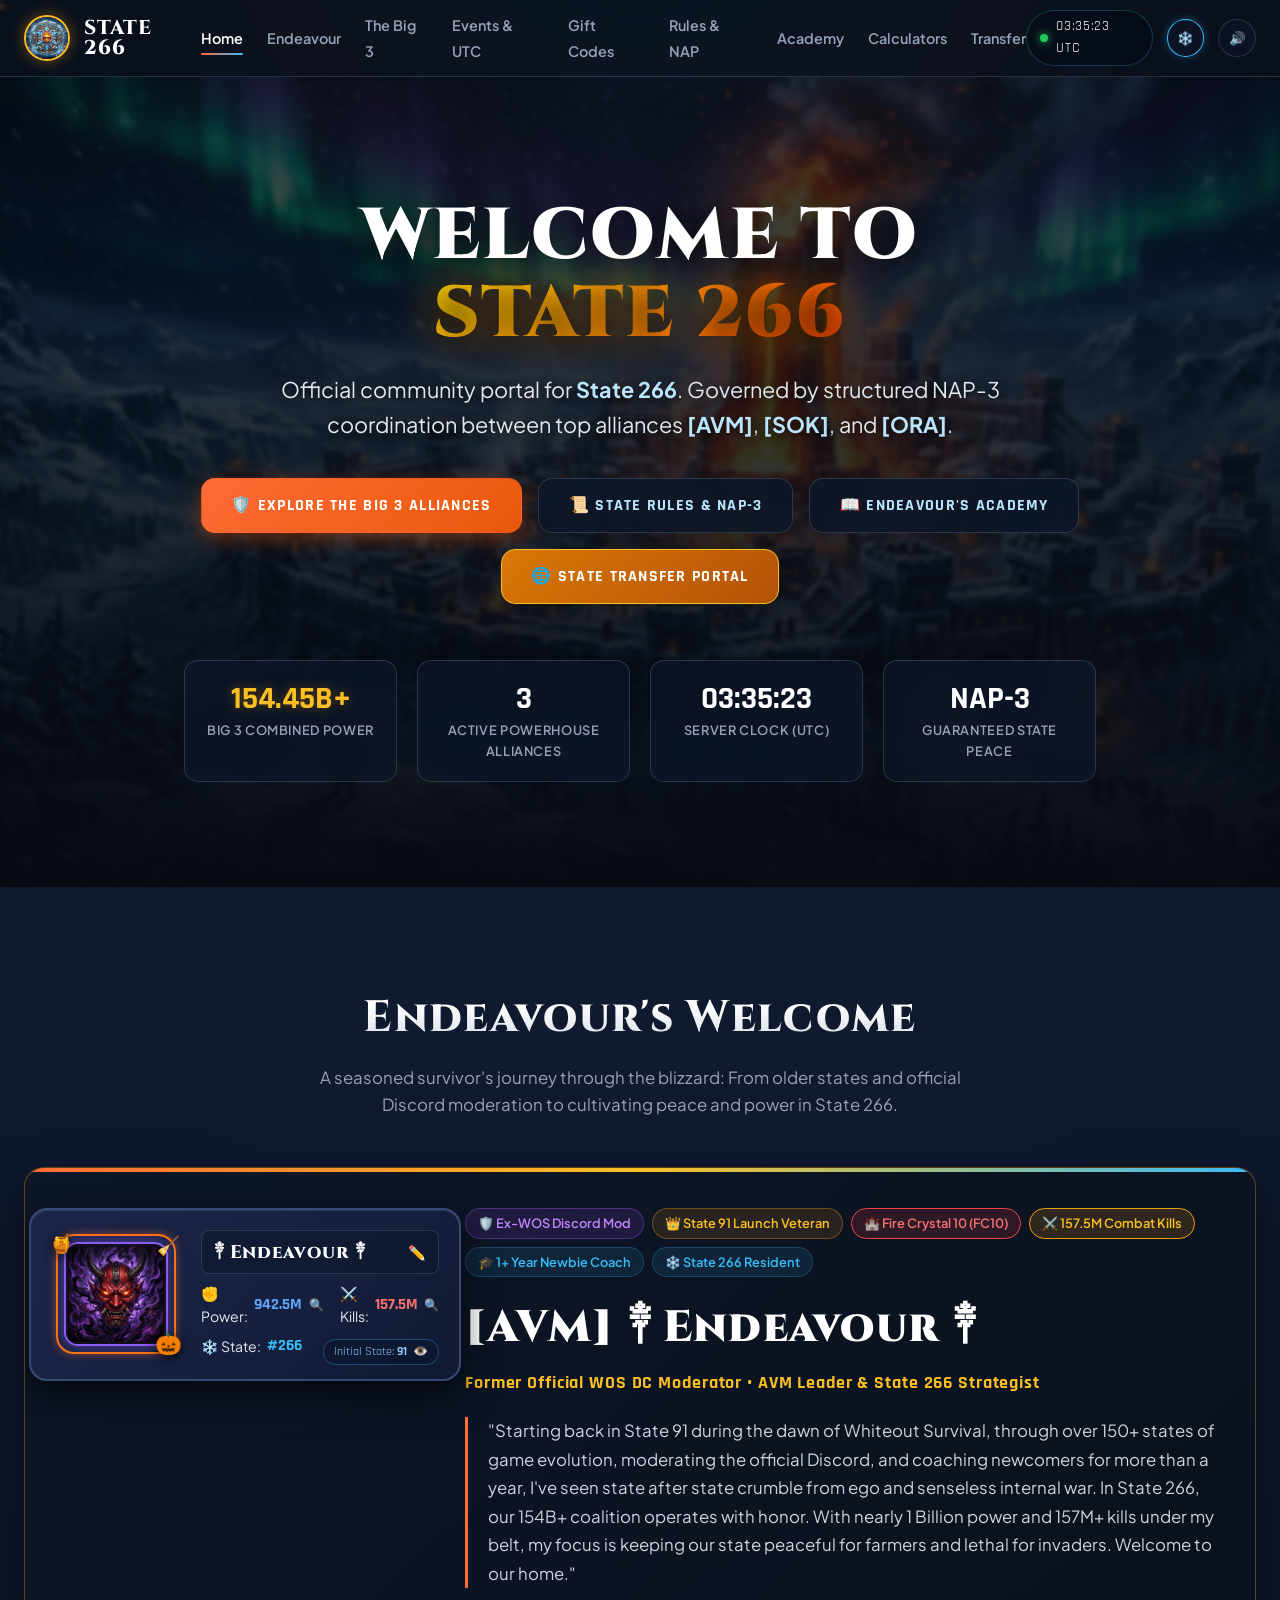
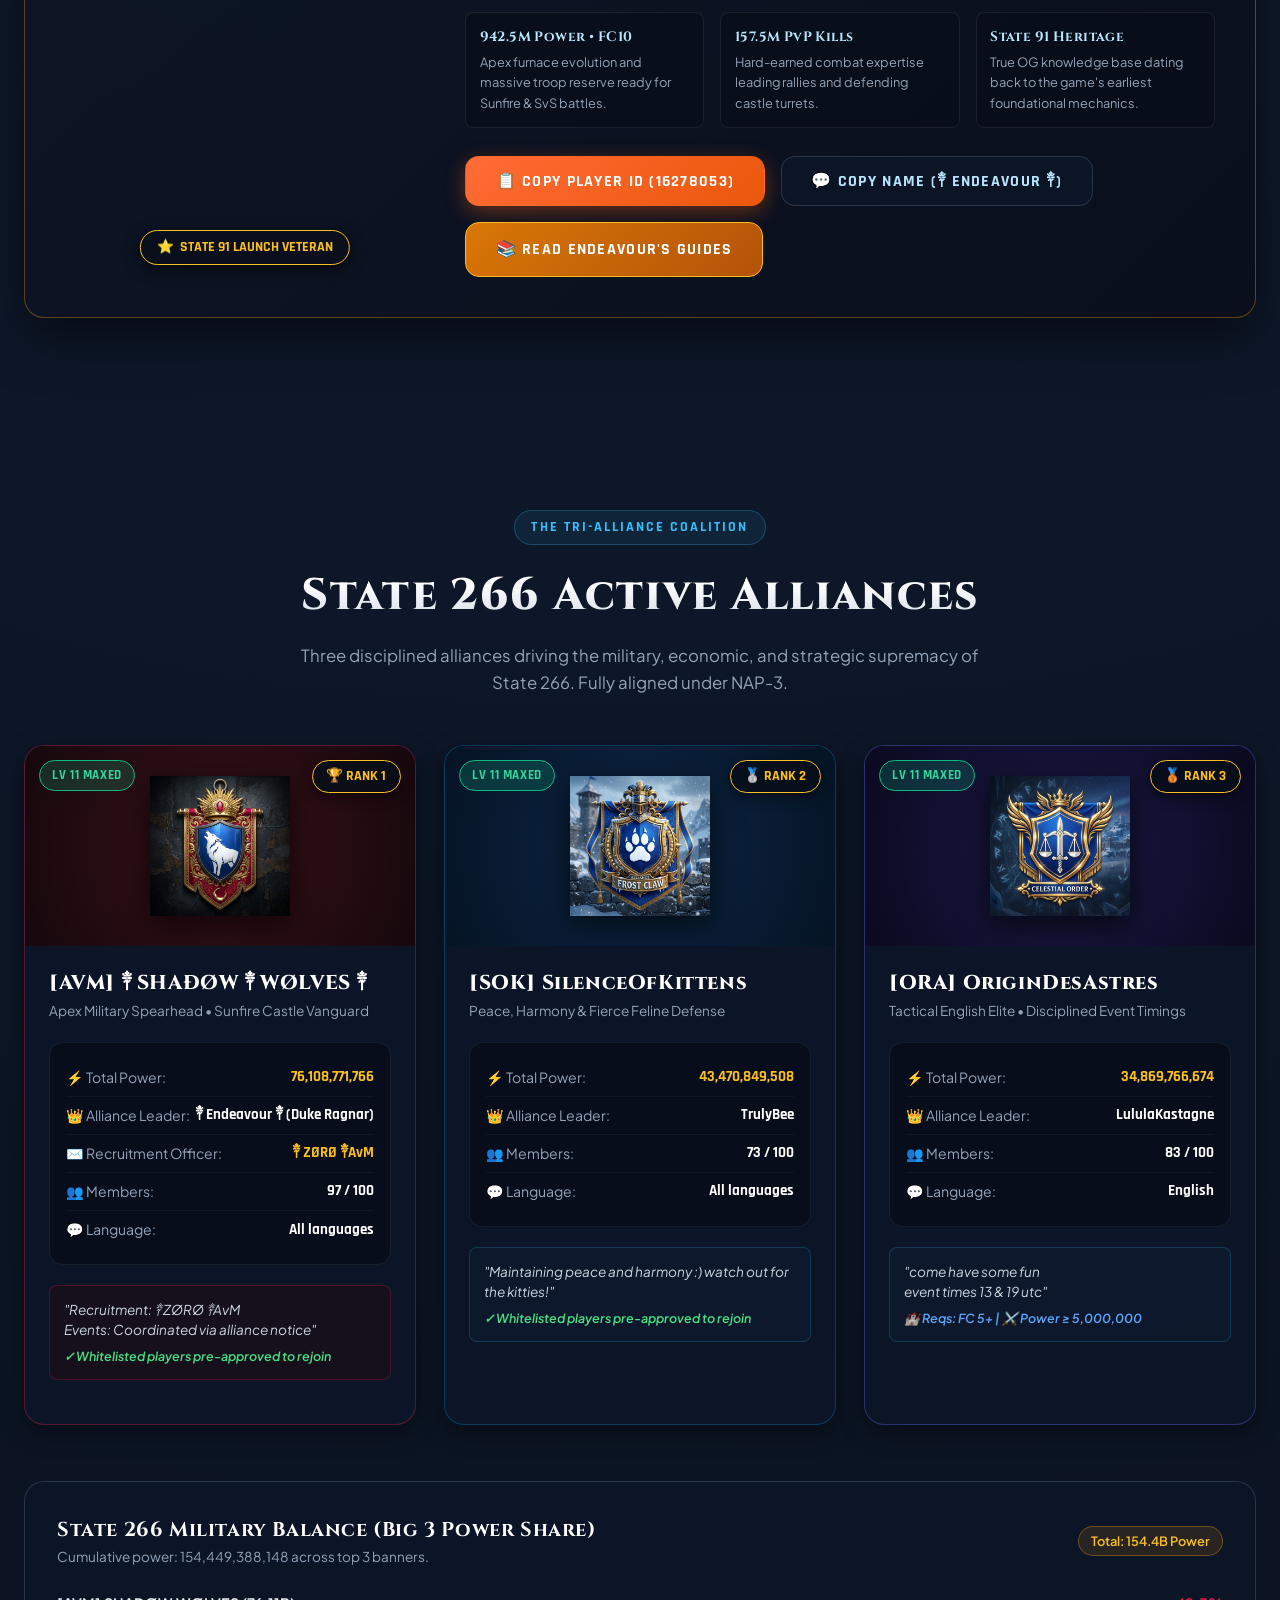
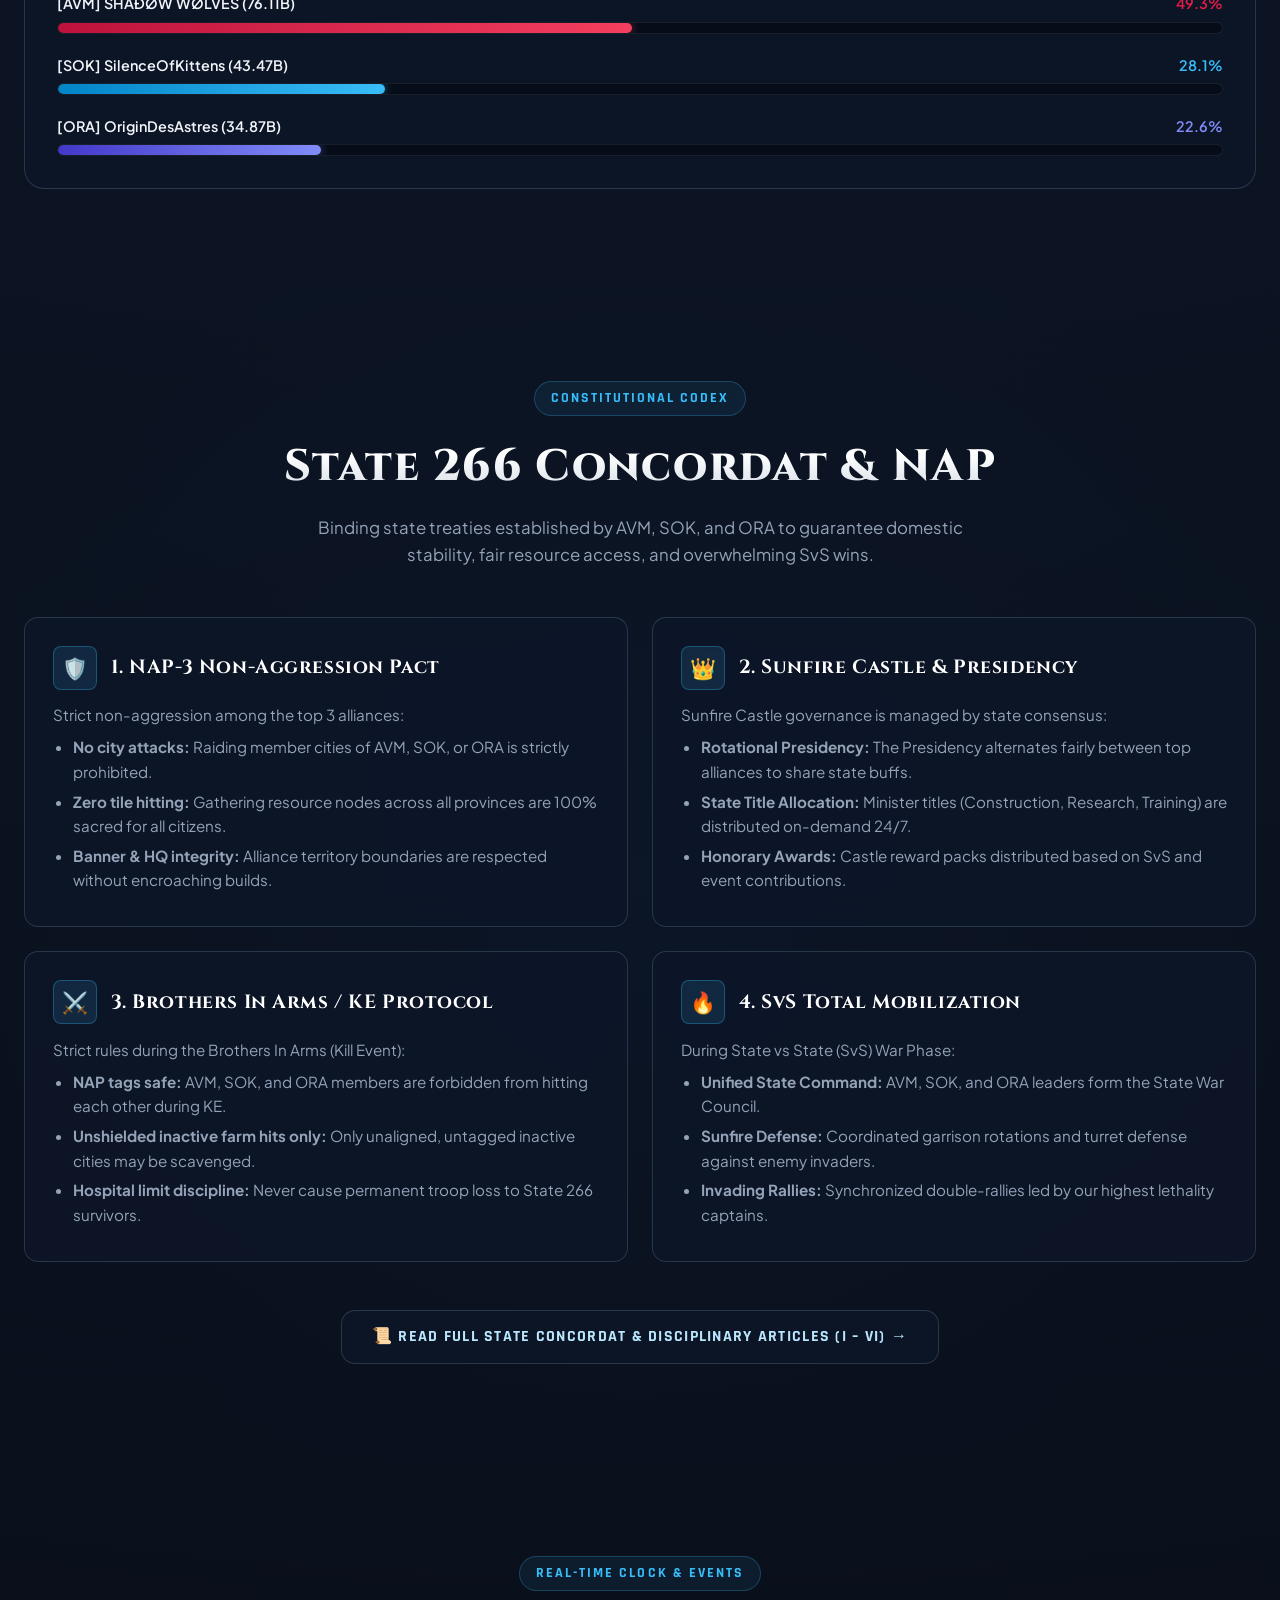
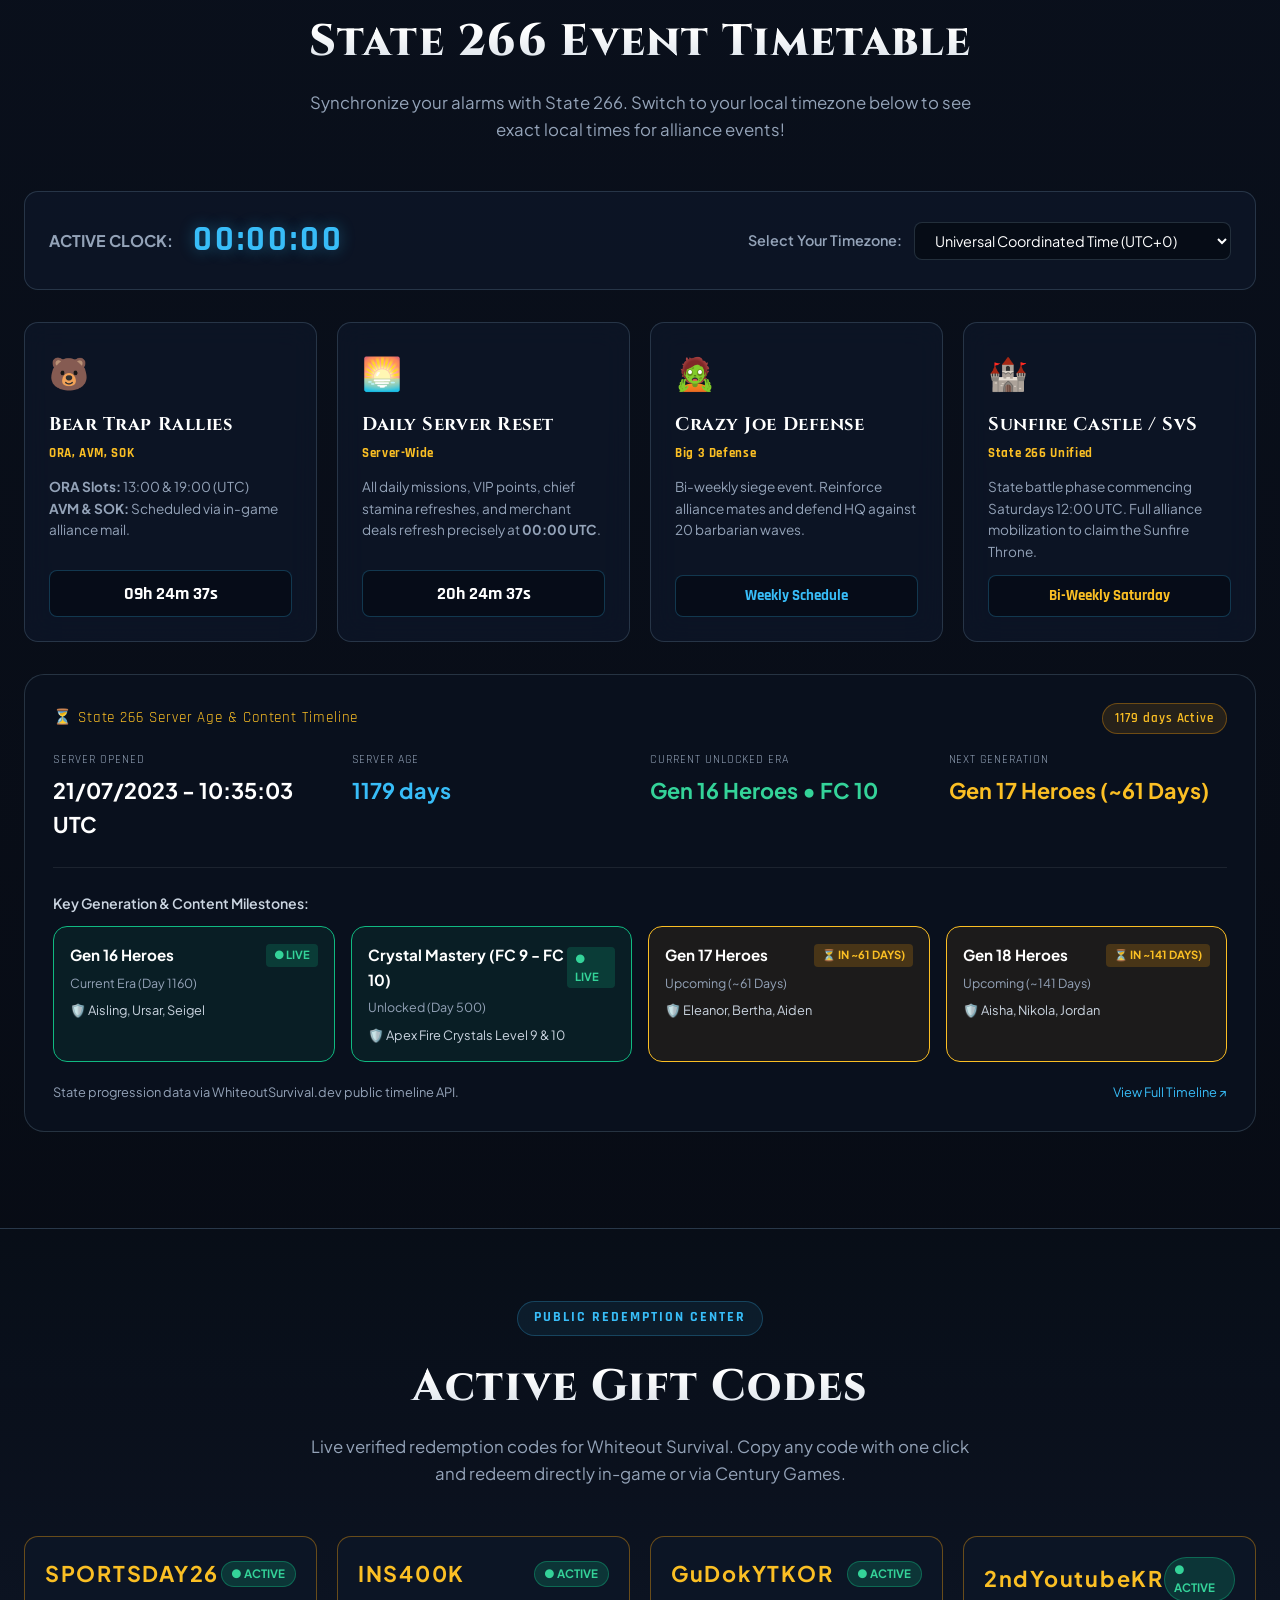
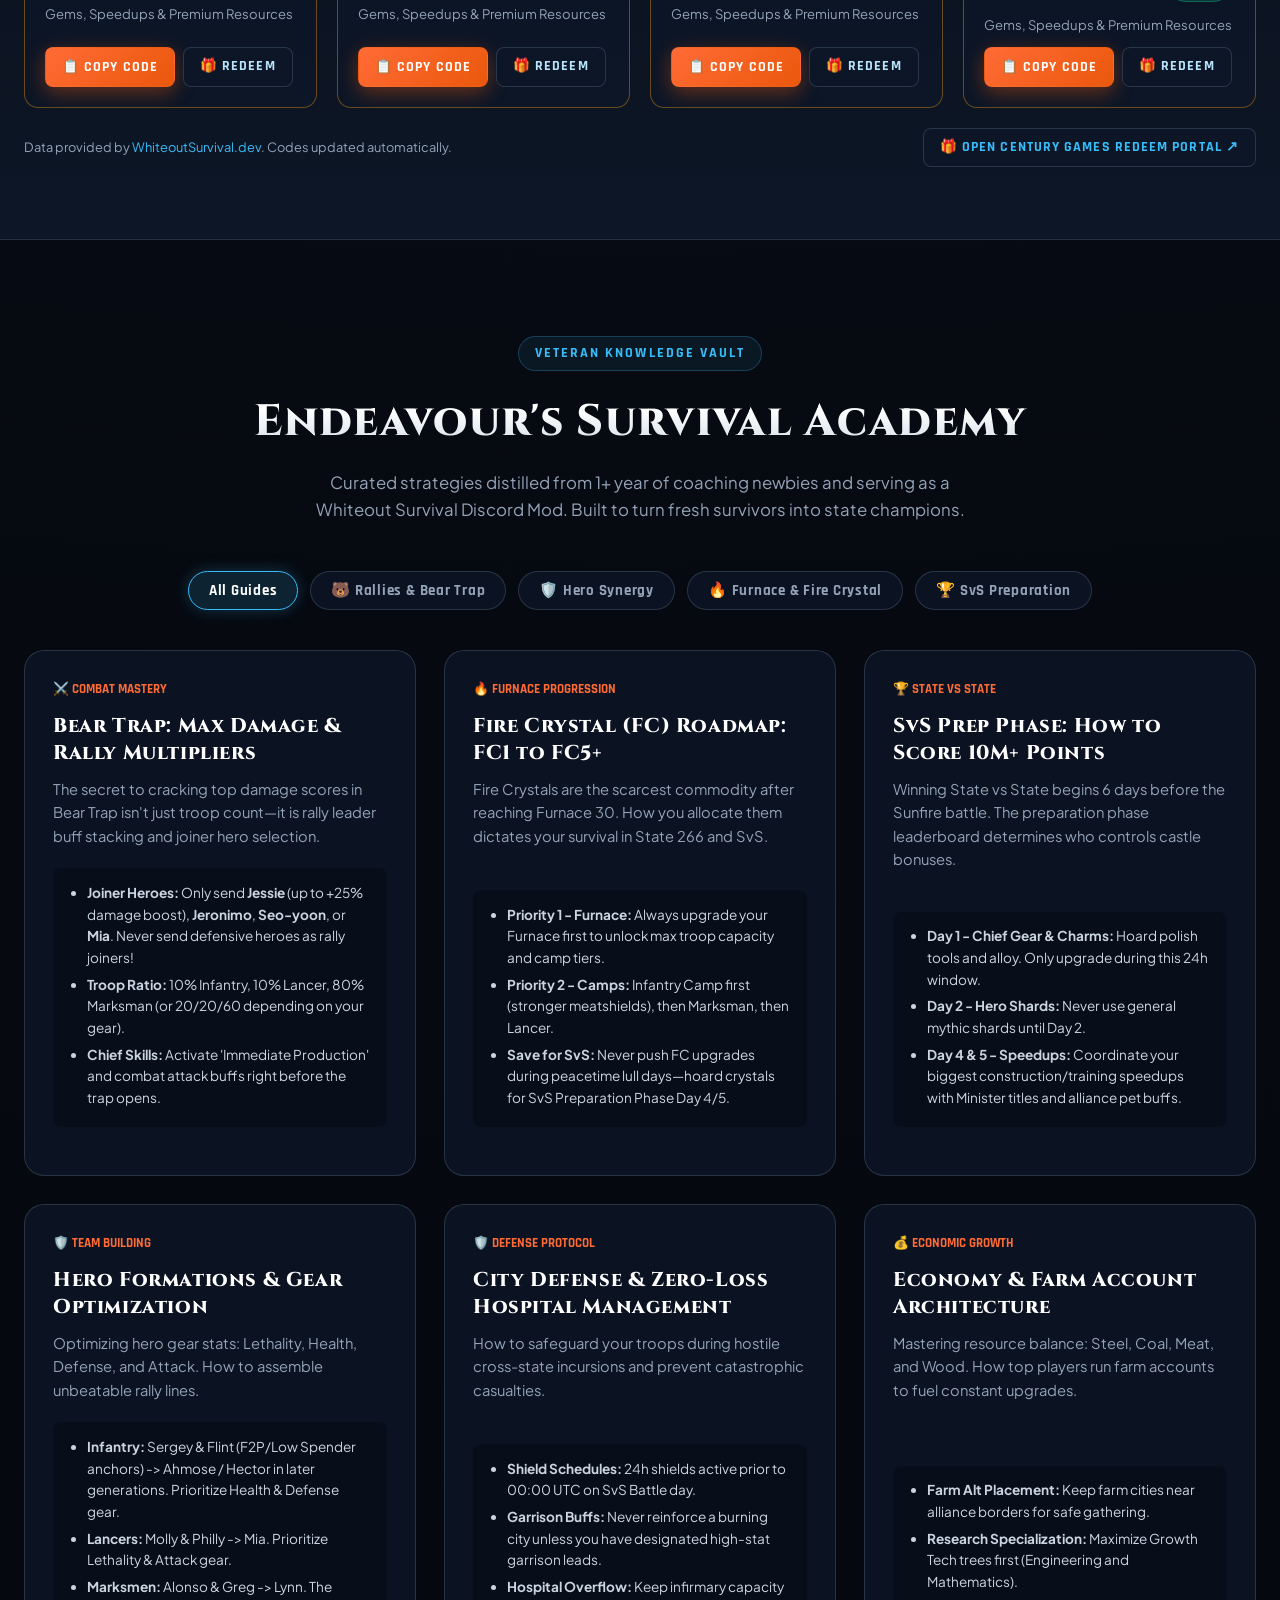
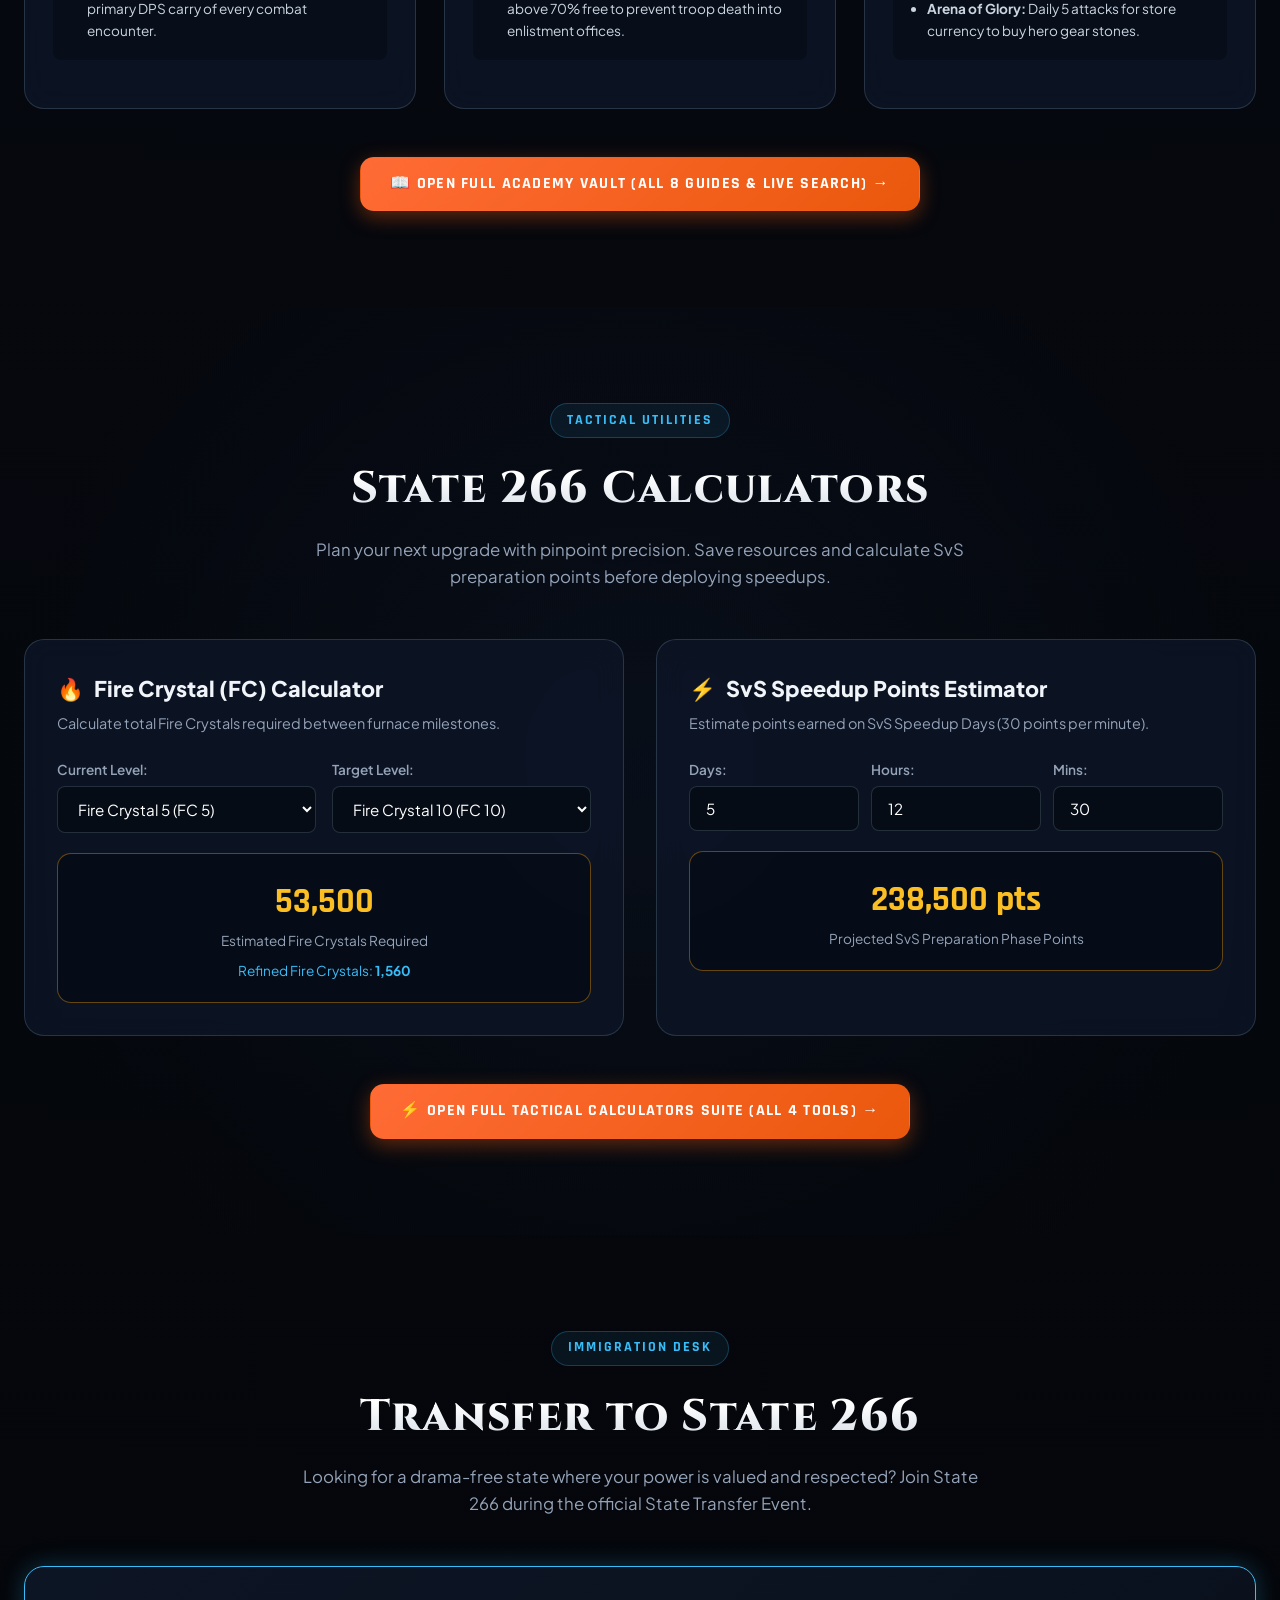
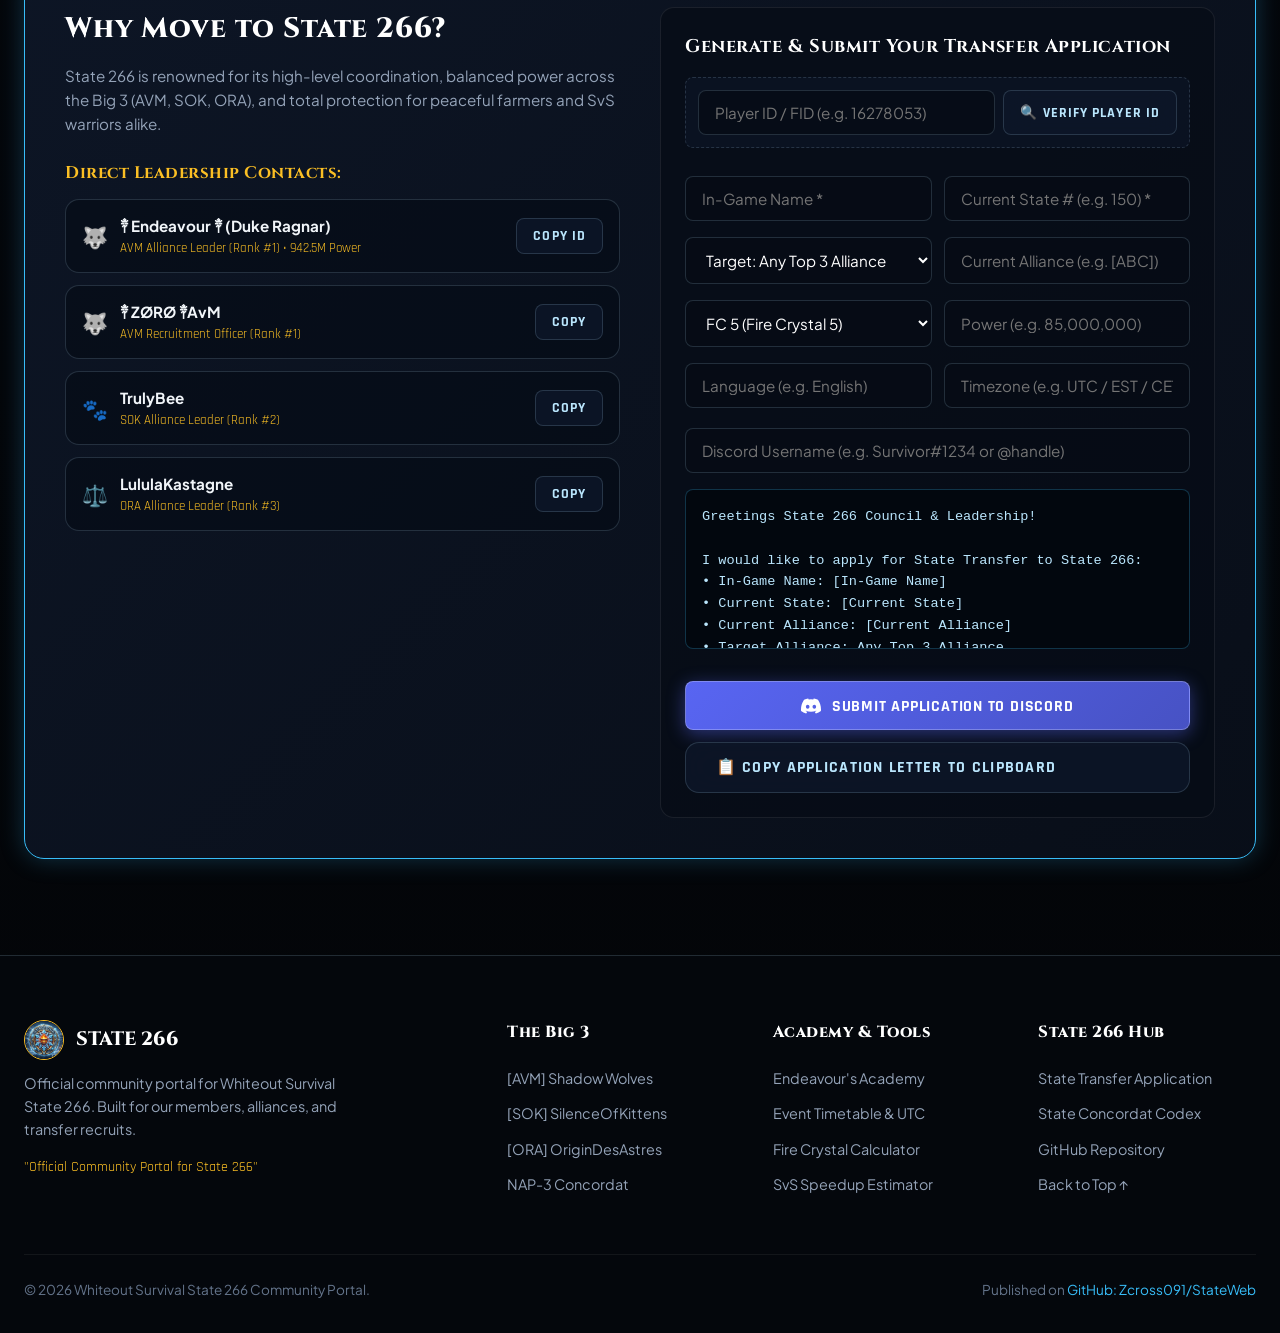
==== index.html @ a6c0ac6c "feat: establish Endeavour as AVM Alliance Leader (Duke Ragnar) across portal" ====
<!DOCTYPE html>
<html lang="en">
<head>
  <meta charset="UTF-8">
  <meta name="viewport" content="width=device-width, initial-scale=1.0">
  <title>Whiteout Survival | State 266 Official Portal</title>
  
  <!-- SEO & Social Meta Tags -->
  <meta name="description" content="Official community portal for Whiteout Survival State 266. Discover the Big 3 Alliances (AVM, SOK, ORA), NAP-3 state rules, live UTC event timetable, and state transfer applications.">
  <meta name="keywords" content="Whiteout Survival, State 266, AVM Shadow Wolves, SOK SilenceOfKittens, ORA OriginDesAstres, Sunfire Castle, Bear Trap, SvS Prep">
  <meta name="author" content="State 266 Council">
  <meta property="og:title" content="State 266 Official Portal | Whiteout Survival">
  <meta property="og:description" content="Official community portal for Whiteout Survival State 266. Alliances [AVM], [SOK], [ORA], NAP-3 rules, and transfer applications.">
  <meta property="og:image" content="assets/images/hero_state266.jpg">
  <meta property="og:type" content="website">

  <!-- Favicon -->
  <link rel="icon" type="image/jpeg" href="assets/images/state266_logo.jpg">

  <!-- Stylesheet -->
  <link rel="stylesheet" href="css/style.css">
</head>
<body>

  <!-- Fullscreen Particle Canvas (Snow & Furnace Embers) -->
  <canvas id="snow-canvas"></canvas>
  <div class="top-glow-arc"></div>

  <!-- NAVIGATION -->
  <header class="site-nav">
    <div class="container nav-container">
      <a href="#hero" class="brand-wrap" id="nav-brand">
        <img src="assets/images/state266_logo.jpg" alt="State 266 Crest" class="brand-logo" width="46" height="46">
        <div class="brand-text-block">
          <span class="brand-title">STATE 266</span>
        </div>
      </a>

      <nav>
        <ul class="nav-links" id="nav-links-menu">
          <li><a href="index.html" class="nav-link active">Home</a></li>
          <li><a href="#mentor" class="nav-link">Endeavour</a></li>
          <li><a href="#alliances" class="nav-link">The Big 3</a></li>
          <li><a href="#timetable" class="nav-link">Events & UTC</a></li>
          <li><a href="#gift-codes" class="nav-link">Gift Codes</a></li>
          <li><a href="rules.html" class="nav-link">Rules & NAP</a></li>
          <li><a href="academy.html" class="nav-link">Academy</a></li>
          <li><a href="calculators.html" class="nav-link">Calculators</a></li>
          <li><a href="transfer.html" class="nav-link">Transfer</a></li>
        </ul>
      </nav>

      <div class="nav-actions">
        <!-- Live UTC Clock -->
        <div class="utc-clock-badge" title="Live Whiteout Survival Server Time">
          <span class="utc-dot"></span>
          <span id="utc-clock-time">00:00:00 UTC</span>
        </div>

        <!-- Blizzard Weather FX Toggle -->
        <button class="btn-icon-control active" id="btn-toggle-snow" title="Toggle Snow Particles" aria-label="Toggle snow animation">
          ❄️
        </button>

        <!-- Ambient Glacial Audio Toggle -->
        <button class="btn-icon-control" id="btn-toggle-audio" title="Toggle Winter Ambience & Fire Crackle" aria-label="Toggle ambient soundscape">
          🔊
        </button>

        <!-- Mobile Menu Toggle -->
        <button class="mobile-menu-btn" id="mobile-menu-toggle" aria-label="Toggle mobile menu">
          <svg width="24" height="24" viewBox="0 0 24 24" fill="none" stroke="currentColor" stroke-width="2"><path d="M4 6h16M4 12h16M4 18h16"/></svg>
        </button>
      </div>
    </div>
  </header>

  <!-- MAIN CONTENT -->
  <main>
    <!-- HERO SECTION -->
    <section class="hero-section" id="hero" style="background-image: url('assets/images/hero_state266.jpg');">
      <div class="hero-overlay"></div>
      <div class="container hero-content">

        <h1 class="hero-title">
          WELCOME TO <br>
          <span class="state-number">STATE 266</span>
        </h1>

        <p class="hero-lead">
          Official community portal for <strong>State 266</strong>. Governed by structured NAP-3 coordination between top alliances <strong>[AVM]</strong>, <strong>[SOK]</strong>, and <strong>[ORA]</strong>.
        </p>

        <div class="hero-cta-group">
          <a href="#alliances" class="btn btn-primary">
            🛡️ Explore The Big 3 Alliances
          </a>
          <a href="rules.html" class="btn btn-secondary">
            📜 State Rules & NAP-3
          </a>
          <a href="academy.html" class="btn btn-secondary">
            📖 Endeavour's Academy
          </a>
          <a href="transfer.html" class="btn btn-gold">
            🌐 State Transfer Portal
          </a>
        </div>

        <!-- Real-Time Stats Ticker -->
        <div class="hero-stats-grid">
          <div class="stat-card">
            <div class="stat-val gold">154.45B+</div>
            <div class="stat-label">Big 3 Combined Power</div>
          </div>
          <div class="stat-card">
            <div class="stat-val">3</div>
            <div class="stat-label">Active Powerhouse Alliances</div>
          </div>
          <div class="stat-card">
            <div class="stat-val" id="hero-utc-clock">00:00:00</div>
            <div class="stat-label">Server Clock (<span id="current-tz-label">UTC</span>)</div>
          </div>
          <div class="stat-card">
            <div class="stat-val">NAP-3</div>
            <div class="stat-label">Guaranteed State Peace</div>
          </div>
        </div>
      </div>
    </section>

    <!-- ENDEAVOUR'S CHRONICLE & MENTOR WELCOME -->
    <section class="mentor-section" id="mentor">
      <div class="container">
        <div class="section-header">
          <h2 class="section-title">Endeavour's Welcome</h2>
          <p class="section-subtitle">
            A seasoned survivor's journey through the blizzard: From older states and official Discord moderation to cultivating peace and power in State 266.
          </p>
        </div>

        <div class="mentor-card">
          <div class="mentor-visual">
            <!-- Authentic In-Game Player Profile Card Replica -->
            <div class="profile-card-replica">
              <!-- Left: Avatar with Halloween Frame Decor -->
              <div class="replica-avatar-col">
                <div class="replica-frame-wrap">
                  <img src="assets/images/endeavour_oni.jpg" alt="༒ Endeavour ༒" class="replica-avatar-img">
                  <div class="replica-frame-decor">
                    <span class="decor-pot" title="Cauldron of Gold Coins">🍯</span>
                    <span class="decor-broom" title="Witch Broomstick">🧹</span>
                    <span class="decor-pumpkin" title="Glowing Jack-o'-lantern">🎃</span>
                  </div>
                </div>
              </div>

              <!-- Right: Player Stats -->
              <div class="replica-info-col">
                <div class="replica-name-bar">
                  <span class="replica-player-name">༒ Endeavour ༒</span>
                  <span style="color: #60a5fa; font-size: 0.9rem;">✏️</span>
                </div>

                <div class="replica-stats-grid">
                  <div class="replica-stat-item">
                    <span>✊ Power:</span>
                    <span class="replica-stat-val" style="color: #60a5fa;">942.5M</span>
                    <span style="font-size: 0.75rem; color: #94a3b8;">🔍</span>
                  </div>
                  <div class="replica-stat-item">
                    <span>⚔️ Kills:</span>
                    <span class="replica-stat-val" style="color: #f87171;">157.5M</span>
                    <span style="font-size: 0.75rem; color: #94a3b8;">🔍</span>
                  </div>
                  <div class="replica-stat-item">
                    <span>❄️ State:</span>
                    <span class="replica-stat-val" style="color: #38bdf8;">#266</span>
                  </div>
                </div>

                <!-- Initial State Pill -->
                <div class="replica-initial-state-pill" title="Original Launch Server">
                  <span>Initial State: <strong>91</strong></span>
                  <span>👁️</span>
                </div>
              </div>
            </div>

            <div class="mentor-badge-ribbon">
              <span>⭐</span>
              <span>STATE 91 LAUNCH VETERAN</span>
            </div>
          </div>

          <div class="mentor-details">
            <div class="mentor-credentials">
              <span class="tag-credential mod">🛡️ Ex-WOS Discord Mod</span>
              <span class="tag-credential veteran">👑 State 91 Launch Veteran</span>
              <span class="tag-credential" style="background: rgba(239, 68, 68, 0.15); border-color: #ef4444; color: #f87171;">🏰 Fire Crystal 10 (FC10)</span>
              <span class="tag-credential" style="background: rgba(245, 158, 11, 0.15); border-color: #f59e0b; color: #fbbf24;">⚔️ 157.5M Combat Kills</span>
              <span class="tag-credential">🎓 1+ Year Newbie Coach</span>
              <span class="tag-credential">❄️ State 266 Resident</span>
            </div>

            <h3 class="mentor-name">[AVM] ༒ Endeavour ༒</h3>
            <div class="mentor-role-title">Former Official WOS DC Moderator • AVM Leader & State 266 Strategist</div>

            <blockquote class="mentor-quote">
              "Starting back in State 91 during the dawn of Whiteout Survival, through over 150+ states of game evolution, moderating the official Discord, and coaching newcomers for more than a year, I've seen state after state crumble from ego and senseless internal war. In State 266, our 154B+ coalition operates with honor. With nearly 1 Billion power and 157M+ kills under my belt, my focus is keeping our state peaceful for farmers and lethal for invaders. Welcome to our home."
            </blockquote>

            <div class="mentor-highlights-grid">
              <div class="mentor-highlight-box">
                <h5>942.5M Power • FC10</h5>
                <p>Apex furnace evolution and massive troop reserve ready for Sunfire & SvS battles.</p>
              </div>
              <div class="mentor-highlight-box">
                <h5>157.5M PvP Kills</h5>
                <p>Hard-earned combat expertise leading rallies and defending castle turrets.</p>
              </div>
              <div class="mentor-highlight-box">
                <h5>State 91 Heritage</h5>
                <p>True OG knowledge base dating back to the game's earliest foundational mechanics.</p>
              </div>
            </div>

            <div style="display: flex; gap: 1rem; flex-wrap: wrap;">
              <button class="btn btn-primary" onclick="copyText('16278053', 'Copied Endeavour In-Game ID: 16278053!')">
                📋 Copy Player ID (16278053)
              </button>
              <button class="btn btn-secondary" onclick="copyText('༒ Endeavour ༒', 'Copied Endeavour in-game name!')">
                💬 Copy Name (༒ Endeavour ༒)
              </button>
              <a href="#academy" class="btn btn-gold">
                📚 Read Endeavour's Guides
              </a>
            </div>
          </div>
        </div>
      </div>
    </section>

    <!-- THE BIG 3 ALLIANCES SECTION -->
    <section class="alliances-section" id="alliances">
      <div class="container">
        <div class="section-header">
          <span class="section-eyebrow">The Tri-Alliance Coalition</span>
          <h2 class="section-title">State 266 Active Alliances</h2>
          <p class="section-subtitle">
            Three disciplined alliances driving the military, economic, and strategic supremacy of State 266. Fully aligned under NAP-3.
          </p>
        </div>

        <div class="alliance-cards-grid">
          <!-- CARD 1: AVM -->
          <article class="alliance-card avm" id="card-avm">
            <div class="card-crest-banner">
              <img src="assets/images/avm_crest.jpg" alt="AVM Shadow Wolves Crest" class="crest-banner-img">
              <div class="level-badge-overlay">LV 11 MAXED</div>
              <div class="rank-badge-overlay">🏆 RANK 1</div>
            </div>

            <div class="card-content">
              <h3 class="alliance-name-title">[AVM] ༒ SHAÐØW ༒ WØLVES ༒</h3>
              <div class="alliance-tagline">Apex Military Spearhead • Sunfire Castle Vanguard</div>

              <div class="ingame-stats-list">
                <div class="ingame-stat-row">
                  <span class="stat-label-with-icon">⚡ Total Power:</span>
                  <span class="stat-value-bold power">76,108,771,766</span>
                </div>
                <div class="ingame-stat-row">
                  <span class="stat-label-with-icon">👑 Alliance Leader:</span>
                  <span class="stat-value-bold">༒ Endeavour ༒ (Duke Ragnar)</span>
                </div>
                <div class="ingame-stat-row">
                  <span class="stat-label-with-icon">✉️ Recruitment Officer:</span>
                  <span class="stat-value-bold" style="color: #fbbf24;">༒ ZØRØ ༒AvM</span>
                </div>
                <div class="ingame-stat-row">
                  <span class="stat-label-with-icon">👥 Members:</span>
                  <span class="stat-value-bold">97 / 100</span>
                </div>
                <div class="ingame-stat-row">
                  <span class="stat-label-with-icon">💬 Language:</span>
                  <span class="stat-value-bold">All languages</span>
                </div>
              </div>

              <div class="ingame-notice-box">
                <div>"Recruitment: ༒ ZØRØ ༒AvM<br>Events: Coordinated via alliance notice"</div>
                <div class="whitelist-notice">✓ Whitelisted players pre-approved to rejoin</div>
              </div>


            </div>
          </article>

          <!-- CARD 2: SOK -->
          <article class="alliance-card sok" id="card-sok">
            <div class="card-crest-banner">
              <img src="assets/images/sok_crest.jpg" alt="SOK SilenceOfKittens Crest" class="crest-banner-img">
              <div class="level-badge-overlay">LV 11 MAXED</div>
              <div class="rank-badge-overlay">🥈 RANK 2</div>
            </div>

            <div class="card-content">
              <h3 class="alliance-name-title">[SOK] SilenceOfKittens</h3>
              <div class="alliance-tagline">Peace, Harmony & Fierce Feline Defense</div>

              <div class="ingame-stats-list">
                <div class="ingame-stat-row">
                  <span class="stat-label-with-icon">⚡ Total Power:</span>
                  <span class="stat-value-bold power">43,470,849,508</span>
                </div>
                <div class="ingame-stat-row">
                  <span class="stat-label-with-icon">👑 Alliance Leader:</span>
                  <span class="stat-value-bold">TrulyBee</span>
                </div>
                <div class="ingame-stat-row">
                  <span class="stat-label-with-icon">👥 Members:</span>
                  <span class="stat-value-bold">73 / 100</span>
                </div>
                <div class="ingame-stat-row">
                  <span class="stat-label-with-icon">💬 Language:</span>
                  <span class="stat-value-bold">All languages</span>
                </div>
              </div>

              <div class="ingame-notice-box">
                <div>"Maintaining peace and harmony :) watch out for the kitties!"</div>
                <div class="whitelist-notice">✓ Whitelisted players pre-approved to rejoin</div>
              </div>


            </div>
          </article>

          <!-- CARD 3: ORA -->
          <article class="alliance-card ora" id="card-ora">
            <div class="card-crest-banner">
              <img src="assets/images/ora_crest.jpg" alt="ORA OriginDesAstres Crest" class="crest-banner-img">
              <div class="level-badge-overlay">LV 11 MAXED</div>
              <div class="rank-badge-overlay">🥉 RANK 3</div>
            </div>

            <div class="card-content">
              <h3 class="alliance-name-title">[ORA] OriginDesAstres</h3>
              <div class="alliance-tagline">Tactical English Elite • Disciplined Event Timings</div>

              <div class="ingame-stats-list">
                <div class="ingame-stat-row">
                  <span class="stat-label-with-icon">⚡ Total Power:</span>
                  <span class="stat-value-bold power">34,869,766,674</span>
                </div>
                <div class="ingame-stat-row">
                  <span class="stat-label-with-icon">👑 Alliance Leader:</span>
                  <span class="stat-value-bold">LululaKastagne</span>
                </div>
                <div class="ingame-stat-row">
                  <span class="stat-label-with-icon">👥 Members:</span>
                  <span class="stat-value-bold">83 / 100</span>
                </div>
                <div class="ingame-stat-row">
                  <span class="stat-label-with-icon">💬 Language:</span>
                  <span class="stat-value-bold">English</span>
                </div>
              </div>

              <div class="ingame-notice-box">
                <div>"come have some fun<br>event times 13 & 19 utc"</div>
                <div style="color: #60a5fa; font-size: 0.78rem; font-weight: 600; margin-top: 0.4rem;">
                  🏰 Reqs: FC 5+ | ⚔️ Power ≥ 5,000,000
                </div>
              </div>


            </div>
          </article>
        </div>

        <!-- Power Distribution Comparison Matrix -->
        <div class="matrix-container">
          <div class="matrix-header">
            <div>
              <h4 style="font-size: 1.25rem;">State 266 Military Balance (Big 3 Power Share)</h4>
              <p style="color: var(--text-muted); font-size: 0.85rem;">Cumulative power: 154,449,388,148 across top 3 banners.</p>
            </div>
            <span class="tag-credential veteran">Total: 154.4B Power</span>
          </div>

          <div class="matrix-bar-item">
            <div class="matrix-bar-info">
              <span>[AVM] SHAÐØW WØLVES (76.11B)</span>
              <span style="color: var(--avm-crimson);">49.3%</span>
            </div>
            <div class="progress-track">
              <div class="progress-fill avm-bar" style="width: 49.3%;"></div>
            </div>
          </div>

          <div class="matrix-bar-item">
            <div class="matrix-bar-info">
              <span>[SOK] SilenceOfKittens (43.47B)</span>
              <span style="color: var(--frost-cyan);">28.1%</span>
            </div>
            <div class="progress-track">
              <div class="progress-fill sok-bar" style="width: 28.1%;"></div>
            </div>
          </div>

          <div class="matrix-bar-item">
            <div class="matrix-bar-info">
              <span>[ORA] OriginDesAstres (34.87B)</span>
              <span style="color: var(--ora-celestial);">22.6%</span>
            </div>
            <div class="progress-track">
              <div class="progress-fill ora-bar" style="width: 22.6%;"></div>
            </div>
          </div>
        </div>
      </div>
    </section>

    <!-- STATE CONCORDAT & NAP RULES -->
    <section class="concordat-section" id="concordat">
      <div class="container">
        <div class="section-header">
          <span class="section-eyebrow">Constitutional Codex</span>
          <h2 class="section-title">State 266 Concordat & NAP</h2>
          <p class="section-subtitle">
            Binding state treaties established by AVM, SOK, and ORA to guarantee domestic stability, fair resource access, and overwhelming SvS wins.
          </p>
        </div>

        <div class="rules-grid">
          <div class="rule-box">
            <div class="rule-header">
              <div class="rule-icon-pill">🛡️</div>
              <h3 class="rule-title">1. NAP-3 Non-Aggression Pact</h3>
            </div>
            <div class="rule-body">
              <p>Strict non-aggression among the top 3 alliances:</p>
              <ul>
                <li><strong>No city attacks:</strong> Raiding member cities of AVM, SOK, or ORA is strictly prohibited.</li>
                <li><strong>Zero tile hitting:</strong> Gathering resource nodes across all provinces are 100% sacred for all citizens.</li>
                <li><strong>Banner & HQ integrity:</strong> Alliance territory boundaries are respected without encroaching builds.</li>
              </ul>
            </div>
          </div>

          <div class="rule-box">
            <div class="rule-header">
              <div class="rule-icon-pill">👑</div>
              <h3 class="rule-title">2. Sunfire Castle & Presidency</h3>
            </div>
            <div class="rule-body">
              <p>Sunfire Castle governance is managed by state consensus:</p>
              <ul>
                <li><strong>Rotational Presidency:</strong> The Presidency alternates fairly between top alliances to share state buffs.</li>
                <li><strong>State Title Allocation:</strong> Minister titles (Construction, Research, Training) are distributed on-demand 24/7.</li>
                <li><strong>Honorary Awards:</strong> Castle reward packs distributed based on SvS and event contributions.</li>
              </ul>
            </div>
          </div>

          <div class="rule-box">
            <div class="rule-header">
              <div class="rule-icon-pill">⚔️</div>
              <h3 class="rule-title">3. Brothers In Arms / KE Protocol</h3>
            </div>
            <div class="rule-body">
              <p>Strict rules during the Brothers In Arms (Kill Event):</p>
              <ul>
                <li><strong>NAP tags safe:</strong> AVM, SOK, and ORA members are forbidden from hitting each other during KE.</li>
                <li><strong>Unshielded inactive farm hits only:</strong> Only unaligned, untagged inactive cities may be scavenged.</li>
                <li><strong>Hospital limit discipline:</strong> Never cause permanent troop loss to State 266 survivors.</li>
              </ul>
            </div>
          </div>

          <div class="rule-box">
            <div class="rule-header">
              <div class="rule-icon-pill">🔥</div>
              <h3 class="rule-title">4. SvS Total Mobilization</h3>
            </div>
            <div class="rule-body">
              <p>During State vs State (SvS) War Phase:</p>
              <ul>
                <li><strong>Unified State Command:</strong> AVM, SOK, and ORA leaders form the State War Council.</li>
                <li><strong>Sunfire Defense:</strong> Coordinated garrison rotations and turret defense against enemy invaders.</li>
                <li><strong>Invading Rallies:</strong> Synchronized double-rallies led by our highest lethality captains.</li>
              </ul>
            </div>
          </div>
        </div>

        <!-- Link to Dedicated Rules Page -->
        <div style="text-align: center; margin-bottom: 0;">
          <a href="rules.html" class="btn btn-secondary">
            📜 Read Full State Concordat & Disciplinary Articles (I – VI) →
          </a>
        </div>
      </div>
    </section>

    <!-- EVENT TIMETABLE & UTC SCHEDULER -->
    <section class="timetable-section" id="timetable">
      <div class="container">
        <div class="section-header">
          <span class="section-eyebrow">Real-Time Clock & Events</span>
          <h2 class="section-title">State 266 Event Timetable</h2>
          <p class="section-subtitle">
            Synchronize your alarms with State 266. Switch to your local timezone below to see exact local times for alliance events!
          </p>
        </div>

        <div class="timezone-toolbar">
          <div class="active-time-display">
            <span style="font-weight: 700; color: var(--text-muted);">ACTIVE CLOCK:</span>
            <span class="time-clock-hero" id="active-converted-time">00:00:00</span>
          </div>

          <div class="tz-selector-wrap">
            <label for="timezone-select">Select Your Timezone:</label>
            <select id="timezone-select" class="tz-select">
              <option value="UTC" selected>Universal Coordinated Time (UTC+0)</option>
              <option value="EST">US Eastern (EST / UTC-5)</option>
              <option value="EDT">US Eastern Daylight (EDT / UTC-4)</option>
              <option value="CST">US Central (CST / UTC-6)</option>
              <option value="PST">US Pacific (PST / UTC-8)</option>
              <option value="PDT">US Pacific Daylight (PDT / UTC-7)</option>
              <option value="GMT">UK / London (GMT / UTC+0)</option>
              <option value="BST">UK Summer (BST / UTC+1)</option>
              <option value="CET">Central Europe (CET / UTC+1)</option>
              <option value="CEST">Central Europe Summer (CEST / UTC+2)</option>
              <option value="IST">India Standard Time (IST / UTC+5:30)</option>
              <option value="CST_ASIA">Singapore / China / Perth (UTC+8)</option>
              <option value="JST">Japan / Korea (JST / UTC+9)</option>
              <option value="AEST">Australia Eastern (AEST / UTC+10)</option>
            </select>
          </div>
        </div>

        <div class="events-cards-grid">
          <!-- Event 1: Bear Trap -->
          <div class="event-box">
            <div class="event-icon-badge">🐻</div>
            <h3 class="event-title">Bear Trap Rallies</h3>
            <div class="event-alliances-tag">ORA, AVM, SOK</div>
            <p class="event-schedule-desc">
              <strong>ORA Slots:</strong> <span id="ora-event-slot-label">13:00 & 19:00 (UTC)</span><br>
              <strong>AVM & SOK:</strong> Scheduled via in-game alliance mail.
            </p>
            <div class="event-countdown-pill" id="bt-countdown-val">
              Calculating...
            </div>
          </div>

          <!-- Event 2: Daily Reset -->
          <div class="event-box">
            <div class="event-icon-badge">🌅</div>
            <h3 class="event-title">Daily Server Reset</h3>
            <div class="event-alliances-tag">Server-Wide</div>
            <p class="event-schedule-desc">
              All daily missions, VIP points, chief stamina refreshes, and merchant deals refresh precisely at <strong>00:00 UTC</strong>.
            </p>
            <div class="event-countdown-pill" id="reset-countdown-val">
              Calculating...
            </div>
          </div>

          <!-- Event 3: Crazy Joe -->
          <div class="event-box">
            <div class="event-icon-badge">🧟</div>
            <h3 class="event-title">Crazy Joe Defense</h3>
            <div class="event-alliances-tag">Big 3 Defense</div>
            <p class="event-schedule-desc">
              Bi-weekly siege event. Reinforce alliance mates and defend HQ against 20 barbarian waves.
            </p>
            <div class="event-countdown-pill" style="font-size: 0.95rem; color: var(--frost-cyan);">
              Weekly Schedule
            </div>
          </div>

          <!-- Event 4: Sunfire / SvS -->
          <div class="event-box">
            <div class="event-icon-badge">🏰</div>
            <h3 class="event-title">Sunfire Castle / SvS</h3>
            <div class="event-alliances-tag">State 266 Unified</div>
            <p class="event-schedule-desc">
              State battle phase commencing Saturdays 12:00 UTC. Full alliance mobilization to claim the Sunfire Throne.
            </p>
            <div class="event-countdown-pill" style="font-size: 0.95rem; color: var(--gold-bright);">
              Bi-Weekly Saturday
            </div>
          </div>
        </div>

        <!-- STATE 266 SERVER TIMELINE & GENERATION TRACKER (API INTEGRATED) -->
        <div class="server-timeline-card" id="server-timeline-card">
          <div class="timeline-events-heading">
            <span>⏳ State 266 Server Age & Content Timeline</span>
            <span class="tag-credential veteran" id="state-age-badge">1,178+ Days Active</span>
          </div>

          <div class="timeline-stats-row">
            <div class="timeline-stat-box">
              <span class="timeline-stat-label">Server Opened</span>
              <span class="timeline-stat-value" id="timeline-started-at">July 21, 2023 (10:35 UTC)</span>
            </div>
            <div class="timeline-stat-box">
              <span class="timeline-stat-label">Server Age</span>
              <span class="timeline-stat-value highlight" id="timeline-active-for">1,178 Days</span>
            </div>
            <div class="timeline-stat-box">
              <span class="timeline-stat-label">Current Unlocked Era</span>
              <span class="timeline-stat-value" style="color: #34d399;" id="timeline-active-gen">Gen 16 Heroes • FC 10</span>
            </div>
            <div class="timeline-stat-box">
              <span class="timeline-stat-label">Next Generation</span>
              <span class="timeline-stat-value" style="color: #fbbf24;" id="timeline-next-milestone">Gen 17 (~62 Days)</span>
            </div>
          </div>

          <div class="timeline-events-container">
            <div style="font-size: 0.88rem; color: #cbd5e1; margin-bottom: 0.75rem; font-weight: 600;">
              Key Generation & Content Milestones:
            </div>
            <div class="timeline-milestones-grid" id="timeline-milestones-grid">
              <!-- Dynamically populated or loaded via data/state-age.json -->
            </div>
          </div>
          <div class="api-attribution">
            <span>State progression data via WhiteoutSurvival.dev public timeline API.</span>
            <a href="https://whiteoutsurvival.dev/state-age" target="_blank" rel="noopener">View Full Timeline ↗</a>
          </div>
        </div>
      </div>
    </section>

    <!-- LIVE GIFT CODES SECTION (API INTEGRATED) -->
    <section class="gift-codes-section" id="gift-codes">
      <div class="container">
        <div class="section-header">
          <span class="section-eyebrow">Public Redemption Center</span>
          <h2 class="section-title">Active Gift Codes</h2>
          <p class="section-subtitle">
            Live verified redemption codes for Whiteout Survival. Copy any code with one click and redeem directly in-game or via Century Games.
          </p>
        </div>

        <div class="gift-codes-grid" id="gift-codes-container">
          <!-- Dynamically populated from API / data cache -->
        </div>

        <div class="api-attribution">
          <span>Data provided by <a href="https://whiteoutsurvival.dev" target="_blank" rel="noopener">WhiteoutSurvival.dev</a>. Codes updated automatically.</span>
          <a href="https://wos-giftcode.centurygame.com/" target="_blank" rel="noopener" class="btn btn-sm btn-secondary">
            🎁 Open Century Games Redeem Portal ↗
          </a>
        </div>
      </div>
    </section>

    <!-- ENDEAVOUR'S SURVIVAL ACADEMY -->
    <section class="academy-section" id="academy">
      <div class="container">
        <div class="section-header">
          <span class="section-eyebrow">Veteran Knowledge Vault</span>
          <h2 class="section-title">Endeavour's Survival Academy</h2>
          <p class="section-subtitle">
            Curated strategies distilled from 1+ year of coaching newbies and serving as a Whiteout Survival Discord Mod. Built to turn fresh survivors into state champions.
          </p>
        </div>

        <div class="academy-filter-bar">
          <button class="filter-btn active" data-filter="all">All Guides</button>
          <button class="filter-btn" data-filter="combat">🐻 Rallies & Bear Trap</button>
          <button class="filter-btn" data-filter="heroes">🛡️ Hero Synergy</button>
          <button class="filter-btn" data-filter="furnace">🔥 Furnace & Fire Crystal</button>
          <button class="filter-btn" data-filter="svs">🏆 SvS Preparation</button>
        </div>

        <div class="guides-grid">
          <!-- Guide 1: Bear Trap -->
          <article class="guide-card" data-category="combat">
            <span class="guide-category-tag">⚔️ Combat Mastery</span>
            <h3 class="guide-title">Bear Trap: Max Damage & Rally Multipliers</h3>
            <p class="guide-excerpt">
              The secret to cracking top damage scores in Bear Trap isn't just troop count—it is rally leader buff stacking and joiner hero selection.
            </p>
            <div class="guide-key-points">
              <ul>
                <li><strong>Joiner Heroes:</strong> Only send <strong>Jessie</strong> (up to +25% damage boost), <strong>Jeronimo</strong>, <strong>Seo-yoon</strong>, or <strong>Mia</strong>. Never send defensive heroes as rally joiners!</li>
                <li><strong>Troop Ratio:</strong> 10% Infantry, 10% Lancer, 80% Marksman (or 20/20/60 depending on your gear).</li>
                <li><strong>Chief Skills:</strong> Activate 'Immediate Production' and combat attack buffs right before the trap opens.</li>
              </ul>
            </div>
          </article>

          <!-- Guide 2: Fire Crystal Prioritization -->
          <article class="guide-card" data-category="furnace">
            <span class="guide-category-tag">🔥 Furnace Progression</span>
            <h3 class="guide-title">Fire Crystal (FC) Roadmap: FC1 to FC5+</h3>
            <p class="guide-excerpt">
              Fire Crystals are the scarcest commodity after reaching Furnace 30. How you allocate them dictates your survival in State 266 and SvS.
            </p>
            <div class="guide-key-points">
              <ul>
                <li><strong>Priority 1 - Furnace:</strong> Always upgrade your Furnace first to unlock max troop capacity and camp tiers.</li>
                <li><strong>Priority 2 - Camps:</strong> Infantry Camp first (stronger meatshields), then Marksman, then Lancer.</li>
                <li><strong>Save for SvS:</strong> Never push FC upgrades during peacetime lull days—hoard crystals for SvS Preparation Phase Day 4/5.</li>
              </ul>
            </div>
          </article>

          <!-- Guide 3: SvS Prep Hoarding -->
          <article class="guide-card" data-category="svs">
            <span class="guide-category-tag">🏆 State vs State</span>
            <h3 class="guide-title">SvS Prep Phase: How to Score 10M+ Points</h3>
            <p class="guide-excerpt">
              Winning State vs State begins 6 days before the Sunfire battle. The preparation phase leaderboard determines who controls castle bonuses.
            </p>
            <div class="guide-key-points">
              <ul>
                <li><strong>Day 1 - Chief Gear & Charms:</strong> Hoard polish tools and alloy. Only upgrade during this 24h window.</li>
                <li><strong>Day 2 - Hero Shards:</strong> Never use general mythic shards until Day 2.</li>
                <li><strong>Day 4 & 5 - Speedups:</strong> Coordinate your biggest construction/training speedups with Minister titles and alliance pet buffs.</li>
              </ul>
            </div>
          </article>

          <!-- Guide 4: Hero Formations -->
          <article class="guide-card" data-category="heroes">
            <span class="guide-category-tag">🛡️ Team Building</span>
            <h3 class="guide-title">Hero Formations & Gear Optimization</h3>
            <p class="guide-excerpt">
              Optimizing hero gear stats: Lethality, Health, Defense, and Attack. How to assemble unbeatable rally lines.
            </p>
            <div class="guide-key-points">
              <ul>
                <li><strong>Infantry:</strong> Sergey & Flint (F2P/Low Spender anchors) -> Ahmose / Hector in later generations. Prioritize Health & Defense gear.</li>
                <li><strong>Lancers:</strong> Molly & Philly -> Mia. Prioritize Lethality & Attack gear.</li>
                <li><strong>Marksmen:</strong> Alonso & Greg -> Lynn. The primary DPS carry of every combat encounter.</li>
              </ul>
            </div>
          </article>

          <!-- Guide 5: Shield Discipline -->
          <article class="guide-card" data-category="svs">
            <span class="guide-category-tag">🛡️ Defense Protocol</span>
            <h3 class="guide-title">City Defense & Zero-Loss Hospital Management</h3>
            <p class="guide-excerpt">
              How to safeguard your troops during hostile cross-state incursions and prevent catastrophic casualties.
            </p>
            <div class="guide-key-points">
              <ul>
                <li><strong>Shield Schedules:</strong> 24h shields active prior to 00:00 UTC on SvS Battle day.</li>
                <li><strong>Garrison Buffs:</strong> Never reinforce a burning city unless you have designated high-stat garrison leads.</li>
                <li><strong>Hospital Overflow:</strong> Keep infirmary capacity above 70% free to prevent troop death into enlistment offices.</li>
              </ul>
            </div>
          </article>

          <!-- Guide 6: F2P & Low Spender Economy -->
          <article class="guide-card" data-category="furnace">
            <span class="guide-category-tag">💰 Economic Growth</span>
            <h3 class="guide-title">Economy & Farm Account Architecture</h3>
            <p class="guide-excerpt">
              Mastering resource balance: Steel, Coal, Meat, and Wood. How top players run farm accounts to fuel constant upgrades.
            </p>
            <div class="guide-key-points">
              <ul>
                <li><strong>Farm Alt Placement:</strong> Keep farm cities near alliance borders for safe gathering.</li>
                <li><strong>Research Specialization:</strong> Maximize Growth Tech trees first (Engineering and Mathematics).</li>
                <li><strong>Arena of Glory:</strong> Daily 5 attacks for store currency to buy hero gear stones.</li>
              </ul>
            </div>
          </article>
        </div>

        <!-- Link to Dedicated Academy Page -->
        <div style="text-align: center; margin-top: 3rem;">
          <a href="academy.html" class="btn btn-primary">
            📖 Open Full Academy Vault (All 8 Guides & Live Search) →
          </a>
        </div>
      </div>
    </section>

    <!-- STATE CALCULATORS & TOOLS -->
    <section class="tools-section" id="tools">
      <div class="container">
        <div class="section-header">
          <span class="section-eyebrow">Tactical Utilities</span>
          <h2 class="section-title">State 266 Calculators</h2>
          <p class="section-subtitle">
            Plan your next upgrade with pinpoint precision. Save resources and calculate SvS preparation points before deploying speedups.
          </p>
        </div>

        <div class="tools-grid">
          <!-- Calculator 1: Fire Crystal -->
          <div class="calculator-card">
            <div class="calc-title">
              <span>🔥</span>
              <span>Fire Crystal (FC) Calculator</span>
            </div>
            <p class="calc-desc">Calculate total Fire Crystals required between furnace milestones.</p>

            <div class="calc-inputs-row">
              <div class="form-group">
                <label for="fc-current">Current Level:</label>
                <select id="fc-current" class="input-field">
                  <option value="0">Furnace 30 (FC 0)</option>
                  <option value="1">Fire Crystal 1 (FC 1)</option>
                  <option value="2">Fire Crystal 2 (FC 2)</option>
                  <option value="3">Fire Crystal 3 (FC 3)</option>
                  <option value="4">Fire Crystal 4 (FC 4)</option>
                  <option value="5" selected>Fire Crystal 5 (FC 5)</option>
                  <option value="6">Fire Crystal 6 (FC 6)</option>
                  <option value="7">Fire Crystal 7 (FC 7)</option>
                  <option value="8">Fire Crystal 8 (FC 8)</option>
                  <option value="9">Fire Crystal 9 (FC 9)</option>
                  <option value="10">Fire Crystal 10 (FC 10 - Max)</option>
                </select>
              </div>

              <div class="form-group">
                <label for="fc-target">Target Level:</label>
                <select id="fc-target" class="input-field">
                  <option value="1">Fire Crystal 1 (FC 1)</option>
                  <option value="2">Fire Crystal 2 (FC 2)</option>
                  <option value="3">Fire Crystal 3 (FC 3)</option>
                  <option value="4">Fire Crystal 4 (FC 4)</option>
                  <option value="5">Fire Crystal 5 (FC 5)</option>
                  <option value="6">Fire Crystal 6 (FC 6)</option>
                  <option value="7">Fire Crystal 7 (FC 7)</option>
                  <option value="8">Fire Crystal 8 (FC 8)</option>
                  <option value="9">Fire Crystal 9 (FC 9)</option>
                  <option value="10" selected>Fire Crystal 10 (FC 10)</option>
                </select>
              </div>
            </div>

            <div class="calc-result-box">
              <div class="calc-result-number" id="fc-result-val">4,800</div>
              <div class="calc-result-subtext">Estimated Fire Crystals Required</div>
              <div style="margin-top: 0.5rem; font-size: 0.85rem; color: #38bdf8;">
                Refined Fire Crystals: <strong id="fc-refined-val">80</strong>
              </div>
            </div>
          </div>

          <!-- Calculator 2: Speedup Points -->
          <div class="calculator-card">
            <div class="calc-title">
              <span>⚡</span>
              <span>SvS Speedup Points Estimator</span>
            </div>
            <p class="calc-desc">Estimate points earned on SvS Speedup Days (30 points per minute).</p>

            <div style="display: grid; grid-template-columns: repeat(3, 1fr); gap: 0.75rem; margin-bottom: 1.25rem;">
              <div class="form-group">
                <label for="sp-days">Days:</label>
                <input type="number" id="sp-days" class="input-field" value="5" min="0">
              </div>
              <div class="form-group">
                <label for="sp-hours">Hours:</label>
                <input type="number" id="sp-hours" class="input-field" value="12" min="0" max="23">
              </div>
              <div class="form-group">
                <label for="sp-mins">Mins:</label>
                <input type="number" id="sp-mins" class="input-field" value="30" min="0" max="59">
              </div>
            </div>

            <div class="calc-result-box">
              <div class="calc-result-number" id="sp-points-val">238,500 pts</div>
              <div class="calc-result-subtext">Projected SvS Preparation Phase Points</div>
            </div>
          </div>
        </div>

        <!-- Link to Dedicated Calculators Page -->
        <div style="text-align: center; margin-top: 3rem;">
          <a href="calculators.html" class="btn btn-primary">
            ⚡ Open Full Tactical Calculators Suite (All 4 Tools) →
          </a>
        </div>
      </div>
    </section>

    <!-- STATE TRANSFER & RECRUITMENT PORTAL -->
    <section class="transfer-section" id="transfer">
      <div class="container">
        <div class="section-header">
          <span class="section-eyebrow">Immigration Desk</span>
          <h2 class="section-title">Transfer to State 266</h2>
          <p class="section-subtitle">
            Looking for a drama-free state where your power is valued and respected? Join State 266 during the official State Transfer Event.
          </p>
        </div>

        <div class="transfer-card">
          <div class="transfer-grid">
            <div class="transfer-info">
              <h3>Why Move to State 266?</h3>
              <p>
                State 266 is renowned for its high-level coordination, balanced power across the Big 3 (AVM, SOK, ORA), and total protection for peaceful farmers and SvS warriors alike.
              </p>

              <h4 style="color: var(--gold-bright); margin-bottom: 0.75rem; font-size: 1.05rem;">Direct Leadership Contacts:</h4>
              <div class="transfer-contacts-list">
                <div class="contact-badge-item">
                  <div class="contact-meta">
                    <span style="font-size: 1.3rem;">🐺</span>
                    <div>
                      <div class="contact-name">༒ Endeavour ༒ (Duke Ragnar)</div>
                      <div class="contact-role">AVM Alliance Leader (Rank #1) • 942.5M Power</div>
                    </div>
                  </div>
                  <button class="btn btn-sm btn-secondary" onclick="copyText('16278053', 'Copied Endeavour ID: 16278053!')">Copy ID</button>
                </div>

                <div class="contact-badge-item">
                  <div class="contact-meta">
                    <span style="font-size: 1.3rem;">🐺</span>
                    <div>
                      <div class="contact-name">༒ ZØRØ ༒AvM</div>
                      <div class="contact-role">AVM Recruitment Officer (Rank #1)</div>
                    </div>
                  </div>
                  <button class="btn btn-sm btn-secondary" onclick="copyText('༒ ZØRØ ༒AvM', 'AVM Recruiter ID Copied!')">Copy</button>
                </div>

                <div class="contact-badge-item">
                  <div class="contact-meta">
                    <span style="font-size: 1.3rem;">🐾</span>
                    <div>
                      <div class="contact-name">TrulyBee</div>
                      <div class="contact-role">SOK Alliance Leader (Rank #2)</div>
                    </div>
                  </div>
                  <button class="btn btn-sm btn-secondary" onclick="copyText('TrulyBee', 'SOK Leader ID Copied!')">Copy</button>
                </div>

                <div class="contact-badge-item">
                  <div class="contact-meta">
                    <span style="font-size: 1.3rem;">⚖️</span>
                    <div>
                      <div class="contact-name">LululaKastagne</div>
                      <div class="contact-role">ORA Alliance Leader (Rank #3)</div>
                    </div>
                  </div>
                  <button class="btn btn-sm btn-secondary" onclick="copyText('LululaKastagne', 'ORA Leader ID Copied!')">Copy</button>
                </div>
              </div>
            </div>

            <!-- Transfer Application Form -->
            <div class="transfer-form">
              <h4 style="font-size: 1.15rem; color: #ffffff;">Generate & Submit Your Transfer Application</h4>
              
              <!-- Player ID (FID) Lookup & Profile Verification -->
              <div class="fid-lookup-box">
                <input type="text" id="tf-fid" class="input-field" placeholder="Player ID / FID (e.g. 16278053)" style="flex: 1;">
                <button type="button" class="btn btn-sm btn-secondary" id="btn-lookup-fid" style="white-space: nowrap;">
                  🔍 Verify Player ID
                </button>
              </div>
              <div id="verified-player-display" class="verified-player-card" style="display: none;"></div>

              <div style="display: grid; grid-template-columns: 1fr 1fr; gap: 0.75rem;">
                <input type="text" id="tf-player-name" class="input-field" placeholder="In-Game Name *" required>
                <input type="text" id="tf-origin-state" class="input-field" placeholder="Current State # (e.g. 150) *" required>
              </div>

              <div style="display: grid; grid-template-columns: 1fr 1fr; gap: 0.75rem;">
                <select id="tf-alliance-pref" class="input-field">
                  <option value="[AVM] Shadow Wolves">Target: [AVM] Shadow Wolves</option>
                  <option value="[SOK] SilenceOfKittens">Target: [SOK] SilenceOfKittens</option>
                  <option value="[ORA] OriginDesAstres">Target: [ORA] OriginDesAstres</option>
                  <option value="Any Top 3 Alliance" selected>Target: Any Top 3 Alliance</option>
                </select>
                <input type="text" id="tf-current-alliance" class="input-field" placeholder="Current Alliance (e.g. [ABC])">
              </div>

              <div style="display: grid; grid-template-columns: 1fr 1fr; gap: 0.75rem;">
                <select id="tf-furnace" class="input-field">
                  <option value="Furnace 30">Furnace 30</option>
                  <option value="FC 1">FC 1</option>
                  <option value="FC 2">FC 2</option>
                  <option value="FC 3">FC 3</option>
                  <option value="FC 4">FC 4</option>
                  <option value="FC 5" selected>FC 5 (Fire Crystal 5)</option>
                  <option value="FC 6">FC 6</option>
                  <option value="FC 7">FC 7</option>
                  <option value="FC 8+">FC 8+</option>
                  <option value="FC 10">FC 10 (Fire Crystal 10)</option>
                </select>
                <input type="text" id="tf-power" class="input-field" placeholder="Power (e.g. 85,000,000)">
              </div>

              <div style="display: grid; grid-template-columns: 1fr 1fr; gap: 0.75rem;">
                <input type="text" id="tf-language" class="input-field" placeholder="Language (e.g. English)">
                <input type="text" id="tf-tz" class="input-field" placeholder="Timezone (e.g. UTC / EST / CET)">
              </div>

              <input type="text" id="tf-discord" class="input-field" placeholder="Discord Username (e.g. Survivor#1234 or @handle)" style="margin-top: 0.25rem;">

              <div class="output-letter-preview" id="tf-letter-output">
                <!-- Dynamically generated letter -->
              </div>

              <div class="transfer-btn-group" style="display: flex; flex-direction: column; gap: 0.75rem; margin-top: 1rem;">
                <button type="button" class="btn btn-discord" id="btn-send-discord">
                  <svg width="20" height="20" viewBox="0 0 24 24" fill="currentColor" style="flex-shrink:0;">
                    <path d="M20.317 4.37a19.791 19.791 0 0 0-4.885-1.515.074.074 0 0 0-.079.037c-.21.375-.444.864-.608 1.25a18.27 18.27 0 0 0-5.487 0 12.64 12.64 0 0 0-.617-1.25.077.077 0 0 0-.079-.037A19.736 19.736 0 0 0 3.677 4.37a.07.07 0 0 0-.032.027C.533 9.046-.32 13.58.099 18.057a.082.082 0 0 0 .031.057 19.9 19.9 0 0 0 5.993 3.03.078.078 0 0 0 .084-.028c.462-.63.874-1.295 1.226-1.994.021-.041.001-.09-.041-.106a13.107 13.107 0 0 1-1.872-.892.077.077 0 0 1-.008-.128 10.2 10.2 0 0 0 .372-.292.074.074 0 0 1 .077-.01c3.929 1.793 8.18 1.793 12.061 0a.074.074 0 0 1 .078.01c.12.098.246.198.373.292a.077.077 0 0 1-.006.127 12.299 12.299 0 0 1-1.873.893.077.077 0 0 0-.041.107c.36.698.772 1.362 1.225 1.993a.076.076 0 0 0 .084.028 19.839 19.839 0 0 0 6.002-3.03.077.077 0 0 0 .032-.054c.5-5.177-.838-9.674-3.549-13.66a.061.061 0 0 0-.031-.028zM8.02 15.33c-1.183 0-2.157-1.085-2.157-2.419 0-1.333.956-2.419 2.157-2.419 1.21 0 2.176 1.096 2.157 2.42 0 1.333-.956 2.418-2.157 2.418zm7.975 0c-1.183 0-2.157-1.085-2.157-2.419 0-1.333.955-2.419 2.157-2.419 1.21 0 2.176 1.096 2.157 2.42 0 1.333-.946 2.418-2.157 2.418z"/>
                  </svg>
                  <span>Submit Application to Discord</span>
                </button>
                <button type="button" class="btn btn-secondary" id="btn-copy-transfer">
                  📋 Copy Application Letter to Clipboard
                </button>
              </div>
              <div id="tf-status-msg" class="transfer-status-msg" style="display:none;"></div>
            </div>
          </div>
        </div>
      </div>
    </section>
  </main>

  <!-- FOOTER -->
  <footer class="site-footer">
    <div class="container">
      <div class="footer-grid">
        <div class="footer-brand">
          <div style="display: flex; align-items: center; gap: 0.75rem;">
            <img src="assets/images/state266_logo.jpg" alt="State 266" style="width: 40px; height: 40px; border-radius: 50%; border: 1px solid var(--gold-bright);">
            <span style="font-family: var(--font-heading); font-size: 1.2rem; font-weight: 800; color: #ffffff;">STATE 266</span>
          </div>
          <p>
            Official community portal for Whiteout Survival State 266. Built for our members, alliances, and transfer recruits.
          </p>
          <div style="margin-top: 1rem; color: var(--gold-bright); font-size: 0.85rem; font-family: var(--font-tactical);">
            "Official Community Portal for State 266"
          </div>
        </div>

        <div class="footer-col">
          <h5>The Big 3</h5>
          <ul>
            <li><a href="#card-avm">[AVM] Shadow Wolves</a></li>
            <li><a href="#card-sok">[SOK] SilenceOfKittens</a></li>
            <li><a href="#card-ora">[ORA] OriginDesAstres</a></li>
            <li><a href="rules.html">NAP-3 Concordat</a></li>
          </ul>
        </div>

        <div class="footer-col">
          <h5>Academy & Tools</h5>
          <ul>
            <li><a href="academy.html">Endeavour's Academy</a></li>
            <li><a href="#timetable">Event Timetable & UTC</a></li>
            <li><a href="calculators.html">Fire Crystal Calculator</a></li>
            <li><a href="calculators.html">SvS Speedup Estimator</a></li>
          </ul>
        </div>

        <div class="footer-col">
          <h5>State 266 Hub</h5>
          <ul>
            <li><a href="transfer.html">State Transfer Application</a></li>
            <li><a href="rules.html">State Concordat Codex</a></li>
            <li><a href="https://github.com/Zcross091/StateWeb" target="_blank" rel="noopener">GitHub Repository</a></li>
            <li><a href="#hero">Back to Top ↑</a></li>
          </ul>
        </div>
      </div>

      <div class="footer-bottom">
        <div>
          © 2026 Whiteout Survival State 266 Community Portal.
        </div>
        <div>
          Published on <a href="https://github.com/Zcross091/StateWeb" target="_blank" rel="noopener" style="color: var(--frost-cyan); text-decoration: none;">GitHub: Zcross091/StateWeb</a>
        </div>
      </div>
    </div>
  </footer>

  <!-- MODAL POPUP FOR DETAILED ALLIANCE ROSTER -->
  <div class="modal-backdrop" id="alliance-modal-backdrop" role="dialog" aria-modal="true">
    <div class="modal-container">
      <button class="modal-close-btn" id="modal-close-btn" aria-label="Close modal">&times;</button>
      <h3 id="modal-alliance-title" style="font-size: 1.5rem; margin-bottom: 0.5rem; color: #ffffff;">Alliance Profile</h3>
      <div id="modal-alliance-body">
        <!-- Injected via JavaScript -->
      </div>
    </div>
  </div>

  <!-- TOAST NOTIFICATION POPUP -->
  <div class="toast-notice" id="toast-notice">
    <span class="toast-icon">✓</span>
    <span class="toast-msg">Copied to clipboard</span>
  </div>

  <!-- Scripts -->
  <script src="js/snow.js"></script>
  <script src="js/app.js"></script>
</body>
</html>
---- css/style.css ----
/* ==========================================================================
   Whiteout Survival - State 266 Official Portal Design System
   State 266 Official Portal • AVM • SOK • ORA
   ========================================================================== */

@import url('https://fonts.googleapis.com/css2?family=Cinzel:wght@600;700;800;900&family=Plus+Jakarta+Sans:wght@300;400;500;600;700;800&family=Rajdhani:wght@500;600;700&display=swap');

:root {
  /* Color Palette - Frost, Furnace Embers, and Royal Gold */
  --bg-deep: #060910;
  --bg-card: rgba(14, 23, 40, 0.78);
  --bg-card-hover: rgba(22, 36, 62, 0.88);
  --bg-glass: rgba(10, 18, 32, 0.65);
  --bg-input: rgba(6, 12, 22, 0.85);

  --text-main: #f1f5f9;
  --text-muted: #94a3b8;
  --text-dim: #64748b;
  --text-highlight: #ffffff;

  --frost-cyan: #38bdf8;
  --frost-light: #bae6fd;
  --frost-glow: rgba(56, 189, 248, 0.35);

  --furnace-fire: #ff6b35;
  --furnace-amber: #f59e0b;
  --furnace-glow: rgba(255, 107, 53, 0.45);

  --gold-primary: #f59e0b;
  --gold-bright: #fbbf24;
  --gold-glow: rgba(245, 158, 11, 0.35);

  --border-frost: rgba(186, 230, 253, 0.16);
  --border-frost-hover: rgba(56, 189, 248, 0.45);
  --border-gold: rgba(245, 158, 11, 0.4);

  /* Alliance specific badges */
  --avm-crimson: #e11d48;
  --avm-gold: #fbbf24;
  --sok-blue: #0284c7;
  --sok-cyan: #38bdf8;
  --ora-sapphire: #4f46e5;
  --ora-celestial: #818cf8;

  /* Typography */
  --font-heading: 'Cinzel', serif;
  --font-tactical: 'Rajdhani', sans-serif;
  --font-body: 'Plus Jakarta Sans', -apple-system, BlinkMacSystemFont, sans-serif;

  /* Elevations & Effects */
  --shadow-sm: 0 4px 12px rgba(0, 0, 0, 0.35);
  --shadow-md: 0 8px 24px rgba(0, 0, 0, 0.45);
  --shadow-lg: 0 16px 40px rgba(0, 0, 0, 0.6);
  --shadow-glow-frost: 0 0 25px rgba(56, 189, 248, 0.25);
  --shadow-glow-ember: 0 0 25px rgba(255, 107, 53, 0.25);
  --blur-glass: blur(14px);
  --radius-sm: 8px;
  --radius-md: 14px;
  --radius-lg: 20px;
  --radius-full: 9999px;

  --transition-fast: 0.2s cubic-bezier(0.16, 1, 0.3, 1);
  --transition-smooth: 0.35s cubic-bezier(0.16, 1, 0.3, 1);
}

/* Reset & Box Sizing */
*, *::before, *::after {
  box-sizing: border-box;
  margin: 0;
  padding: 0;
}

html {
  scroll-behavior: smooth;
  font-size: 16px;
  background-color: var(--bg-deep);
}

body {
  font-family: var(--font-body);
  color: var(--text-main);
  background: radial-gradient(circle at 50% 0%, #111d33 0%, #060910 65%, #030508 100%);
  min-height: 100vh;
  line-height: 1.6;
  overflow-x: hidden;
  position: relative;
  -webkit-font-smoothing: antialiased;
}

/* Fullscreen Background Canvas for Particles */
#snow-canvas {
  position: fixed;
  top: 0;
  left: 0;
  width: 100vw;
  height: 100vh;
  pointer-events: none;
  z-index: 1;
}

/* Top Glow Arc */
.top-glow-arc {
  position: absolute;
  top: 0;
  left: 50%;
  transform: translateX(-50%);
  width: 1000px;
  max-width: 95vw;
  height: 250px;
  background: radial-gradient(ellipse at 50% -20%, rgba(56, 189, 248, 0.18), rgba(255, 107, 53, 0.08) 50%, transparent 80%);
  pointer-events: none;
  z-index: 2;
}

/* Container */
.container {
  width: 100%;
  max-width: 1280px;
  margin: 0 auto;
  padding: 0 1.5rem;
  position: relative;
  z-index: 10;
}

/* Typography Helpers */
h1, h2, h3, h4, h5 {
  font-family: var(--font-heading);
  letter-spacing: 0.03em;
  color: var(--text-highlight);
}

.tactical-font {
  font-family: var(--font-tactical);
  letter-spacing: 0.05em;
  text-transform: uppercase;
}

/* Section Header Component */
.section-header {
  text-align: center;
  margin-bottom: 3rem;
  position: relative;
}

.section-eyebrow {
  display: inline-flex;
  align-items: center;
  gap: 0.5rem;
  font-family: var(--font-tactical);
  font-size: 0.85rem;
  font-weight: 700;
  letter-spacing: 0.15em;
  text-transform: uppercase;
  color: var(--frost-cyan);
  background: rgba(56, 189, 248, 0.08);
  border: 1px solid rgba(56, 189, 248, 0.25);
  padding: 0.35rem 1rem;
  border-radius: var(--radius-full);
  margin-bottom: 1rem;
}

.section-title {
  font-size: clamp(1.8rem, 3.5vw, 2.75rem);
  font-weight: 800;
  margin-bottom: 0.75rem;
  background: linear-gradient(180deg, #ffffff 30%, #cbd5e1 100%);
  -webkit-background-clip: text;
  -webkit-text-fill-color: transparent;
}

.section-subtitle {
  color: var(--text-muted);
  max-width: 680px;
  margin: 0 auto;
  font-size: 1.05rem;
}

/* ==========================================================================
   NAVIGATION BAR
   ========================================================================== */
.site-nav {
  position: sticky;
  top: 0;
  width: 100%;
  z-index: 100;
  background: rgba(8, 14, 24, 0.8);
  backdrop-filter: var(--blur-glass);
  -webkit-backdrop-filter: var(--blur-glass);
  border-bottom: 1px solid var(--border-frost);
  transition: all var(--transition-fast);
}

.nav-container {
  display: flex;
  align-items: center;
  justify-content: space-between;
  height: 76px;
}

.brand-wrap {
  display: flex;
  align-items: center;
  gap: 0.85rem;
  text-decoration: none;
}

.brand-logo {
  width: 46px;
  height: 46px;
  border-radius: 50%;
  object-fit: cover;
  border: 2px solid var(--gold-bright);
  box-shadow: 0 0 15px rgba(245, 158, 11, 0.4);
}

.brand-text-block {
  display: flex;
  flex-direction: column;
  justify-content: center;
}

.brand-title {
  font-family: var(--font-heading);
  font-size: 1.25rem;
  font-weight: 800;
  color: #ffffff;
  line-height: 1;
  letter-spacing: 0.06em;
}

.nav-links {
  display: flex;
  align-items: center;
  gap: 1.5rem;
  list-style: none;
}

.nav-link {
  color: var(--text-muted);
  text-decoration: none;
  font-weight: 600;
  font-size: 0.9rem;
  transition: color var(--transition-fast);
  position: relative;
  padding: 0.5rem 0;
}

.nav-link:hover, .nav-link.active {
  color: #ffffff;
}

.nav-link::after {
  content: '';
  position: absolute;
  bottom: 0;
  left: 0;
  width: 0;
  height: 2px;
  background: linear-gradient(90deg, var(--furnace-fire), var(--frost-cyan));
  transition: width var(--transition-fast);
  border-radius: 2px;
}

.nav-link:hover::after, .nav-link.active::after {
  width: 100%;
}

.nav-actions {
  display: flex;
  align-items: center;
  gap: 0.85rem;
}

/* UTC Pill Widget */
.utc-clock-badge {
  display: flex;
  align-items: center;
  gap: 0.5rem;
  background: rgba(6, 12, 22, 0.7);
  border: 1px solid rgba(56, 189, 248, 0.25);
  border-radius: var(--radius-full);
  padding: 0.35rem 0.85rem;
  font-family: var(--font-tactical);
  font-size: 0.85rem;
  color: var(--text-highlight);
  letter-spacing: 0.05em;
}

.utc-dot {
  width: 8px;
  height: 8px;
  border-radius: 50%;
  background: #22c55e;
  box-shadow: 0 0 8px #22c55e;
  animation: pulse-dot 2s infinite ease-in-out;
}

@keyframes pulse-dot {
  0%, 100% { opacity: 1; transform: scale(1); }
  50% { opacity: 0.4; transform: scale(0.85); }
}

.btn-icon-control {
  background: rgba(14, 23, 40, 0.6);
  border: 1px solid var(--border-frost);
  color: var(--text-muted);
  width: 38px;
  height: 38px;
  border-radius: 50%;
  display: inline-flex;
  align-items: center;
  justify-content: center;
  cursor: pointer;
  transition: all var(--transition-fast);
}

.btn-icon-control:hover {
  color: #ffffff;
  border-color: var(--frost-cyan);
  background: rgba(56, 189, 248, 0.12);
}

.btn-icon-control.active {
  color: var(--frost-cyan);
  border-color: var(--frost-cyan);
  box-shadow: 0 0 10px rgba(56, 189, 248, 0.3);
}

.mobile-menu-btn {
  display: none;
  background: transparent;
  border: none;
  color: var(--text-main);
  cursor: pointer;
  padding: 0.5rem;
}

/* ==========================================================================
   HERO SECTION
   ========================================================================== */
.hero-section {
  position: relative;
  min-height: 90vh;
  display: flex;
  align-items: center;
  padding: 5rem 0 4rem;
  background-size: cover;
  background-position: center top;
  background-repeat: no-repeat;
  overflow: hidden;
}

.hero-overlay {
  position: absolute;
  inset: 0;
  background: linear-gradient(180deg, 
    rgba(6, 9, 16, 0.72) 0%, 
    rgba(6, 9, 16, 0.85) 60%, 
    rgba(6, 9, 16, 0.98) 100%
  );
  backdrop-filter: blur(2px);
  z-index: 2;
}

.hero-content {
  position: relative;
  z-index: 5;
  display: flex;
  flex-direction: column;
  align-items: center;
  text-align: center;
  max-width: 960px;
  margin: 0 auto;
}

.state-crest-badge {
  display: inline-flex;
  align-items: center;
  gap: 0.75rem;
  background: rgba(14, 23, 40, 0.85);
  border: 1px solid var(--border-gold);
  border-radius: var(--radius-full);
  padding: 0.4rem 1.2rem;
  margin-bottom: 1.5rem;
  box-shadow: 0 4px 20px rgba(0, 0, 0, 0.5);
  animation: float-gentle 4s ease-in-out infinite;
}

@keyframes float-gentle {
  0%, 100% { transform: translateY(0); }
  50% { transform: translateY(-6px); }
}

.crest-icon-mini {
  width: 26px;
  height: 26px;
  border-radius: 50%;
  object-fit: cover;
}

.crest-text {
  font-family: var(--font-tactical);
  font-weight: 700;
  font-size: 0.95rem;
  letter-spacing: 0.12em;
  color: var(--gold-bright);
}

.hero-title {
  font-size: clamp(2.5rem, 6vw, 4.5rem);
  font-weight: 900;
  line-height: 1.08;
  margin-bottom: 1.25rem;
  text-shadow: 0 4px 30px rgba(0, 0, 0, 0.8);
}

.hero-title .state-number {
  background: linear-gradient(135deg, #ffd700 0%, #ff8c00 50%, #ff4500 100%);
  -webkit-background-clip: text;
  -webkit-text-fill-color: transparent;
  filter: drop-shadow(0 0 20px rgba(255, 140, 0, 0.5));
}

.hero-lead {
  font-size: clamp(1.1rem, 2vw, 1.35rem);
  color: #e2e8f0;
  max-width: 780px;
  margin-bottom: 2.25rem;
  font-weight: 400;
  text-shadow: 0 2px 10px rgba(0, 0, 0, 0.7);
}

.hero-lead strong {
  color: var(--frost-light);
}

.hero-cta-group {
  display: flex;
  flex-wrap: wrap;
  gap: 1rem;
  justify-content: center;
  margin-bottom: 3.5rem;
}

/* Button System */
.btn {
  display: inline-flex;
  align-items: center;
  gap: 0.65rem;
  font-family: var(--font-tactical);
  font-size: 1rem;
  font-weight: 700;
  letter-spacing: 0.08em;
  text-transform: uppercase;
  text-decoration: none;
  padding: 0.85rem 1.85rem;
  border-radius: var(--radius-md);
  cursor: pointer;
  transition: all var(--transition-fast);
  border: 1px solid transparent;
  position: relative;
  overflow: hidden;
}

.btn-primary {
  background: linear-gradient(135deg, #ff6b35 0%, #ea580c 100%);
  color: #ffffff;
  box-shadow: 0 6px 20px rgba(234, 88, 12, 0.4);
}

.btn-primary:hover {
  background: linear-gradient(135deg, #ff7e4f 0%, #f97316 100%);
  transform: translateY(-2px);
  box-shadow: 0 10px 28px rgba(234, 88, 12, 0.55);
}

.btn-secondary {
  background: rgba(14, 23, 40, 0.85);
  color: var(--frost-light);
  border-color: var(--border-frost);
  backdrop-filter: var(--blur-glass);
}

.btn-secondary:hover {
  background: rgba(22, 36, 62, 0.95);
  border-color: var(--frost-cyan);
  color: #ffffff;
  transform: translateY(-2px);
  box-shadow: var(--shadow-glow-frost);
}

.btn-gold {
  background: linear-gradient(135deg, #d97706 0%, #b45309 100%);
  color: #ffffff;
  border-color: var(--gold-bright);
}

.btn-gold:hover {
  background: linear-gradient(135deg, #f59e0b 0%, #d97706 100%);
  transform: translateY(-2px);
  box-shadow: 0 8px 24px rgba(245, 158, 11, 0.45);
}

.btn-sm {
  padding: 0.5rem 1rem;
  font-size: 0.85rem;
  border-radius: var(--radius-sm);
}

/* Hero Stats Ticker */
.hero-stats-grid {
  display: grid;
  grid-template-columns: repeat(4, 1fr);
  gap: 1.25rem;
  width: 100%;
}

.stat-card {
  background: var(--bg-card);
  backdrop-filter: var(--blur-glass);
  border: 1px solid var(--border-frost);
  border-radius: var(--radius-md);
  padding: 1.25rem 1rem;
  text-align: center;
  transition: transform var(--transition-fast), border-color var(--transition-fast);
}

.stat-card:hover {
  transform: translateY(-3px);
  border-color: var(--frost-cyan);
}

.stat-val {
  font-family: var(--font-tactical);
  font-size: clamp(1.4rem, 2.5vw, 2.1rem);
  font-weight: 800;
  color: #ffffff;
  line-height: 1.1;
  margin-bottom: 0.25rem;
}

.stat-val.gold {
  color: var(--gold-bright);
  text-shadow: 0 0 12px rgba(245, 158, 11, 0.35);
}

.stat-label {
  font-size: 0.8rem;
  color: var(--text-muted);
  text-transform: uppercase;
  letter-spacing: 0.05em;
  font-weight: 600;
}

/* ==========================================================================
   ENDEAVOUR MENTOR CHRONICLE SECTION
   ========================================================================== */
.mentor-section {
  padding: 6rem 0;
  position: relative;
}

.mentor-card {
  display: grid;
  grid-template-columns: 360px 1fr;
  gap: 2.5rem;
  background: linear-gradient(135deg, rgba(14, 23, 40, 0.92) 0%, rgba(9, 15, 26, 0.92) 100%);
  border: 1px solid rgba(245, 158, 11, 0.35);
  border-radius: var(--radius-lg);
  padding: 2.5rem;
  box-shadow: 0 20px 50px rgba(0, 0, 0, 0.5);
  position: relative;
  overflow: hidden;
}

.mentor-card::before {
  content: '';
  position: absolute;
  top: 0;
  left: 0;
  width: 100%;
  height: 4px;
  background: linear-gradient(90deg, var(--furnace-fire), var(--gold-bright), var(--frost-cyan));
}

.mentor-visual {
  position: relative;
  display: flex;
  flex-direction: column;
  align-items: center;
}

.mentor-avatar-frame {
  position: relative;
  width: 100%;
  max-width: 320px;
  aspect-ratio: 1;
  border-radius: var(--radius-lg);
  overflow: hidden;
  border: 2px solid var(--gold-bright);
  box-shadow: 0 10px 30px rgba(0, 0, 0, 0.6), 0 0 20px rgba(245, 158, 11, 0.25);
}

.mentor-avatar-img {
  width: 100%;
  height: 100%;
  object-fit: cover;
  transition: transform var(--transition-smooth);
}

.mentor-avatar-frame:hover .mentor-avatar-img {
  transform: scale(1.04);
}

.mentor-badge-ribbon {
  position: absolute;
  bottom: 12px;
  left: 50%;
  transform: translateX(-50%);
  background: rgba(10, 16, 28, 0.92);
  border: 1px solid var(--gold-bright);
  border-radius: var(--radius-full);
  padding: 0.35rem 1rem;
  display: flex;
  align-items: center;
  gap: 0.4rem;
  white-space: nowrap;
  font-family: var(--font-tactical);
  font-size: 0.85rem;
  font-weight: 700;
  color: var(--gold-bright);
  box-shadow: 0 4px 15px rgba(0, 0, 0, 0.6);
}

.mentor-details {
  display: flex;
  flex-direction: column;
  justify-content: center;
}

.mentor-credentials {
  display: flex;
  flex-wrap: wrap;
  gap: 0.5rem;
  margin-bottom: 1rem;
}

.tag-credential {
  display: inline-flex;
  align-items: center;
  gap: 0.35rem;
  background: rgba(56, 189, 248, 0.1);
  border: 1px solid rgba(56, 189, 248, 0.25);
  color: var(--frost-cyan);
  font-size: 0.8rem;
  font-weight: 600;
  padding: 0.25rem 0.75rem;
  border-radius: var(--radius-full);
}

.tag-credential.mod {
  background: rgba(168, 85, 247, 0.12);
  border-color: rgba(168, 85, 247, 0.35);
  color: #c084fc;
}

.tag-credential.veteran {
  background: rgba(245, 158, 11, 0.12);
  border-color: rgba(245, 158, 11, 0.35);
  color: var(--gold-bright);
}

.mentor-name {
  font-size: clamp(2rem, 3.5vw, 2.75rem);
  font-weight: 900;
  margin-bottom: 0.35rem;
}

.mentor-role-title {
  font-family: var(--font-tactical);
  font-size: 1.1rem;
  color: var(--gold-bright);
  margin-bottom: 1.25rem;
  font-weight: 700;
  letter-spacing: 0.05em;
}

.mentor-quote {
  font-size: 1.05rem;
  color: #cbd5e1;
  line-height: 1.7;
  margin-bottom: 1.5rem;
  position: relative;
  padding-left: 1.25rem;
  border-left: 3px solid var(--furnace-fire);
}

.mentor-highlights-grid {
  display: grid;
  grid-template-columns: repeat(3, 1fr);
  gap: 1rem;
  margin-bottom: 1.75rem;
}

.mentor-highlight-box {
  background: rgba(8, 14, 24, 0.6);
  border: 1px solid rgba(255, 255, 255, 0.08);
  border-radius: var(--radius-sm);
  padding: 0.85rem;
}

.mentor-highlight-box h5 {
  font-size: 0.85rem;
  color: var(--frost-light);
  margin-bottom: 0.2rem;
}

.mentor-highlight-box p {
  font-size: 0.8rem;
  color: var(--text-muted);
}

/* ==========================================================================
   AUTHENTIC IN-GAME PLAYER PROFILE CARD REPLICA
   ========================================================================== */
.profile-card-replica {
  background: linear-gradient(135deg, #1c264a 0%, #111a33 100%);
  border: 2px solid #364875;
  border-radius: 18px;
  padding: 1.25rem;
  box-shadow: 0 16px 36px rgba(0, 0, 0, 0.65), inset 0 1px 0 rgba(255, 255, 255, 0.12);
  display: grid;
  grid-template-columns: 130px 1fr;
  gap: 1.25rem;
  align-items: center;
  position: relative;
  margin-bottom: 1.5rem;
}

.replica-avatar-col {
  display: flex;
  flex-direction: column;
  align-items: center;
  position: relative;
}

.replica-frame-wrap {
  position: relative;
  width: 104px;
  height: 104px;
}

.replica-avatar-img {
  width: 100%;
  height: 100%;
  border-radius: 14px;
  object-fit: cover;
  border: 2px solid #8b5cf6;
  box-shadow: 0 0 15px rgba(139, 92, 246, 0.5);
}

.replica-frame-decor {
  position: absolute;
  top: -8px;
  left: -8px;
  right: -8px;
  bottom: -8px;
  border: 2px solid #f97316;
  border-radius: 18px;
  pointer-events: none;
  box-shadow: 0 0 10px rgba(249, 115, 22, 0.4);
}

.decor-pumpkin {
  position: absolute;
  bottom: -8px;
  right: -8px;
  font-size: 1.35rem;
  filter: drop-shadow(0 2px 6px rgba(0, 0, 0, 0.8));
}

.decor-pot {
  position: absolute;
  top: -8px;
  left: -8px;
  font-size: 1.15rem;
  filter: drop-shadow(0 2px 6px rgba(0, 0, 0, 0.8));
}

.decor-broom {
  position: absolute;
  top: -6px;
  right: -6px;
  font-size: 1.15rem;
}

.replica-title-badge {
  background: linear-gradient(180deg, #1e3a6a 0%, #0d1e3a 100%);
  border: 1px solid #38bdf8;
  color: #fbbf24;
  border-radius: var(--radius-full);
  font-family: var(--font-tactical);
  font-size: 0.82rem;
  font-weight: 700;
  padding: 0.2rem 0.75rem;
  display: inline-flex;
  align-items: center;
  gap: 0.35rem;
  margin-top: 0.65rem;
  box-shadow: 0 2px 8px rgba(0, 0, 0, 0.4);
}

.replica-stamina-bar {
  background: #16a34a;
  border: 1px solid #22c55e;
  border-radius: var(--radius-full);
  color: #ffffff;
  font-family: var(--font-tactical);
  font-size: 0.78rem;
  font-weight: 700;
  padding: 0.15rem 0.6rem;
  margin-top: 0.45rem;
  display: flex;
  align-items: center;
  gap: 0.3rem;
}

.replica-info-col {
  display: flex;
  flex-direction: column;
}

.replica-name-bar {
  background: rgba(14, 25, 48, 0.7);
  border: 1px solid rgba(255, 255, 255, 0.12);
  border-radius: var(--radius-sm);
  padding: 0.4rem 0.75rem;
  display: flex;
  justify-content: space-between;
  align-items: center;
  margin-bottom: 0.5rem;
}

.replica-player-name {
  font-family: var(--font-heading);
  font-size: 1.15rem;
  font-weight: 800;
  color: #ffffff;
  letter-spacing: 0.05em;
}

.replica-id-row {
  display: flex;
  align-items: center;
  gap: 0.5rem;
  font-family: var(--font-tactical);
  font-size: 0.95rem;
  color: #cbd5e1;
  margin-bottom: 0.5rem;
}

.btn-mini-copy {
  background: transparent;
  border: none;
  color: #38bdf8;
  cursor: pointer;
  font-size: 1rem;
  padding: 0 0.25rem;
  transition: transform 0.15s;
}

.btn-mini-copy:hover {
  transform: scale(1.2);
}

.replica-stats-grid {
  display: grid;
  grid-template-columns: 1fr 1fr;
  gap: 0.35rem 1rem;
  font-size: 0.88rem;
}

.replica-stat-item {
  display: flex;
  align-items: center;
  gap: 0.4rem;
  color: #e2e8f0;
}

.replica-stat-val {
  font-weight: 800;
  font-family: var(--font-tactical);
  font-size: 1rem;
}

.replica-furnace-badge {
  position: absolute;
  top: 1.25rem;
  right: 1.25rem;
  background: linear-gradient(135deg, #b91c1c 0%, #7f1d1d 100%);
  border: 2px solid #ef4444;
  border-radius: 8px;
  padding: 0.3rem 0.6rem;
  display: flex;
  align-items: center;
  gap: 0.4rem;
  color: #ffffff;
  font-family: var(--font-tactical);
  font-weight: 800;
  font-size: 0.95rem;
  box-shadow: 0 0 12px rgba(239, 68, 68, 0.4);
}

.replica-initial-state-pill {
  position: absolute;
  bottom: 0.85rem;
  right: 1.25rem;
  background: rgba(14, 25, 48, 0.85);
  border: 1px solid rgba(56, 189, 248, 0.3);
  color: #93c5fd;
  border-radius: var(--radius-full);
  font-size: 0.75rem;
  font-family: var(--font-tactical);
  padding: 0.15rem 0.65rem;
  display: flex;
  align-items: center;
  gap: 0.35rem;
}

/* ==========================================================================
   THE BIG 3 ALLIANCES SECTION (AVM, SOK, ORA)
   ========================================================================== */
.alliances-section {
  padding: 6rem 0;
  position: relative;
}

.alliance-cards-grid {
  display: grid;
  grid-template-columns: repeat(3, 1fr);
  gap: 1.75rem;
  margin-bottom: 3.5rem;
}

/* Alliance Card mimicking In-game Modal */
.alliance-card {
  background: var(--bg-card);
  backdrop-filter: var(--blur-glass);
  border-radius: var(--radius-lg);
  border: 1px solid var(--border-frost);
  overflow: hidden;
  transition: all var(--transition-smooth);
  display: flex;
  flex-direction: column;
  position: relative;
  box-shadow: var(--shadow-md);
}

.alliance-card:hover {
  transform: translateY(-8px);
  box-shadow: var(--shadow-lg);
}

.alliance-card.avm {
  border-color: rgba(225, 29, 72, 0.35);
}
.alliance-card.avm:hover {
  border-color: var(--avm-crimson);
  box-shadow: 0 16px 40px rgba(225, 29, 72, 0.25);
}

.alliance-card.sok {
  border-color: rgba(2, 132, 199, 0.35);
}
.alliance-card.sok:hover {
  border-color: var(--frost-cyan);
  box-shadow: 0 16px 40px rgba(56, 189, 248, 0.25);
}

.alliance-card.ora {
  border-color: rgba(99, 102, 241, 0.35);
}
.alliance-card.ora:hover {
  border-color: var(--ora-celestial);
  box-shadow: 0 16px 40px rgba(99, 102, 241, 0.25);
}

/* Alliance Card Header */
.card-crest-banner {
  height: 200px;
  position: relative;
  overflow: hidden;
  display: flex;
  align-items: center;
  justify-content: center;
  background: radial-gradient(circle at 50% 50%, #17253d 0%, #0a1120 100%);
}

.alliance-card.avm .card-crest-banner {
  background: radial-gradient(circle at 50% 50%, #3b111a 0%, #15080c 100%);
}

.alliance-card.sok .card-crest-banner {
  background: radial-gradient(circle at 50% 50%, #0d2847 0%, #051324 100%);
}

.alliance-card.ora .card-crest-banner {
  background: radial-gradient(circle at 50% 50%, #1c1a47 0%, #09091f 100%);
}

.crest-banner-img {
  width: 140px;
  height: 140px;
  object-fit: contain;
  transition: transform var(--transition-smooth);
  filter: drop-shadow(0 8px 16px rgba(0, 0, 0, 0.7));
}

.alliance-card:hover .crest-banner-img {
  transform: scale(1.08);
}

.rank-badge-overlay {
  position: absolute;
  top: 14px;
  right: 14px;
  background: rgba(8, 14, 24, 0.85);
  border: 1px solid var(--gold-bright);
  border-radius: var(--radius-full);
  padding: 0.3rem 0.85rem;
  font-family: var(--font-tactical);
  font-size: 0.85rem;
  font-weight: 800;
  color: var(--gold-bright);
  display: flex;
  align-items: center;
  gap: 0.3rem;
  box-shadow: 0 4px 12px rgba(0, 0, 0, 0.5);
}

.level-badge-overlay {
  position: absolute;
  top: 14px;
  left: 14px;
  background: rgba(16, 185, 129, 0.2);
  border: 1px solid #10b981;
  color: #34d399;
  border-radius: var(--radius-full);
  padding: 0.25rem 0.75rem;
  font-family: var(--font-tactical);
  font-weight: 700;
  font-size: 0.8rem;
  letter-spacing: 0.05em;
}

/* Card Body */
.card-content {
  padding: 1.5rem;
  display: flex;
  flex-direction: column;
  flex-grow: 1;
}

.alliance-name-title {
  font-size: 1.25rem;
  font-weight: 800;
  margin-bottom: 0.25rem;
  line-height: 1.3;
}

.alliance-tagline {
  font-size: 0.85rem;
  color: var(--text-muted);
  margin-bottom: 1.25rem;
}

/* In-game stat list */
.ingame-stats-list {
  background: rgba(6, 11, 20, 0.6);
  border: 1px solid rgba(255, 255, 255, 0.06);
  border-radius: var(--radius-md);
  padding: 1rem;
  margin-bottom: 1.25rem;
}

.ingame-stat-row {
  display: flex;
  justify-content: space-between;
  align-items: center;
  padding: 0.4rem 0;
  font-size: 0.88rem;
  border-bottom: 1px solid rgba(255, 255, 255, 0.04);
}

.ingame-stat-row:last-child {
  border-bottom: none;
}

.stat-label-with-icon {
  display: flex;
  align-items: center;
  gap: 0.5rem;
  color: var(--text-muted);
}

.stat-value-bold {
  font-weight: 700;
  color: #ffffff;
  font-family: var(--font-tactical);
  font-size: 0.95rem;
}

.stat-value-bold.power {
  color: var(--gold-bright);
}

/* In-game Notice Box */
.ingame-notice-box {
  background: rgba(14, 28, 48, 0.65);
  border: 1px solid rgba(56, 189, 248, 0.2);
  border-radius: var(--radius-sm);
  padding: 0.85rem;
  margin-bottom: 1.25rem;
  font-size: 0.85rem;
  color: #cbd5e1;
  line-height: 1.5;
  font-style: italic;
  position: relative;
}

.alliance-card.avm .ingame-notice-box {
  border-color: rgba(225, 29, 72, 0.25);
  background: rgba(30, 12, 18, 0.5);
}

.whitelist-notice {
  color: #4ade80;
  font-size: 0.78rem;
  font-weight: 600;
  margin-top: 0.4rem;
  display: flex;
  align-items: center;
  gap: 0.35rem;
}

.card-actions {
  margin-top: auto;
  display: flex;
  gap: 0.75rem;
}

.card-actions .btn {
  flex: 1;
  justify-content: center;
}

/* Comparison Power Matrix */
.matrix-container {
  background: var(--bg-card);
  backdrop-filter: var(--blur-glass);
  border: 1px solid var(--border-frost);
  border-radius: var(--radius-lg);
  padding: 2rem;
  margin-top: 2rem;
}

.matrix-header {
  display: flex;
  justify-content: space-between;
  align-items: center;
  margin-bottom: 1.5rem;
  flex-wrap: wrap;
  gap: 1rem;
}

.matrix-bar-item {
  margin-bottom: 1.25rem;
}

.matrix-bar-item:last-child {
  margin-bottom: 0;
}

.matrix-bar-info {
  display: flex;
  justify-content: space-between;
  font-size: 0.9rem;
  margin-bottom: 0.4rem;
  font-weight: 600;
}

.progress-track {
  height: 12px;
  background: rgba(6, 12, 22, 0.8);
  border-radius: var(--radius-full);
  overflow: hidden;
  position: relative;
  border: 1px solid rgba(255, 255, 255, 0.08);
}

.progress-fill {
  height: 100%;
  border-radius: var(--radius-full);
  position: relative;
  transition: width 1.2s cubic-bezier(0.16, 1, 0.3, 1);
}

.progress-fill.avm-bar {
  background: linear-gradient(90deg, #be123c, #f43f5e);
  box-shadow: 0 0 10px rgba(244, 63, 94, 0.5);
}

.progress-fill.sok-bar {
  background: linear-gradient(90deg, #0284c7, #38bdf8);
  box-shadow: 0 0 10px rgba(56, 189, 248, 0.5);
}

.progress-fill.ora-bar {
  background: linear-gradient(90deg, #4338ca, #818cf8);
  box-shadow: 0 0 10px rgba(129, 140, 248, 0.5);
}

/* ==========================================================================
   STATE CONCORDAT & NAP RULES
   ========================================================================== */
.concordat-section {
  padding: 6rem 0;
  position: relative;
  background: radial-gradient(circle at 50% 50%, rgba(13, 24, 43, 0.6) 0%, transparent 80%);
}

.rules-grid {
  display: grid;
  grid-template-columns: repeat(2, 1fr);
  gap: 1.5rem;
  margin-bottom: 3rem;
}

.rule-box {
  background: var(--bg-card);
  backdrop-filter: var(--blur-glass);
  border: 1px solid var(--border-frost);
  border-radius: var(--radius-md);
  padding: 1.75rem;
  transition: border-color var(--transition-fast);
}

.rule-box:hover {
  border-color: var(--frost-cyan);
}

.rule-header {
  display: flex;
  align-items: center;
  gap: 0.85rem;
  margin-bottom: 0.85rem;
}

.rule-icon-pill {
  width: 44px;
  height: 44px;
  border-radius: var(--radius-sm);
  background: rgba(56, 189, 248, 0.12);
  border: 1px solid rgba(56, 189, 248, 0.3);
  display: flex;
  align-items: center;
  justify-content: center;
  font-size: 1.3rem;
  color: var(--frost-cyan);
}

.rule-title {
  font-size: 1.2rem;
  font-weight: 700;
}

.rule-body {
  color: var(--text-muted);
  font-size: 0.95rem;
  line-height: 1.6;
}

.rule-body ul {
  margin-left: 1.25rem;
  margin-top: 0.5rem;
}

.rule-body li {
  margin-bottom: 0.35rem;
}

/* Minister Title Request Widget */
.title-helper-card {
  background: linear-gradient(135deg, rgba(14, 23, 40, 0.9) 0%, rgba(9, 15, 26, 0.9) 100%);
  border: 1px solid var(--border-gold);
  border-radius: var(--radius-lg);
  padding: 2rem;
  display: grid;
  grid-template-columns: 1fr 1fr;
  gap: 2rem;
  align-items: center;
}

.title-helper-info h4 {
  font-size: 1.35rem;
  color: var(--gold-bright);
  margin-bottom: 0.5rem;
}

.title-helper-info p {
  color: var(--text-muted);
  font-size: 0.95rem;
}

.title-generator-controls {
  display: flex;
  flex-direction: column;
  gap: 0.85rem;
}

.input-field {
  width: 100%;
  background: var(--bg-input);
  border: 1px solid var(--border-frost);
  border-radius: var(--radius-sm);
  padding: 0.75rem 1rem;
  color: #ffffff;
  font-family: var(--font-body);
  font-size: 0.95rem;
  outline: none;
  transition: border-color var(--transition-fast);
}

.input-field:focus {
  border-color: var(--frost-cyan);
  box-shadow: 0 0 10px rgba(56, 189, 248, 0.2);
}

/* ==========================================================================
   EVENT TIMETABLE & UTC SCHEDULER
   ========================================================================== */
.timetable-section {
  padding: 6rem 0;
  position: relative;
}

.timezone-toolbar {
  display: flex;
  justify-content: space-between;
  align-items: center;
  background: var(--bg-card);
  border: 1px solid var(--border-frost);
  border-radius: var(--radius-md);
  padding: 1.25rem 1.5rem;
  margin-bottom: 2rem;
  flex-wrap: wrap;
  gap: 1rem;
}

.active-time-display {
  display: flex;
  align-items: center;
  gap: 1.25rem;
}

.time-clock-hero {
  font-family: var(--font-tactical);
  font-size: 2.2rem;
  font-weight: 800;
  color: var(--frost-cyan);
  letter-spacing: 0.08em;
  text-shadow: 0 0 15px rgba(56, 189, 248, 0.4);
}

.tz-selector-wrap {
  display: flex;
  align-items: center;
  gap: 0.75rem;
}

.tz-selector-wrap label {
  font-size: 0.9rem;
  font-weight: 600;
  color: var(--text-muted);
}

.tz-select {
  background: var(--bg-input);
  color: #ffffff;
  border: 1px solid var(--border-frost);
  border-radius: var(--radius-sm);
  padding: 0.5rem 1rem;
  font-family: var(--font-body);
  font-size: 0.9rem;
  outline: none;
  cursor: pointer;
}

.events-cards-grid {
  display: grid;
  grid-template-columns: repeat(4, 1fr);
  gap: 1.25rem;
}

.event-box {
  background: var(--bg-card);
  backdrop-filter: var(--blur-glass);
  border: 1px solid var(--border-frost);
  border-radius: var(--radius-md);
  padding: 1.5rem;
  display: flex;
  flex-direction: column;
  transition: transform var(--transition-fast), border-color var(--transition-fast);
}

.event-box:hover {
  transform: translateY(-4px);
  border-color: var(--frost-cyan);
}

.event-icon-badge {
  font-size: 2rem;
  margin-bottom: 0.75rem;
}

.event-title {
  font-size: 1.15rem;
  font-weight: 700;
  margin-bottom: 0.25rem;
}

.event-alliances-tag {
  font-size: 0.8rem;
  color: var(--gold-bright);
  font-family: var(--font-tactical);
  font-weight: 700;
  letter-spacing: 0.05em;
  margin-bottom: 0.75rem;
}

.event-countdown-pill {
  background: rgba(6, 12, 22, 0.8);
  border: 1px solid rgba(56, 189, 248, 0.25);
  border-radius: var(--radius-sm);
  padding: 0.5rem 0.75rem;
  text-align: center;
  margin-top: auto;
  font-family: var(--font-tactical);
  font-size: 1.15rem;
  font-weight: 800;
  color: #ffffff;
}

.event-schedule-desc {
  font-size: 0.85rem;
  color: var(--text-muted);
  margin-bottom: 0.75rem;
}

/* ==========================================================================
   ENDEAVOUR'S SURVIVAL ACADEMY (GUIDES)
   ========================================================================== */
.academy-section {
  padding: 6rem 0;
  position: relative;
}

.academy-filter-bar {
  display: flex;
  justify-content: center;
  gap: 0.75rem;
  margin-bottom: 2.5rem;
  flex-wrap: wrap;
}

.filter-btn {
  background: var(--bg-card);
  border: 1px solid var(--border-frost);
  color: var(--text-muted);
  padding: 0.55rem 1.25rem;
  border-radius: var(--radius-full);
  font-family: var(--font-tactical);
  font-size: 0.95rem;
  font-weight: 700;
  letter-spacing: 0.05em;
  cursor: pointer;
  transition: all var(--transition-fast);
}

.filter-btn:hover, .filter-btn.active {
  background: rgba(56, 189, 248, 0.15);
  border-color: var(--frost-cyan);
  color: #ffffff;
  box-shadow: 0 0 15px rgba(56, 189, 248, 0.25);
}

.guides-grid {
  display: grid;
  grid-template-columns: repeat(3, 1fr);
  gap: 1.75rem;
}

.guide-card {
  background: var(--bg-card);
  backdrop-filter: var(--blur-glass);
  border: 1px solid var(--border-frost);
  border-radius: var(--radius-lg);
  padding: 1.75rem;
  display: flex;
  flex-direction: column;
  transition: all var(--transition-smooth);
}

.guide-card:hover {
  transform: translateY(-6px);
  border-color: var(--frost-cyan);
  box-shadow: var(--shadow-md);
}

.guide-category-tag {
  display: inline-flex;
  align-items: center;
  gap: 0.35rem;
  font-family: var(--font-tactical);
  font-size: 0.8rem;
  font-weight: 700;
  text-transform: uppercase;
  color: var(--furnace-fire);
  margin-bottom: 0.75rem;
}

.guide-title {
  font-size: 1.25rem;
  font-weight: 800;
  margin-bottom: 0.75rem;
  line-height: 1.35;
}

.guide-excerpt {
  color: var(--text-muted);
  font-size: 0.92rem;
  line-height: 1.6;
  margin-bottom: 1.25rem;
}

.guide-key-points {
  background: rgba(6, 12, 22, 0.6);
  border-radius: var(--radius-sm);
  padding: 0.85rem 1rem;
  margin-top: auto;
  margin-bottom: 1.25rem;
  font-size: 0.85rem;
}

.guide-key-points ul {
  margin-left: 1.15rem;
  color: #cbd5e1;
}

.guide-key-points li {
  margin-bottom: 0.3rem;
}

/* ==========================================================================
   STATE TOOLS & CALCULATORS
   ========================================================================== */
.tools-section {
  padding: 6rem 0;
  position: relative;
  background: radial-gradient(circle at 50% 50%, rgba(13, 24, 43, 0.4) 0%, transparent 80%);
}

.tools-grid {
  display: grid;
  grid-template-columns: 1fr 1fr;
  gap: 2rem;
}

.calculator-card {
  background: var(--bg-card);
  backdrop-filter: var(--blur-glass);
  border: 1px solid var(--border-frost);
  border-radius: var(--radius-lg);
  padding: 2rem;
}

.calc-title {
  font-size: 1.35rem;
  font-weight: 800;
  margin-bottom: 0.35rem;
  display: flex;
  align-items: center;
  gap: 0.6rem;
}

.calc-desc {
  font-size: 0.9rem;
  color: var(--text-muted);
  margin-bottom: 1.5rem;
}

.calc-inputs-row {
  display: grid;
  grid-template-columns: 1fr 1fr;
  gap: 1rem;
  margin-bottom: 1.25rem;
}

.form-group label {
  display: block;
  font-size: 0.85rem;
  font-weight: 600;
  color: var(--text-muted);
  margin-bottom: 0.35rem;
}

.calc-result-box {
  background: rgba(6, 12, 22, 0.8);
  border: 1px solid var(--border-gold);
  border-radius: var(--radius-md);
  padding: 1.25rem;
  text-align: center;
}

.calc-result-number {
  font-family: var(--font-tactical);
  font-size: 2.2rem;
  font-weight: 800;
  color: var(--gold-bright);
}

.calc-result-subtext {
  font-size: 0.85rem;
  color: var(--text-muted);
}

/* ==========================================================================
   STATE TRANSFER & RECRUITMENT PORTAL
   ========================================================================== */
.transfer-section {
  padding: 6rem 0;
  position: relative;
}

.transfer-card {
  background: linear-gradient(135deg, rgba(14, 23, 40, 0.92) 0%, rgba(9, 15, 26, 0.95) 100%);
  border: 1px solid var(--frost-cyan);
  border-radius: var(--radius-lg);
  padding: 2.5rem;
  box-shadow: var(--shadow-glow-frost);
}

.transfer-grid {
  display: grid;
  grid-template-columns: 1fr 1fr;
  gap: 2.5rem;
}

.transfer-info h3 {
  font-size: 1.75rem;
  font-weight: 800;
  margin-bottom: 0.75rem;
}

.transfer-info p {
  color: var(--text-muted);
  font-size: 0.95rem;
  margin-bottom: 1.5rem;
}

.transfer-contacts-list {
  display: flex;
  flex-direction: column;
  gap: 0.75rem;
}

.contact-badge-item {
  display: flex;
  align-items: center;
  justify-content: space-between;
  background: rgba(6, 12, 22, 0.65);
  border: 1px solid var(--border-frost);
  border-radius: var(--radius-md);
  padding: 0.85rem 1rem;
}

.contact-meta {
  display: flex;
  align-items: center;
  gap: 0.75rem;
}

.contact-name {
  font-weight: 700;
  font-size: 0.95rem;
}

.contact-role {
  font-size: 0.8rem;
  color: var(--gold-bright);
  font-family: var(--font-tactical);
}

.transfer-form {
  background: rgba(6, 12, 22, 0.7);
  border: 1px solid rgba(255, 255, 255, 0.08);
  border-radius: var(--radius-md);
  padding: 1.5rem;
  display: flex;
  flex-direction: column;
  gap: 1rem;
}

.output-letter-preview {
  background: rgba(3, 7, 14, 0.9);
  border: 1px solid rgba(56, 189, 248, 0.25);
  border-radius: var(--radius-sm);
  padding: 1rem;
  font-family: monospace;
  font-size: 0.85rem;
  color: #bae6fd;
  white-space: pre-wrap;
  max-height: 160px;
  overflow-y: auto;
}

/* ==========================================================================
   FOOTER
   ========================================================================== */
.site-footer {
  background: #04070c;
  border-top: 1px solid var(--border-frost);
  padding: 4rem 0 2rem;
  position: relative;
  z-index: 10;
}

.footer-grid {
  display: grid;
  grid-template-columns: 2fr 1fr 1fr 1fr;
  gap: 3rem;
  margin-bottom: 3rem;
}

.footer-brand p {
  color: var(--text-muted);
  font-size: 0.9rem;
  margin-top: 0.75rem;
  max-width: 340px;
}

.footer-col h5 {
  font-size: 1rem;
  font-weight: 800;
  margin-bottom: 1.25rem;
  color: #ffffff;
}

.footer-col ul {
  list-style: none;
}

.footer-col li {
  margin-bottom: 0.6rem;
}

.footer-col a {
  color: var(--text-muted);
  text-decoration: none;
  font-size: 0.9rem;
  transition: color var(--transition-fast);
}

.footer-col a:hover {
  color: var(--frost-cyan);
}

.footer-bottom {
  border-top: 1px solid rgba(255, 255, 255, 0.06);
  padding-top: 1.5rem;
  display: flex;
  justify-content: space-between;
  align-items: center;
  color: var(--text-dim);
  font-size: 0.85rem;
  flex-wrap: wrap;
  gap: 1rem;
}

/* Modal Popup System */
.modal-backdrop {
  position: fixed;
  inset: 0;
  background: rgba(3, 6, 12, 0.85);
  backdrop-filter: blur(8px);
  z-index: 1000;
  display: flex;
  align-items: center;
  justify-content: center;
  padding: 1.5rem;
  opacity: 0;
  pointer-events: none;
  transition: opacity var(--transition-smooth);
}

.modal-backdrop.open {
  opacity: 1;
  pointer-events: auto;
}

.modal-container {
  background: linear-gradient(135deg, #0e1728 0%, #080f1c 100%);
  border: 1px solid var(--border-frost);
  border-radius: var(--radius-lg);
  max-width: 580px;
  width: 100%;
  padding: 2rem;
  position: relative;
  box-shadow: 0 25px 60px rgba(0, 0, 0, 0.8);
  transform: scale(0.95);
  transition: transform var(--transition-smooth);
}

.modal-backdrop.open .modal-container {
  transform: scale(1);
}

.modal-close-btn {
  position: absolute;
  top: 1.25rem;
  right: 1.25rem;
  background: transparent;
  border: none;
  color: var(--text-muted);
  font-size: 1.5rem;
  cursor: pointer;
  transition: color var(--transition-fast);
}

.modal-close-btn:hover {
  color: #ffffff;
}

/* Toast Notification */
.toast-notice {
  position: fixed;
  bottom: 2rem;
  right: 2rem;
  background: rgba(14, 23, 40, 0.95);
  border: 1px solid var(--frost-cyan);
  color: #ffffff;
  padding: 0.85rem 1.4rem;
  border-radius: var(--radius-md);
  box-shadow: var(--shadow-glow-frost);
  display: flex;
  align-items: center;
  gap: 0.65rem;
  font-family: var(--font-tactical);
  font-size: 0.95rem;
  font-weight: 700;
  z-index: 2000;
  transform: translateY(100px);
  opacity: 0;
  transition: all var(--transition-smooth);
  pointer-events: none;
}

.toast-notice.show {
  transform: translateY(0);
  opacity: 1;
}

/* ==========================================================================
   SUBPAGE ARCHITECTURE & LAYOUT (Rules, Academy, Calculators, Transfer)
   ========================================================================== */
.subpage-hero {
  position: relative;
  padding: 4.5rem 0 3.5rem;
  background: radial-gradient(circle at 50% 0%, #152542 0%, #080d18 70%);
  border-bottom: 1px solid var(--border-frost);
  overflow: hidden;
  text-align: center;
}

.breadcrumb-nav {
  display: inline-flex;
  align-items: center;
  gap: 0.5rem;
  font-size: 0.85rem;
  font-family: var(--font-tactical);
  color: var(--text-muted);
  margin-bottom: 1.25rem;
  background: rgba(14, 23, 40, 0.7);
  border: 1px solid var(--border-frost);
  padding: 0.35rem 1rem;
  border-radius: var(--radius-full);
}

.breadcrumb-nav a {
  color: var(--frost-cyan);
  text-decoration: none;
  transition: color var(--transition-fast);
}

.breadcrumb-nav a:hover {
  color: #ffffff;
}

.breadcrumb-sep {
  color: var(--text-dim);
}

.subpage-title {
  font-size: clamp(2.2rem, 4.5vw, 3.5rem);
  font-weight: 900;
  margin-bottom: 0.75rem;
  line-height: 1.15;
}

.subpage-lead {
  max-width: 760px;
  margin: 0 auto 1.5rem;
  color: #cbd5e1;
  font-size: 1.1rem;
}

.search-bar-wrap {
  max-width: 600px;
  margin: 0 auto 2.5rem;
  position: relative;
}

.search-input-field {
  width: 100%;
  background: rgba(8, 14, 26, 0.85);
  border: 1px solid var(--border-frost);
  border-radius: var(--radius-full);
  padding: 0.85rem 1.5rem 0.85rem 3rem;
  color: #ffffff;
  font-family: var(--font-body);
  font-size: 1rem;
  outline: none;
  transition: border-color var(--transition-fast), box-shadow var(--transition-fast);
}

.search-input-field:focus {
  border-color: var(--frost-cyan);
  box-shadow: 0 0 20px rgba(56, 189, 248, 0.25);
}

.search-icon-inside {
  position: absolute;
  left: 1.15rem;
  top: 50%;
  transform: translateY(-50%);
  color: var(--frost-cyan);
  font-size: 1.1rem;
  pointer-events: none;
}

/* Legal Codex / Rules Article Card */
.article-codex-card {
  background: var(--bg-card);
  backdrop-filter: var(--blur-glass);
  border: 1px solid var(--border-frost);
  border-radius: var(--radius-lg);
  padding: 2.25rem;
  margin-bottom: 2rem;
  position: relative;
  transition: border-color var(--transition-fast);
}

.article-codex-card:hover {
  border-color: var(--frost-cyan);
}

.article-header {
  display: flex;
  align-items: center;
  justify-content: space-between;
  margin-bottom: 1.25rem;
  border-bottom: 1px solid rgba(255, 255, 255, 0.08);
  padding-bottom: 0.85rem;
  flex-wrap: wrap;
  gap: 0.75rem;
}

.article-badge-roman {
  font-family: var(--font-heading);
  font-size: 1.35rem;
  font-weight: 800;
  color: var(--gold-bright);
}

.article-enforcement-pill {
  font-family: var(--font-tactical);
  font-size: 0.8rem;
  font-weight: 700;
  text-transform: uppercase;
  letter-spacing: 0.1em;
  padding: 0.25rem 0.75rem;
  border-radius: var(--radius-full);
  background: rgba(16, 185, 129, 0.12);
  border: 1px solid #10b981;
  color: #34d399;
}

.article-enforcement-pill.warning {
  background: rgba(239, 68, 68, 0.12);
  border-color: #ef4444;
  color: #f87171;
}

.calc-suite-grid {
  display: grid;
  grid-template-columns: repeat(2, 1fr);
  gap: 2rem;
  margin-bottom: 3.5rem;
}

/* ==========================================================================
   RESPONSIVE MEDIA QUERIES
   ========================================================================== */
@media (max-width: 1024px) {
  .mentor-card {
    grid-template-columns: 1fr;
    text-align: center;
  }
  .mentor-visual {
    margin: 0 auto;
  }
  .mentor-quote {
    padding-left: 0;
    border-left: none;
    border-top: 2px solid var(--furnace-fire);
    padding-top: 1rem;
  }
  .alliance-cards-grid {
    grid-template-columns: 1fr;
  }
  .hero-stats-grid {
    grid-template-columns: repeat(2, 1fr);
  }
  .events-cards-grid {
    grid-template-columns: repeat(2, 1fr);
  }
  .guides-grid {
    grid-template-columns: 1fr;
  }
  .rules-grid {
    grid-template-columns: 1fr;
  }
  .title-helper-card {
    grid-template-columns: 1fr;
  }
  .tools-grid {
    grid-template-columns: 1fr;
  }
  .transfer-grid {
    grid-template-columns: 1fr;
  }
  .footer-grid {
    grid-template-columns: 1fr 1fr;
  }
}

@media (max-width: 768px) {
  .nav-links {
    display: none;
    position: absolute;
    top: 76px;
    left: 0;
    width: 100%;
    background: rgba(8, 14, 24, 0.98);
    flex-direction: column;
    padding: 1.5rem;
    gap: 1rem;
    border-bottom: 1px solid var(--border-frost);
  }
  .nav-links.open {
    display: flex;
  }
  .mobile-menu-btn {
    display: block;
  }
  .hero-stats-grid {
    grid-template-columns: 1fr;
  }
  .events-cards-grid {
    grid-template-columns: 1fr;
  }
  .footer-grid {
    grid-template-columns: 1fr;
  }
}

/* Discord Webhook Button & Status Message */
.btn-discord {
  background: linear-gradient(135deg, #5865f2 0%, #4752c4 100%);
  color: #ffffff;
  border: 1px solid rgba(255, 255, 255, 0.25);
  box-shadow: 0 4px 18px rgba(88, 101, 242, 0.45);
  display: inline-flex;
  align-items: center;
  justify-content: center;
  gap: 0.65rem;
  font-family: var(--font-tactical);
  font-weight: 700;
  font-size: 0.98rem;
  letter-spacing: 0.05em;
  padding: 0.85rem 1.4rem;
  border-radius: var(--radius-sm);
  cursor: pointer;
  transition: all 0.25s ease;
  width: 100%;
}

.btn-discord:hover:not(:disabled) {
  background: linear-gradient(135deg, #6875f5 0%, #5865f2 100%);
  transform: translateY(-2px);
  box-shadow: 0 6px 24px rgba(88, 101, 242, 0.65);
}

.btn-discord:disabled {
  opacity: 0.7;
  cursor: not-allowed;
  transform: none;
}

.transfer-status-msg {
  margin-top: 0.85rem;
  padding: 0.85rem 1.1rem;
  border-radius: 8px;
  font-size: 0.88rem;
  line-height: 1.5;
  display: flex;
  align-items: center;
  gap: 0.6rem;
  animation: fadeIn 0.3s ease;
}

.transfer-status-msg.success {
  background: rgba(16, 185, 129, 0.15);
  border: 1px solid #10b981;
  color: #6ee7b7;
}

.transfer-status-msg.error {
  background: rgba(239, 68, 68, 0.15);
  border: 1px solid #ef4444;
  color: #fca5a5;
}

.transfer-status-msg.loading {
  background: rgba(59, 130, 246, 0.15);
  border: 1px solid #3b82f6;
  color: #93c5fd;
}

/* ==========================================================================
   LIVE API WIDGETS: GIFT CODES & SERVER TIMELINE
   ========================================================================== */
.gift-codes-section {
  padding: 4.5rem 0;
  background: linear-gradient(180deg, rgba(8, 14, 24, 0.85) 0%, rgba(14, 23, 40, 0.95) 100%);
  border-top: 1px solid var(--border-frost);
  border-bottom: 1px solid var(--border-frost);
}

.gift-codes-grid {
  display: grid;
  grid-template-columns: repeat(auto-fill, minmax(260px, 1fr));
  gap: 1.25rem;
  margin-top: 1.5rem;
}

.gift-code-card {
  background: rgba(14, 23, 40, 0.7);
  border: 1px solid var(--border-gold);
  border-radius: var(--radius-md);
  padding: 1.25rem;
  display: flex;
  flex-direction: column;
  gap: 0.75rem;
  transition: transform 0.2s ease, box-shadow 0.2s ease;
  position: relative;
  overflow: hidden;
}

.gift-code-card:hover {
  transform: translateY(-3px);
  box-shadow: 0 8px 24px rgba(245, 158, 11, 0.2);
  border-color: var(--gold-bright);
}

.gift-code-header {
  display: flex;
  align-items: center;
  justify-content: space-between;
}

.gift-code-val {
  font-family: var(--font-mono);
  font-size: 1.35rem;
  font-weight: 700;
  color: var(--gold-bright);
  letter-spacing: 0.08em;
}

.gift-code-badge {
  display: inline-flex;
  align-items: center;
  gap: 0.35rem;
  font-size: 0.72rem;
  font-weight: 700;
  text-transform: uppercase;
  padding: 0.2rem 0.6rem;
  border-radius: 999px;
  background: rgba(16, 185, 129, 0.2);
  color: #34d399;
  border: 1px solid rgba(16, 185, 129, 0.4);
}

.gift-code-details {
  font-size: 0.82rem;
  color: var(--text-muted);
}

.gift-code-actions {
  display: flex;
  gap: 0.5rem;
  margin-top: auto;
}

.api-attribution {
  display: flex;
  align-items: center;
  justify-content: space-between;
  margin-top: 1.25rem;
  font-size: 0.8rem;
  color: var(--text-muted);
  flex-wrap: wrap;
  gap: 0.5rem;
}

.api-attribution a {
  color: var(--frost-cyan);
  text-decoration: none;
}

.api-attribution a:hover {
  text-decoration: underline;
}

/* SERVER TIMELINE WIDGET */
.server-timeline-card {
  background: rgba(10, 18, 32, 0.8);
  border: 1px solid var(--border-frost);
  border-radius: var(--radius-lg);
  padding: 1.75rem;
  margin-top: 2rem;
}

.timeline-stats-row {
  display: grid;
  grid-template-columns: repeat(auto-fit, minmax(200px, 1fr));
  gap: 1.25rem;
  padding-bottom: 1.5rem;
  border-bottom: 1px solid rgba(255, 255, 255, 0.08);
}

.timeline-stat-box {
  display: flex;
  flex-direction: column;
  gap: 0.3rem;
}

.timeline-stat-label {
  font-size: 0.75rem;
  font-family: var(--font-tactical);
  letter-spacing: 0.08em;
  text-transform: uppercase;
  color: var(--text-muted);
}

.timeline-stat-value {
  font-size: 1.35rem;
  font-weight: 700;
  color: #ffffff;
}

.timeline-stat-value.highlight {
  color: var(--frost-cyan);
}

.timeline-events-container {
  margin-top: 1.5rem;
}

.timeline-events-heading {
  font-family: var(--font-tactical);
  font-size: 0.95rem;
  letter-spacing: 0.06em;
  color: var(--gold-bright);
  margin-bottom: 1rem;
  display: flex;
  align-items: center;
  justify-content: space-between;
}

.timeline-milestones-grid {
  display: grid;
  grid-template-columns: repeat(auto-fit, minmax(240px, 1fr));
  gap: 1rem;
}

.timeline-milestone-item {
  background: rgba(14, 23, 40, 0.6);
  border: 1px solid var(--border-frost);
  border-radius: var(--radius-md);
  padding: 1rem;
  display: flex;
  flex-direction: column;
  gap: 0.4rem;
}

.timeline-milestone-item.active {
  border-color: #10b981;
  background: rgba(16, 185, 129, 0.08);
}

.timeline-milestone-item.upcoming {
  border-color: var(--gold-bright);
  background: rgba(245, 158, 11, 0.08);
}

.milestone-title {
  font-size: 0.95rem;
  font-weight: 700;
  color: #ffffff;
  display: flex;
  align-items: center;
  justify-content: space-between;
}

.milestone-status-tag {
  font-size: 0.7rem;
  font-weight: 700;
  padding: 0.15rem 0.5rem;
  border-radius: 4px;
  text-transform: uppercase;
}

.milestone-status-tag.active {
  background: rgba(16, 185, 129, 0.2);
  color: #34d399;
}

.milestone-status-tag.upcoming {
  background: rgba(245, 158, 11, 0.2);
  color: #fbbf24;
}

.milestone-heroes-list {
  display: flex;
  gap: 0.5rem;
  font-size: 0.8rem;
  color: #cbd5e1;
  flex-wrap: wrap;
}

/* PLAYER ID VERIFICATION CARD */
.fid-lookup-box {
  background: rgba(14, 23, 40, 0.6);
  border: 1px dashed var(--border-frost);
  border-radius: var(--radius-sm);
  padding: 0.75rem;
  margin-bottom: 0.75rem;
  display: flex;
  gap: 0.5rem;
}

.verified-player-card {
  background: rgba(16, 185, 129, 0.1);
  border: 1px solid #10b981;
  border-radius: var(--radius-md);
  padding: 0.75rem 1rem;
  margin-bottom: 0.75rem;
  display: flex;
  align-items: center;
  gap: 0.85rem;
  animation: fadeIn 0.3s ease;
}

.verified-avatar {
  width: 44px;
  height: 44px;
  border-radius: 50%;
  border: 2px solid #10b981;
  object-fit: cover;
}
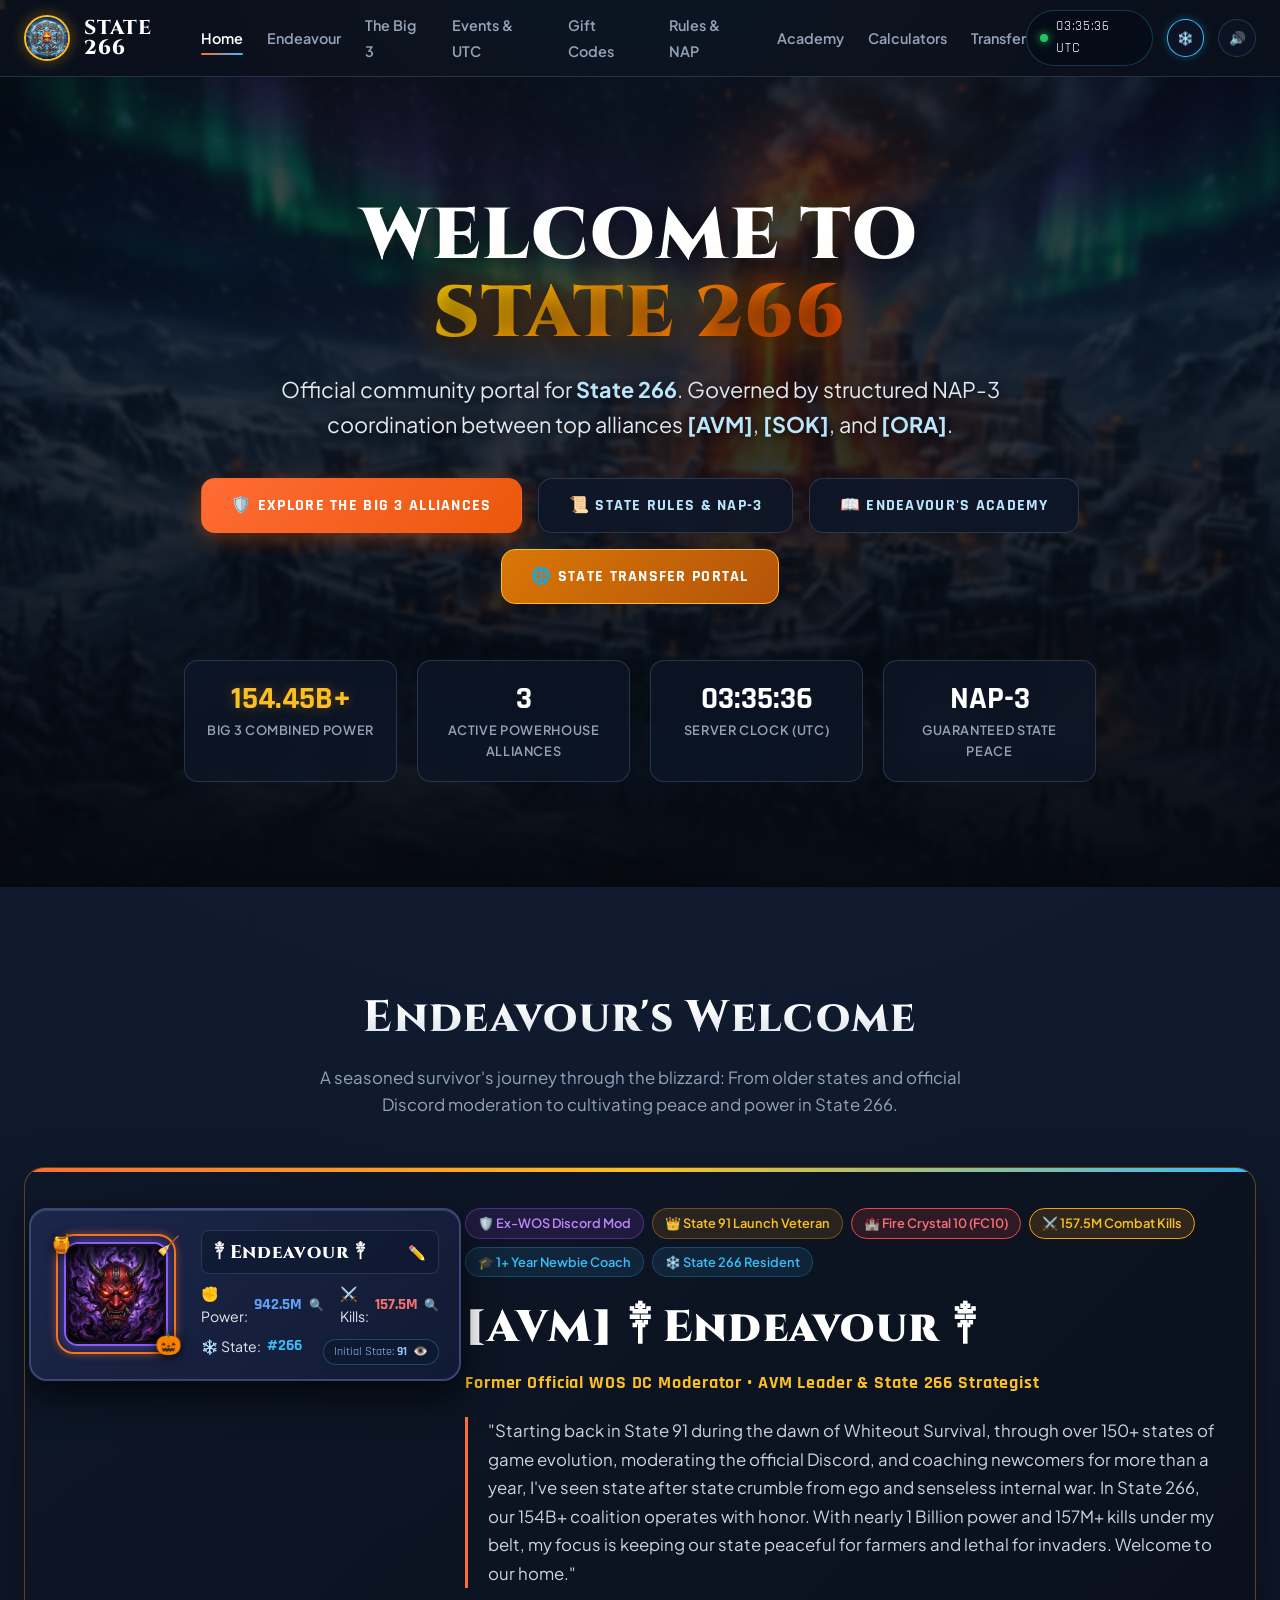
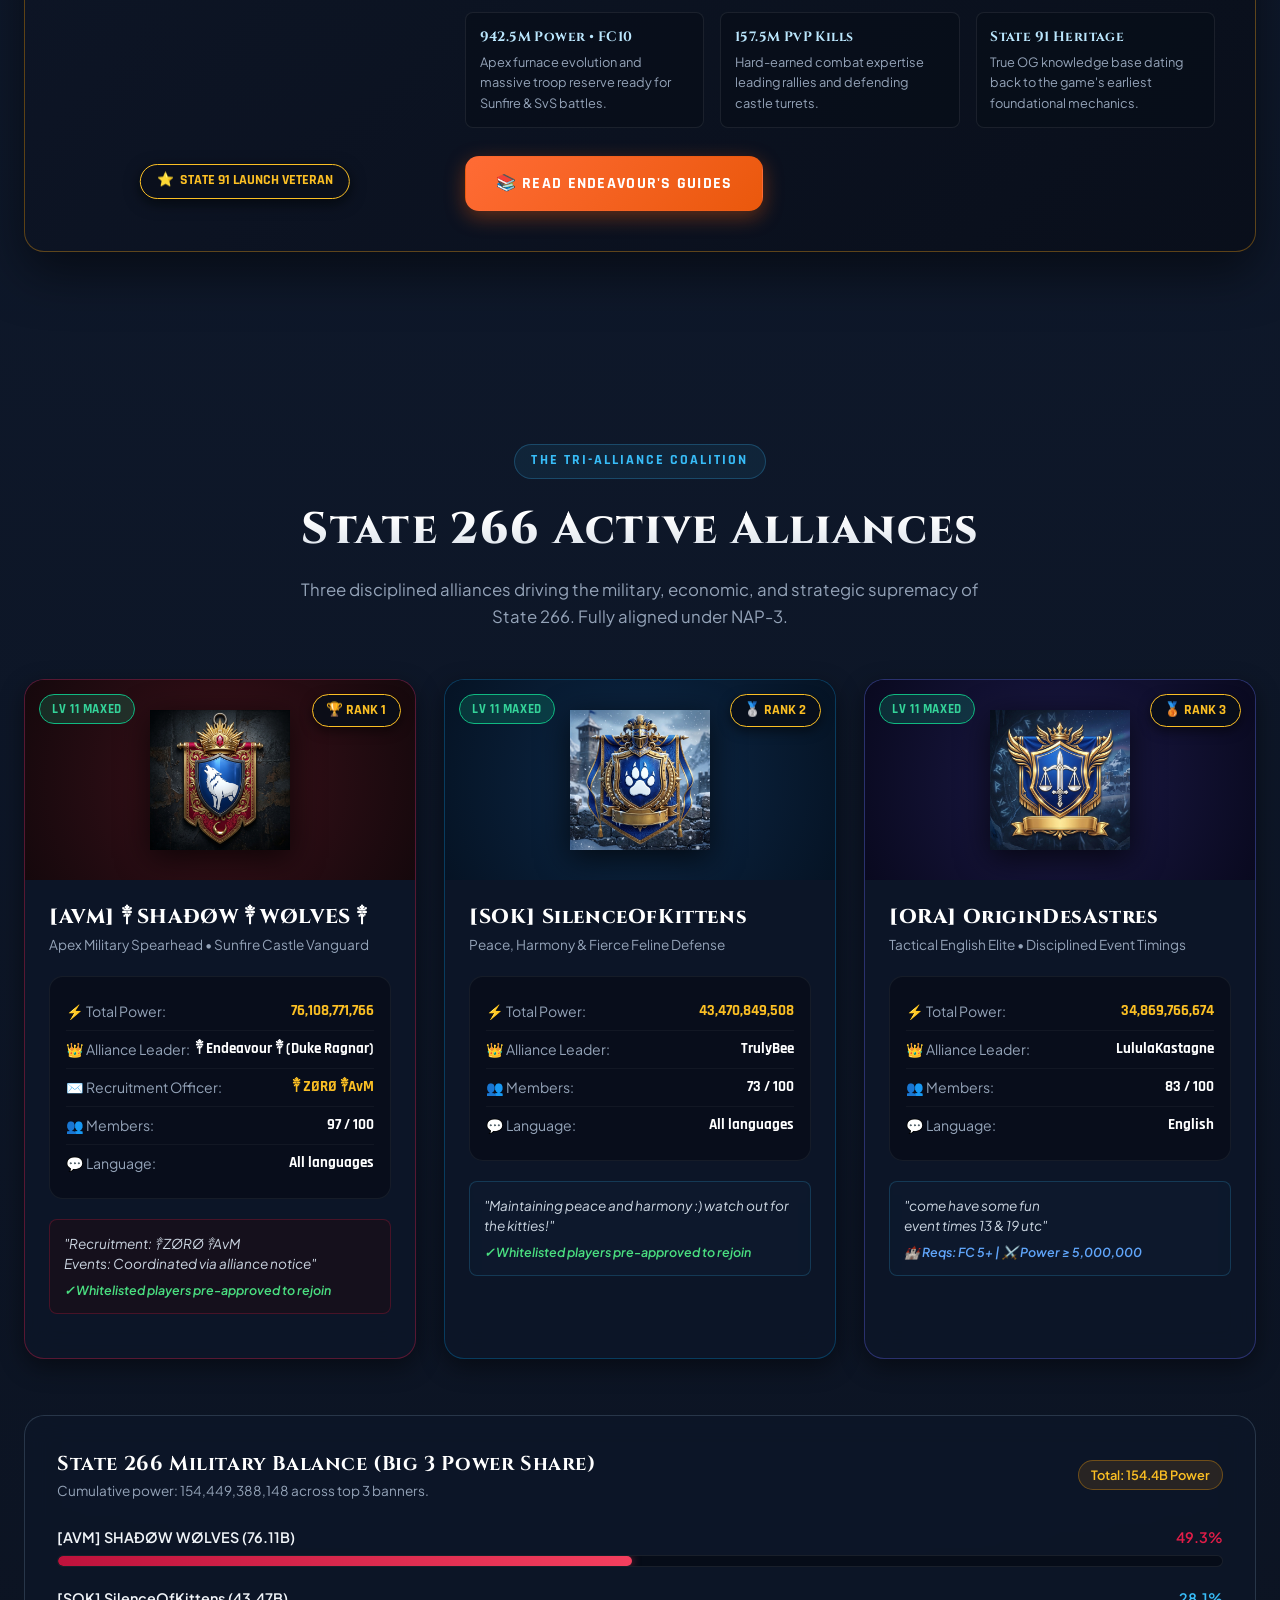
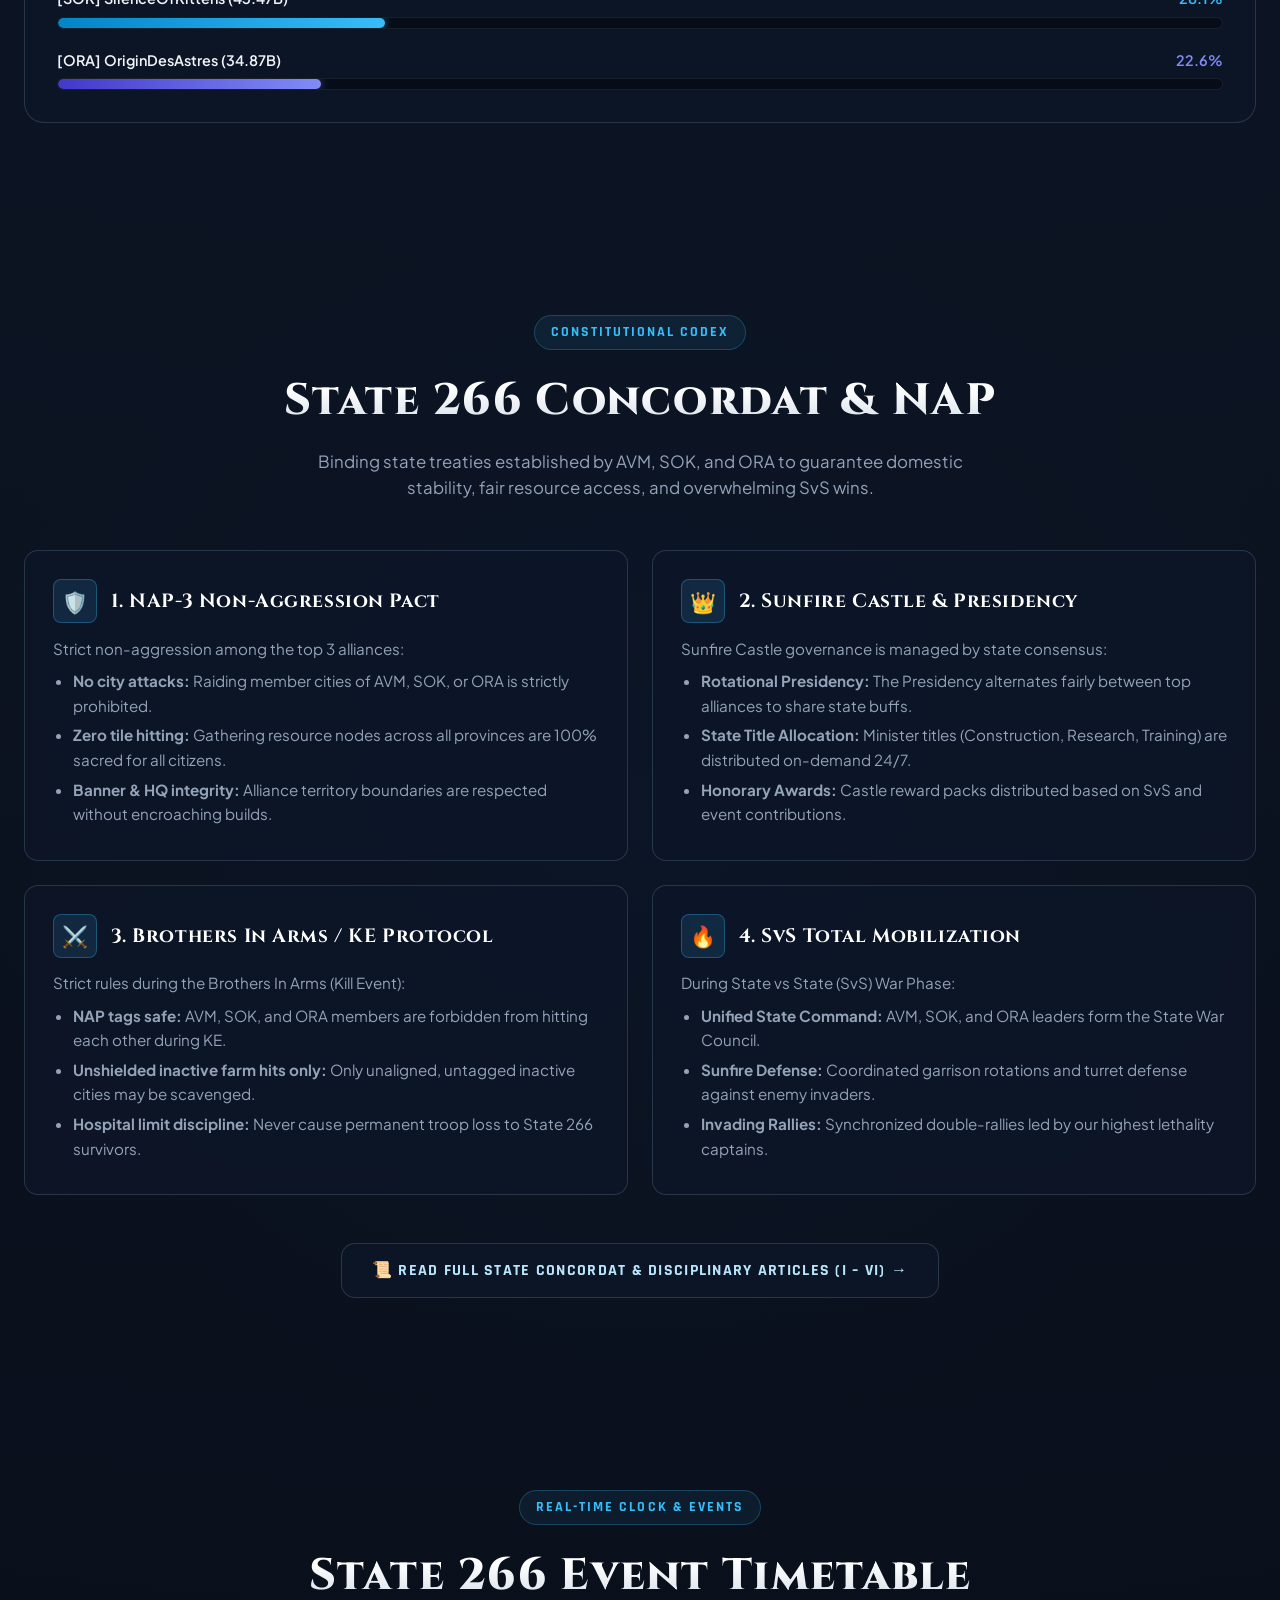
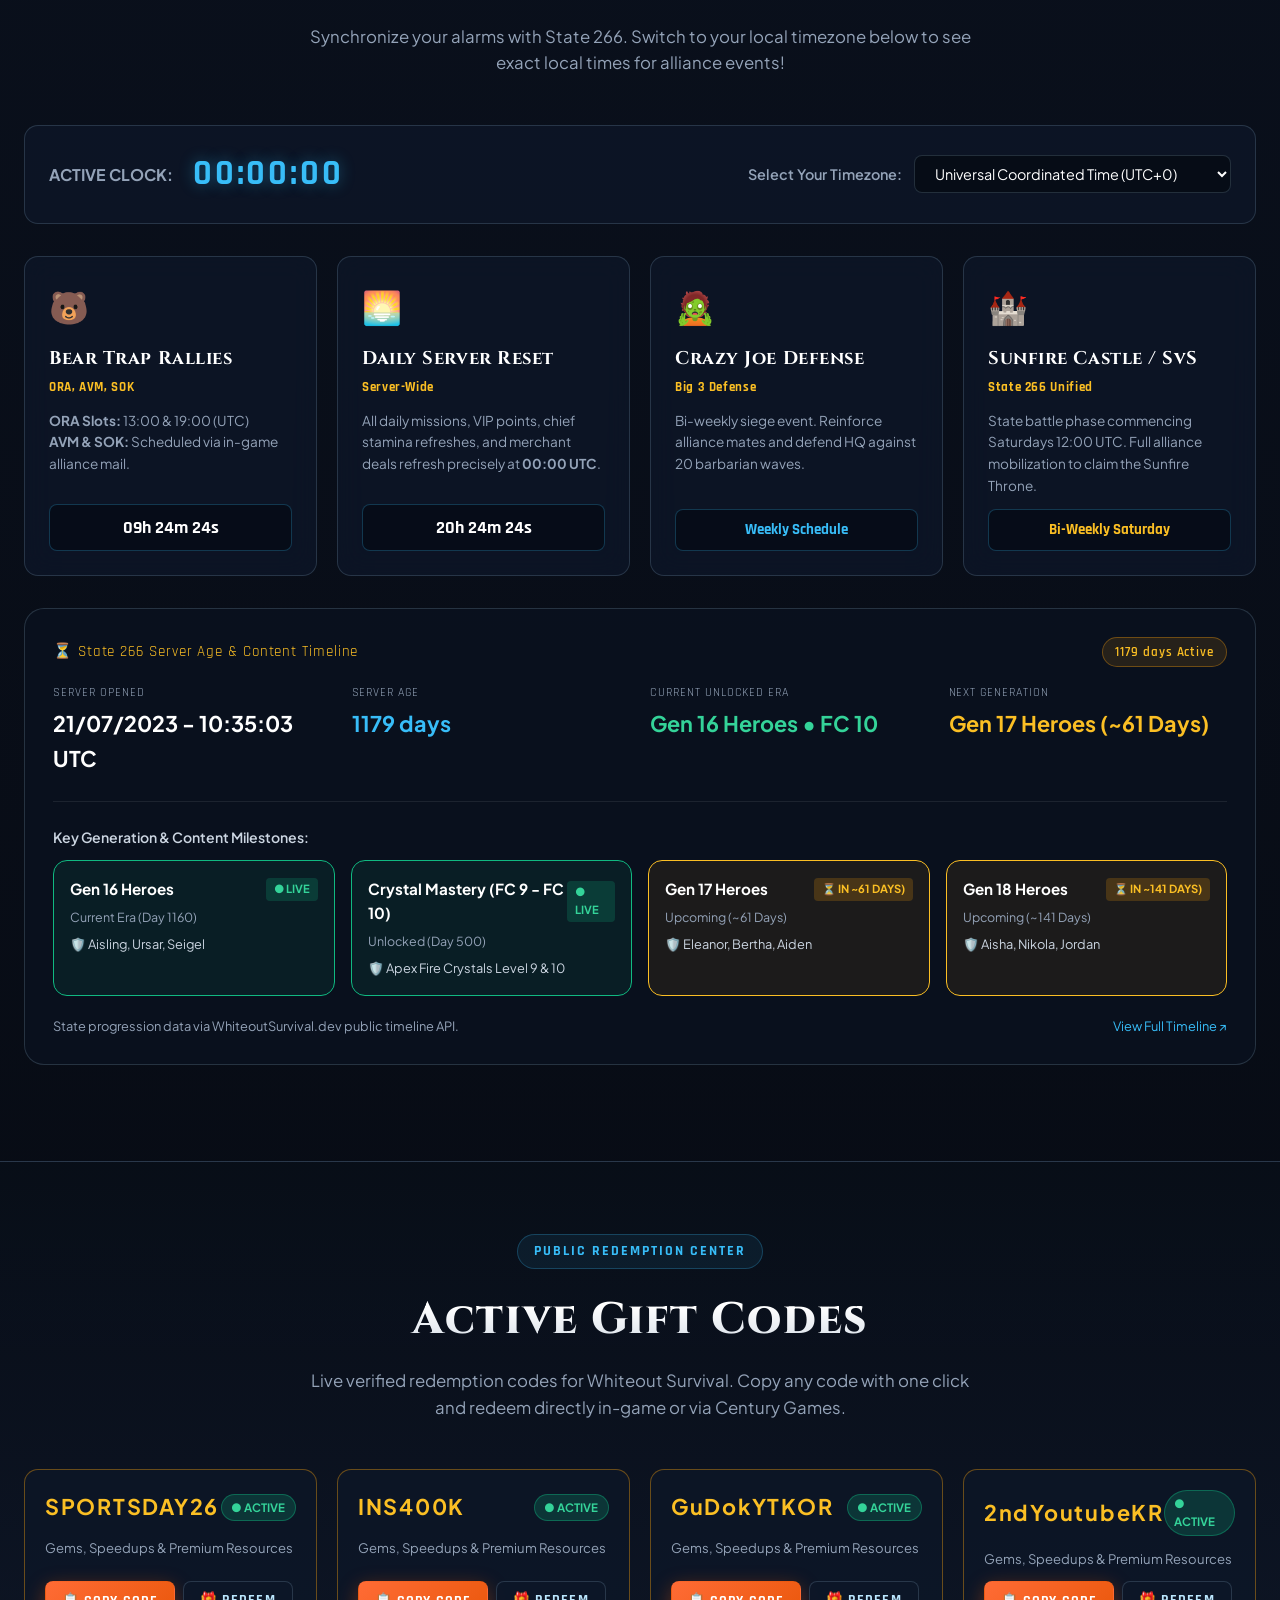
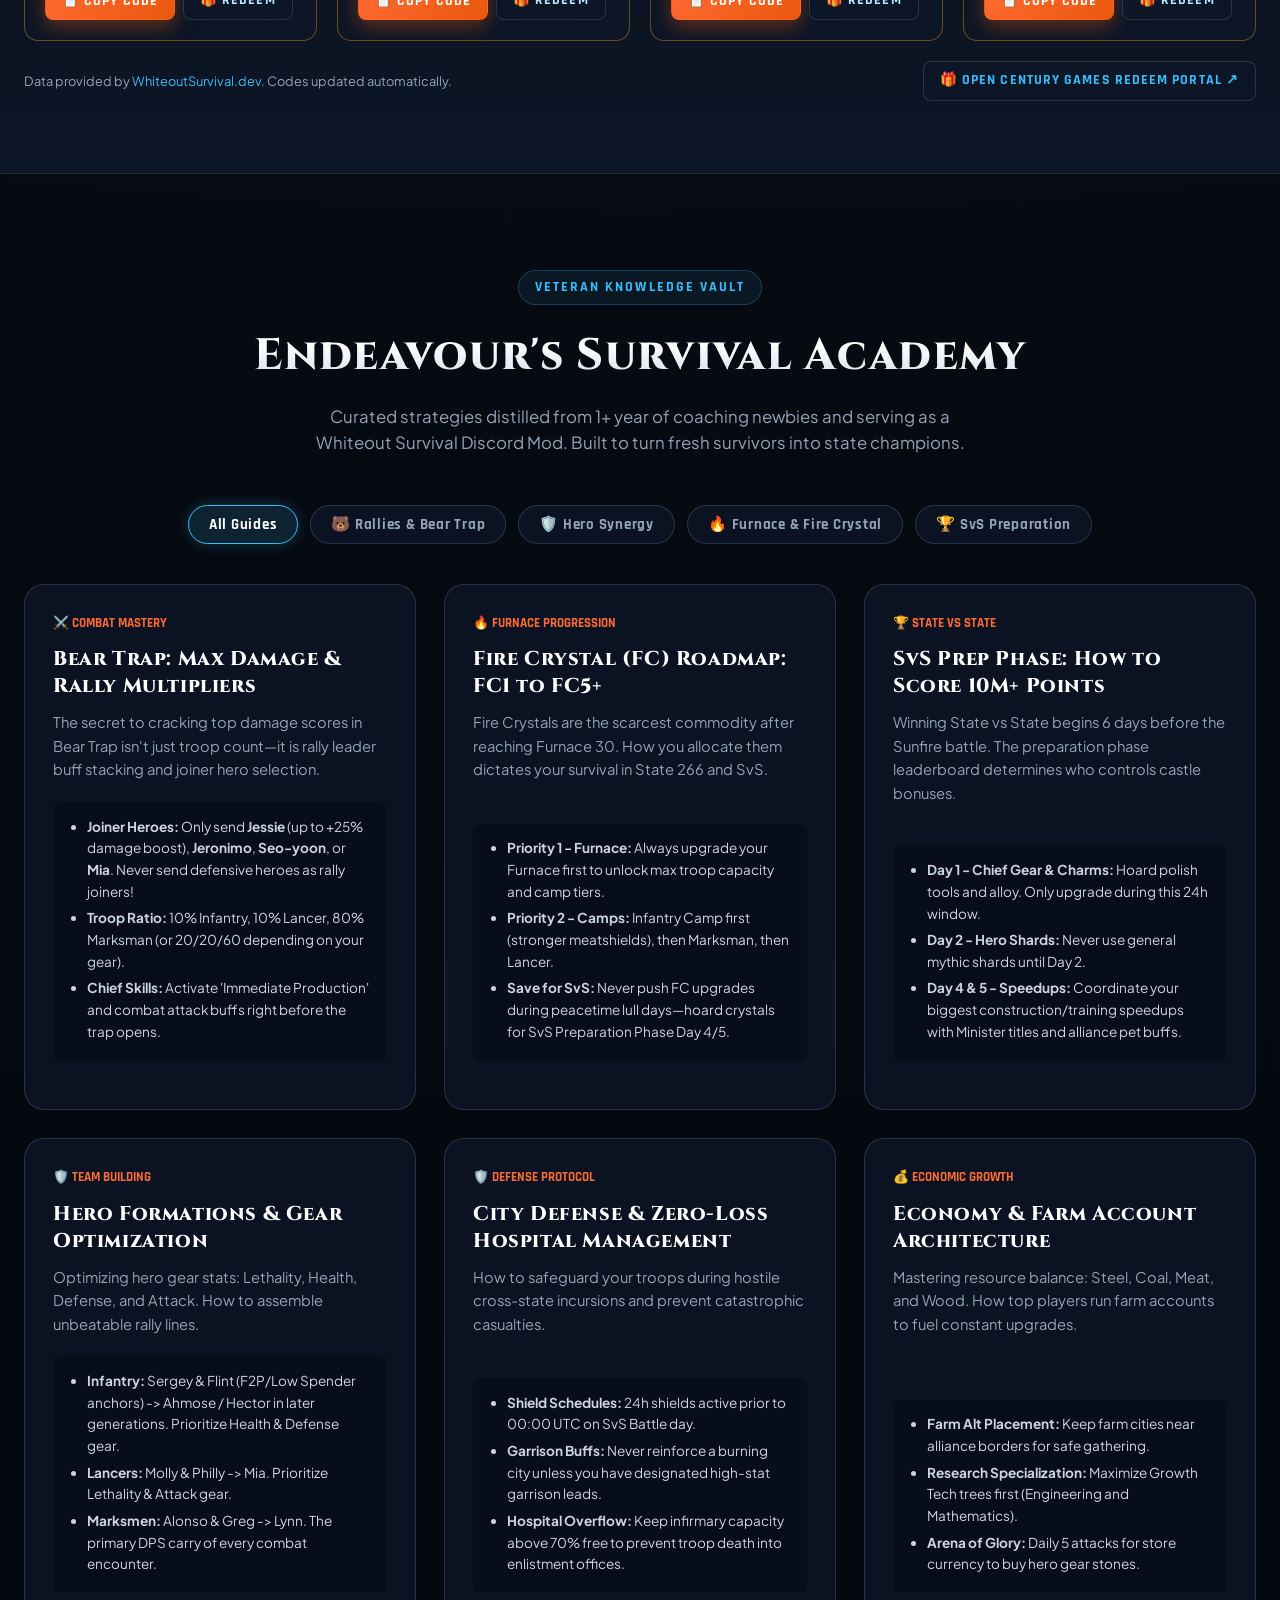
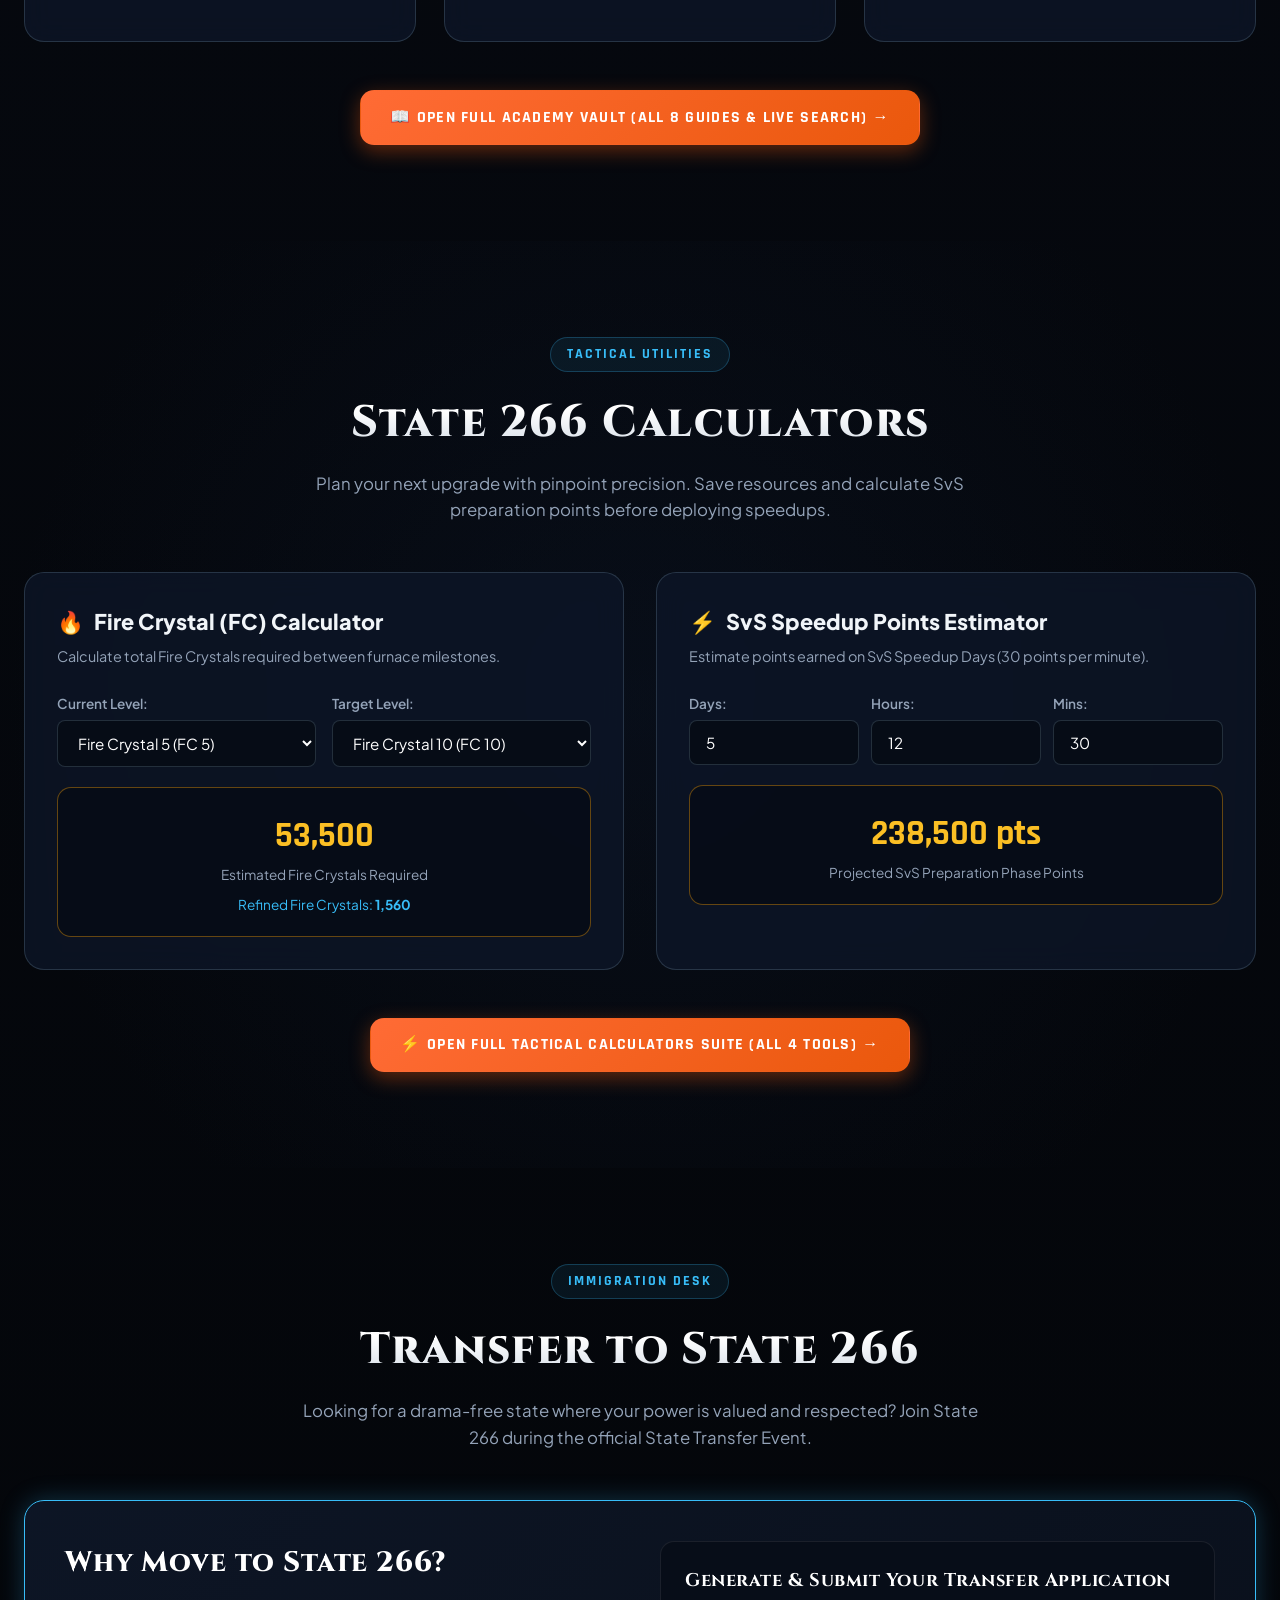
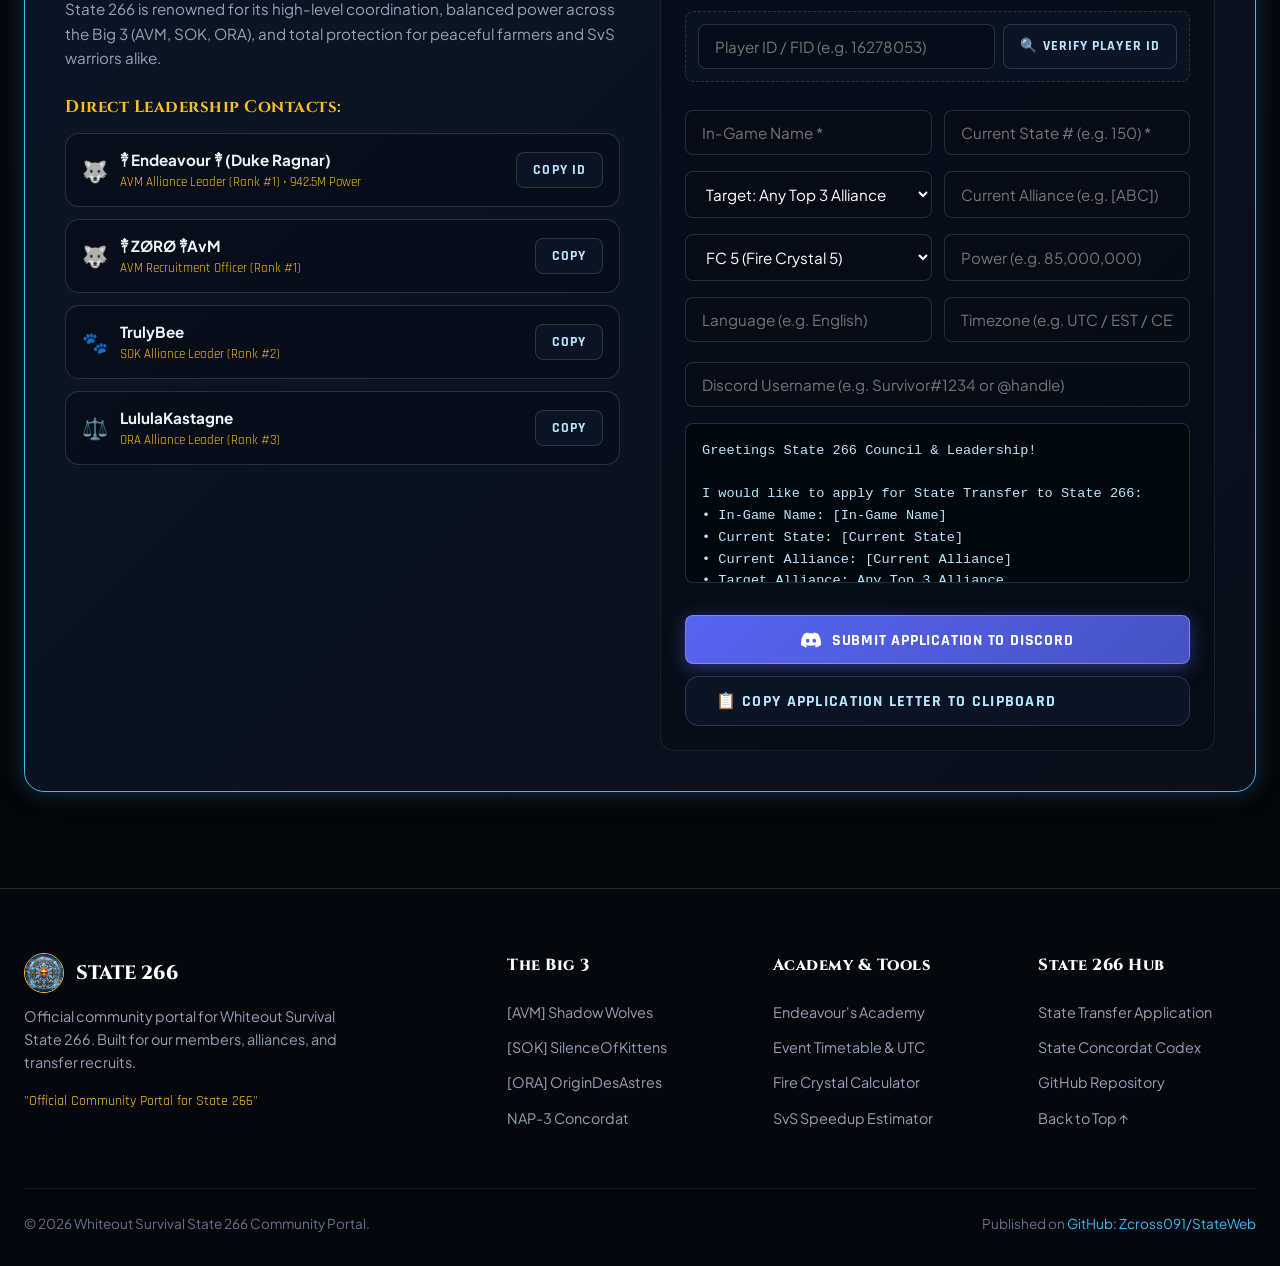
==== commit 45fadd2a: "fix: remove Copy Player ID and Copy Name buttons from Endeavour section" ====
--- a/index.html
+++ b/index.html
@@ -225,13 +225,7 @@
             </div>
 
             <div style="display: flex; gap: 1rem; flex-wrap: wrap;">
-              <button class="btn btn-primary" onclick="copyText('16278053', 'Copied Endeavour In-Game ID: 16278053!')">
-                📋 Copy Player ID (16278053)
-              </button>
-              <button class="btn btn-secondary" onclick="copyText('༒ Endeavour ༒', 'Copied Endeavour in-game name!')">
-                💬 Copy Name (༒ Endeavour ༒)
-              </button>
-              <a href="#academy" class="btn btn-gold">
+              <a href="#academy" class="btn btn-primary">
                 📚 Read Endeavour's Guides
               </a>
             </div>
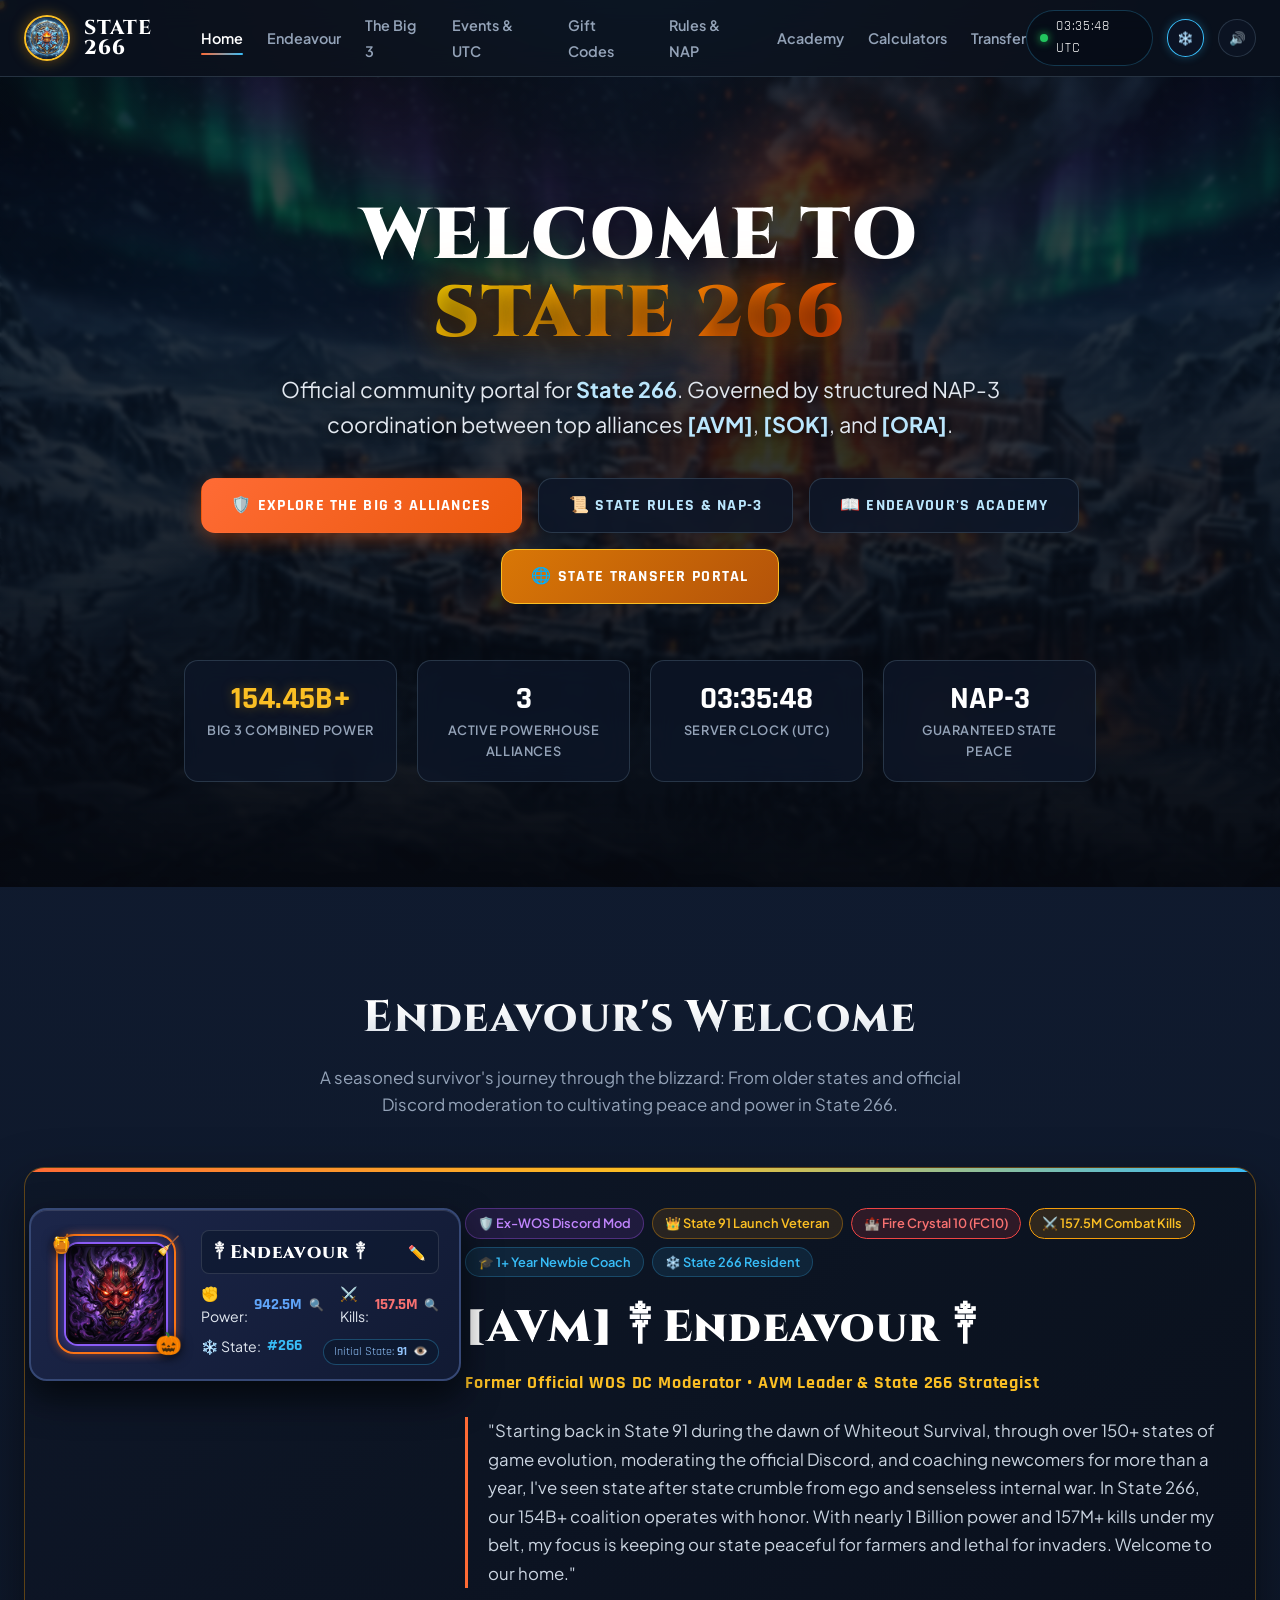
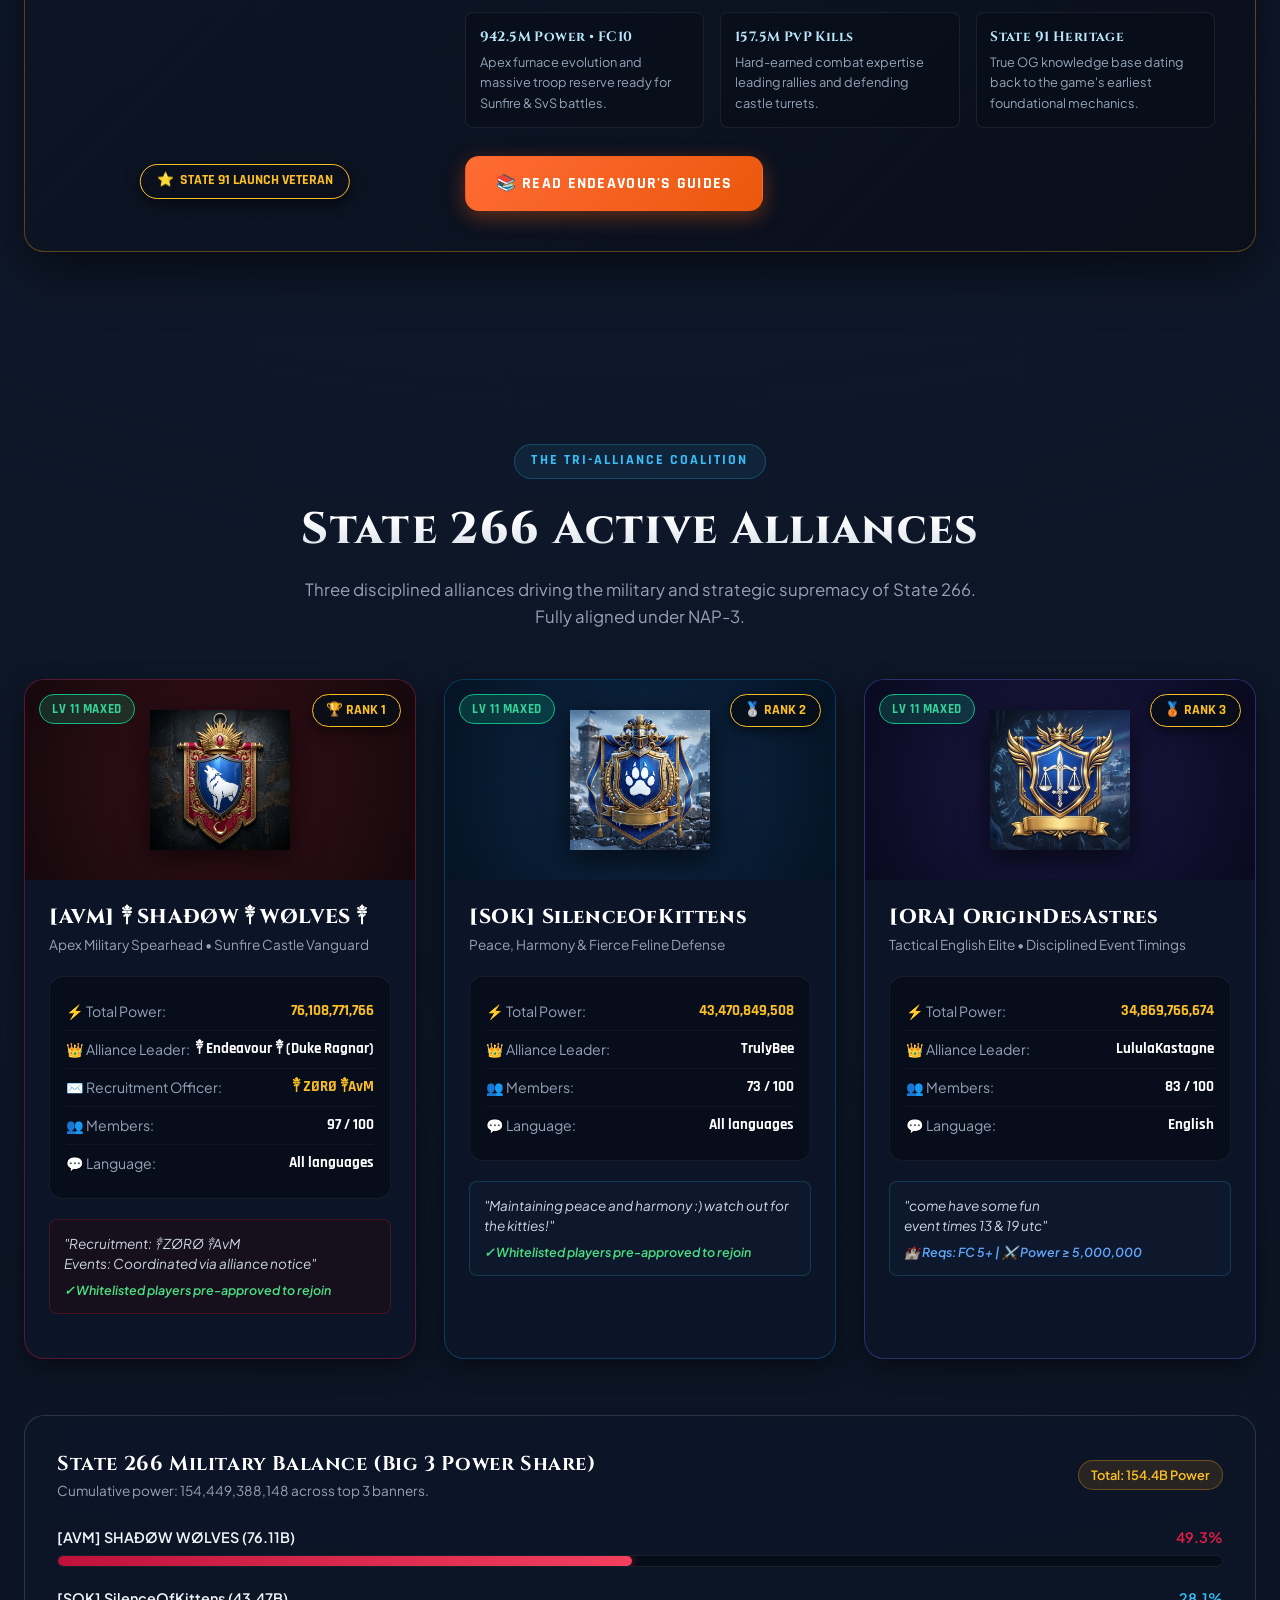
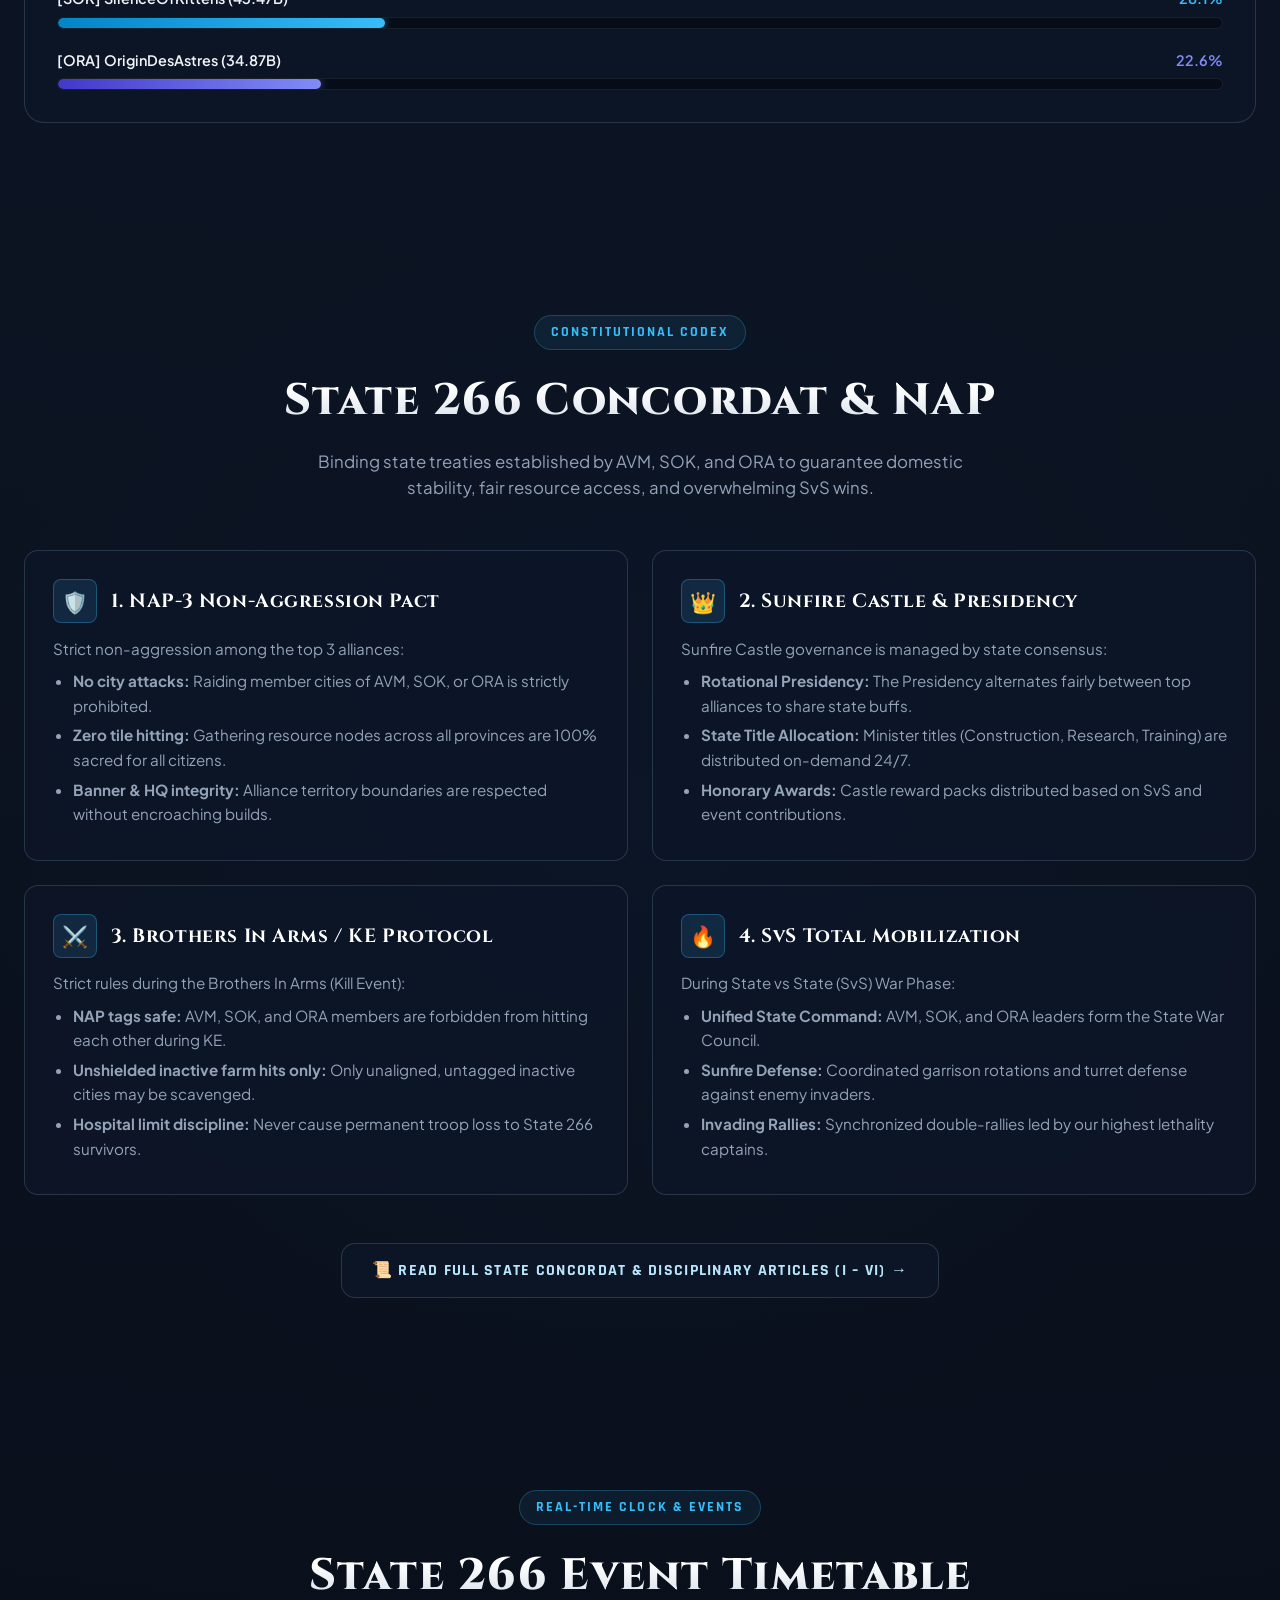
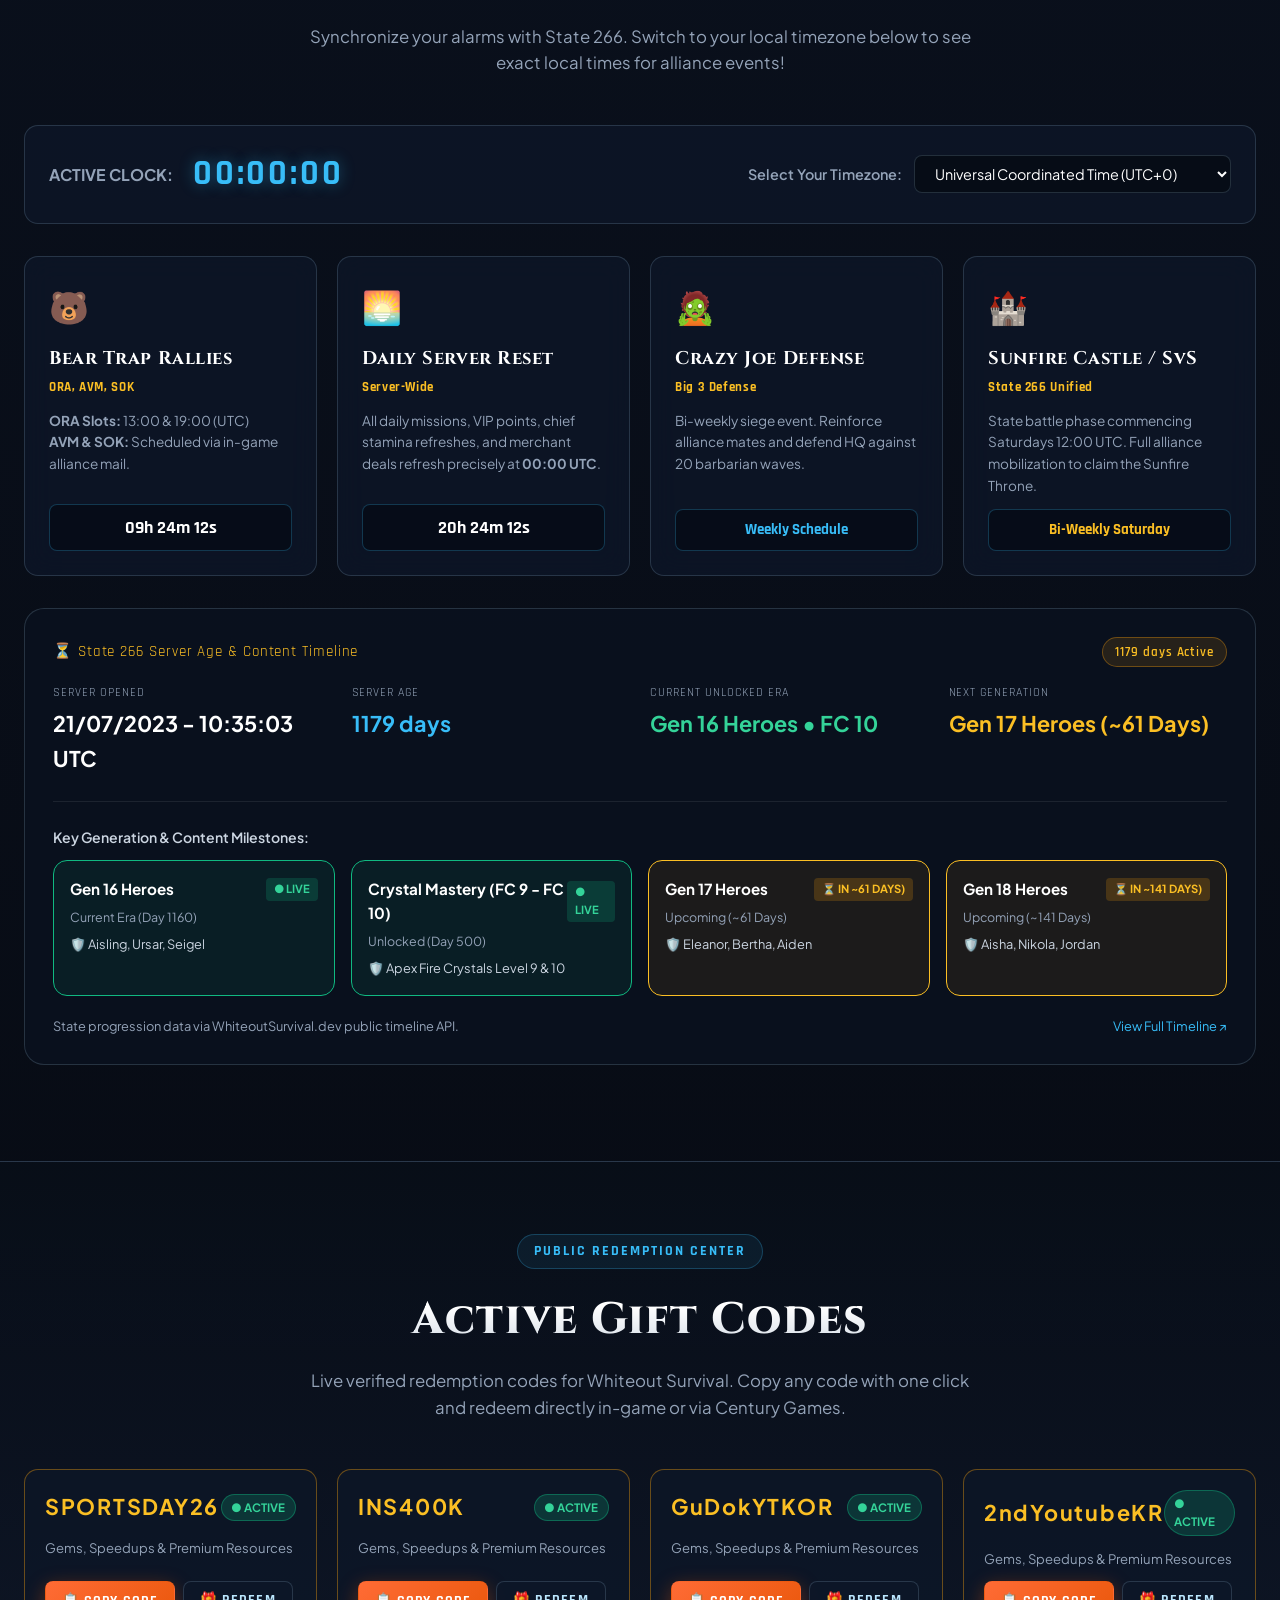
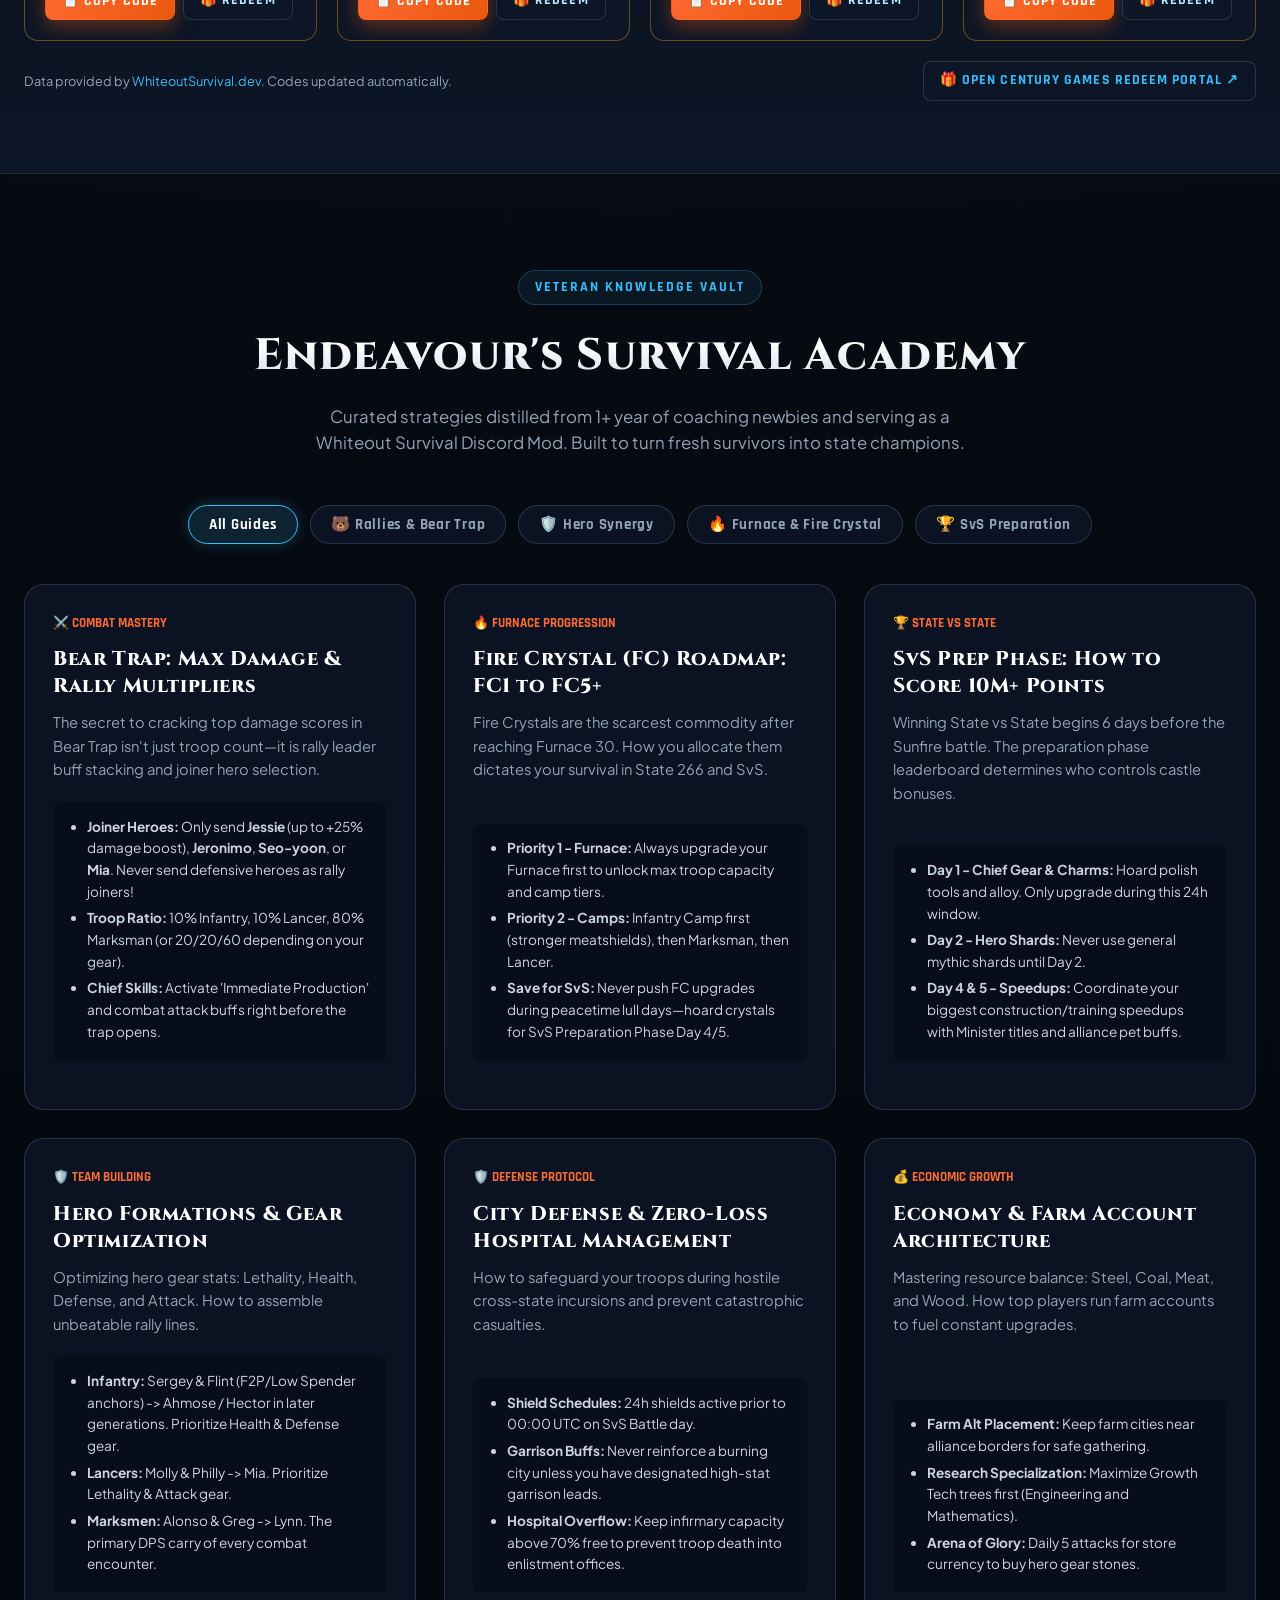
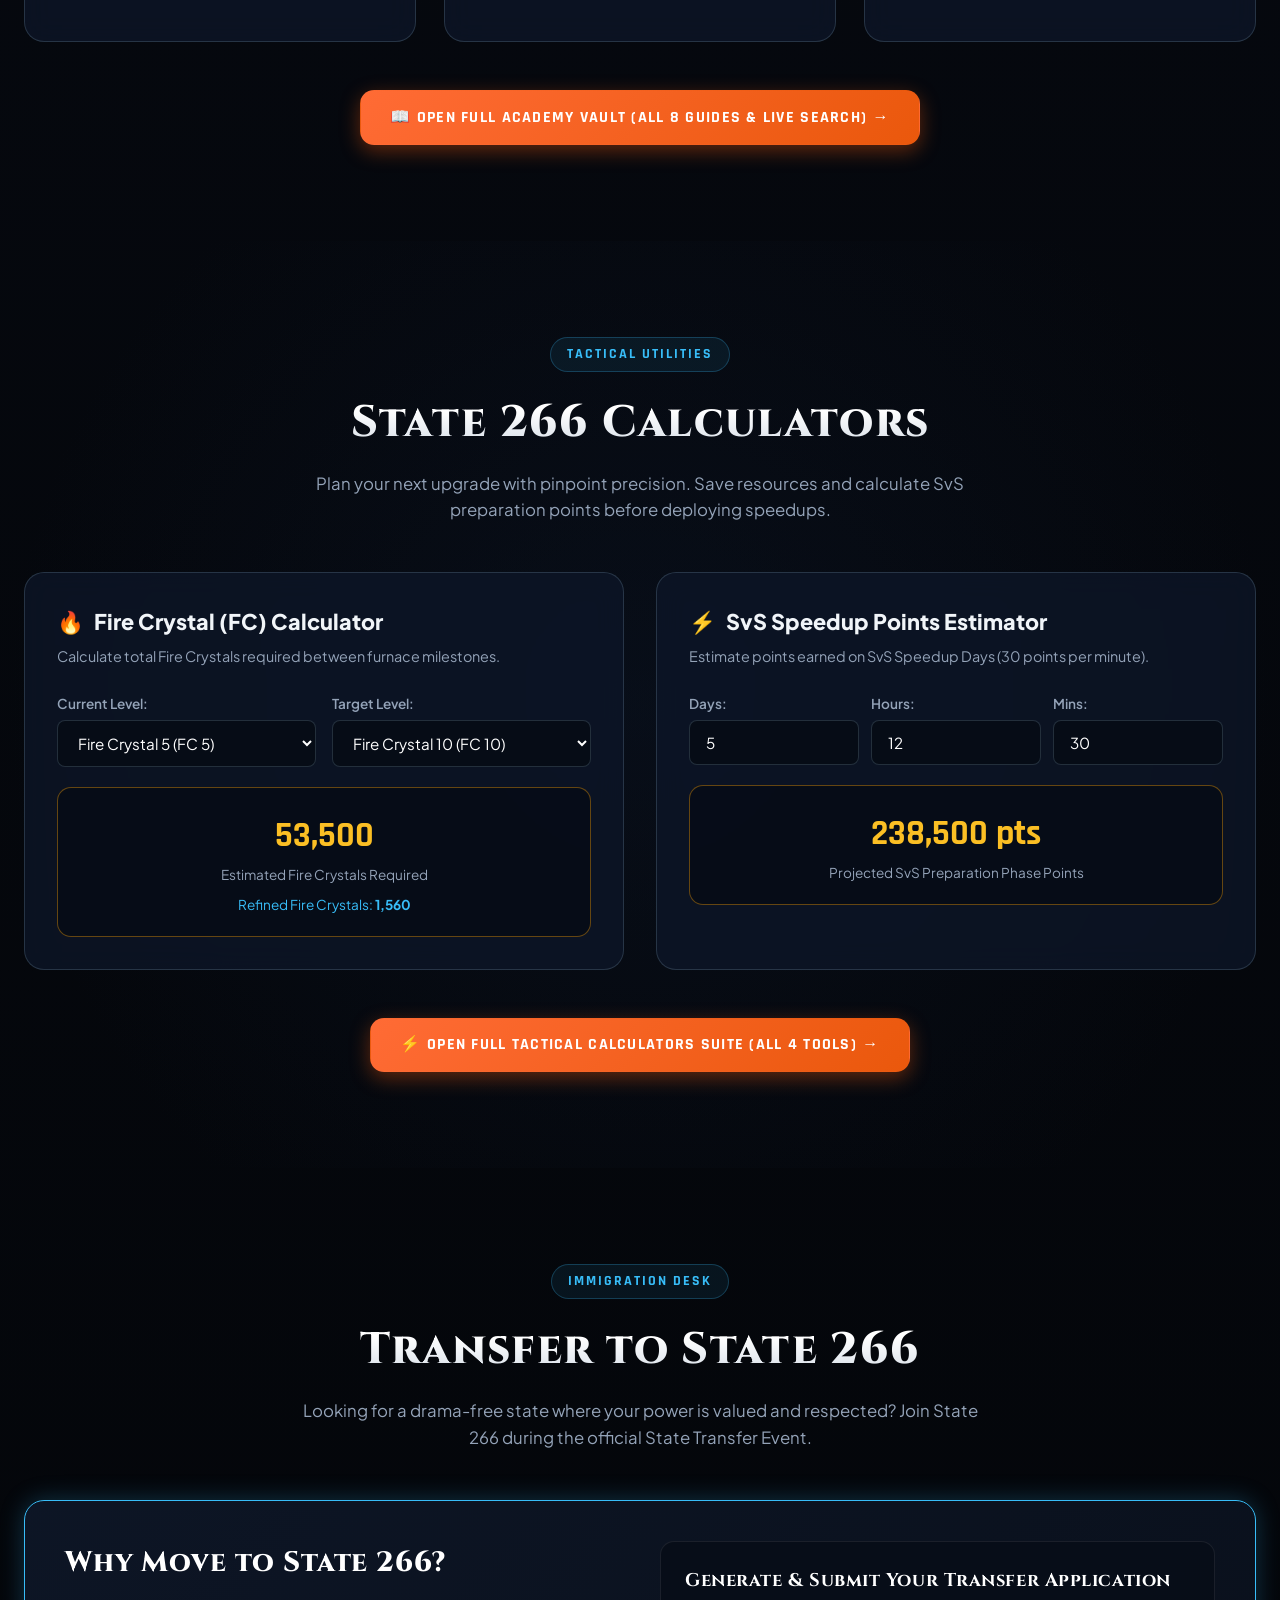
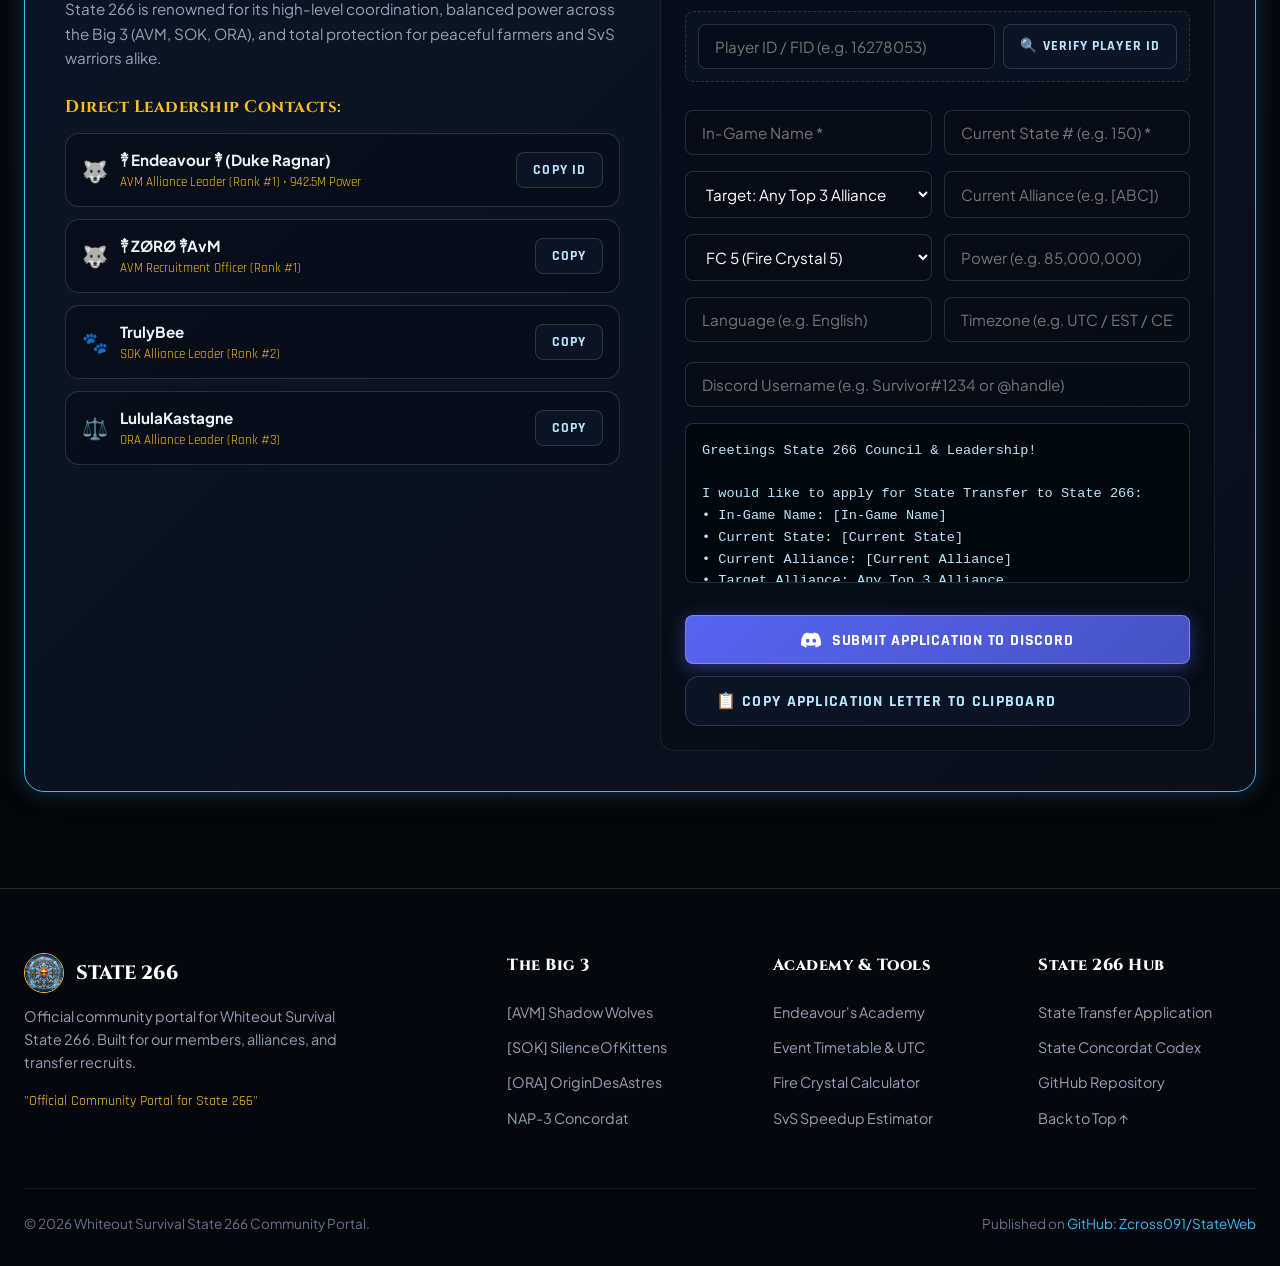
==== commit 07d5c394: "fix: remove the word 'economic' from active alliances subtitle" ====
--- a/index.html
+++ b/index.html
@@ -241,7 +241,7 @@
           <span class="section-eyebrow">The Tri-Alliance Coalition</span>
           <h2 class="section-title">State 266 Active Alliances</h2>
           <p class="section-subtitle">
-            Three disciplined alliances driving the military, economic, and strategic supremacy of State 266. Fully aligned under NAP-3.
+            Three disciplined alliances driving the military and strategic supremacy of State 266. Fully aligned under NAP-3.
           </p>
         </div>
 
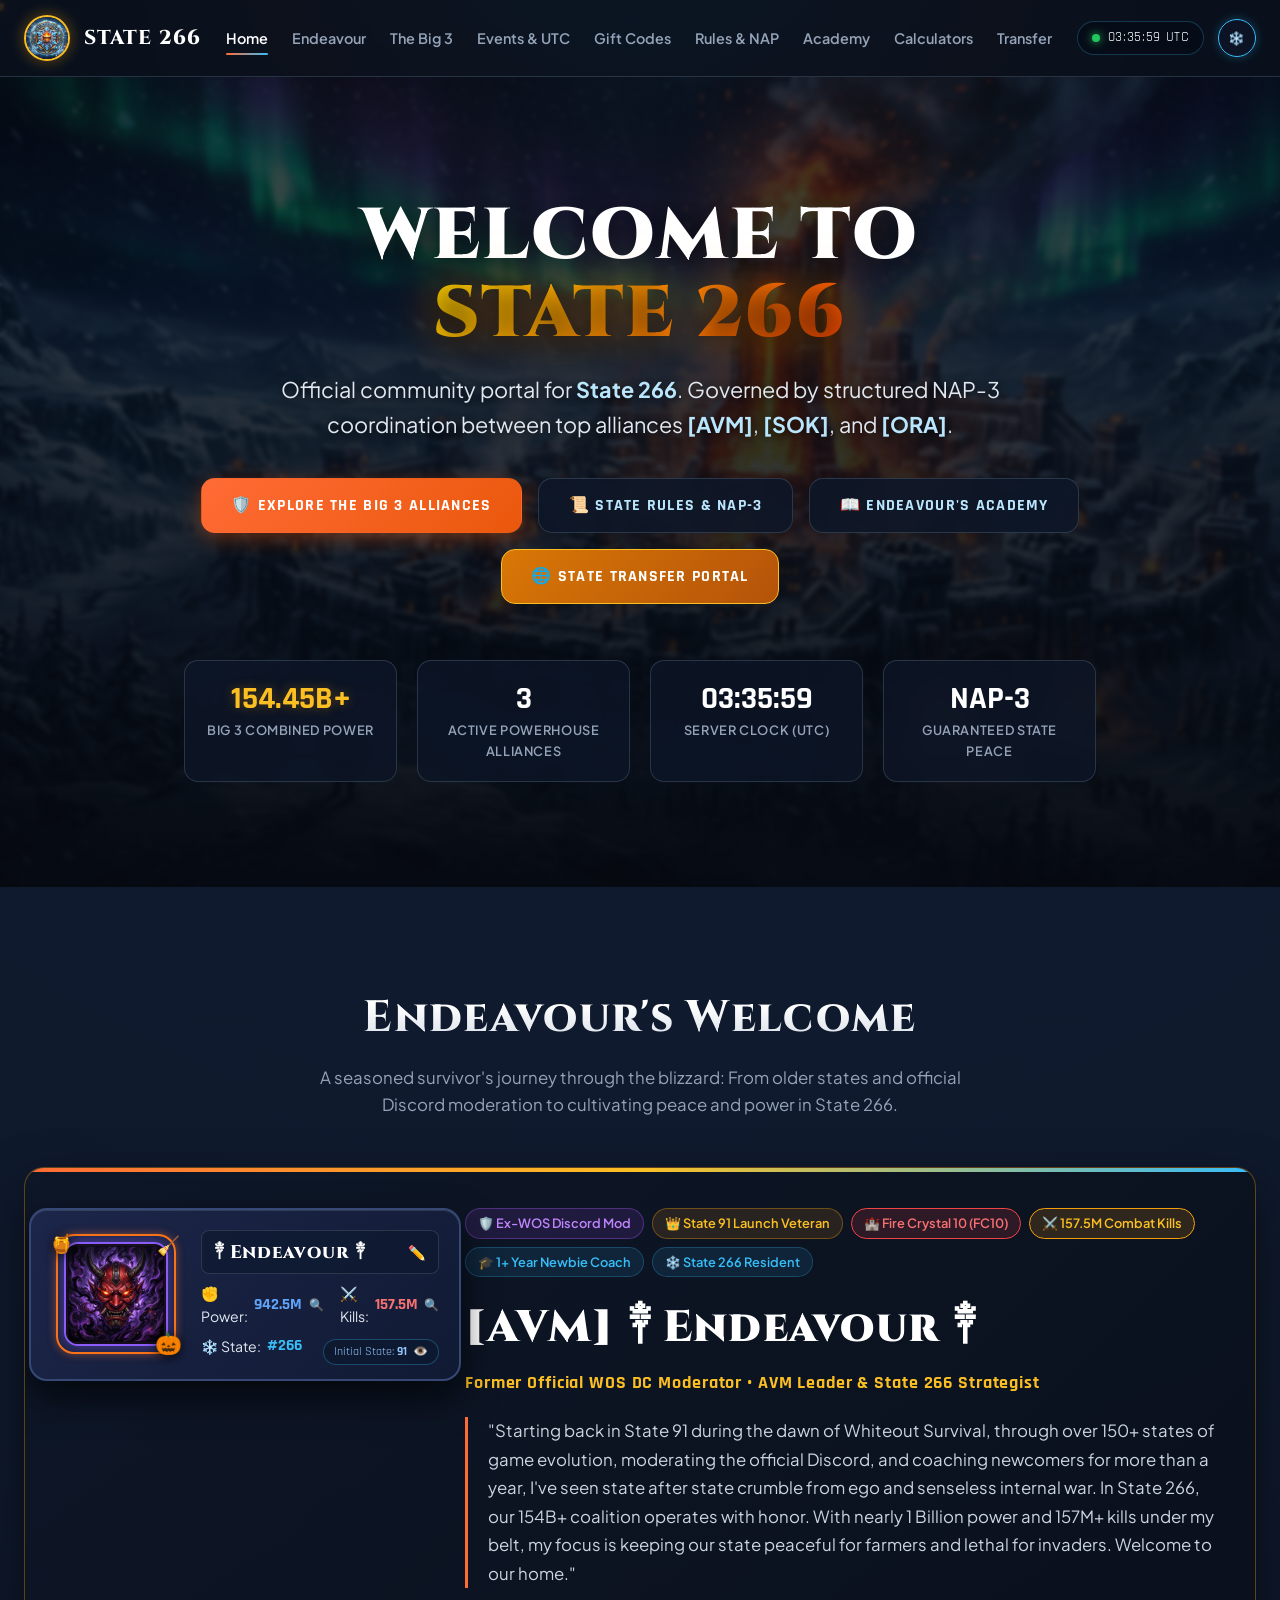
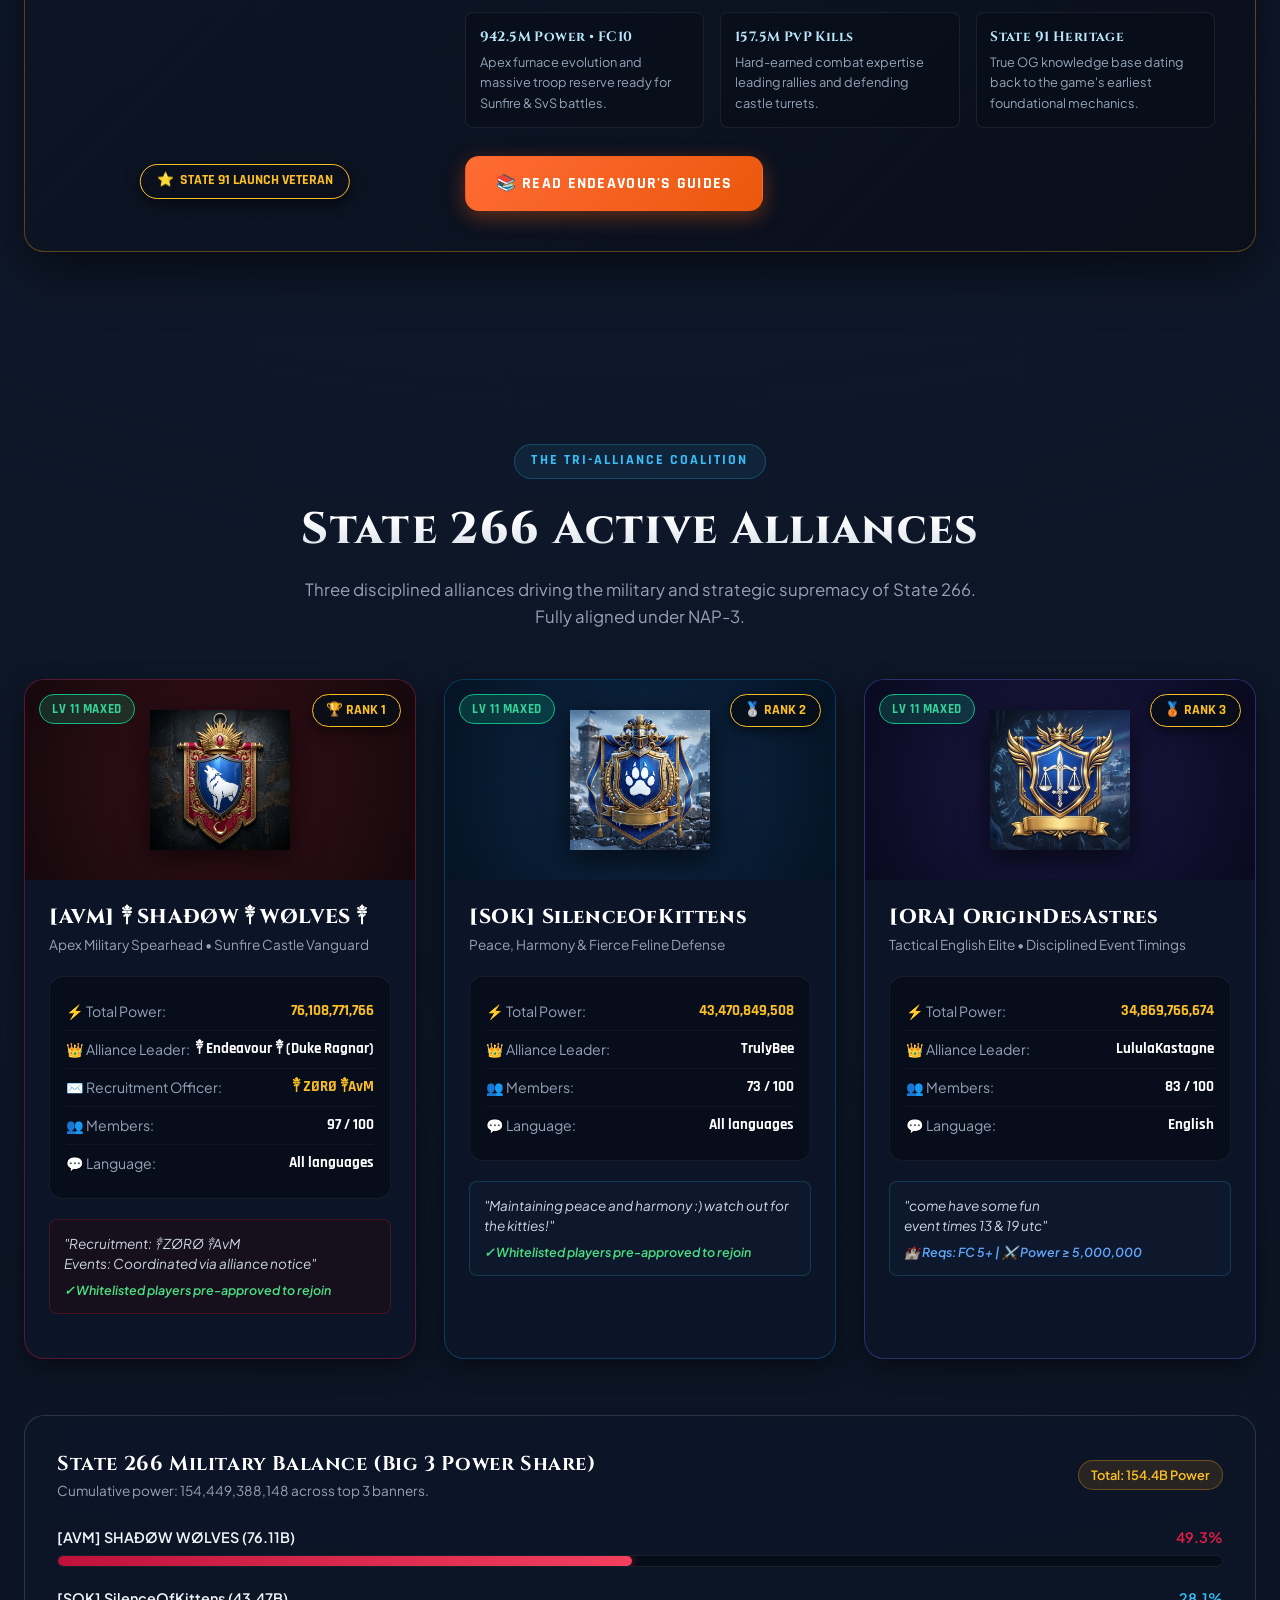
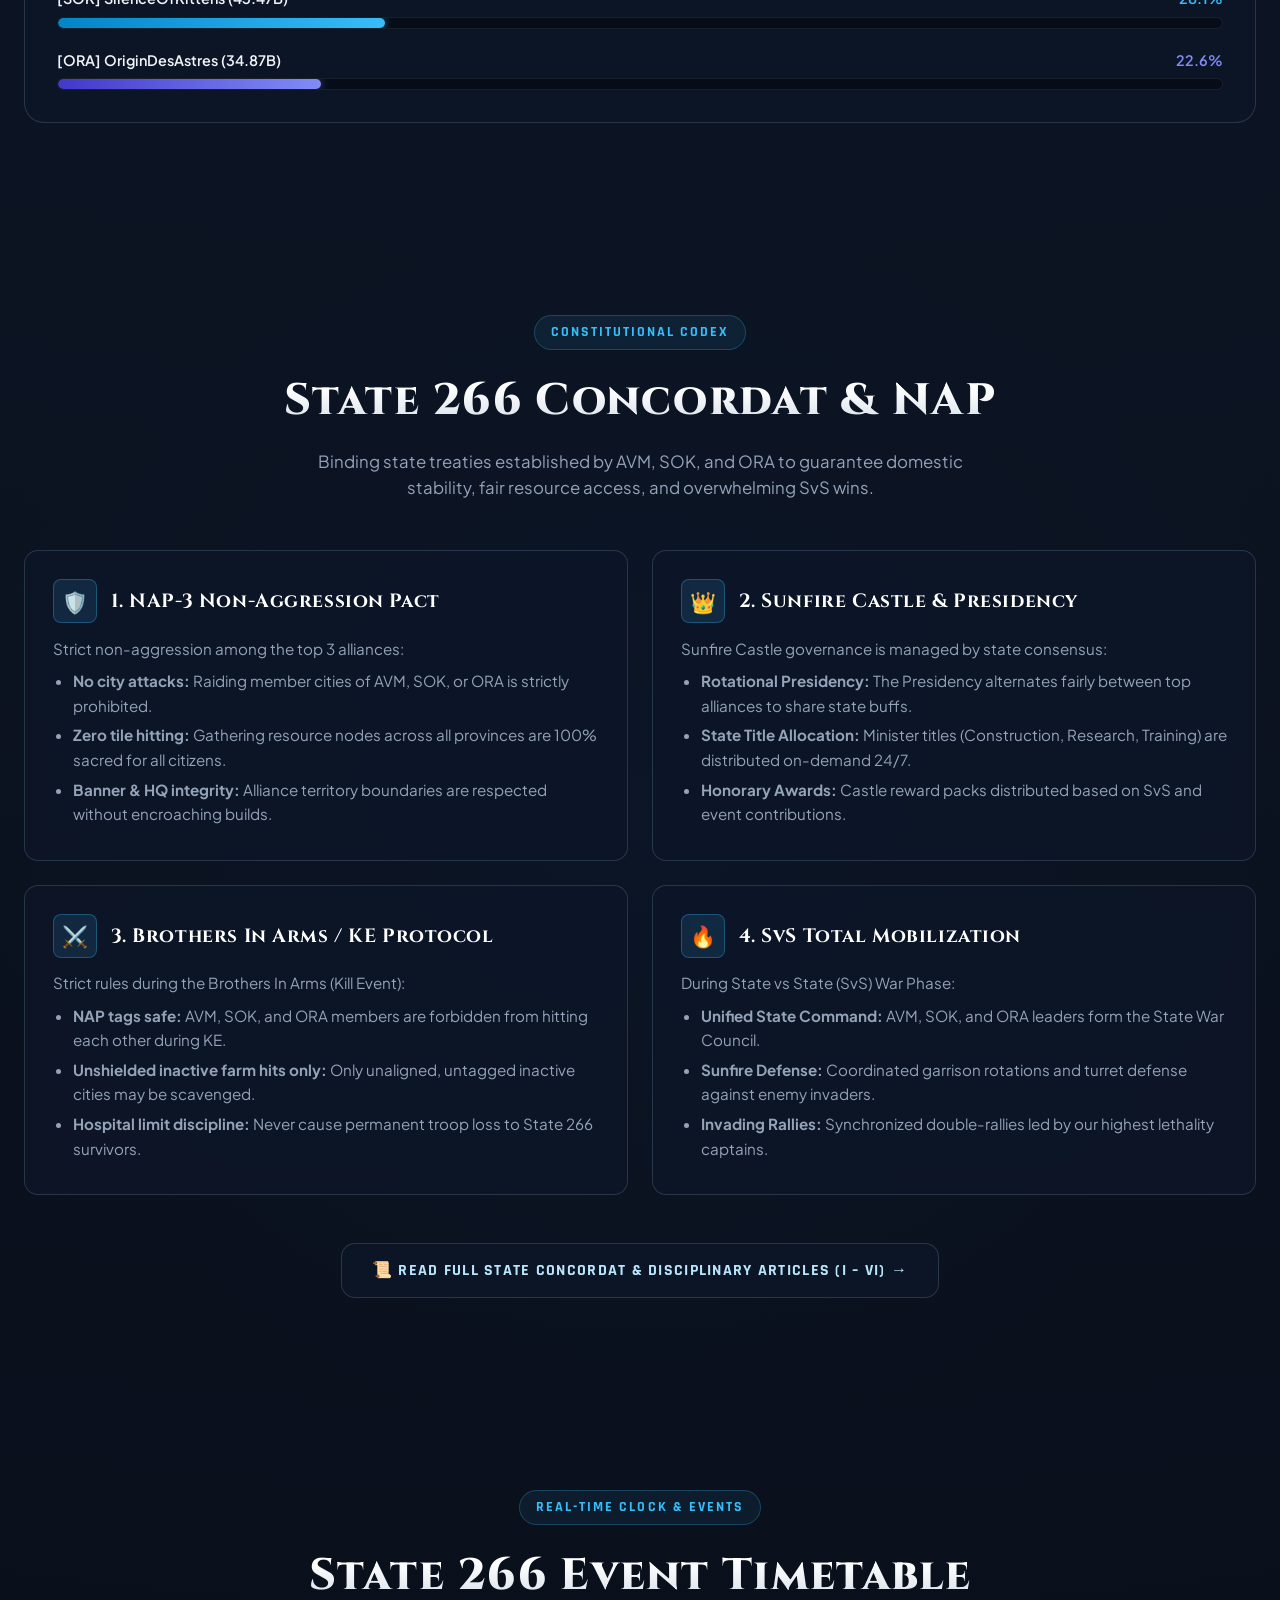
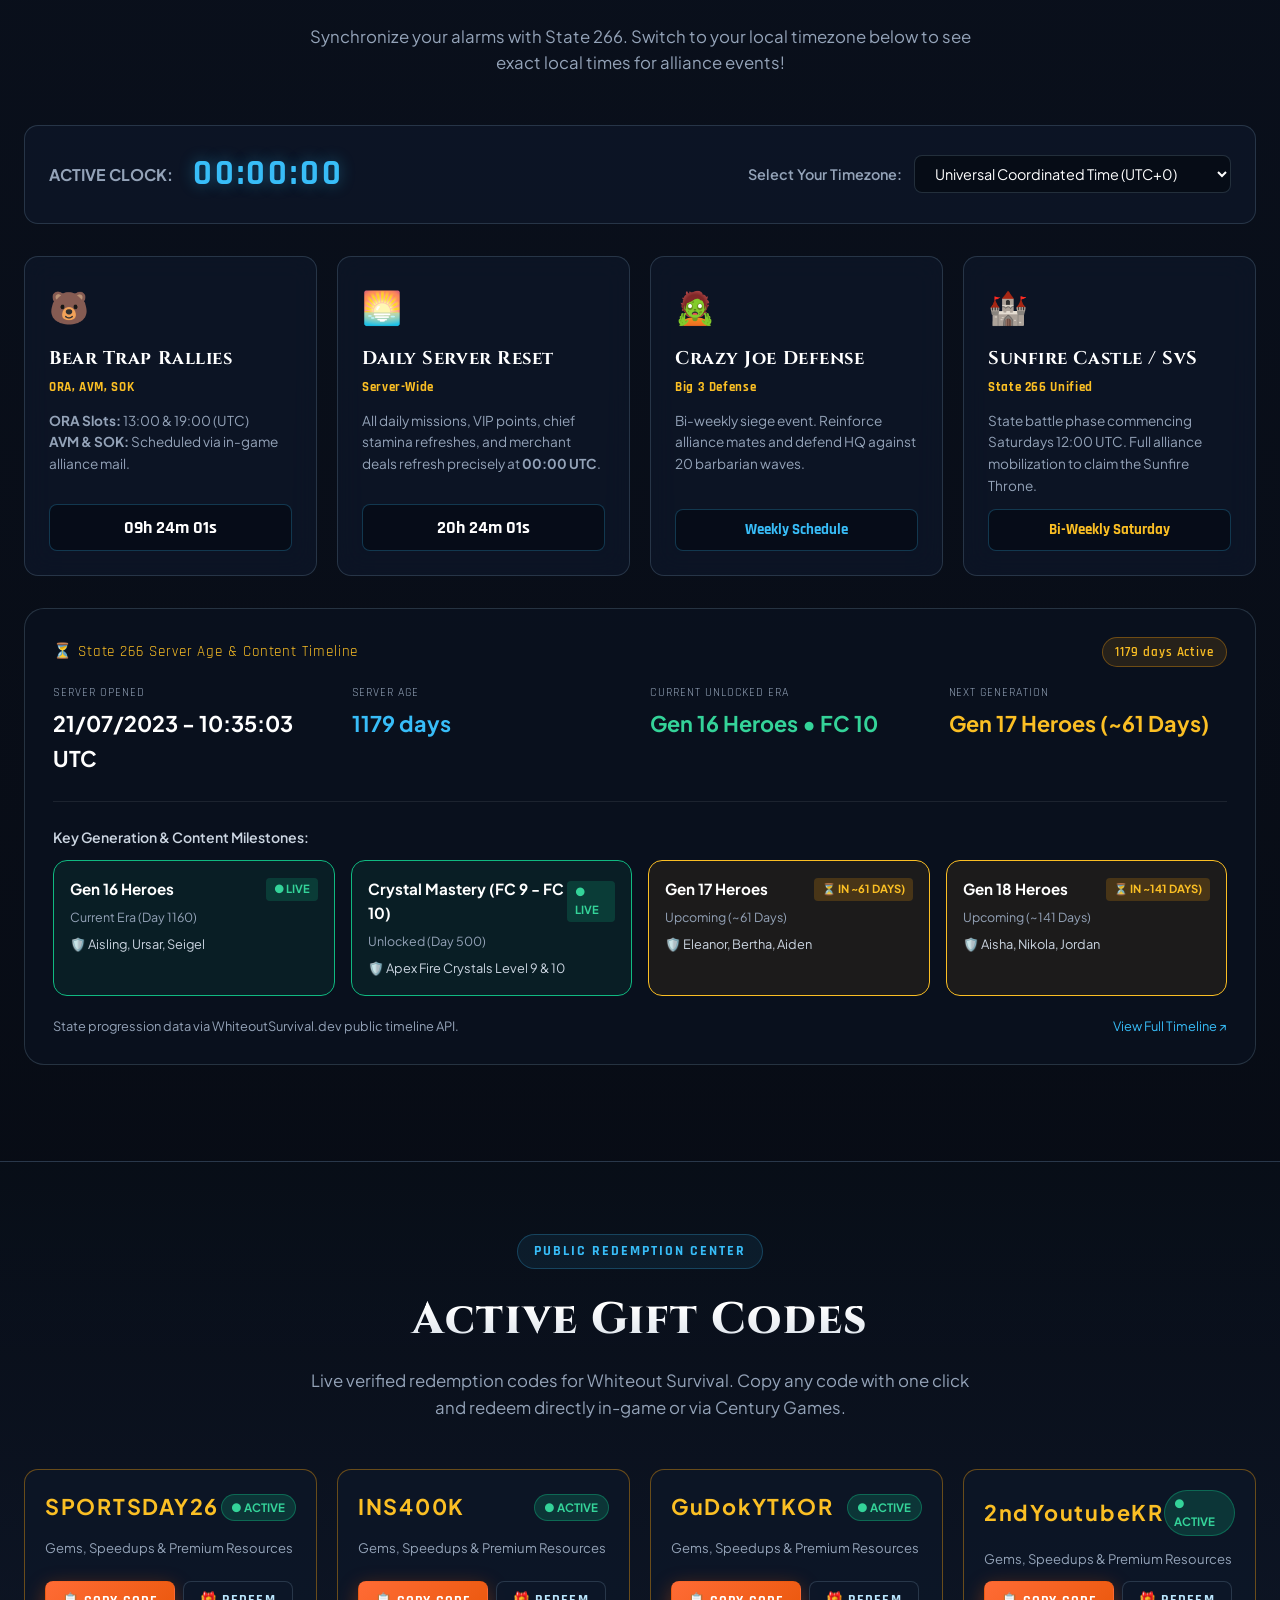
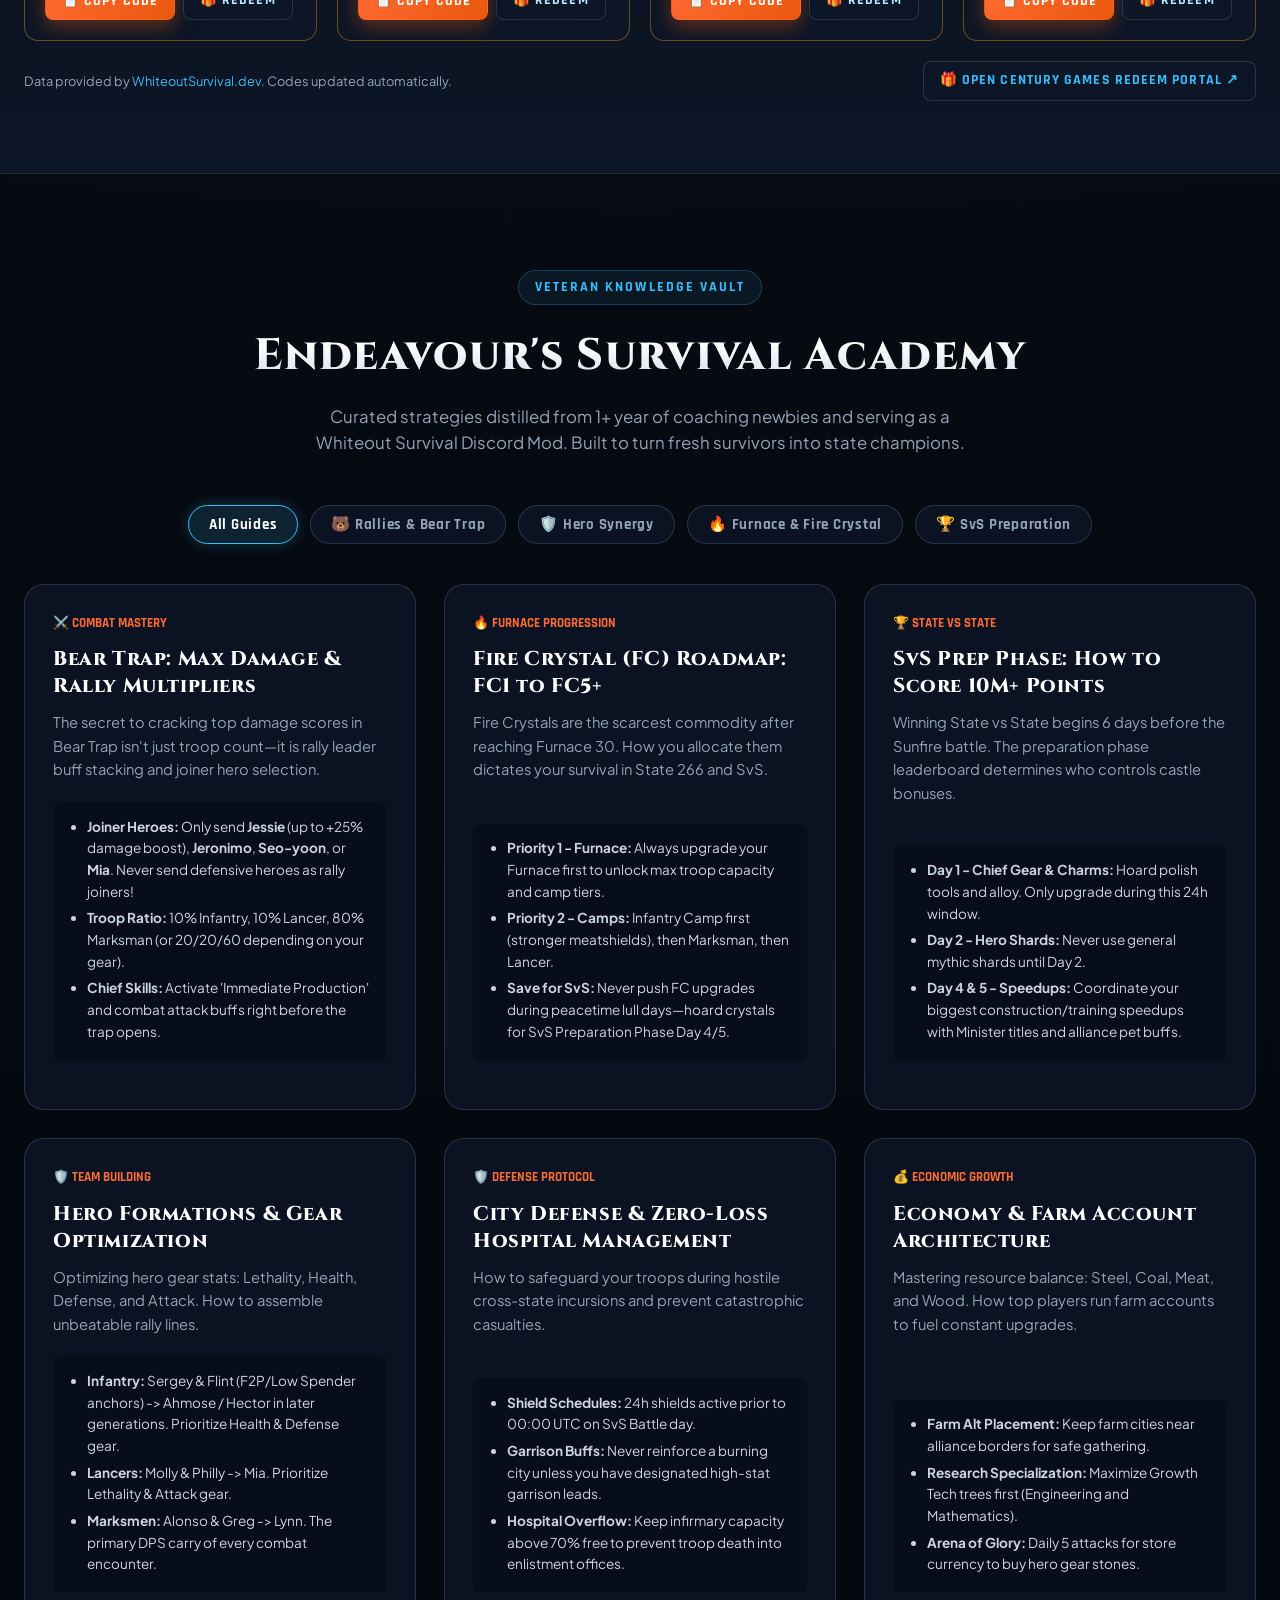
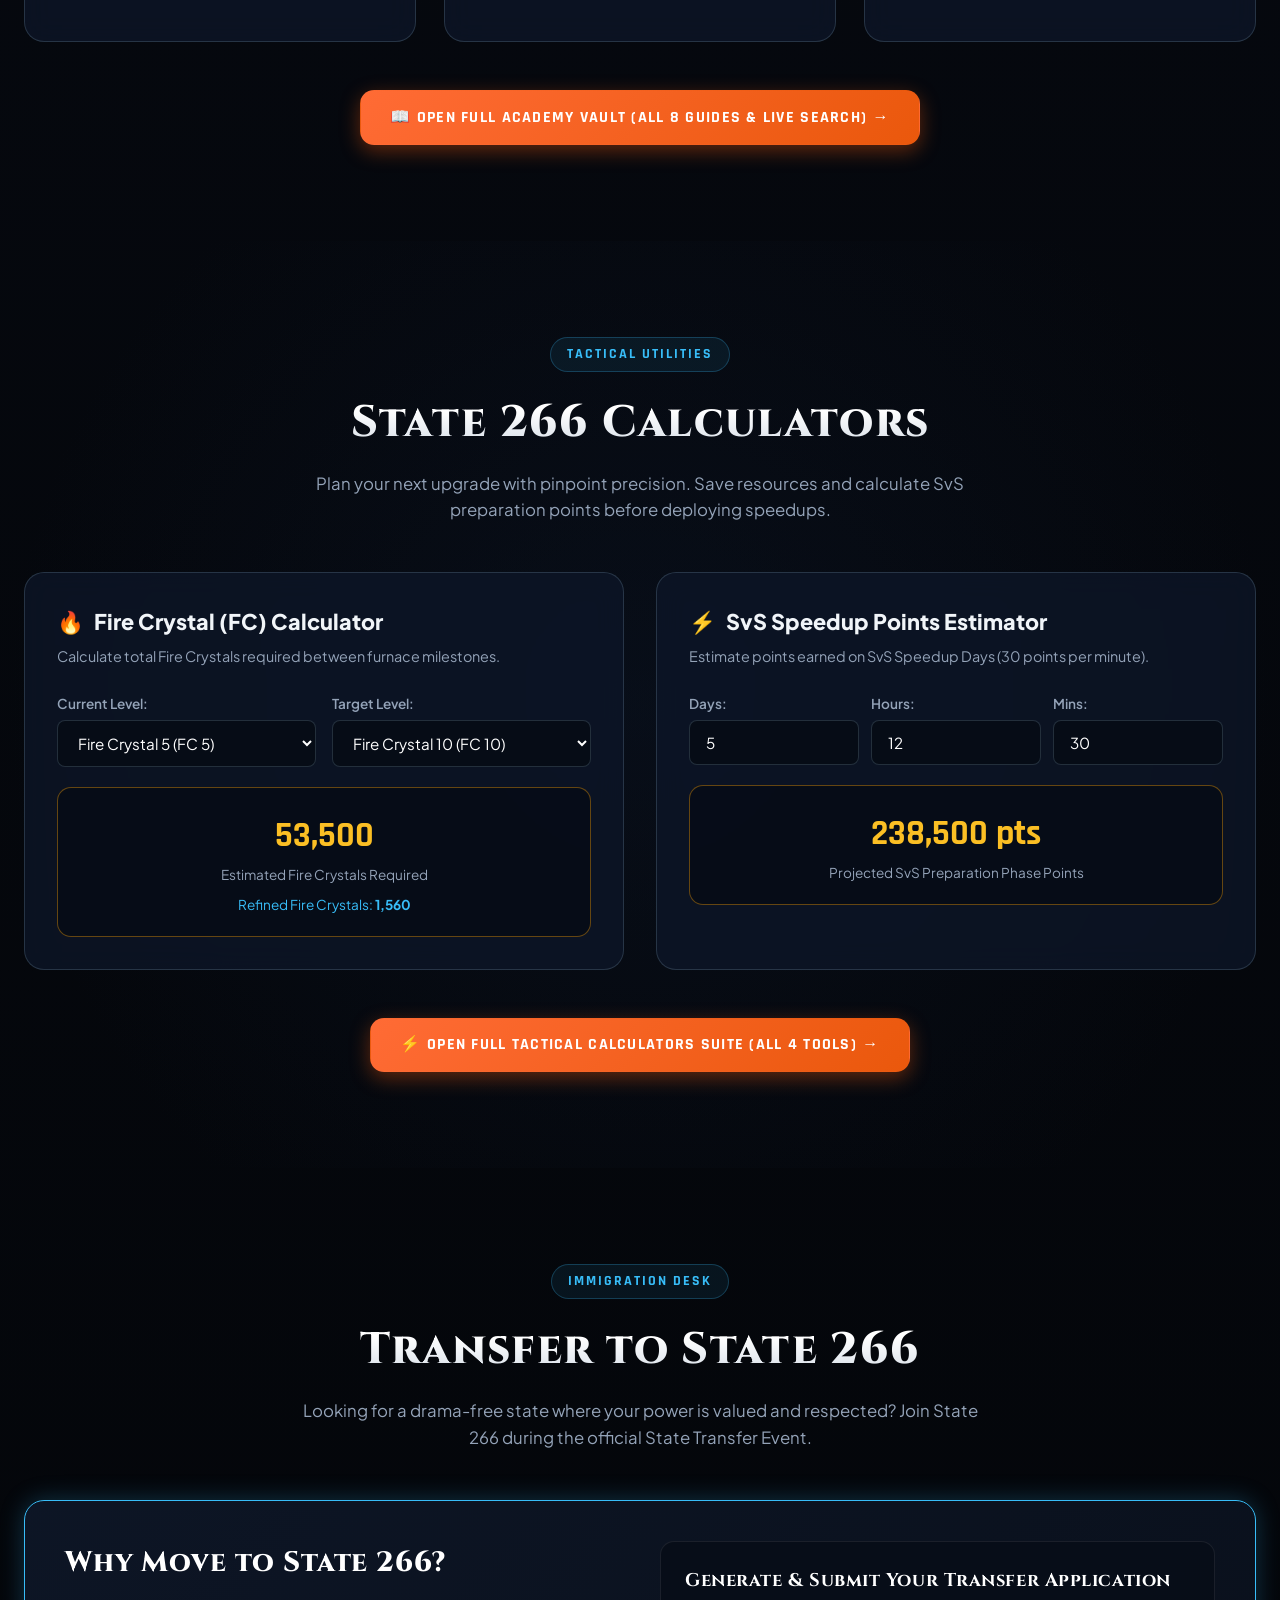
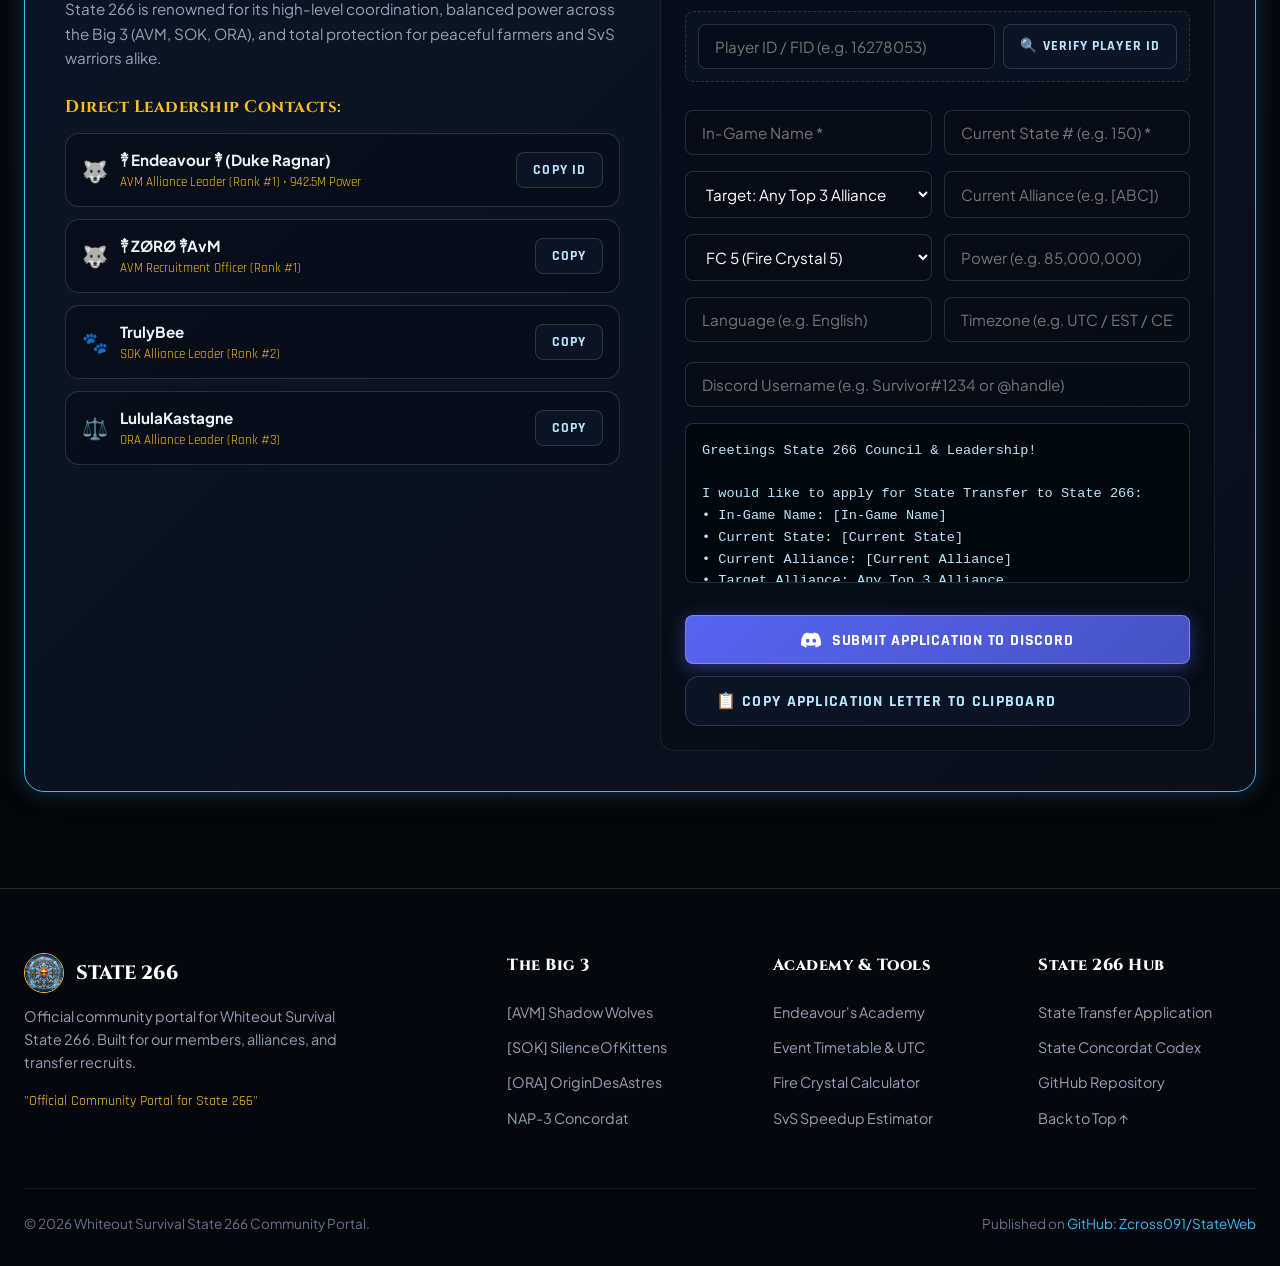
==== commit fdd3773f: "fix: remove ambient audio soundscape and audio toggle button across portal" ====
--- a/index.html
+++ b/index.html
@@ -60,11 +60,6 @@
         <!-- Blizzard Weather FX Toggle -->
         <button class="btn-icon-control active" id="btn-toggle-snow" title="Toggle Snow Particles" aria-label="Toggle snow animation">
           ❄️
-        </button>
-
-        <!-- Ambient Glacial Audio Toggle -->
-        <button class="btn-icon-control" id="btn-toggle-audio" title="Toggle Winter Ambience & Fire Crackle" aria-label="Toggle ambient soundscape">
-          🔊
         </button>
 
         <!-- Mobile Menu Toggle -->
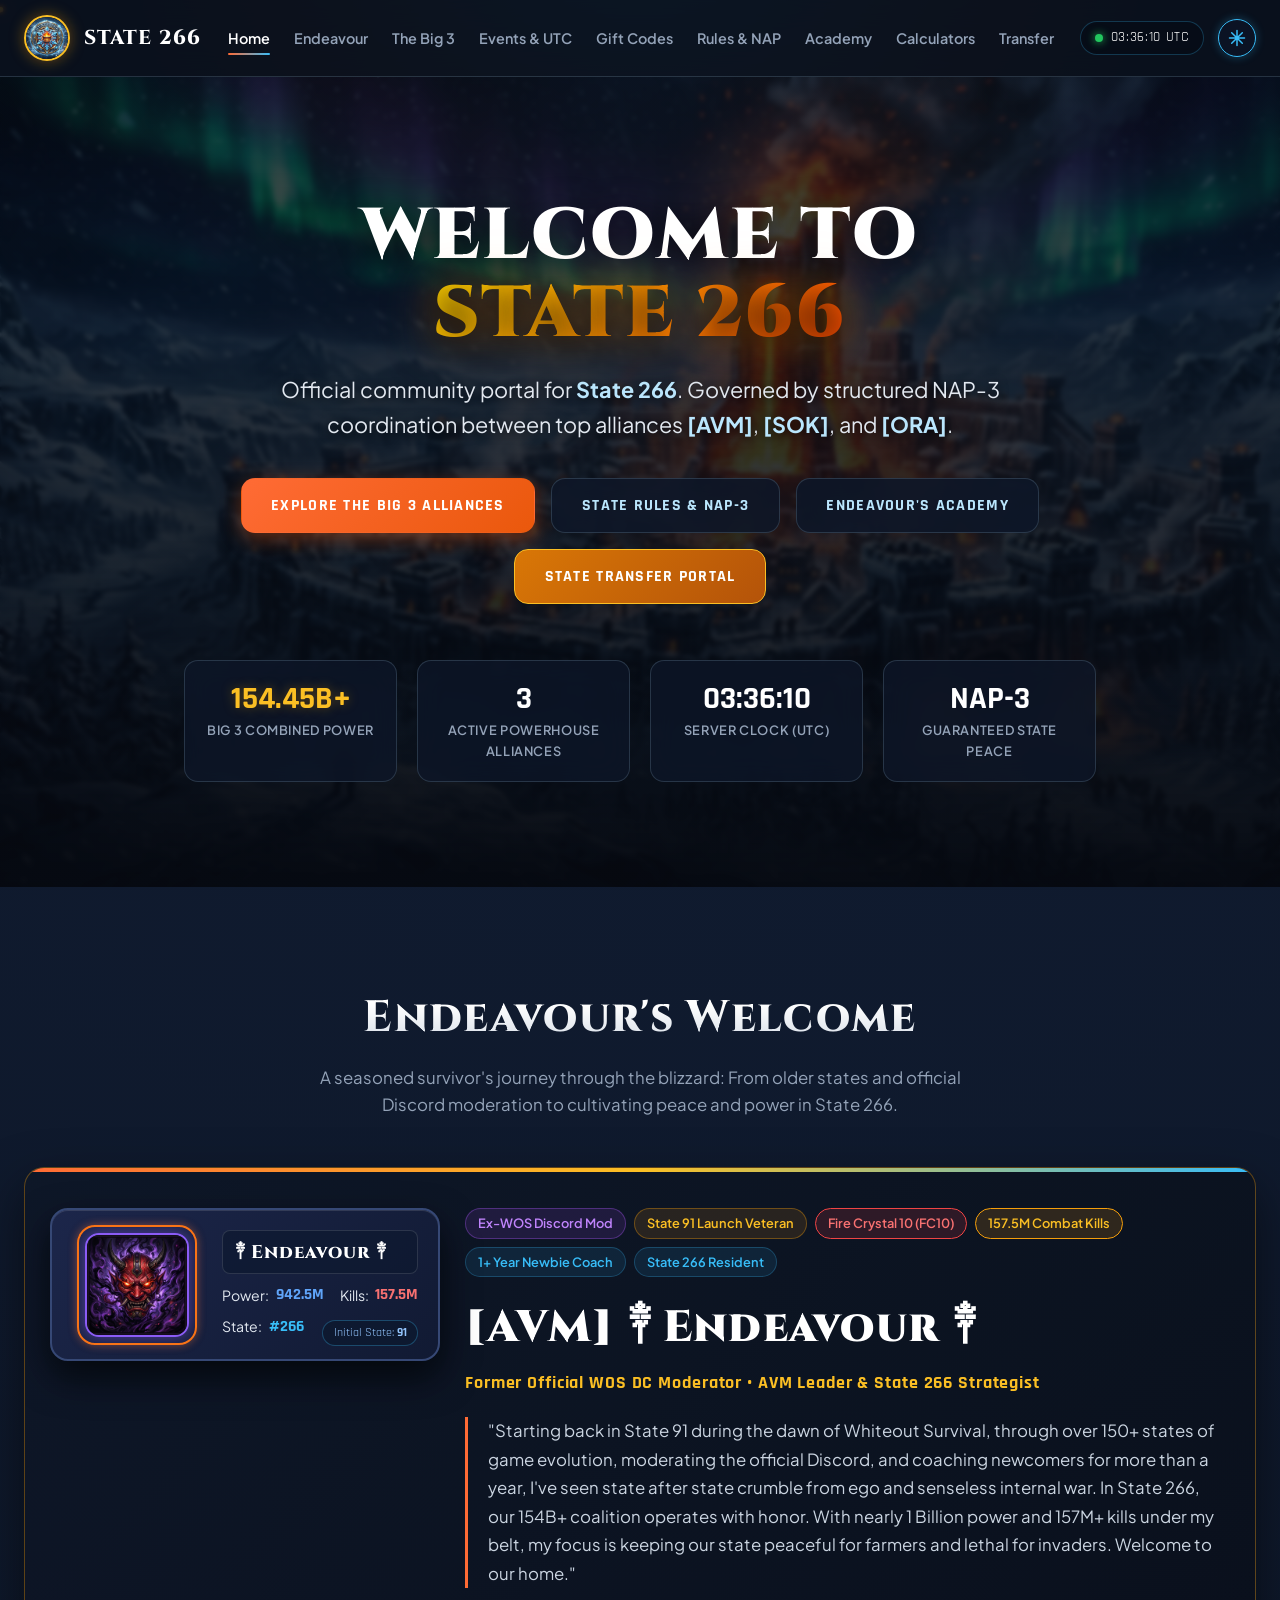
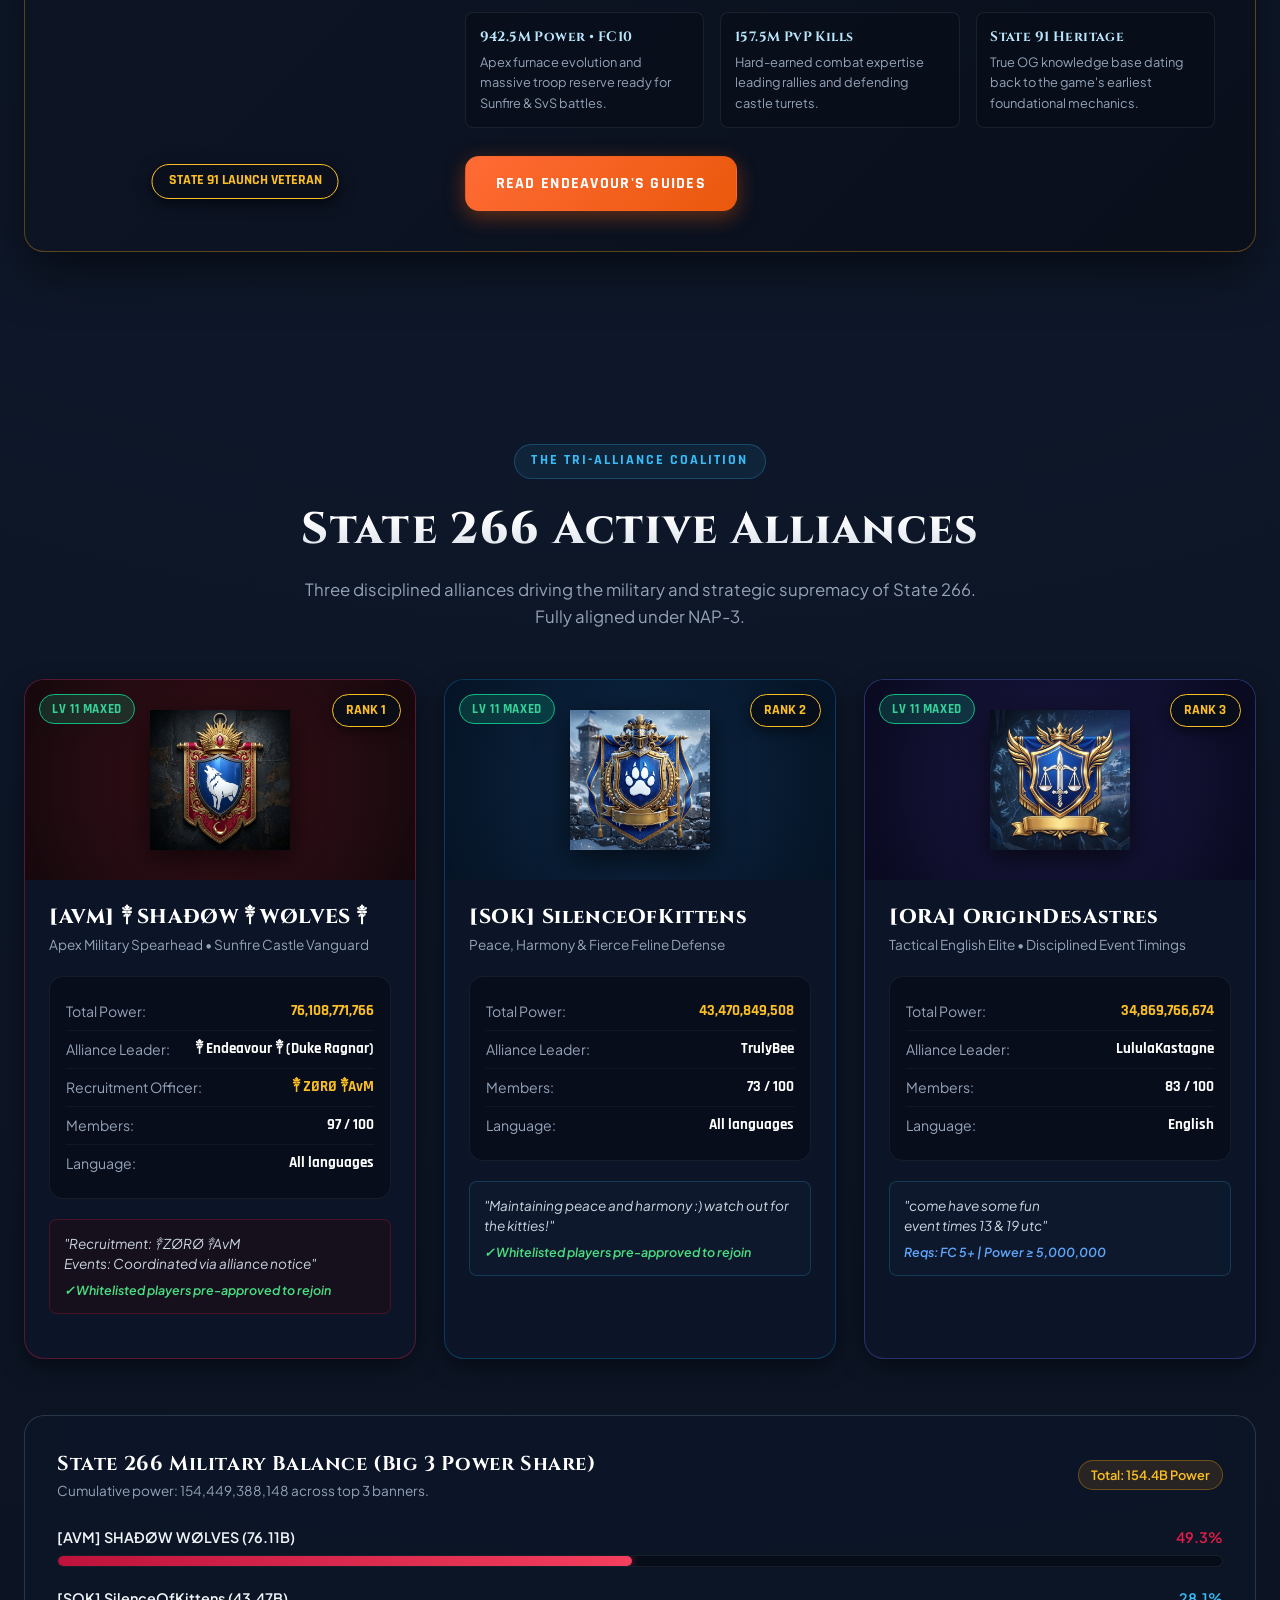
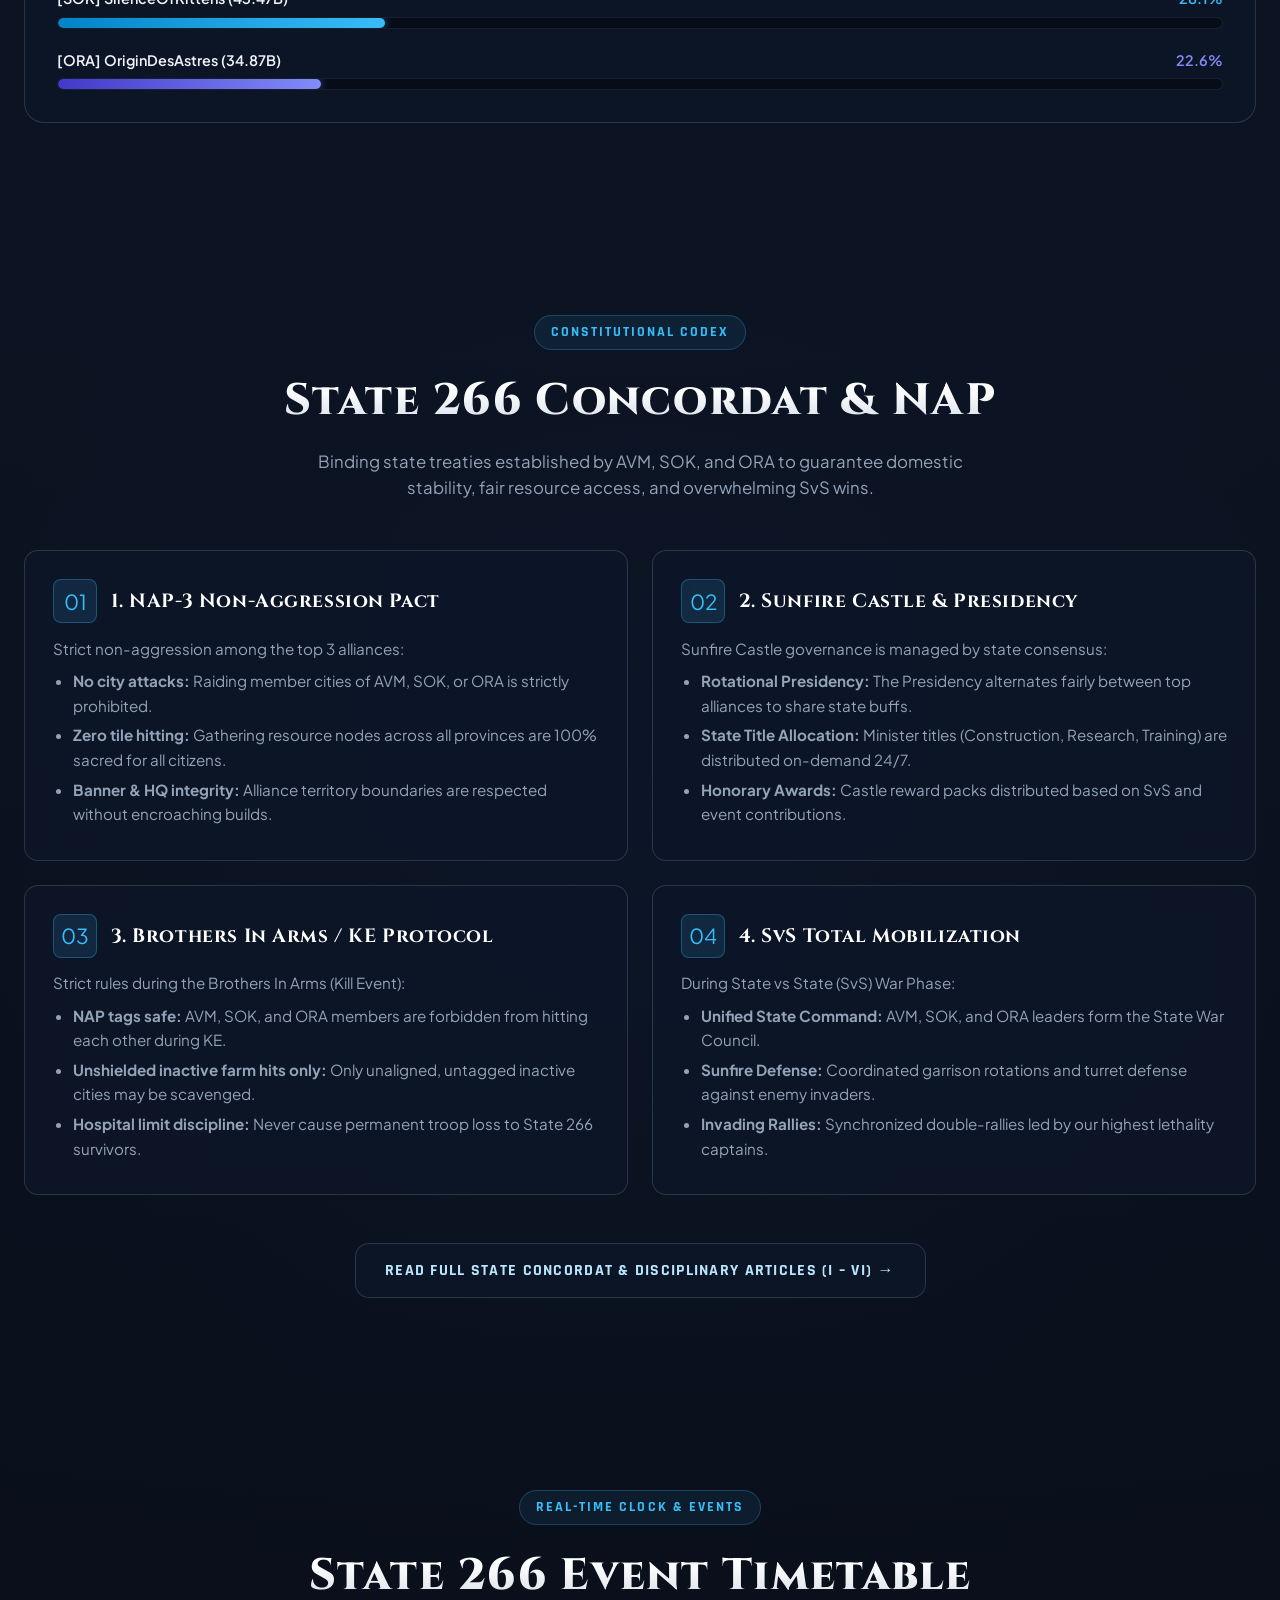
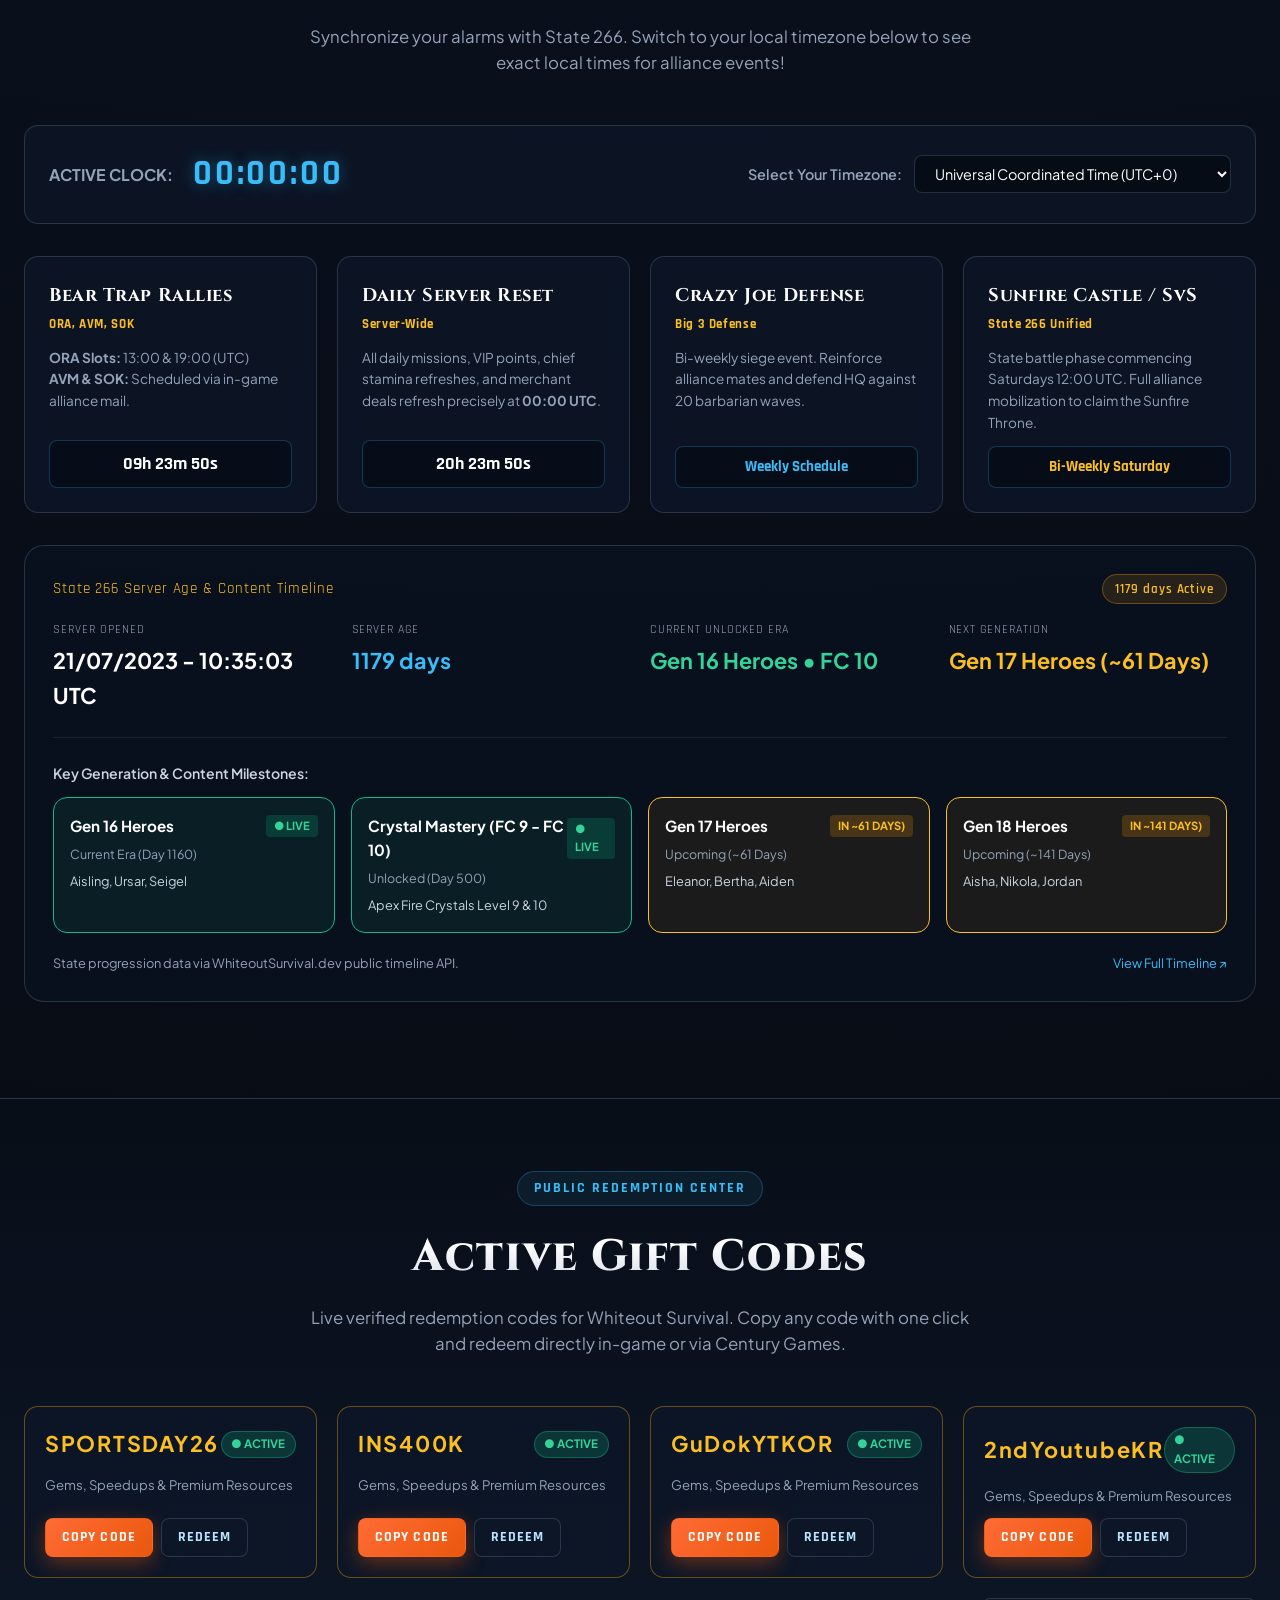
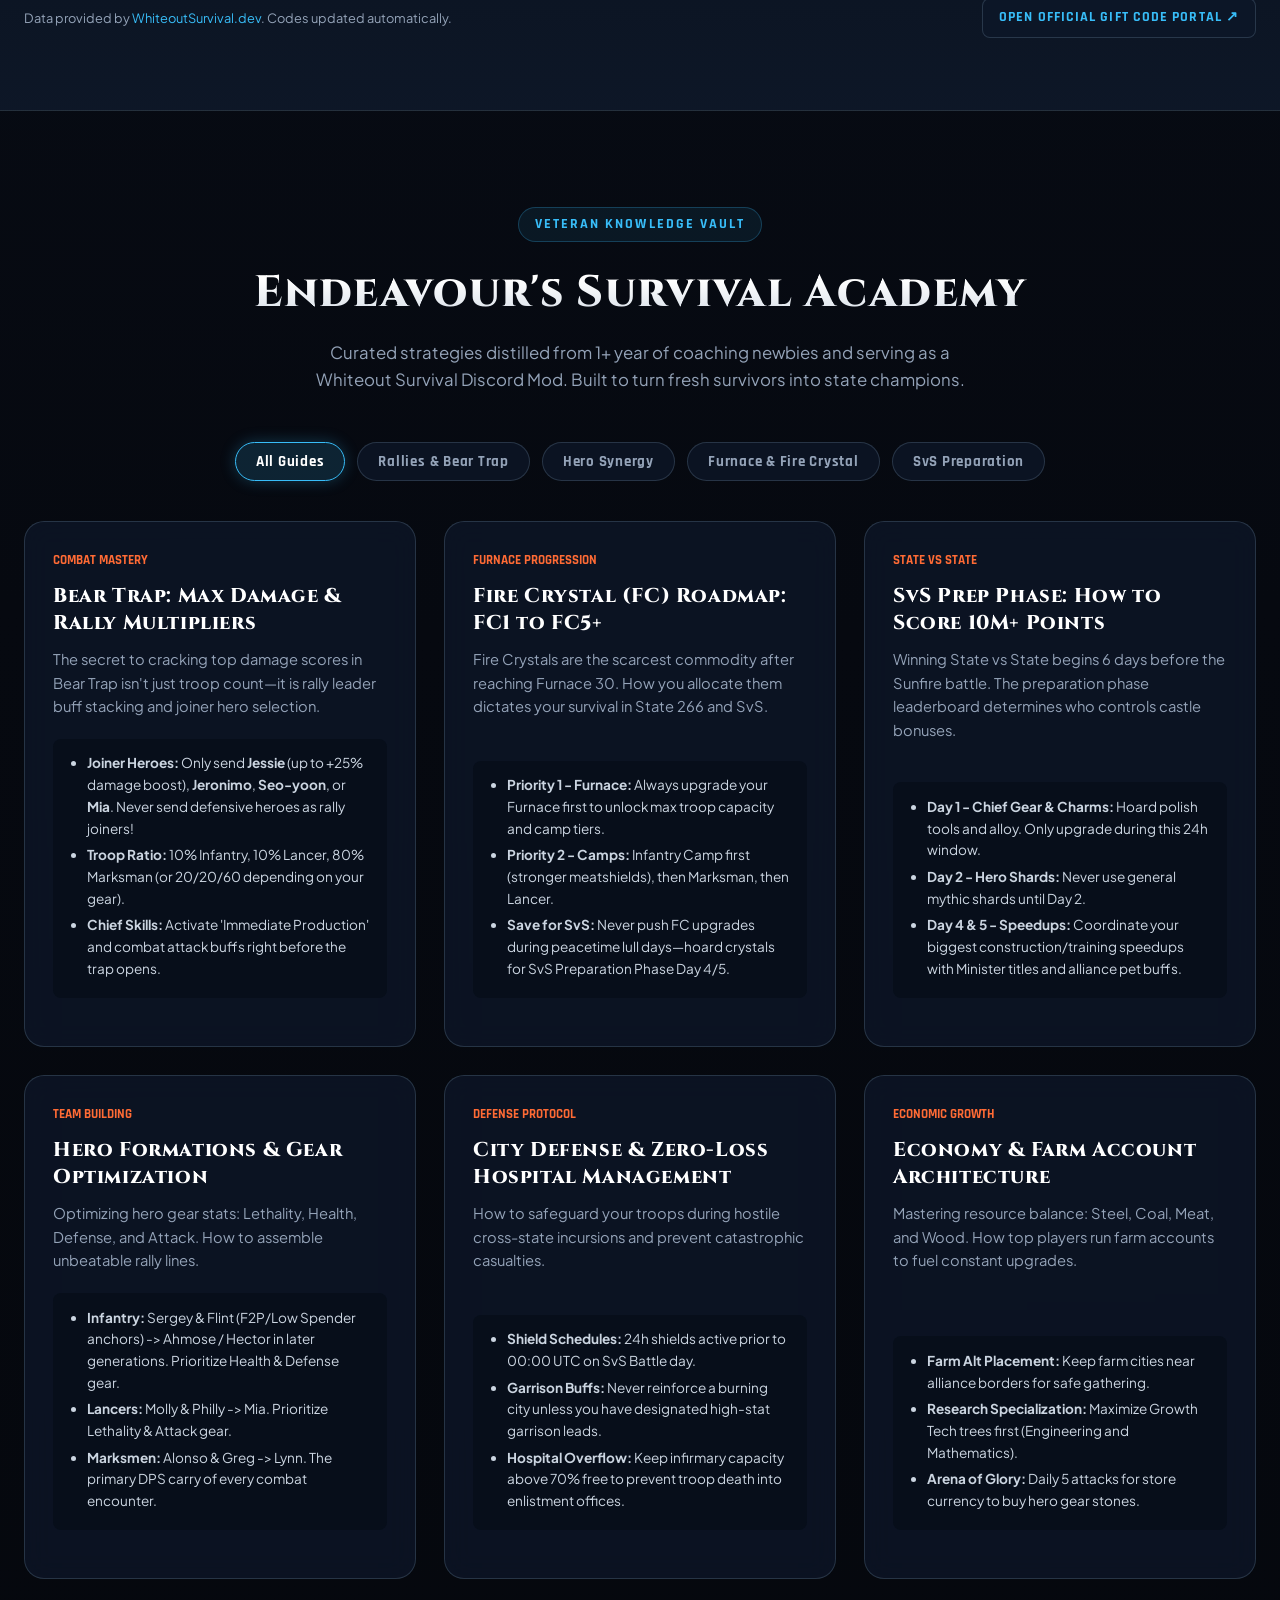
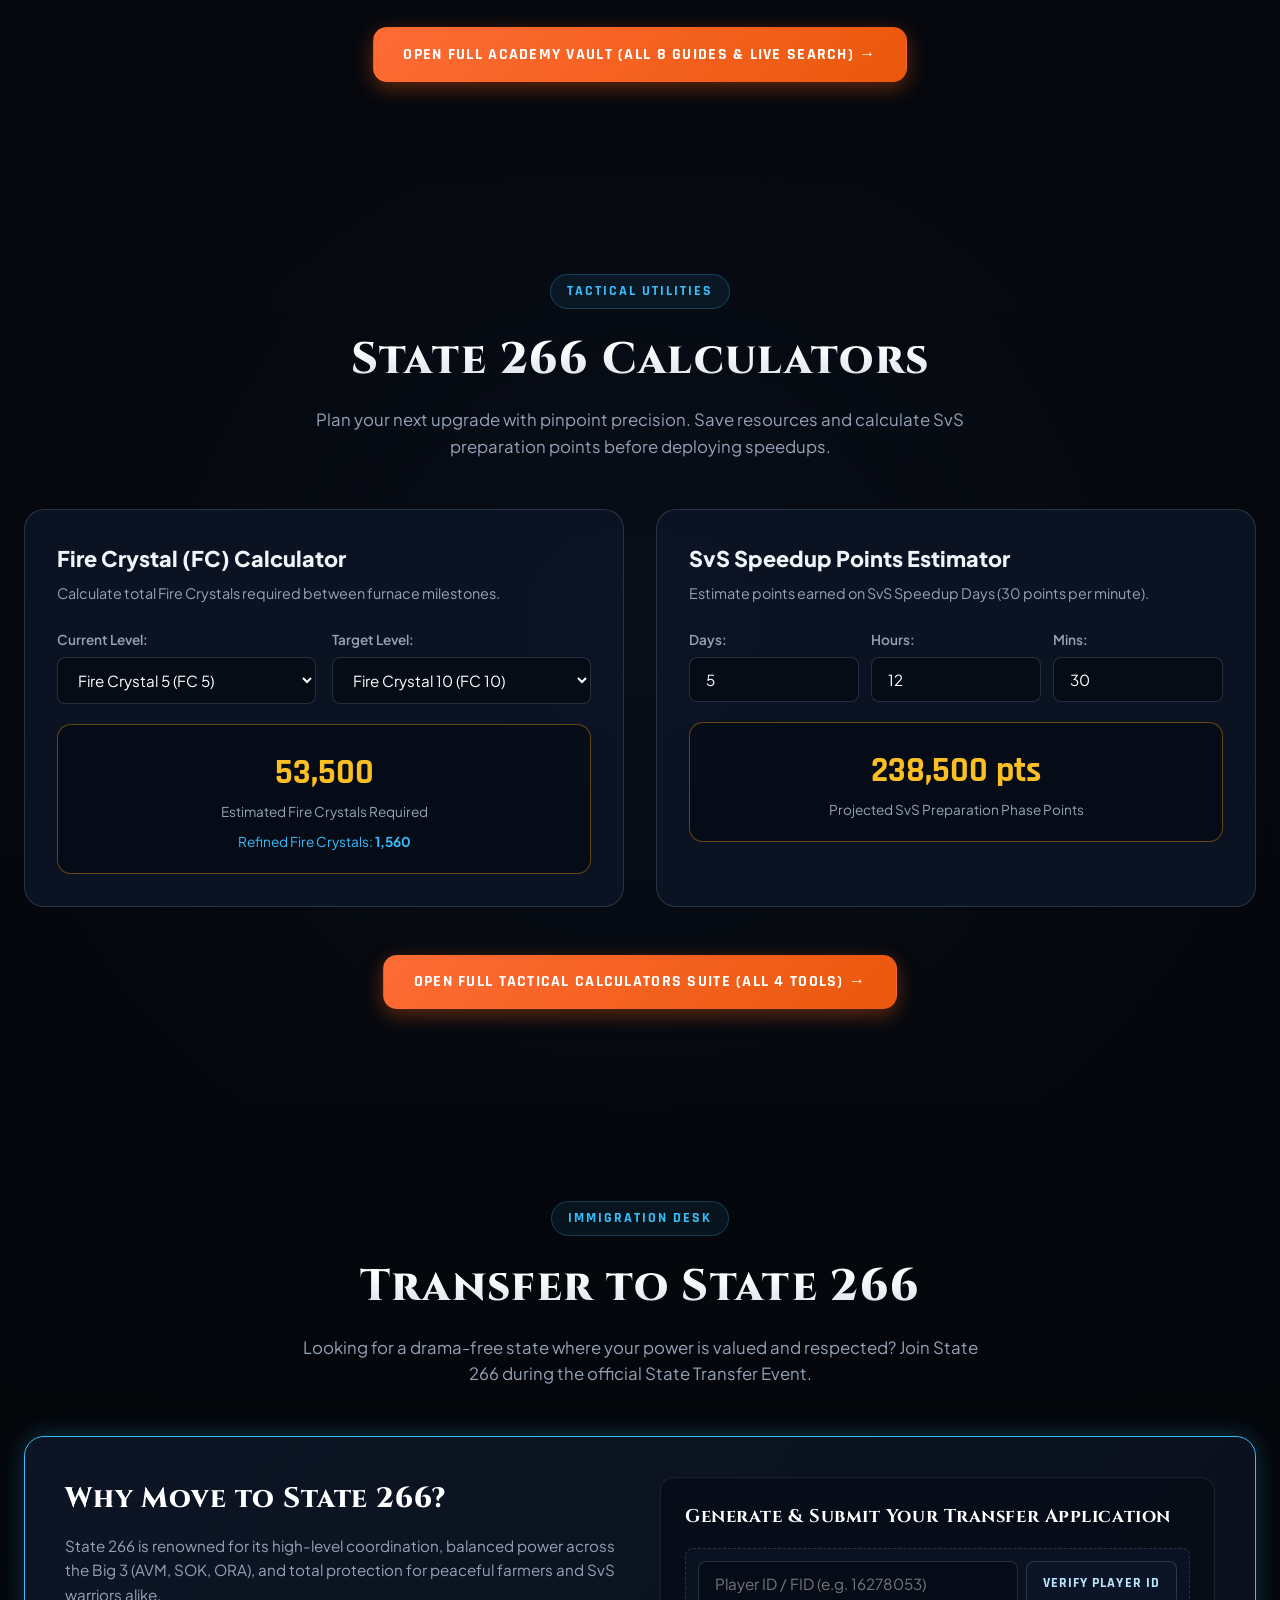
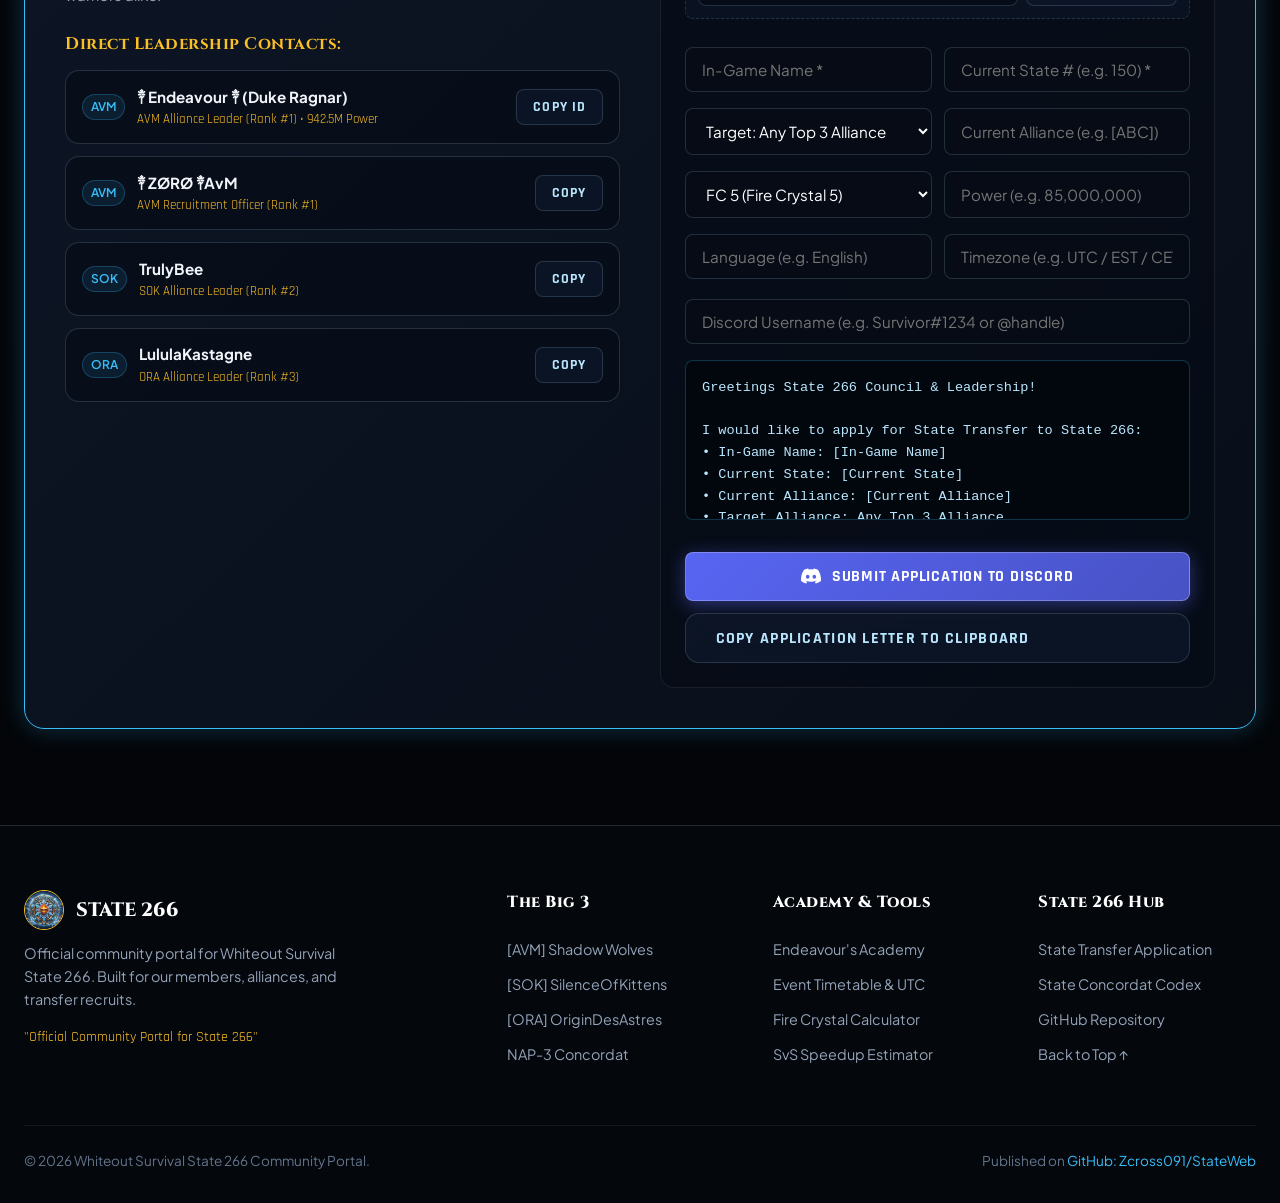
==== commit 923e3828: "style: remove all emojis across profile replica, alliance cards, navigation, and entire portal" ====
--- a/index.html
+++ b/index.html
@@ -59,7 +59,7 @@
 
         <!-- Blizzard Weather FX Toggle -->
         <button class="btn-icon-control active" id="btn-toggle-snow" title="Toggle Snow Particles" aria-label="Toggle snow animation">
-          ❄️
+          <svg width="18" height="18" viewBox="0 0 24 24" fill="none" stroke="currentColor" stroke-width="2" stroke-linecap="round" stroke-linejoin="round"><path d="M12 2v20M2 12h20M4.93 4.93l14.14 14.14M19.07 4.93L4.93 19.07"/></svg>
         </button>
 
         <!-- Mobile Menu Toggle -->
@@ -88,16 +88,16 @@
 
         <div class="hero-cta-group">
           <a href="#alliances" class="btn btn-primary">
-            🛡️ Explore The Big 3 Alliances
+            Explore The Big 3 Alliances
           </a>
           <a href="rules.html" class="btn btn-secondary">
-            📜 State Rules & NAP-3
+            State Rules & NAP-3
           </a>
           <a href="academy.html" class="btn btn-secondary">
-            📖 Endeavour's Academy
+            Endeavour's Academy
           </a>
           <a href="transfer.html" class="btn btn-gold">
-            🌐 State Transfer Portal
+            State Transfer Portal
           </a>
         </div>
 
@@ -141,11 +141,7 @@
               <div class="replica-avatar-col">
                 <div class="replica-frame-wrap">
                   <img src="assets/images/endeavour_oni.jpg" alt="༒ Endeavour ༒" class="replica-avatar-img">
-                  <div class="replica-frame-decor">
-                    <span class="decor-pot" title="Cauldron of Gold Coins">🍯</span>
-                    <span class="decor-broom" title="Witch Broomstick">🧹</span>
-                    <span class="decor-pumpkin" title="Glowing Jack-o'-lantern">🎃</span>
-                  </div>
+                  <div class="replica-frame-decor"></div>
                 </div>
               </div>
 
@@ -153,22 +149,19 @@
               <div class="replica-info-col">
                 <div class="replica-name-bar">
                   <span class="replica-player-name">༒ Endeavour ༒</span>
-                  <span style="color: #60a5fa; font-size: 0.9rem;">✏️</span>
                 </div>
 
                 <div class="replica-stats-grid">
                   <div class="replica-stat-item">
-                    <span>✊ Power:</span>
+                    <span>Power:</span>
                     <span class="replica-stat-val" style="color: #60a5fa;">942.5M</span>
-                    <span style="font-size: 0.75rem; color: #94a3b8;">🔍</span>
                   </div>
                   <div class="replica-stat-item">
-                    <span>⚔️ Kills:</span>
+                    <span>Kills:</span>
                     <span class="replica-stat-val" style="color: #f87171;">157.5M</span>
-                    <span style="font-size: 0.75rem; color: #94a3b8;">🔍</span>
                   </div>
                   <div class="replica-stat-item">
-                    <span>❄️ State:</span>
+                    <span>State:</span>
                     <span class="replica-stat-val" style="color: #38bdf8;">#266</span>
                   </div>
                 </div>
@@ -176,25 +169,23 @@
                 <!-- Initial State Pill -->
                 <div class="replica-initial-state-pill" title="Original Launch Server">
                   <span>Initial State: <strong>91</strong></span>
-                  <span>👁️</span>
                 </div>
               </div>
             </div>
 
             <div class="mentor-badge-ribbon">
-              <span>⭐</span>
               <span>STATE 91 LAUNCH VETERAN</span>
             </div>
           </div>
 
           <div class="mentor-details">
             <div class="mentor-credentials">
-              <span class="tag-credential mod">🛡️ Ex-WOS Discord Mod</span>
-              <span class="tag-credential veteran">👑 State 91 Launch Veteran</span>
-              <span class="tag-credential" style="background: rgba(239, 68, 68, 0.15); border-color: #ef4444; color: #f87171;">🏰 Fire Crystal 10 (FC10)</span>
-              <span class="tag-credential" style="background: rgba(245, 158, 11, 0.15); border-color: #f59e0b; color: #fbbf24;">⚔️ 157.5M Combat Kills</span>
-              <span class="tag-credential">🎓 1+ Year Newbie Coach</span>
-              <span class="tag-credential">❄️ State 266 Resident</span>
+              <span class="tag-credential mod">Ex-WOS Discord Mod</span>
+              <span class="tag-credential veteran">State 91 Launch Veteran</span>
+              <span class="tag-credential" style="background: rgba(239, 68, 68, 0.15); border-color: #ef4444; color: #f87171;">Fire Crystal 10 (FC10)</span>
+              <span class="tag-credential" style="background: rgba(245, 158, 11, 0.15); border-color: #f59e0b; color: #fbbf24;">157.5M Combat Kills</span>
+              <span class="tag-credential">1+ Year Newbie Coach</span>
+              <span class="tag-credential">State 266 Resident</span>
             </div>
 
             <h3 class="mentor-name">[AVM] ༒ Endeavour ༒</h3>
@@ -221,7 +212,7 @@
 
             <div style="display: flex; gap: 1rem; flex-wrap: wrap;">
               <a href="#academy" class="btn btn-primary">
-                📚 Read Endeavour's Guides
+                Read Endeavour's Guides
               </a>
             </div>
           </div>
@@ -246,7 +237,7 @@
             <div class="card-crest-banner">
               <img src="assets/images/avm_crest.jpg" alt="AVM Shadow Wolves Crest" class="crest-banner-img">
               <div class="level-badge-overlay">LV 11 MAXED</div>
-              <div class="rank-badge-overlay">🏆 RANK 1</div>
+              <div class="rank-badge-overlay">RANK 1</div>
             </div>
 
             <div class="card-content">
@@ -255,23 +246,23 @@
 
               <div class="ingame-stats-list">
                 <div class="ingame-stat-row">
-                  <span class="stat-label-with-icon">⚡ Total Power:</span>
+                  <span class="stat-label-with-icon">Total Power:</span>
                   <span class="stat-value-bold power">76,108,771,766</span>
                 </div>
                 <div class="ingame-stat-row">
-                  <span class="stat-label-with-icon">👑 Alliance Leader:</span>
+                  <span class="stat-label-with-icon">Alliance Leader:</span>
                   <span class="stat-value-bold">༒ Endeavour ༒ (Duke Ragnar)</span>
                 </div>
                 <div class="ingame-stat-row">
-                  <span class="stat-label-with-icon">✉️ Recruitment Officer:</span>
+                  <span class="stat-label-with-icon">Recruitment Officer:</span>
                   <span class="stat-value-bold" style="color: #fbbf24;">༒ ZØRØ ༒AvM</span>
                 </div>
                 <div class="ingame-stat-row">
-                  <span class="stat-label-with-icon">👥 Members:</span>
+                  <span class="stat-label-with-icon">Members:</span>
                   <span class="stat-value-bold">97 / 100</span>
                 </div>
                 <div class="ingame-stat-row">
-                  <span class="stat-label-with-icon">💬 Language:</span>
+                  <span class="stat-label-with-icon">Language:</span>
                   <span class="stat-value-bold">All languages</span>
                 </div>
               </div>
@@ -290,7 +281,7 @@
             <div class="card-crest-banner">
               <img src="assets/images/sok_crest.jpg" alt="SOK SilenceOfKittens Crest" class="crest-banner-img">
               <div class="level-badge-overlay">LV 11 MAXED</div>
-              <div class="rank-badge-overlay">🥈 RANK 2</div>
+              <div class="rank-badge-overlay">RANK 2</div>
             </div>
 
             <div class="card-content">
@@ -299,19 +290,19 @@
 
               <div class="ingame-stats-list">
                 <div class="ingame-stat-row">
-                  <span class="stat-label-with-icon">⚡ Total Power:</span>
+                  <span class="stat-label-with-icon">Total Power:</span>
                   <span class="stat-value-bold power">43,470,849,508</span>
                 </div>
                 <div class="ingame-stat-row">
-                  <span class="stat-label-with-icon">👑 Alliance Leader:</span>
+                  <span class="stat-label-with-icon">Alliance Leader:</span>
                   <span class="stat-value-bold">TrulyBee</span>
                 </div>
                 <div class="ingame-stat-row">
-                  <span class="stat-label-with-icon">👥 Members:</span>
+                  <span class="stat-label-with-icon">Members:</span>
                   <span class="stat-value-bold">73 / 100</span>
                 </div>
                 <div class="ingame-stat-row">
-                  <span class="stat-label-with-icon">💬 Language:</span>
+                  <span class="stat-label-with-icon">Language:</span>
                   <span class="stat-value-bold">All languages</span>
                 </div>
               </div>
@@ -330,7 +321,7 @@
             <div class="card-crest-banner">
               <img src="assets/images/ora_crest.jpg" alt="ORA OriginDesAstres Crest" class="crest-banner-img">
               <div class="level-badge-overlay">LV 11 MAXED</div>
-              <div class="rank-badge-overlay">🥉 RANK 3</div>
+              <div class="rank-badge-overlay">RANK 3</div>
             </div>
 
             <div class="card-content">
@@ -339,19 +330,19 @@
 
               <div class="ingame-stats-list">
                 <div class="ingame-stat-row">
-                  <span class="stat-label-with-icon">⚡ Total Power:</span>
+                  <span class="stat-label-with-icon">Total Power:</span>
                   <span class="stat-value-bold power">34,869,766,674</span>
                 </div>
                 <div class="ingame-stat-row">
-                  <span class="stat-label-with-icon">👑 Alliance Leader:</span>
+                  <span class="stat-label-with-icon">Alliance Leader:</span>
                   <span class="stat-value-bold">LululaKastagne</span>
                 </div>
                 <div class="ingame-stat-row">
-                  <span class="stat-label-with-icon">👥 Members:</span>
+                  <span class="stat-label-with-icon">Members:</span>
                   <span class="stat-value-bold">83 / 100</span>
                 </div>
                 <div class="ingame-stat-row">
-                  <span class="stat-label-with-icon">💬 Language:</span>
+                  <span class="stat-label-with-icon">Language:</span>
                   <span class="stat-value-bold">English</span>
                 </div>
               </div>
@@ -359,7 +350,7 @@
               <div class="ingame-notice-box">
                 <div>"come have some fun<br>event times 13 & 19 utc"</div>
                 <div style="color: #60a5fa; font-size: 0.78rem; font-weight: 600; margin-top: 0.4rem;">
-                  🏰 Reqs: FC 5+ | ⚔️ Power ≥ 5,000,000
+                  Reqs: FC 5+ | Power ≥ 5,000,000
                 </div>
               </div>
 
@@ -425,7 +416,7 @@
         <div class="rules-grid">
           <div class="rule-box">
             <div class="rule-header">
-              <div class="rule-icon-pill">🛡️</div>
+              <div class="rule-icon-pill">01</div>
               <h3 class="rule-title">1. NAP-3 Non-Aggression Pact</h3>
             </div>
             <div class="rule-body">
@@ -440,7 +431,7 @@
 
           <div class="rule-box">
             <div class="rule-header">
-              <div class="rule-icon-pill">👑</div>
+              <div class="rule-icon-pill">02</div>
               <h3 class="rule-title">2. Sunfire Castle & Presidency</h3>
             </div>
             <div class="rule-body">
@@ -455,7 +446,7 @@
 
           <div class="rule-box">
             <div class="rule-header">
-              <div class="rule-icon-pill">⚔️</div>
+              <div class="rule-icon-pill">03</div>
               <h3 class="rule-title">3. Brothers In Arms / KE Protocol</h3>
             </div>
             <div class="rule-body">
@@ -470,7 +461,7 @@
 
           <div class="rule-box">
             <div class="rule-header">
-              <div class="rule-icon-pill">🔥</div>
+              <div class="rule-icon-pill">04</div>
               <h3 class="rule-title">4. SvS Total Mobilization</h3>
             </div>
             <div class="rule-body">
@@ -487,7 +478,7 @@
         <!-- Link to Dedicated Rules Page -->
         <div style="text-align: center; margin-bottom: 0;">
           <a href="rules.html" class="btn btn-secondary">
-            📜 Read Full State Concordat & Disciplinary Articles (I – VI) →
+            Read Full State Concordat & Disciplinary Articles (I – VI) →
           </a>
         </div>
       </div>
@@ -534,7 +525,6 @@
         <div class="events-cards-grid">
           <!-- Event 1: Bear Trap -->
           <div class="event-box">
-            <div class="event-icon-badge">🐻</div>
             <h3 class="event-title">Bear Trap Rallies</h3>
             <div class="event-alliances-tag">ORA, AVM, SOK</div>
             <p class="event-schedule-desc">
@@ -548,7 +538,6 @@
 
           <!-- Event 2: Daily Reset -->
           <div class="event-box">
-            <div class="event-icon-badge">🌅</div>
             <h3 class="event-title">Daily Server Reset</h3>
             <div class="event-alliances-tag">Server-Wide</div>
             <p class="event-schedule-desc">
@@ -561,7 +550,6 @@
 
           <!-- Event 3: Crazy Joe -->
           <div class="event-box">
-            <div class="event-icon-badge">🧟</div>
             <h3 class="event-title">Crazy Joe Defense</h3>
             <div class="event-alliances-tag">Big 3 Defense</div>
             <p class="event-schedule-desc">
@@ -574,7 +562,6 @@
 
           <!-- Event 4: Sunfire / SvS -->
           <div class="event-box">
-            <div class="event-icon-badge">🏰</div>
             <h3 class="event-title">Sunfire Castle / SvS</h3>
             <div class="event-alliances-tag">State 266 Unified</div>
             <p class="event-schedule-desc">
@@ -589,7 +576,7 @@
         <!-- STATE 266 SERVER TIMELINE & GENERATION TRACKER (API INTEGRATED) -->
         <div class="server-timeline-card" id="server-timeline-card">
           <div class="timeline-events-heading">
-            <span>⏳ State 266 Server Age & Content Timeline</span>
+            <span>State 266 Server Age & Content Timeline</span>
             <span class="tag-credential veteran" id="state-age-badge">1,178+ Days Active</span>
           </div>
 
@@ -646,7 +633,7 @@
         <div class="api-attribution">
           <span>Data provided by <a href="https://whiteoutsurvival.dev" target="_blank" rel="noopener">WhiteoutSurvival.dev</a>. Codes updated automatically.</span>
           <a href="https://wos-giftcode.centurygame.com/" target="_blank" rel="noopener" class="btn btn-sm btn-secondary">
-            🎁 Open Century Games Redeem Portal ↗
+            Open Official Gift Code Portal ↗
           </a>
         </div>
       </div>
@@ -665,16 +652,16 @@
 
         <div class="academy-filter-bar">
           <button class="filter-btn active" data-filter="all">All Guides</button>
-          <button class="filter-btn" data-filter="combat">🐻 Rallies & Bear Trap</button>
-          <button class="filter-btn" data-filter="heroes">🛡️ Hero Synergy</button>
-          <button class="filter-btn" data-filter="furnace">🔥 Furnace & Fire Crystal</button>
-          <button class="filter-btn" data-filter="svs">🏆 SvS Preparation</button>
+          <button class="filter-btn" data-filter="combat">Rallies & Bear Trap</button>
+          <button class="filter-btn" data-filter="heroes">Hero Synergy</button>
+          <button class="filter-btn" data-filter="furnace">Furnace & Fire Crystal</button>
+          <button class="filter-btn" data-filter="svs">SvS Preparation</button>
         </div>
 
         <div class="guides-grid">
           <!-- Guide 1: Bear Trap -->
           <article class="guide-card" data-category="combat">
-            <span class="guide-category-tag">⚔️ Combat Mastery</span>
+            <span class="guide-category-tag">Combat Mastery</span>
             <h3 class="guide-title">Bear Trap: Max Damage & Rally Multipliers</h3>
             <p class="guide-excerpt">
               The secret to cracking top damage scores in Bear Trap isn't just troop count—it is rally leader buff stacking and joiner hero selection.
@@ -690,7 +677,7 @@
 
           <!-- Guide 2: Fire Crystal Prioritization -->
           <article class="guide-card" data-category="furnace">
-            <span class="guide-category-tag">🔥 Furnace Progression</span>
+            <span class="guide-category-tag">Furnace Progression</span>
             <h3 class="guide-title">Fire Crystal (FC) Roadmap: FC1 to FC5+</h3>
             <p class="guide-excerpt">
               Fire Crystals are the scarcest commodity after reaching Furnace 30. How you allocate them dictates your survival in State 266 and SvS.
@@ -706,7 +693,7 @@
 
           <!-- Guide 3: SvS Prep Hoarding -->
           <article class="guide-card" data-category="svs">
-            <span class="guide-category-tag">🏆 State vs State</span>
+            <span class="guide-category-tag">State vs State</span>
             <h3 class="guide-title">SvS Prep Phase: How to Score 10M+ Points</h3>
             <p class="guide-excerpt">
               Winning State vs State begins 6 days before the Sunfire battle. The preparation phase leaderboard determines who controls castle bonuses.
@@ -722,7 +709,7 @@
 
           <!-- Guide 4: Hero Formations -->
           <article class="guide-card" data-category="heroes">
-            <span class="guide-category-tag">🛡️ Team Building</span>
+            <span class="guide-category-tag">Team Building</span>
             <h3 class="guide-title">Hero Formations & Gear Optimization</h3>
             <p class="guide-excerpt">
               Optimizing hero gear stats: Lethality, Health, Defense, and Attack. How to assemble unbeatable rally lines.
@@ -738,7 +725,7 @@
 
           <!-- Guide 5: Shield Discipline -->
           <article class="guide-card" data-category="svs">
-            <span class="guide-category-tag">🛡️ Defense Protocol</span>
+            <span class="guide-category-tag">Defense Protocol</span>
             <h3 class="guide-title">City Defense & Zero-Loss Hospital Management</h3>
             <p class="guide-excerpt">
               How to safeguard your troops during hostile cross-state incursions and prevent catastrophic casualties.
@@ -754,7 +741,7 @@
 
           <!-- Guide 6: F2P & Low Spender Economy -->
           <article class="guide-card" data-category="furnace">
-            <span class="guide-category-tag">💰 Economic Growth</span>
+            <span class="guide-category-tag">Economic Growth</span>
             <h3 class="guide-title">Economy & Farm Account Architecture</h3>
             <p class="guide-excerpt">
               Mastering resource balance: Steel, Coal, Meat, and Wood. How top players run farm accounts to fuel constant upgrades.
@@ -772,7 +759,7 @@
         <!-- Link to Dedicated Academy Page -->
         <div style="text-align: center; margin-top: 3rem;">
           <a href="academy.html" class="btn btn-primary">
-            📖 Open Full Academy Vault (All 8 Guides & Live Search) →
+            Open Full Academy Vault (All 8 Guides & Live Search) →
           </a>
         </div>
       </div>
@@ -793,7 +780,6 @@
           <!-- Calculator 1: Fire Crystal -->
           <div class="calculator-card">
             <div class="calc-title">
-              <span>🔥</span>
               <span>Fire Crystal (FC) Calculator</span>
             </div>
             <p class="calc-desc">Calculate total Fire Crystals required between furnace milestones.</p>
@@ -845,7 +831,6 @@
           <!-- Calculator 2: Speedup Points -->
           <div class="calculator-card">
             <div class="calc-title">
-              <span>⚡</span>
               <span>SvS Speedup Points Estimator</span>
             </div>
             <p class="calc-desc">Estimate points earned on SvS Speedup Days (30 points per minute).</p>
@@ -875,7 +860,7 @@
         <!-- Link to Dedicated Calculators Page -->
         <div style="text-align: center; margin-top: 3rem;">
           <a href="calculators.html" class="btn btn-primary">
-            ⚡ Open Full Tactical Calculators Suite (All 4 Tools) →
+            Open Full Tactical Calculators Suite (All 4 Tools) →
           </a>
         </div>
       </div>
@@ -904,7 +889,7 @@
               <div class="transfer-contacts-list">
                 <div class="contact-badge-item">
                   <div class="contact-meta">
-                    <span style="font-size: 1.3rem;">🐺</span>
+                    <span class="tag-credential" style="padding: 0.15rem 0.5rem; font-size: 0.75rem;">AVM</span>
                     <div>
                       <div class="contact-name">༒ Endeavour ༒ (Duke Ragnar)</div>
                       <div class="contact-role">AVM Alliance Leader (Rank #1) • 942.5M Power</div>
@@ -915,7 +900,7 @@
 
                 <div class="contact-badge-item">
                   <div class="contact-meta">
-                    <span style="font-size: 1.3rem;">🐺</span>
+                    <span class="tag-credential" style="padding: 0.15rem 0.5rem; font-size: 0.75rem;">AVM</span>
                     <div>
                       <div class="contact-name">༒ ZØRØ ༒AvM</div>
                       <div class="contact-role">AVM Recruitment Officer (Rank #1)</div>
@@ -926,7 +911,7 @@
 
                 <div class="contact-badge-item">
                   <div class="contact-meta">
-                    <span style="font-size: 1.3rem;">🐾</span>
+                    <span class="tag-credential" style="padding: 0.15rem 0.5rem; font-size: 0.75rem;">SOK</span>
                     <div>
                       <div class="contact-name">TrulyBee</div>
                       <div class="contact-role">SOK Alliance Leader (Rank #2)</div>
@@ -937,7 +922,7 @@
 
                 <div class="contact-badge-item">
                   <div class="contact-meta">
-                    <span style="font-size: 1.3rem;">⚖️</span>
+                    <span class="tag-credential" style="padding: 0.15rem 0.5rem; font-size: 0.75rem;">ORA</span>
                     <div>
                       <div class="contact-name">LululaKastagne</div>
                       <div class="contact-role">ORA Alliance Leader (Rank #3)</div>
@@ -956,7 +941,7 @@
               <div class="fid-lookup-box">
                 <input type="text" id="tf-fid" class="input-field" placeholder="Player ID / FID (e.g. 16278053)" style="flex: 1;">
                 <button type="button" class="btn btn-sm btn-secondary" id="btn-lookup-fid" style="white-space: nowrap;">
-                  🔍 Verify Player ID
+                  Verify Player ID
                 </button>
               </div>
               <div id="verified-player-display" class="verified-player-card" style="display: none;"></div>
@@ -1011,7 +996,7 @@
                   <span>Submit Application to Discord</span>
                 </button>
                 <button type="button" class="btn btn-secondary" id="btn-copy-transfer">
-                  📋 Copy Application Letter to Clipboard
+                  Copy Application Letter to Clipboard
                 </button>
               </div>
               <div id="tf-status-msg" class="transfer-status-msg" style="display:none;"></div>
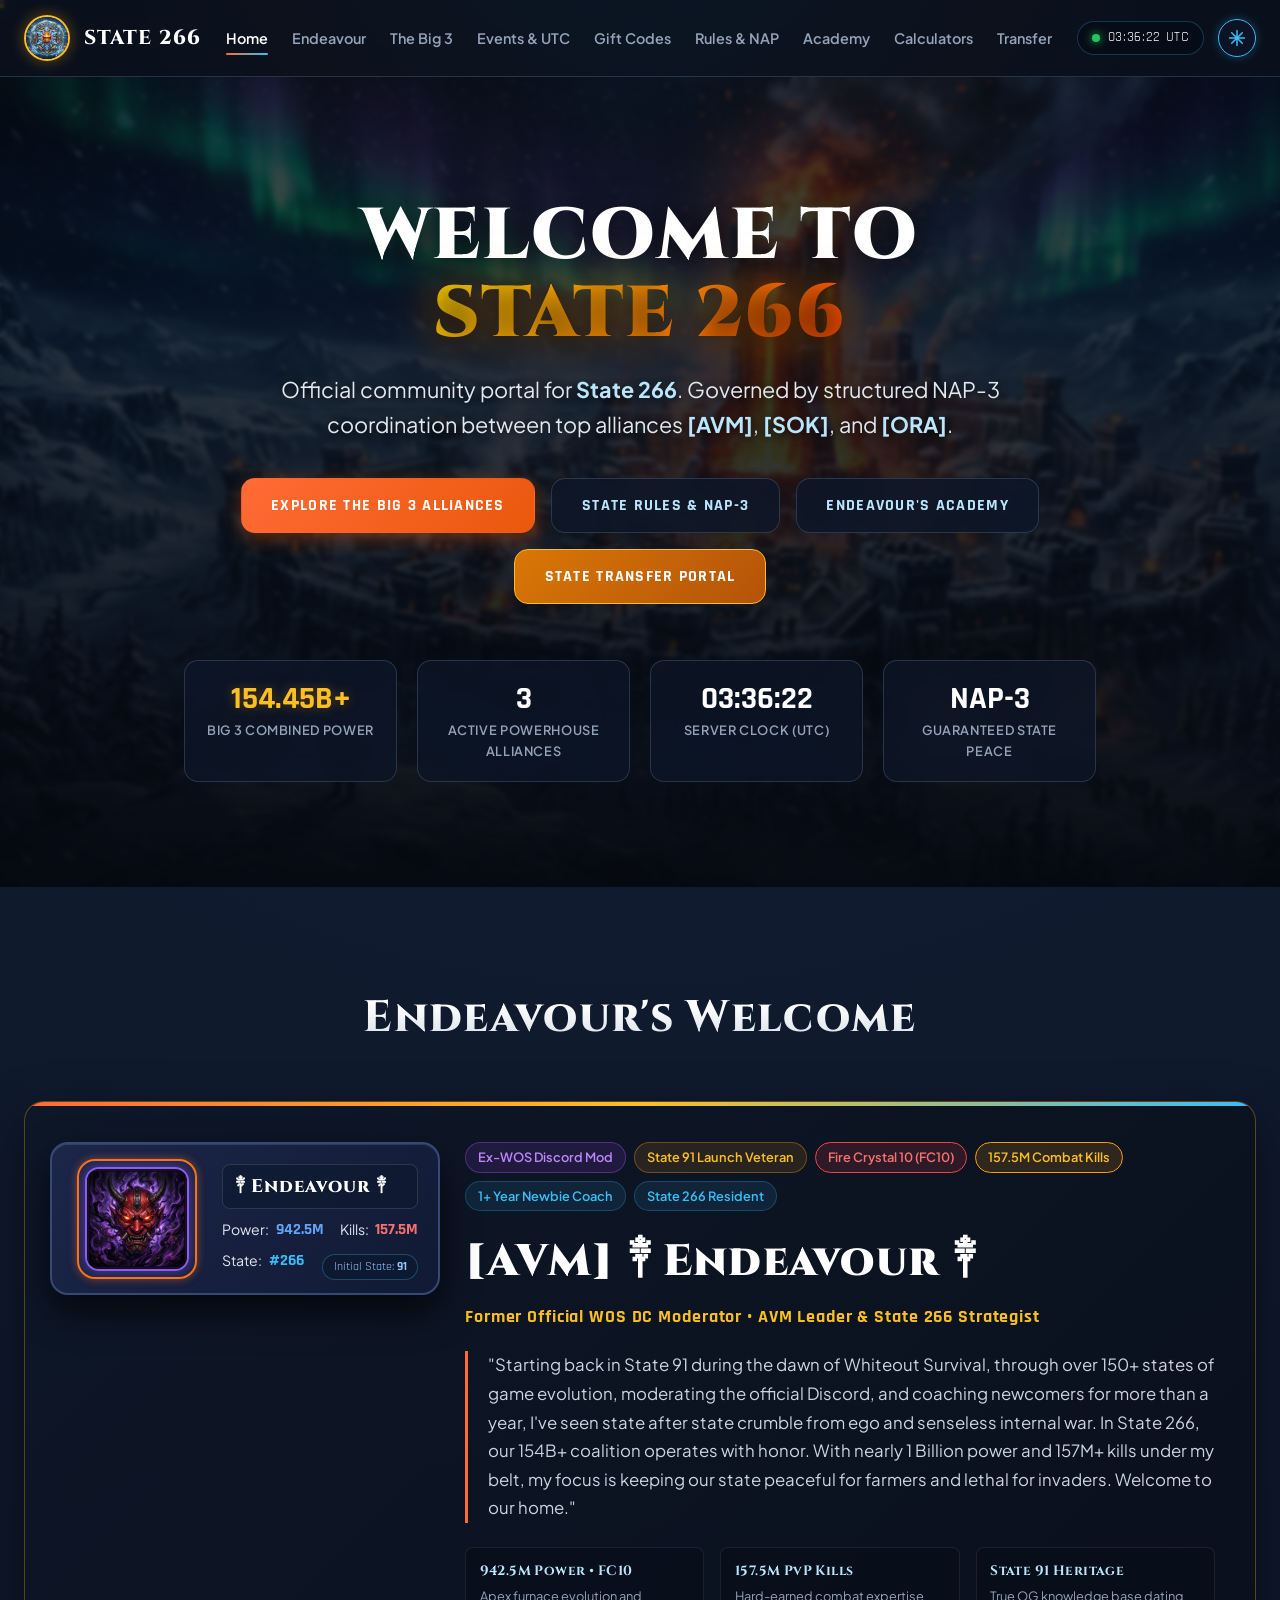
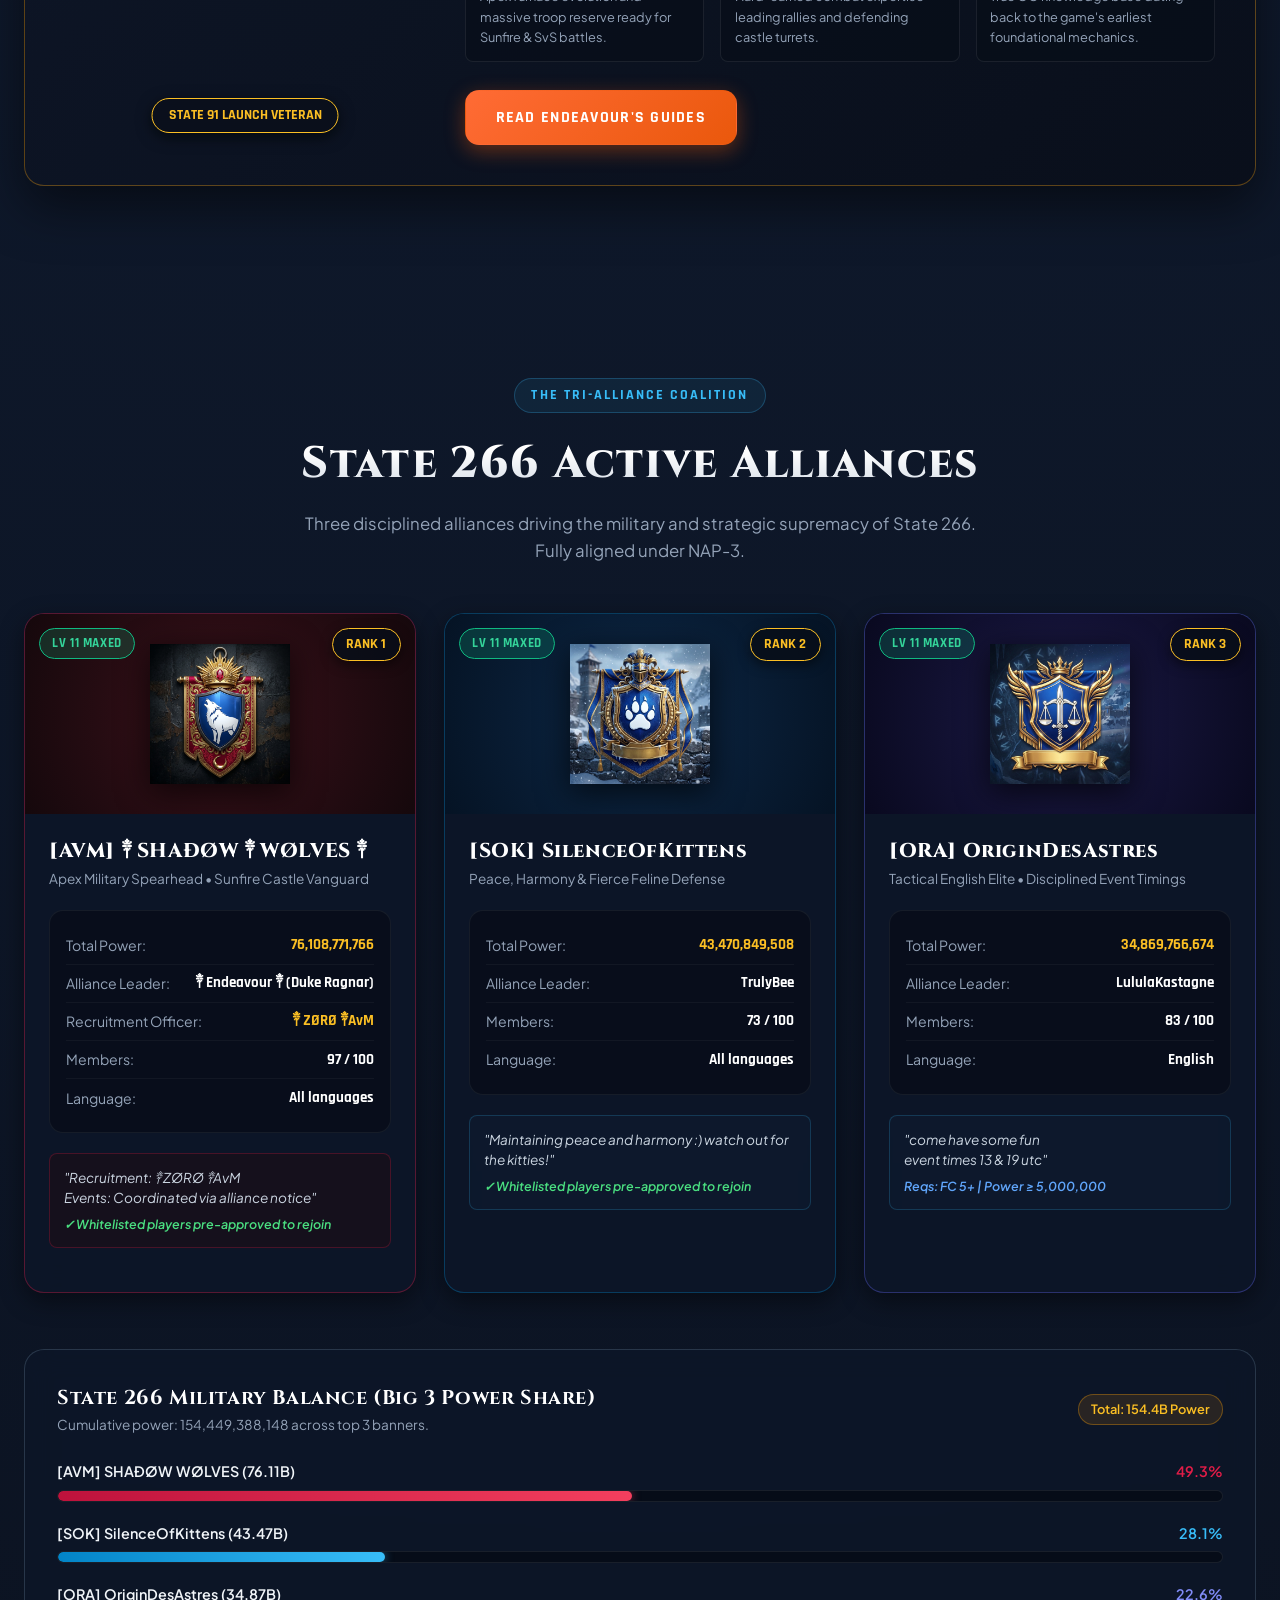
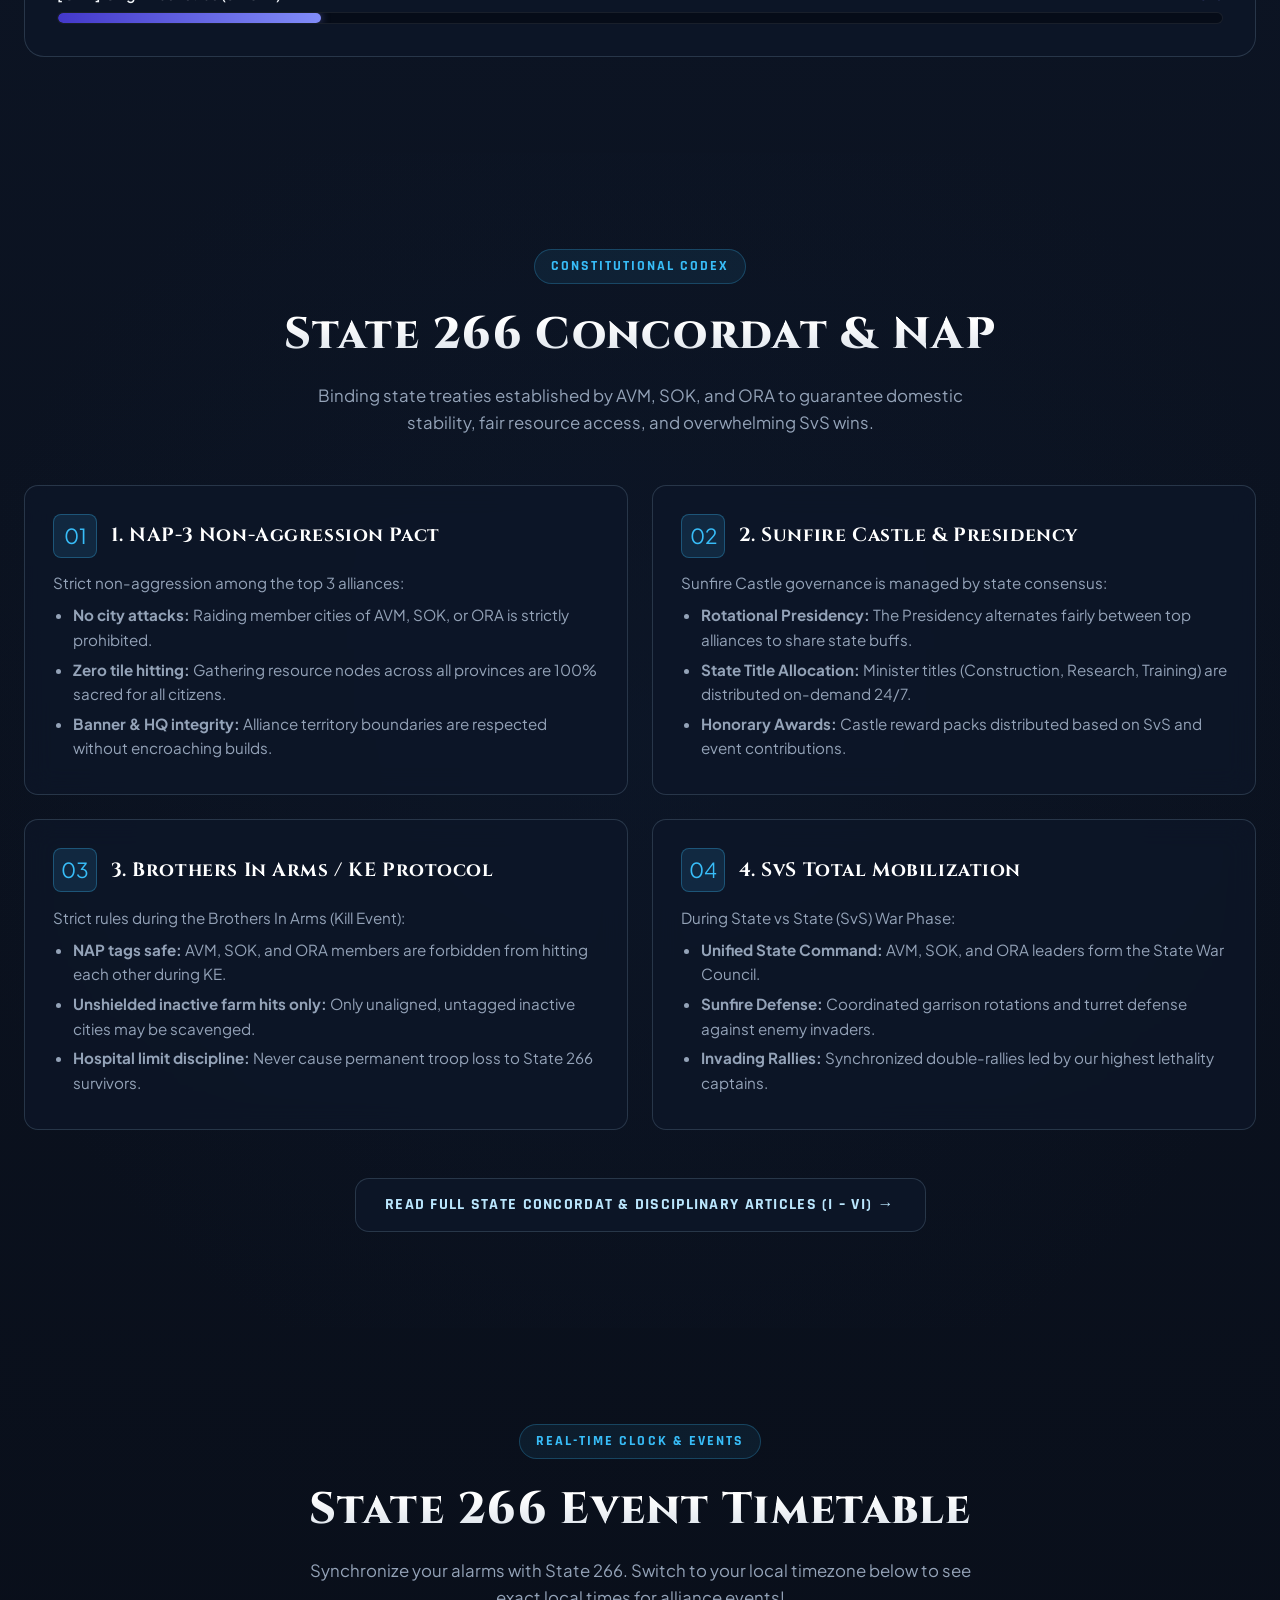
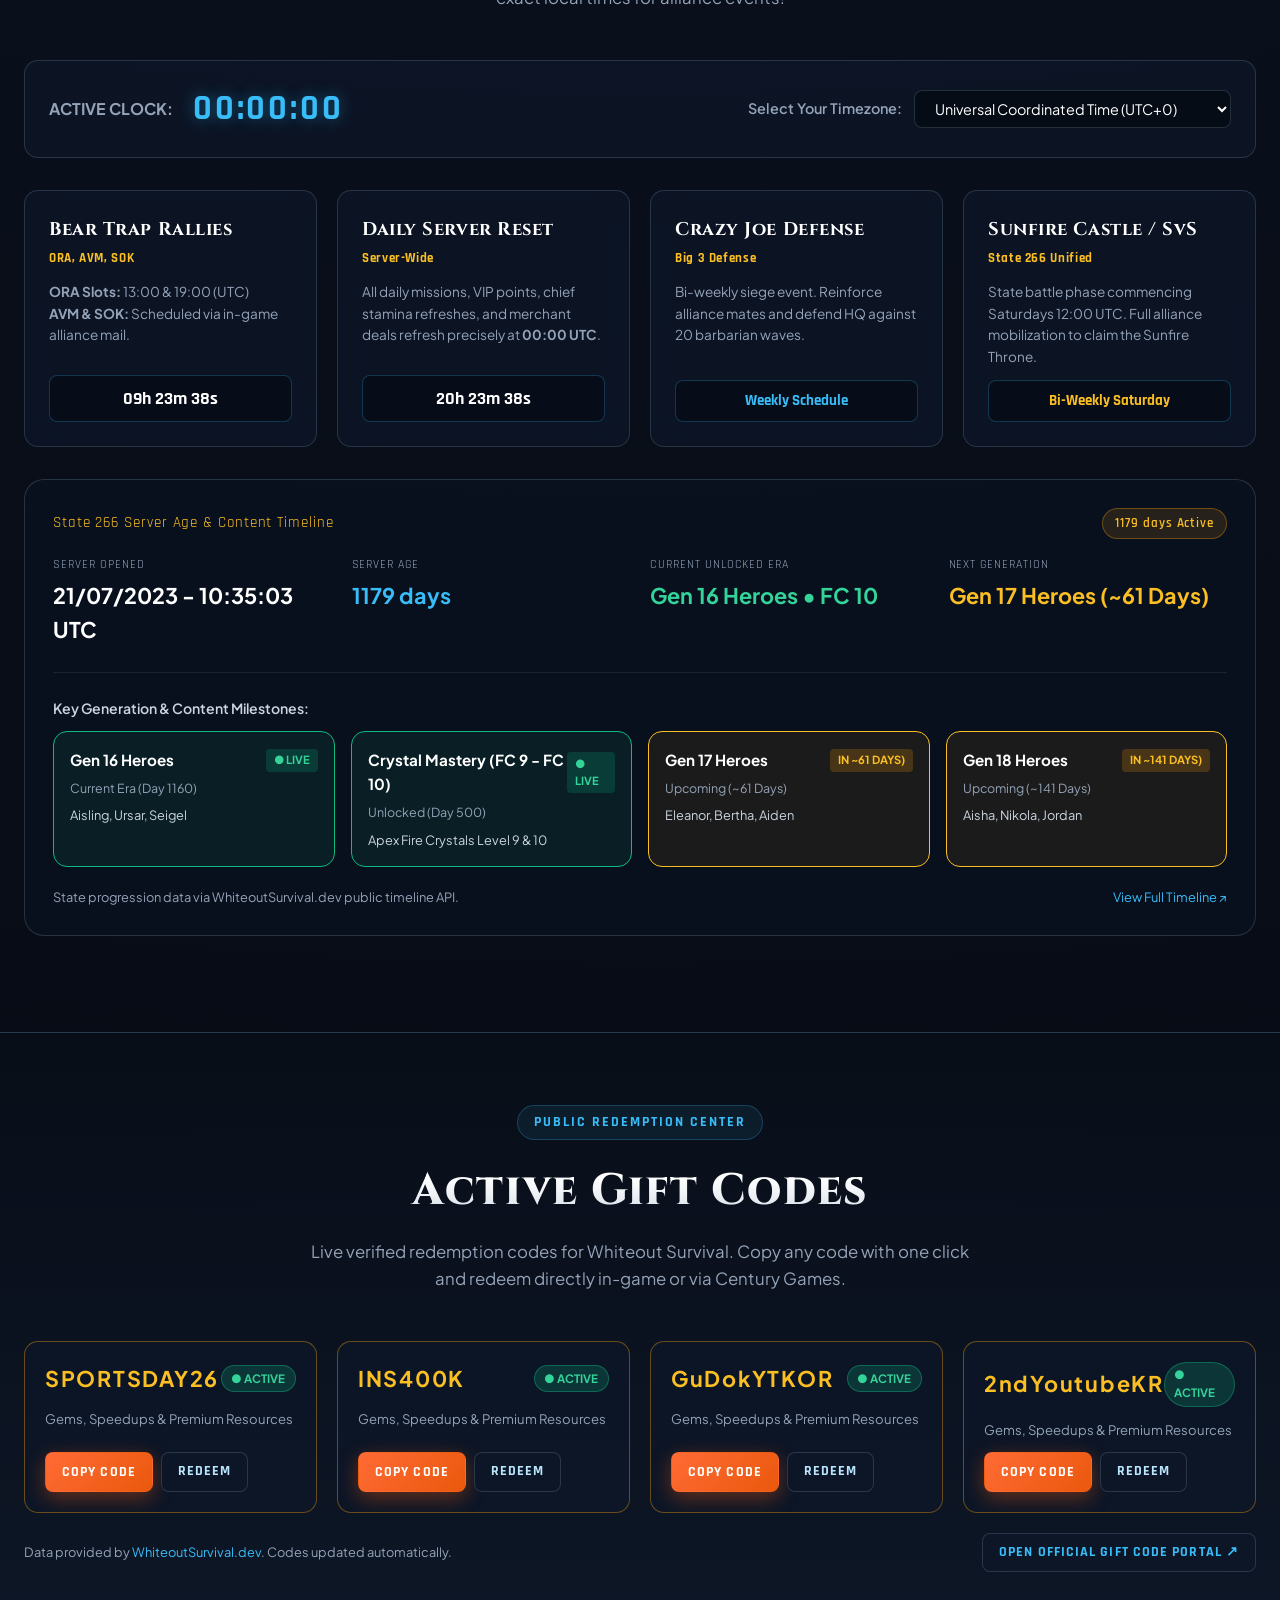
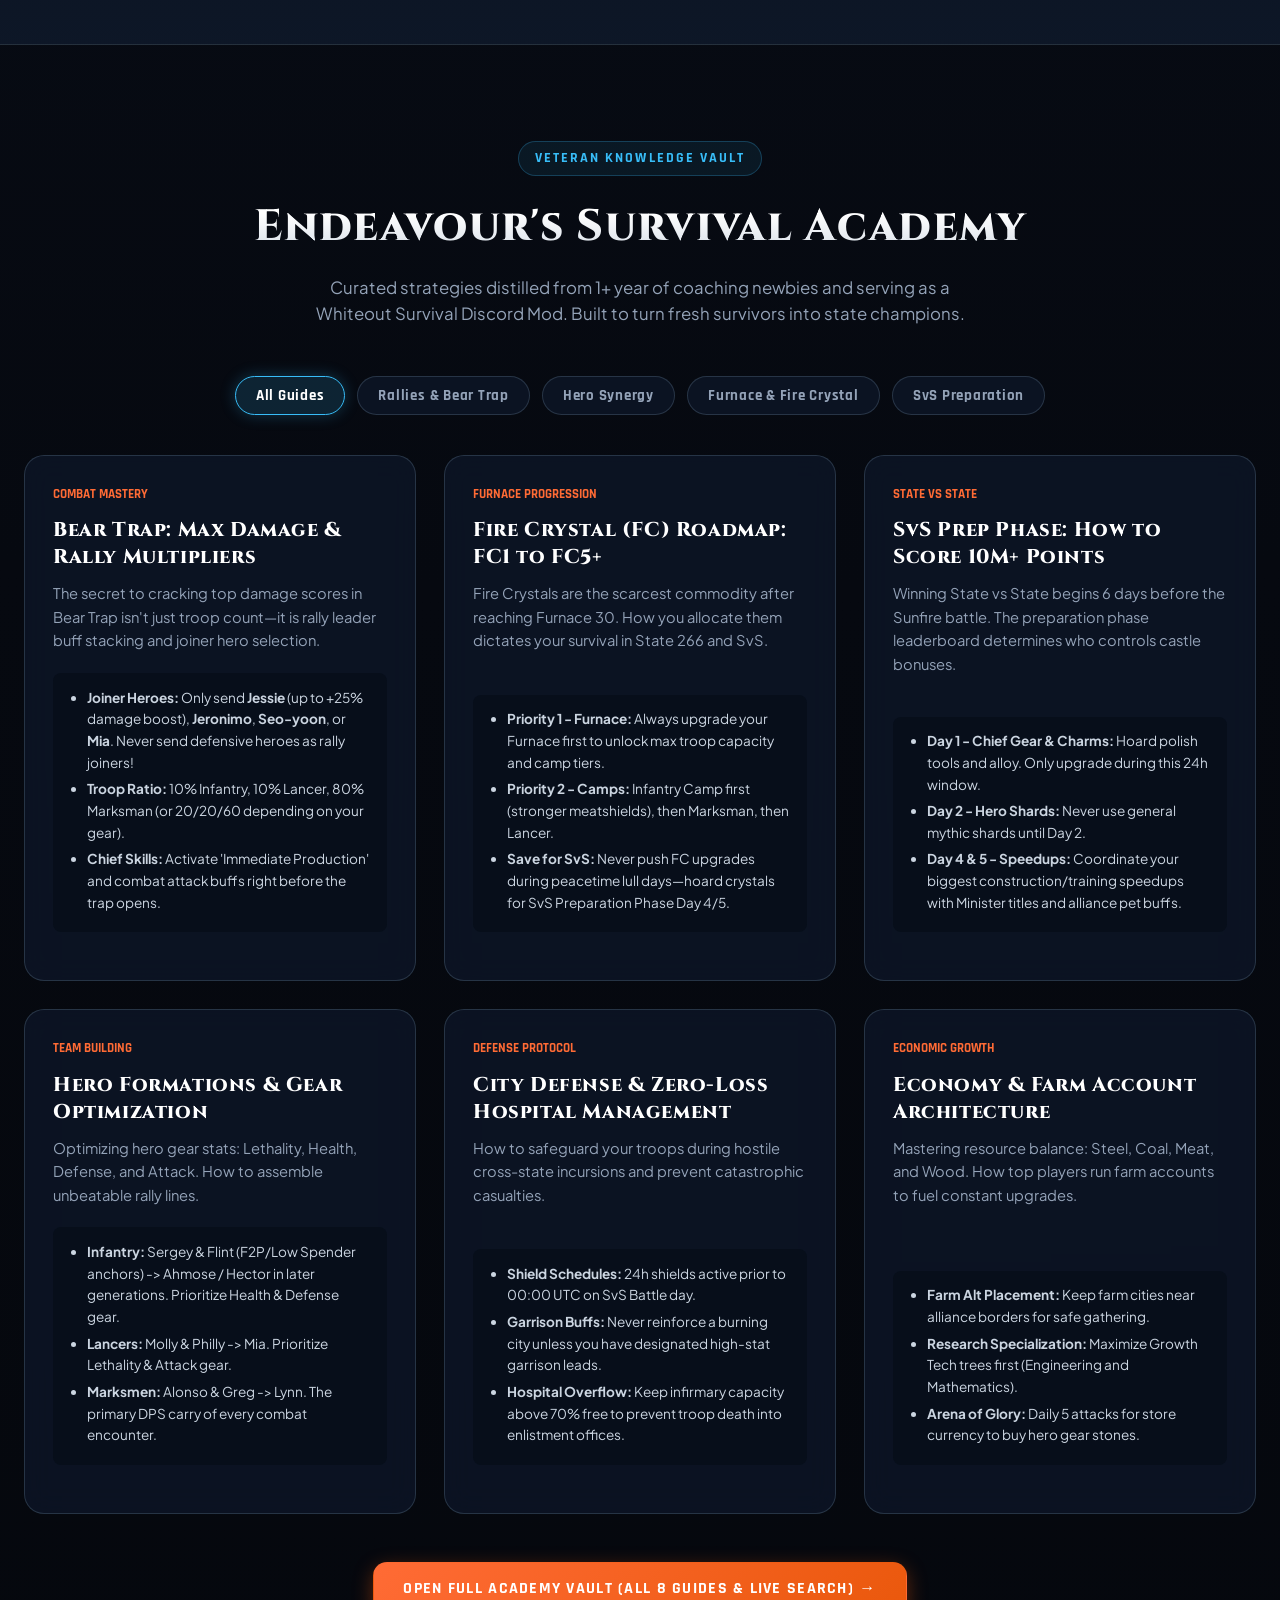
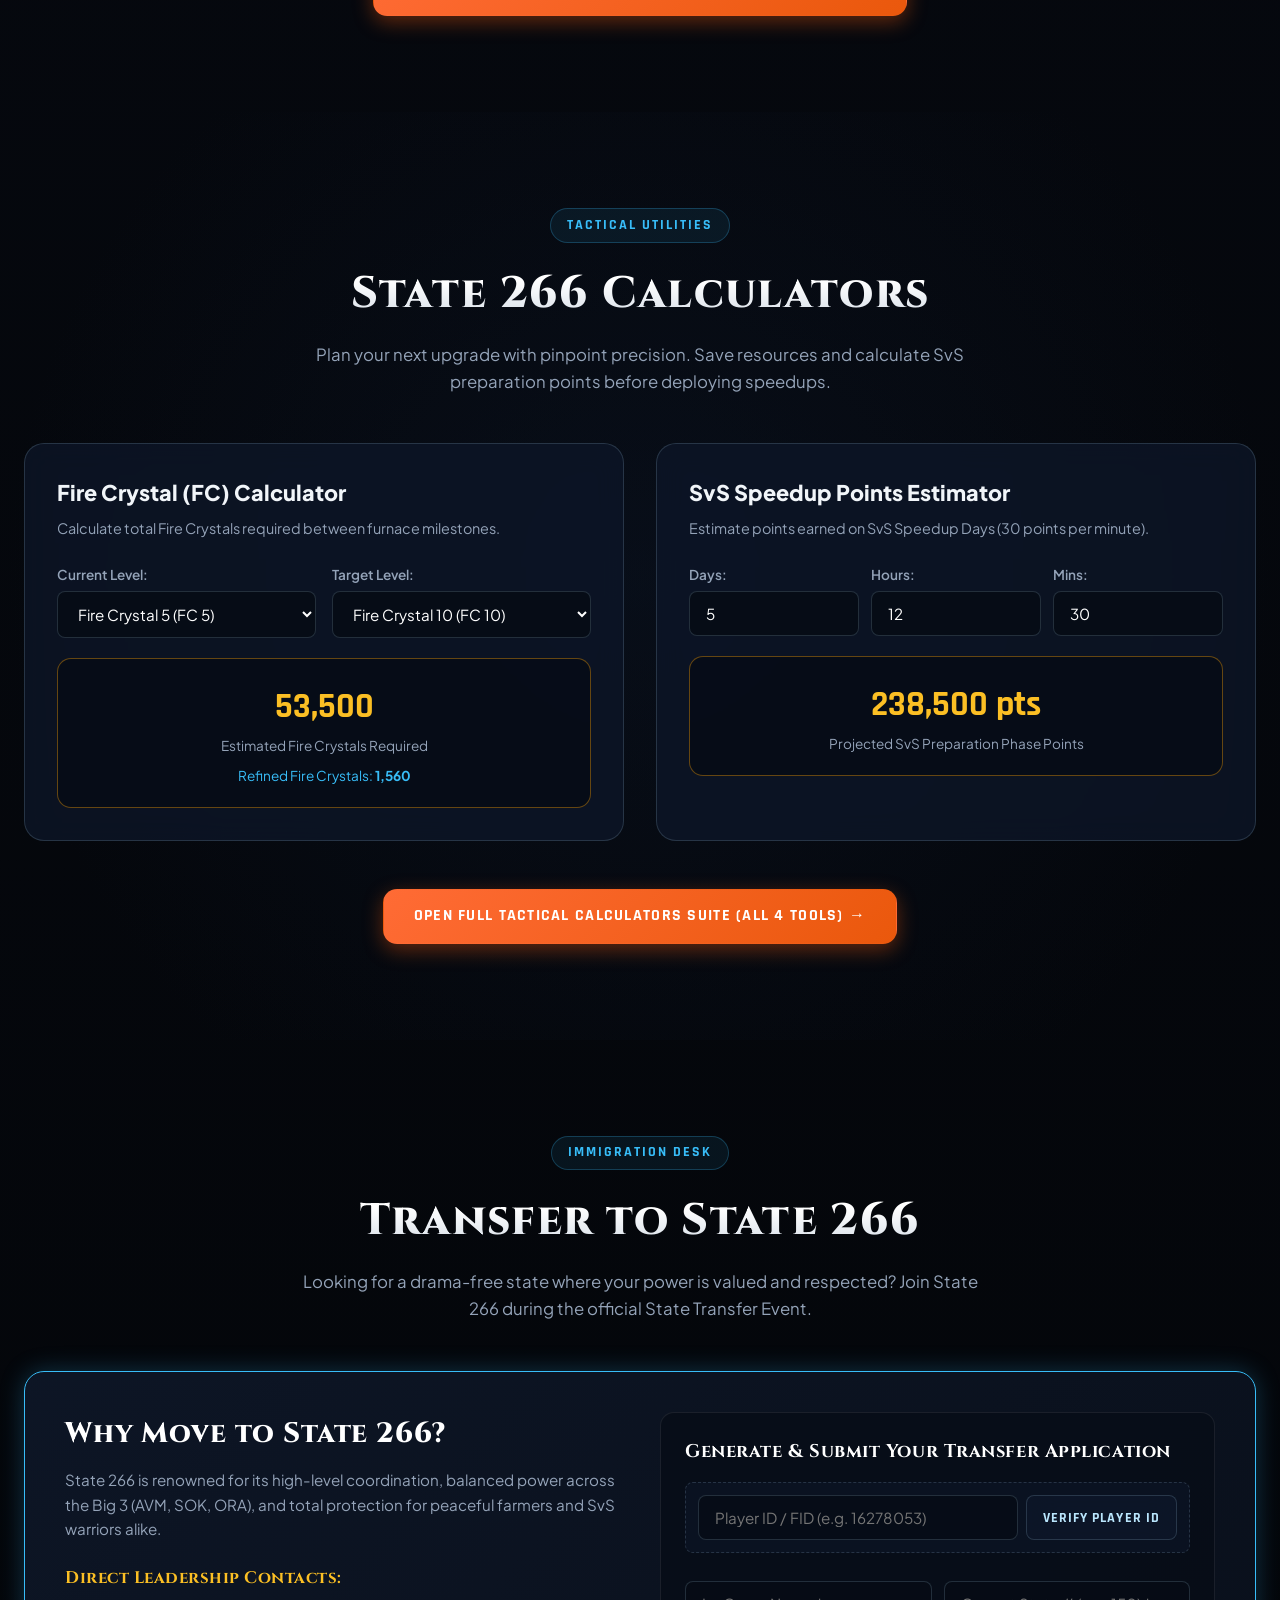
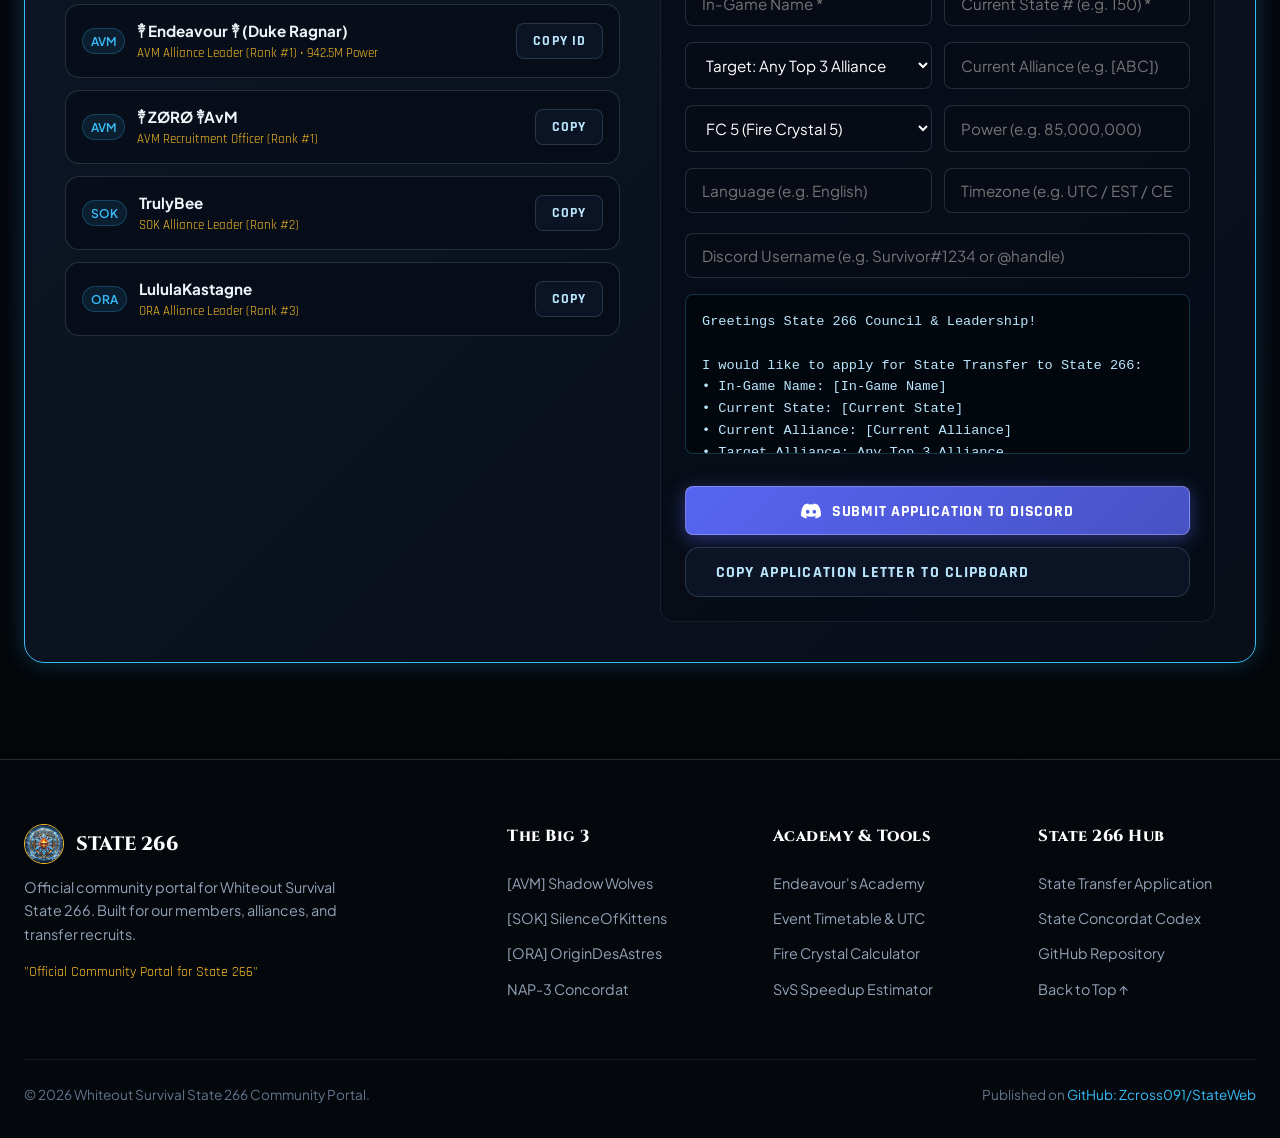
==== commit bad12caf: "style: remove Endeavour's Welcome subtitle text" ====
--- a/index.html
+++ b/index.html
@@ -128,9 +128,6 @@
       <div class="container">
         <div class="section-header">
           <h2 class="section-title">Endeavour's Welcome</h2>
-          <p class="section-subtitle">
-            A seasoned survivor's journey through the blizzard: From older states and official Discord moderation to cultivating peace and power in State 266.
-          </p>
         </div>
 
         <div class="mentor-card">
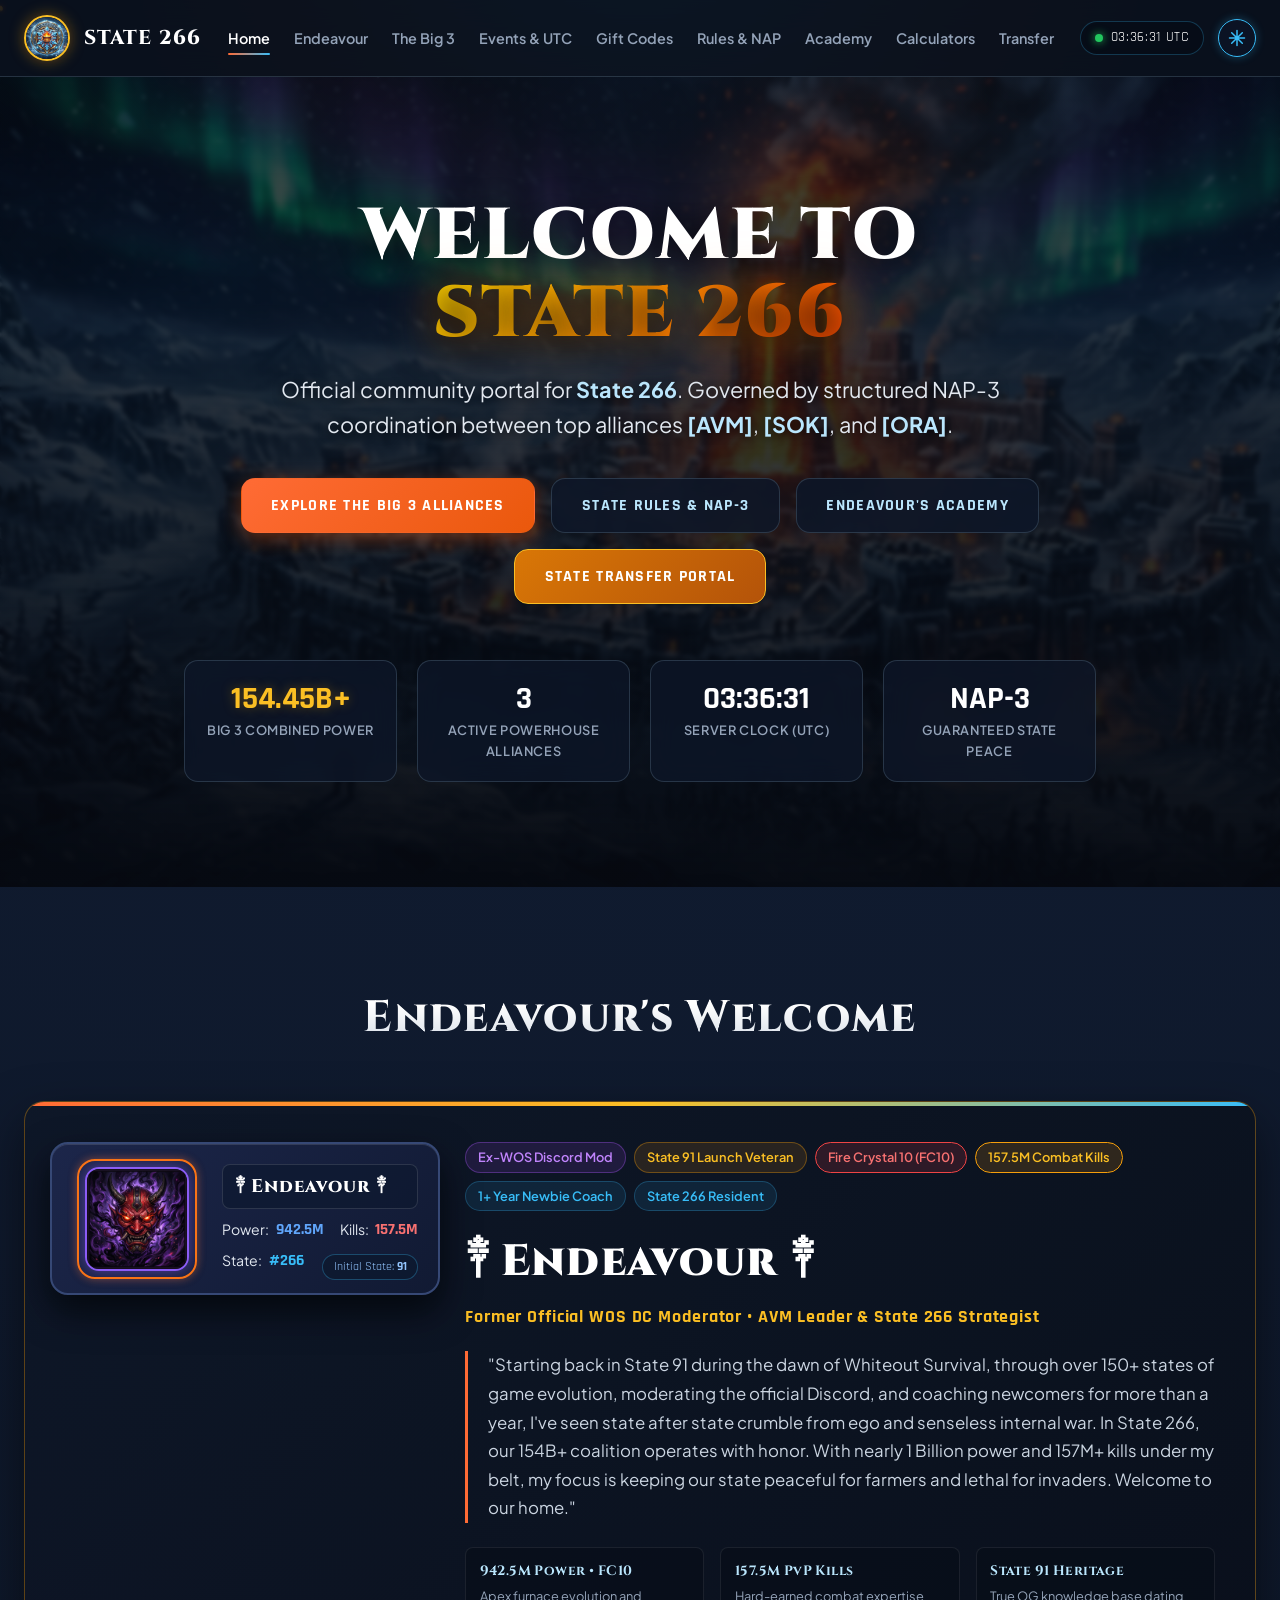
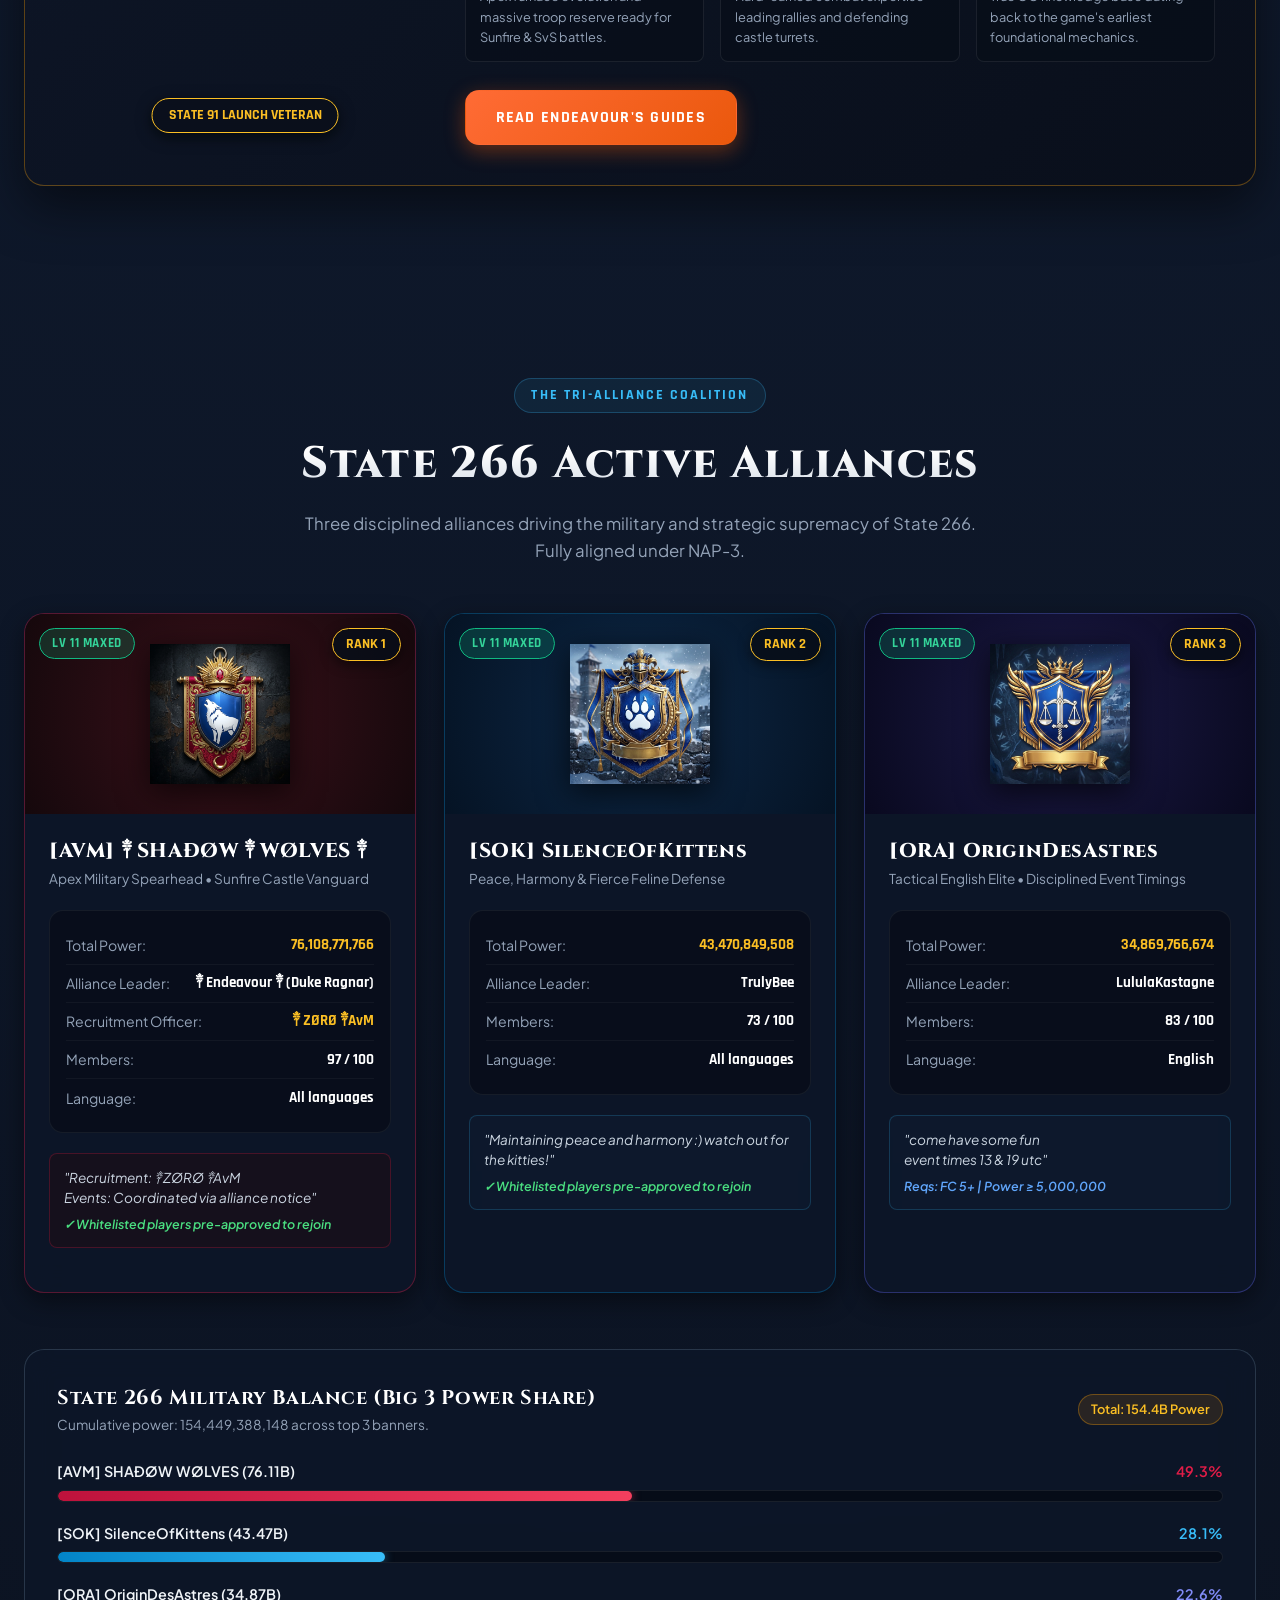
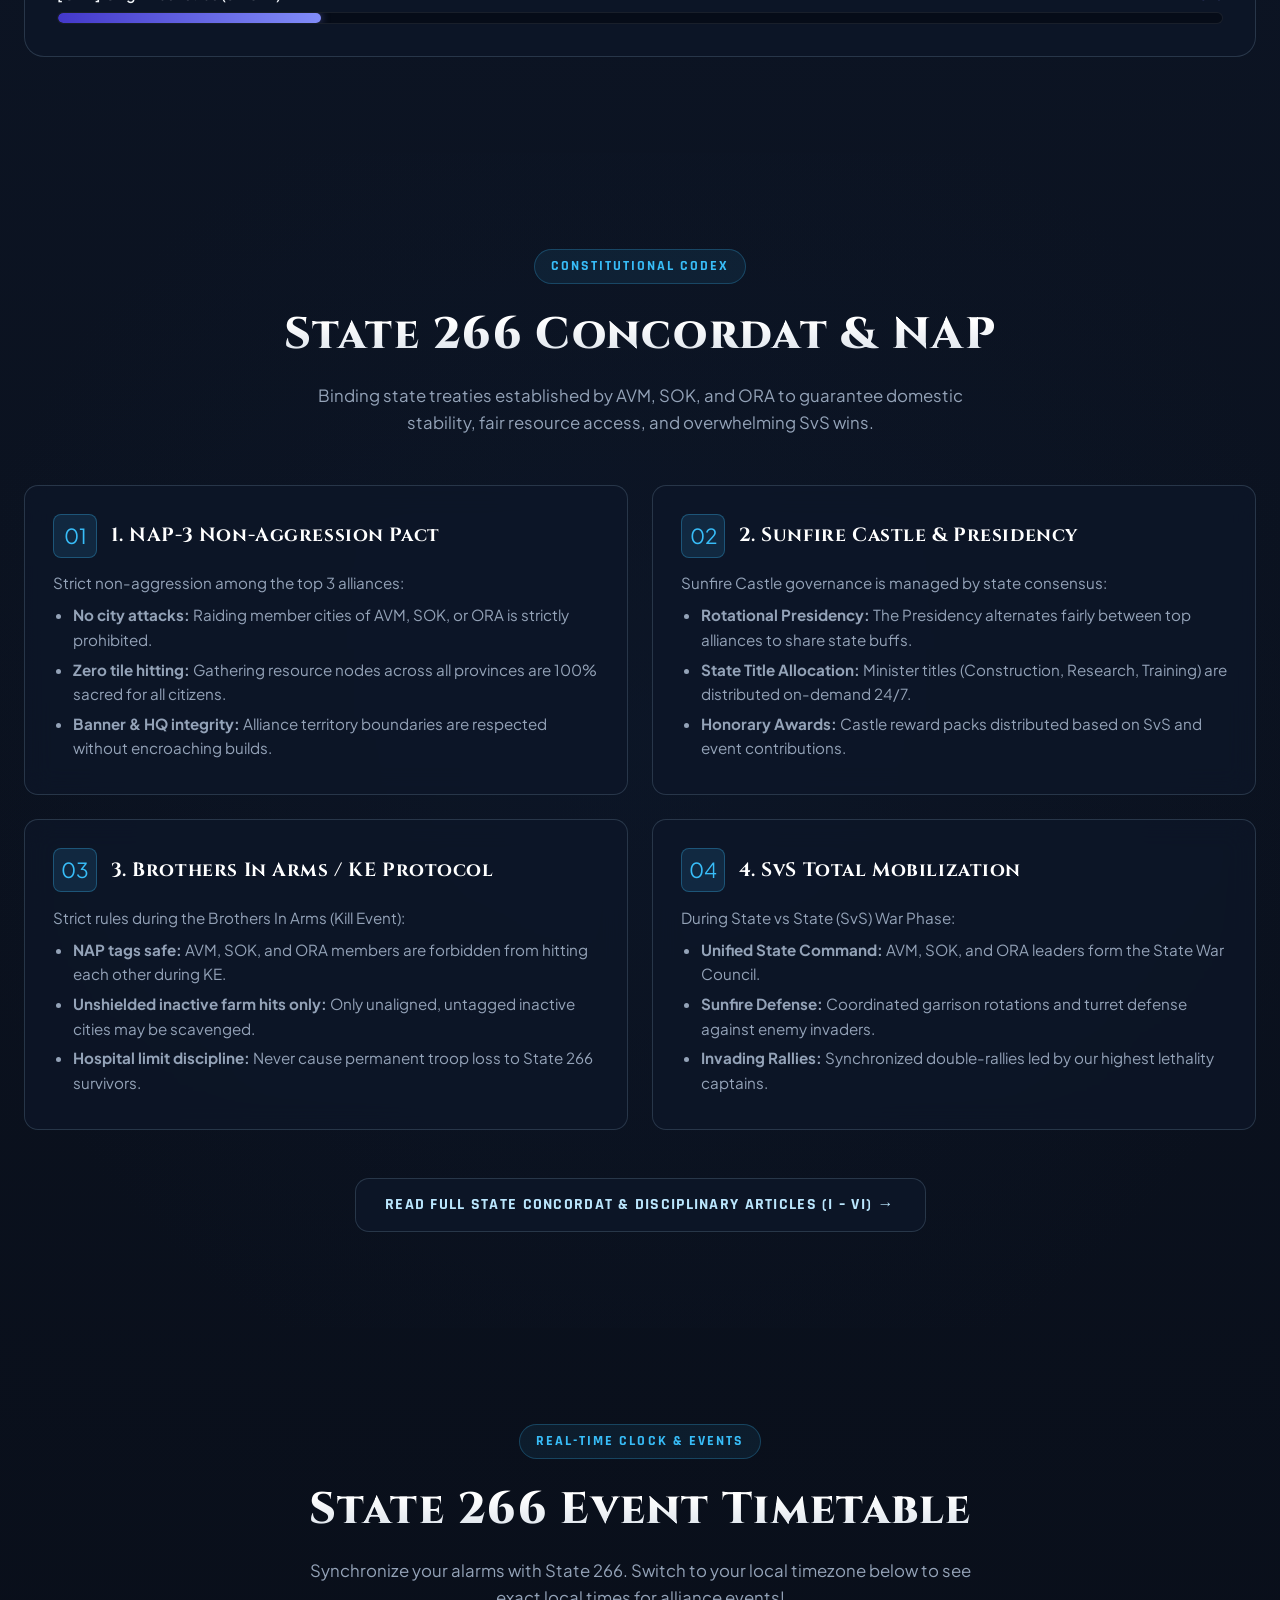
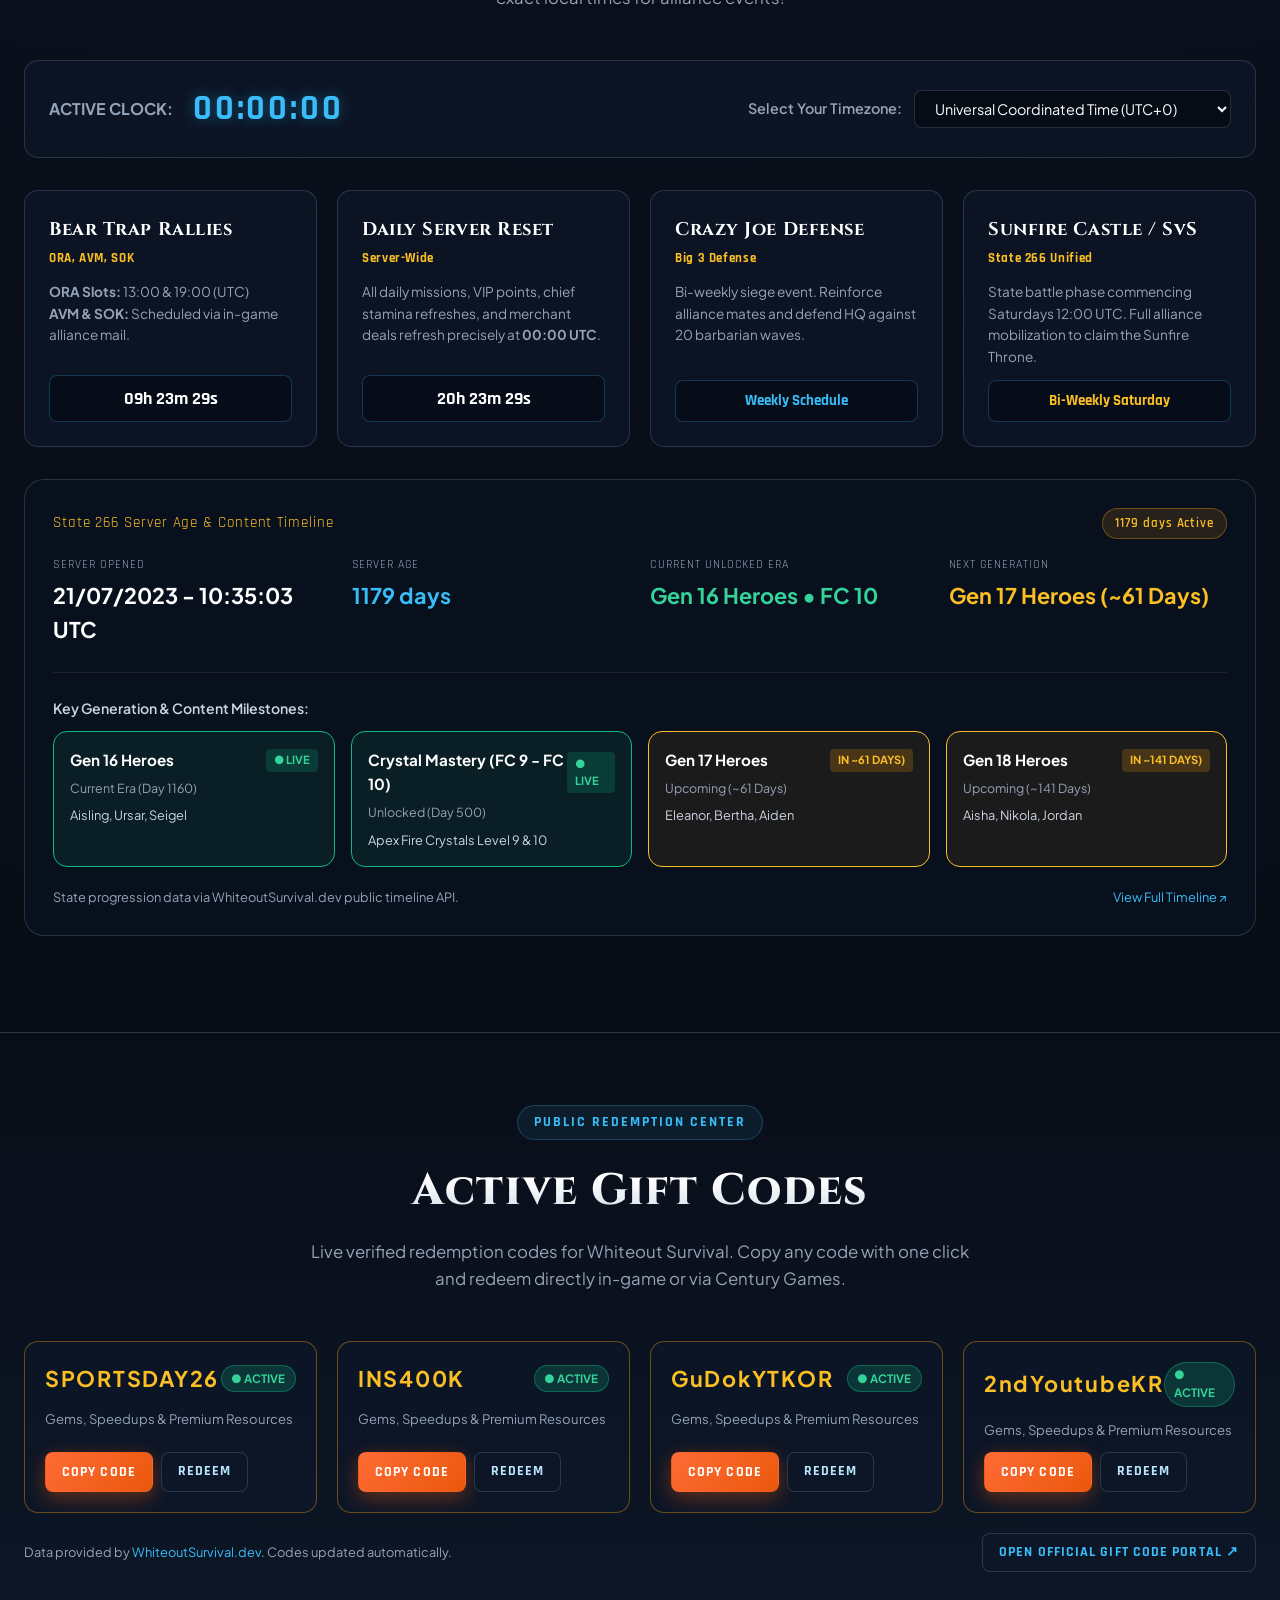
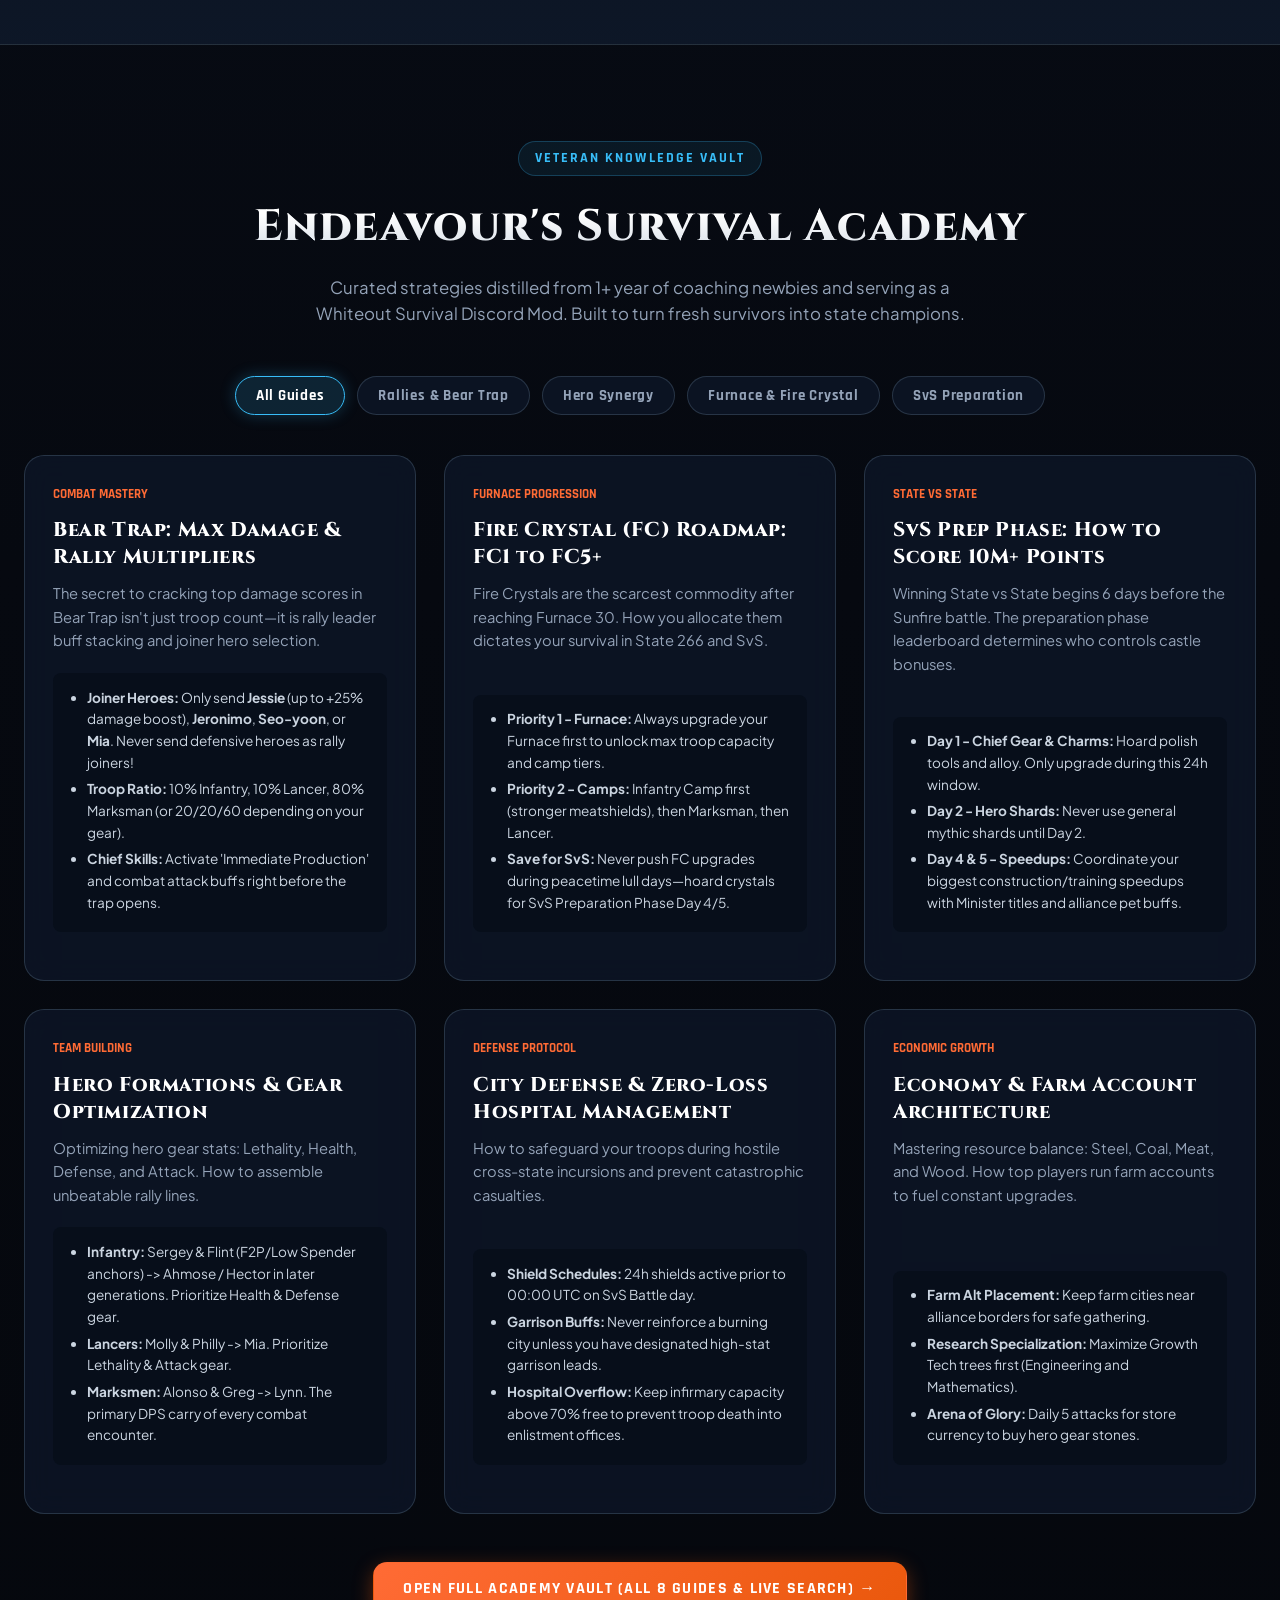
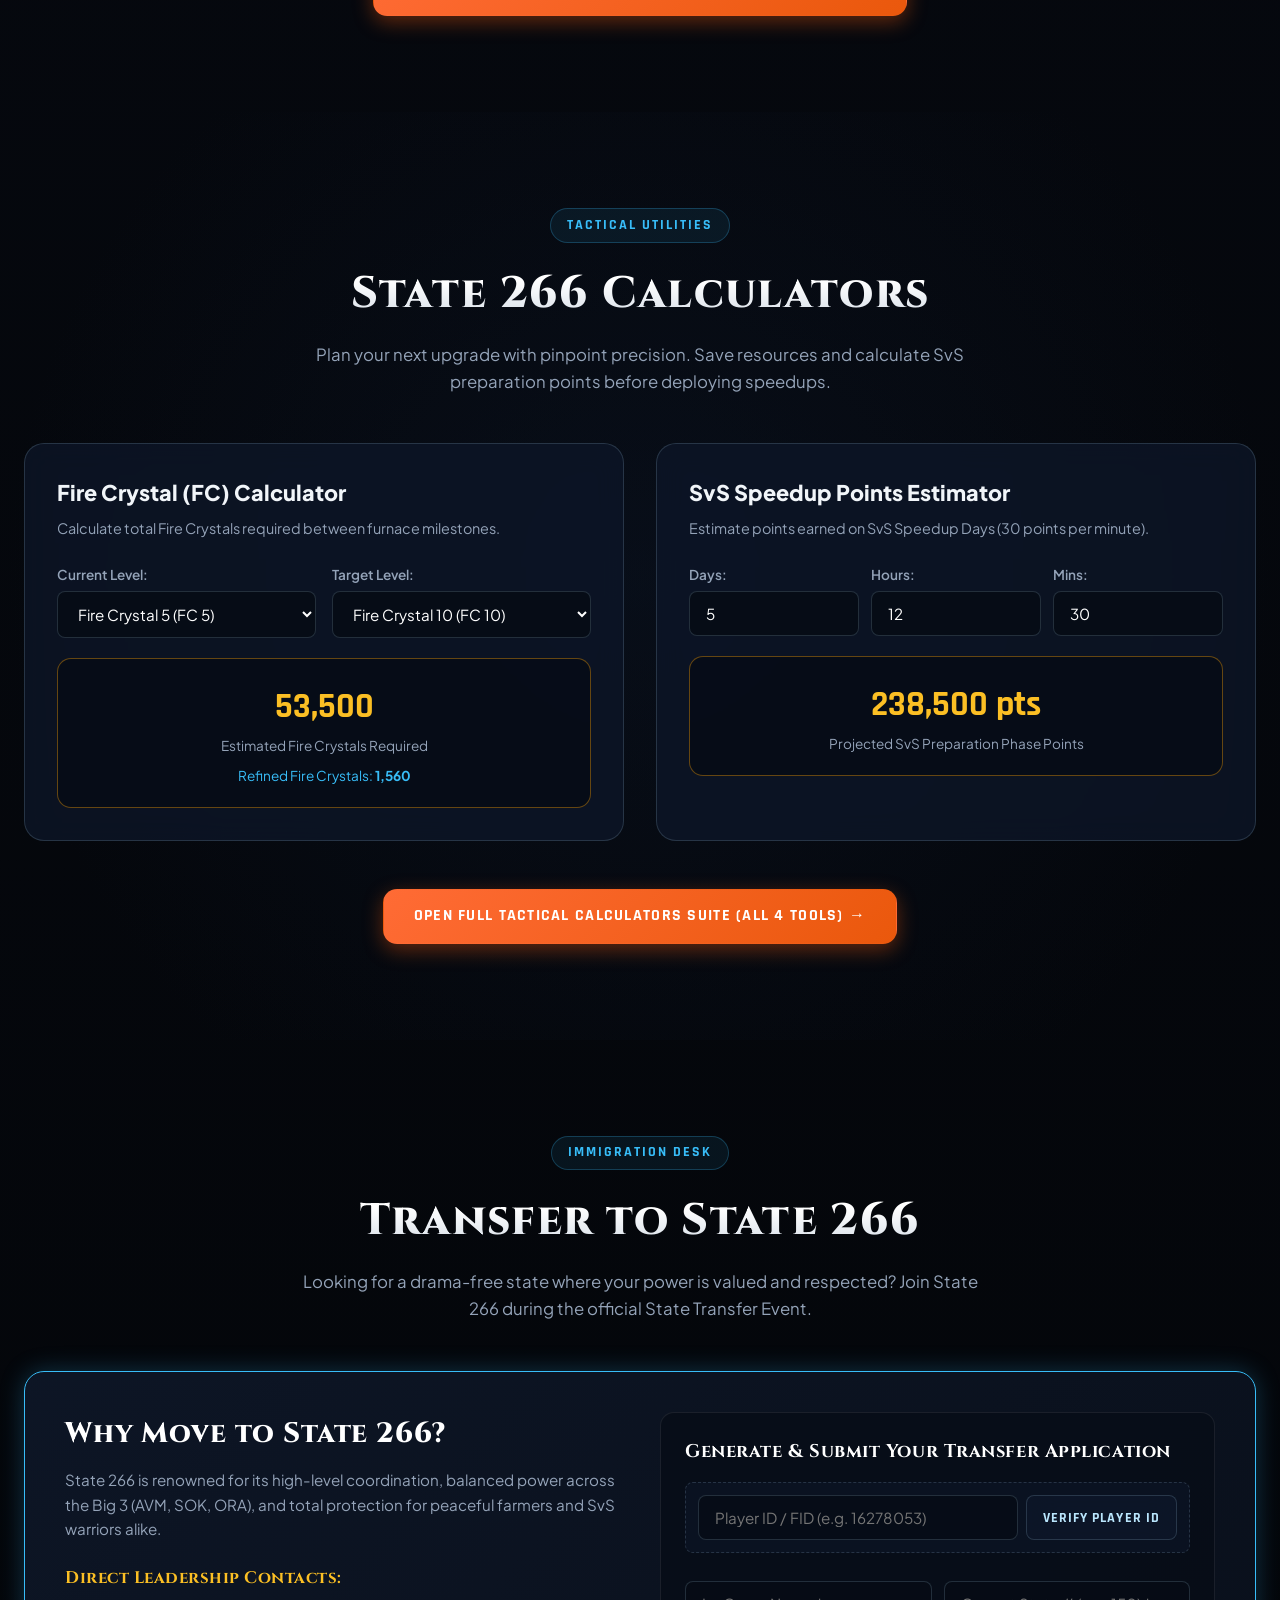
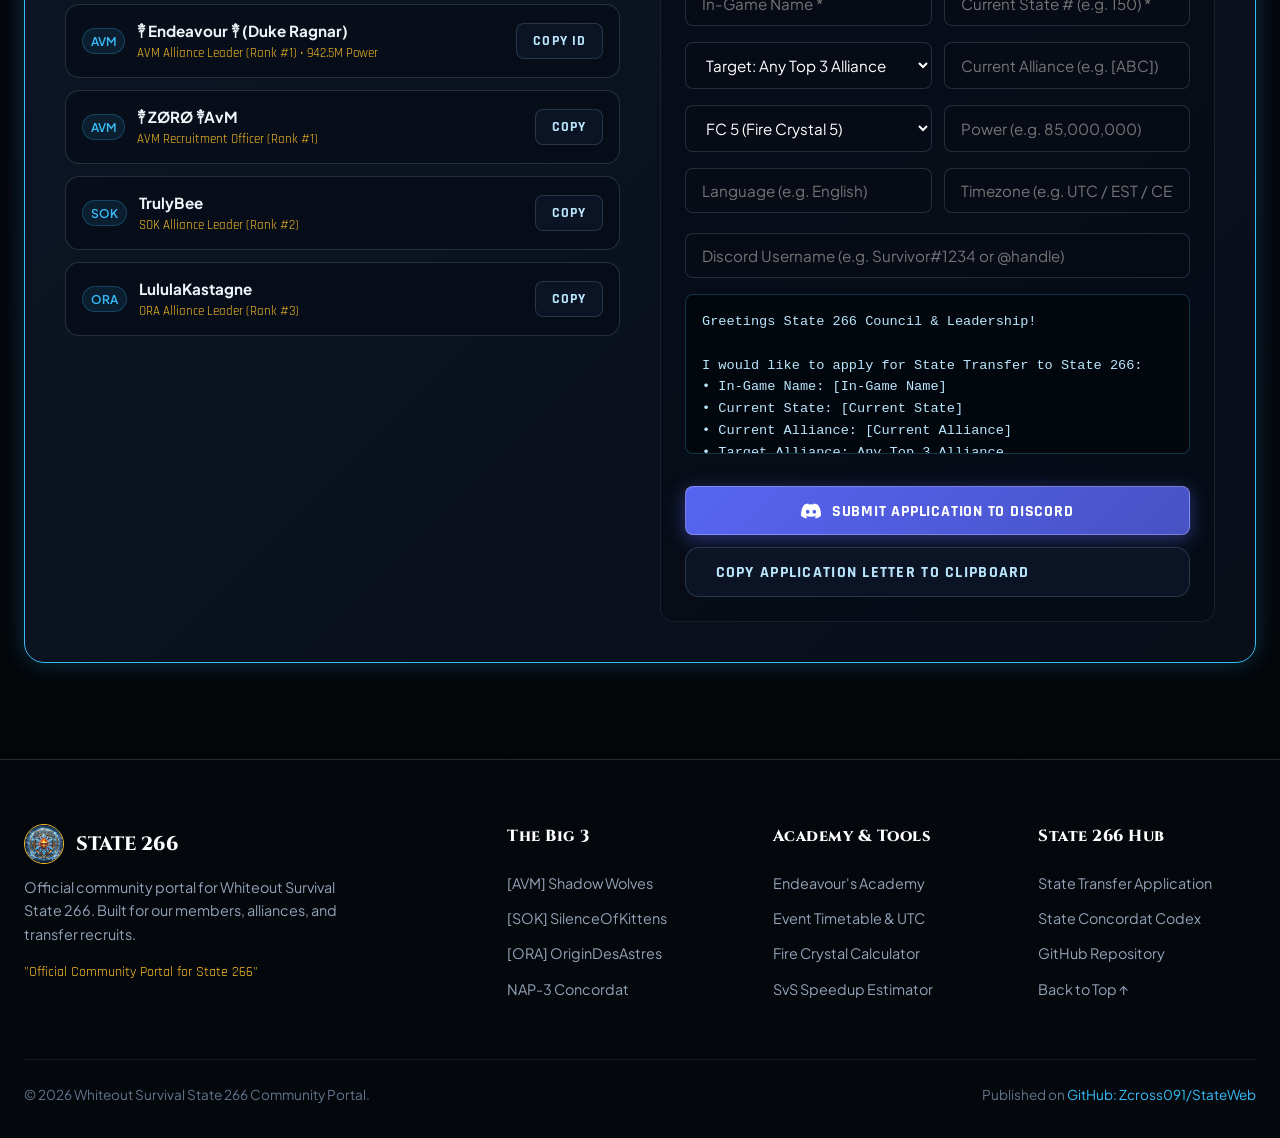
==== commit 5304acd3: "style: remove [AVM] prefix from Endeavour's name across portal" ====
--- a/index.html
+++ b/index.html
@@ -185,7 +185,7 @@
               <span class="tag-credential">State 266 Resident</span>
             </div>
 
-            <h3 class="mentor-name">[AVM] ༒ Endeavour ༒</h3>
+            <h3 class="mentor-name">༒ Endeavour ༒</h3>
             <div class="mentor-role-title">Former Official WOS DC Moderator • AVM Leader & State 266 Strategist</div>
 
             <blockquote class="mentor-quote">
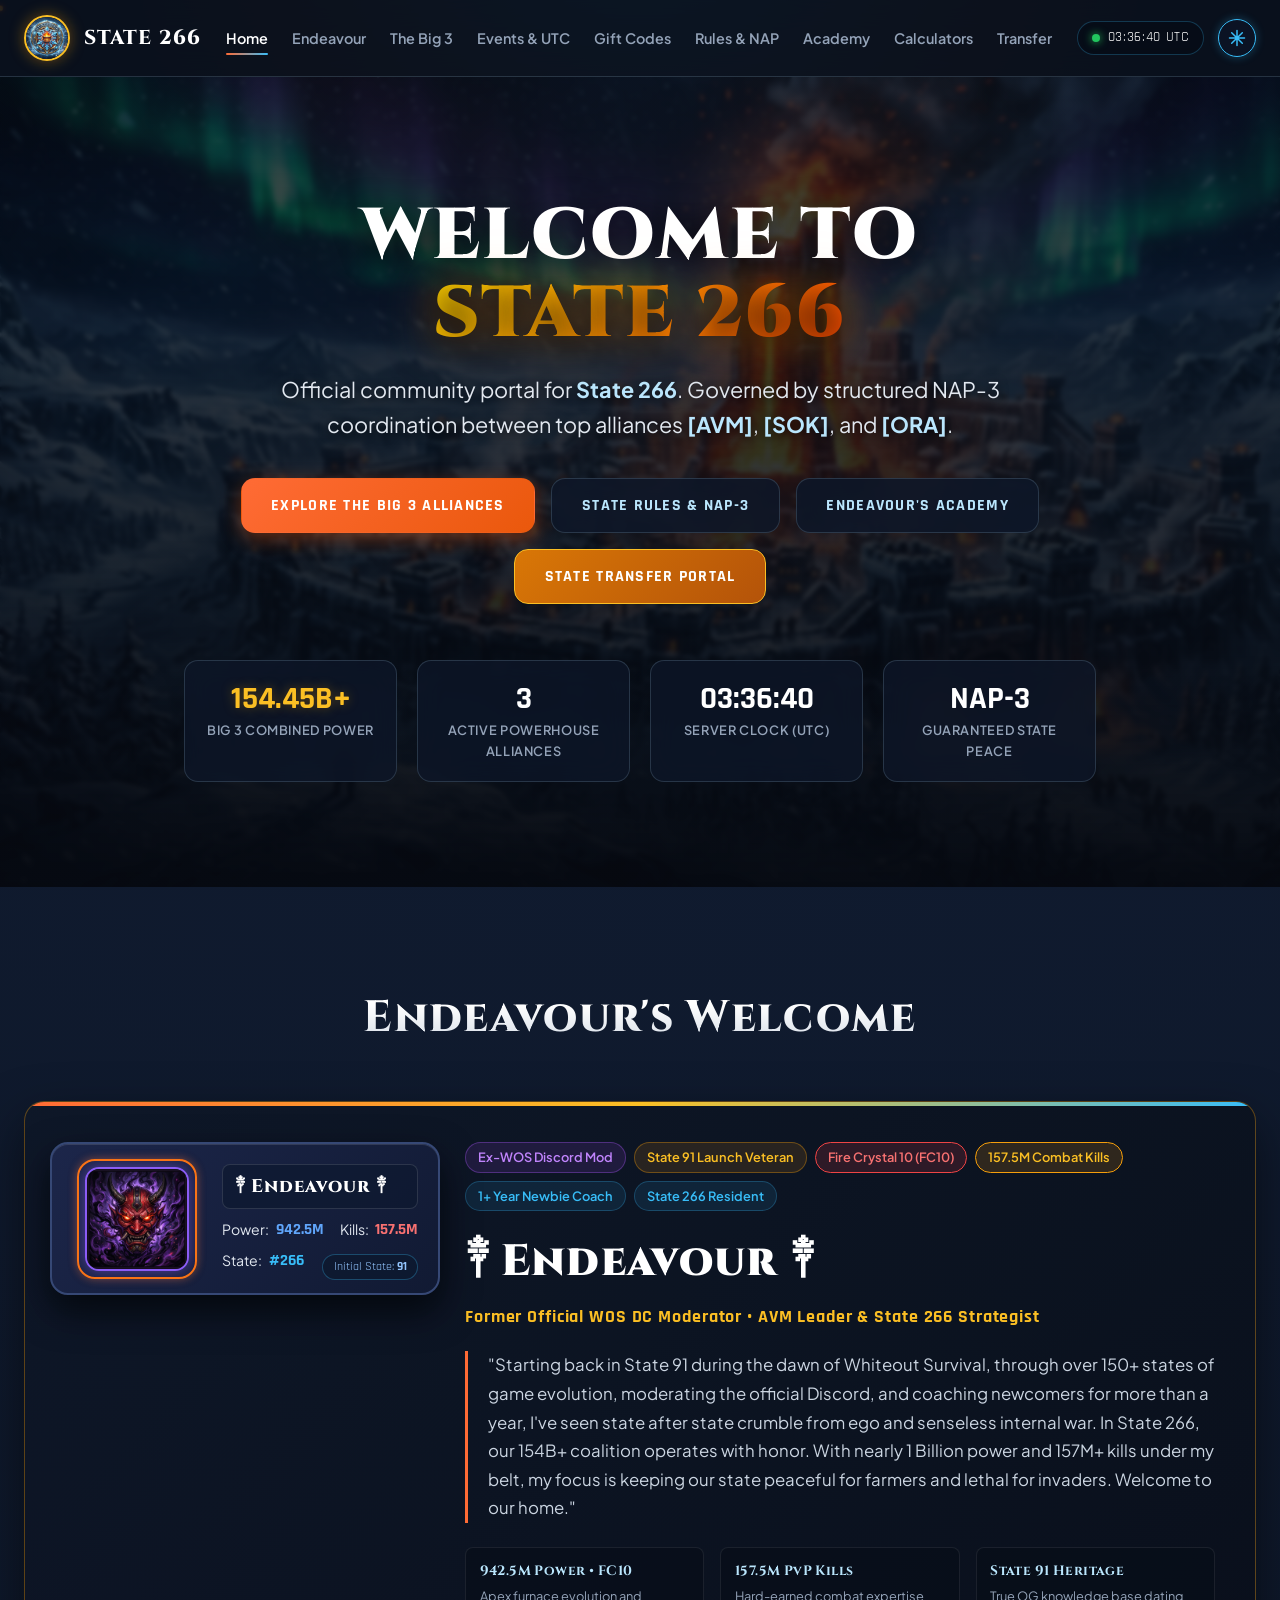
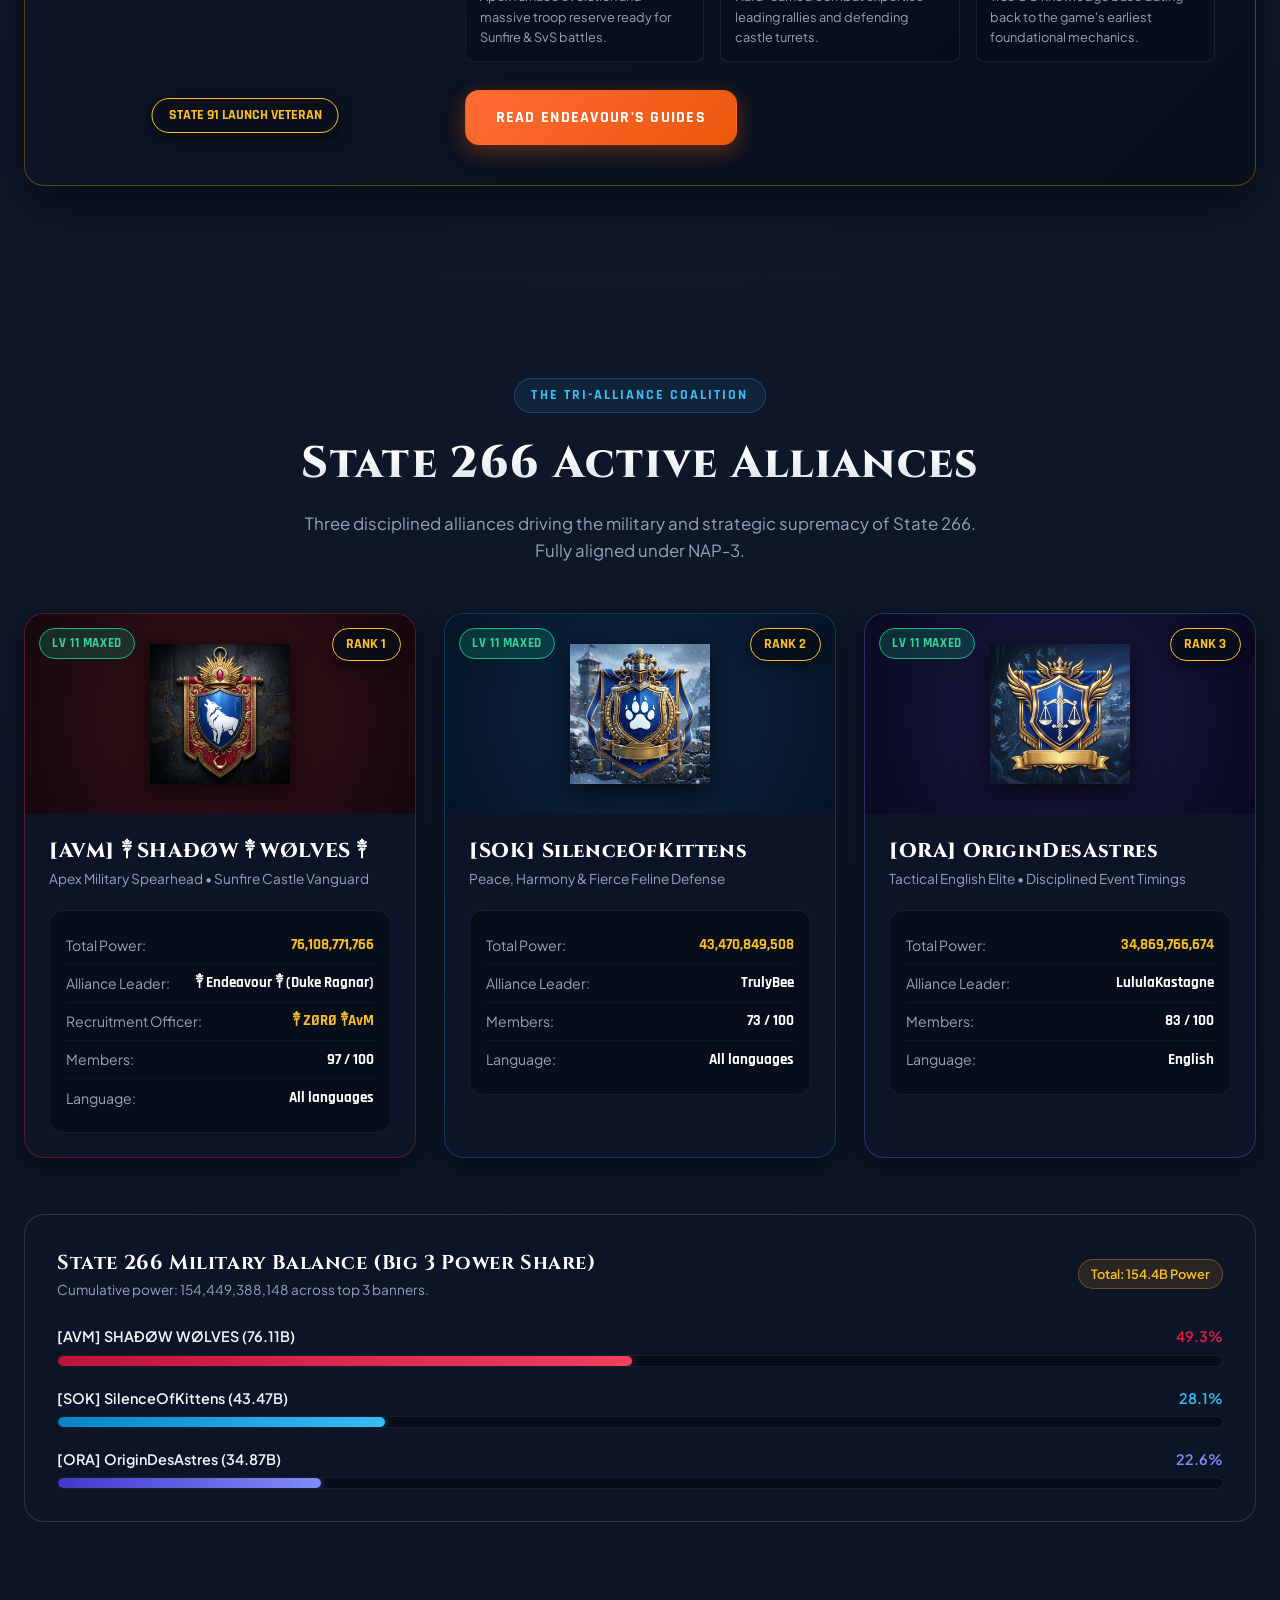
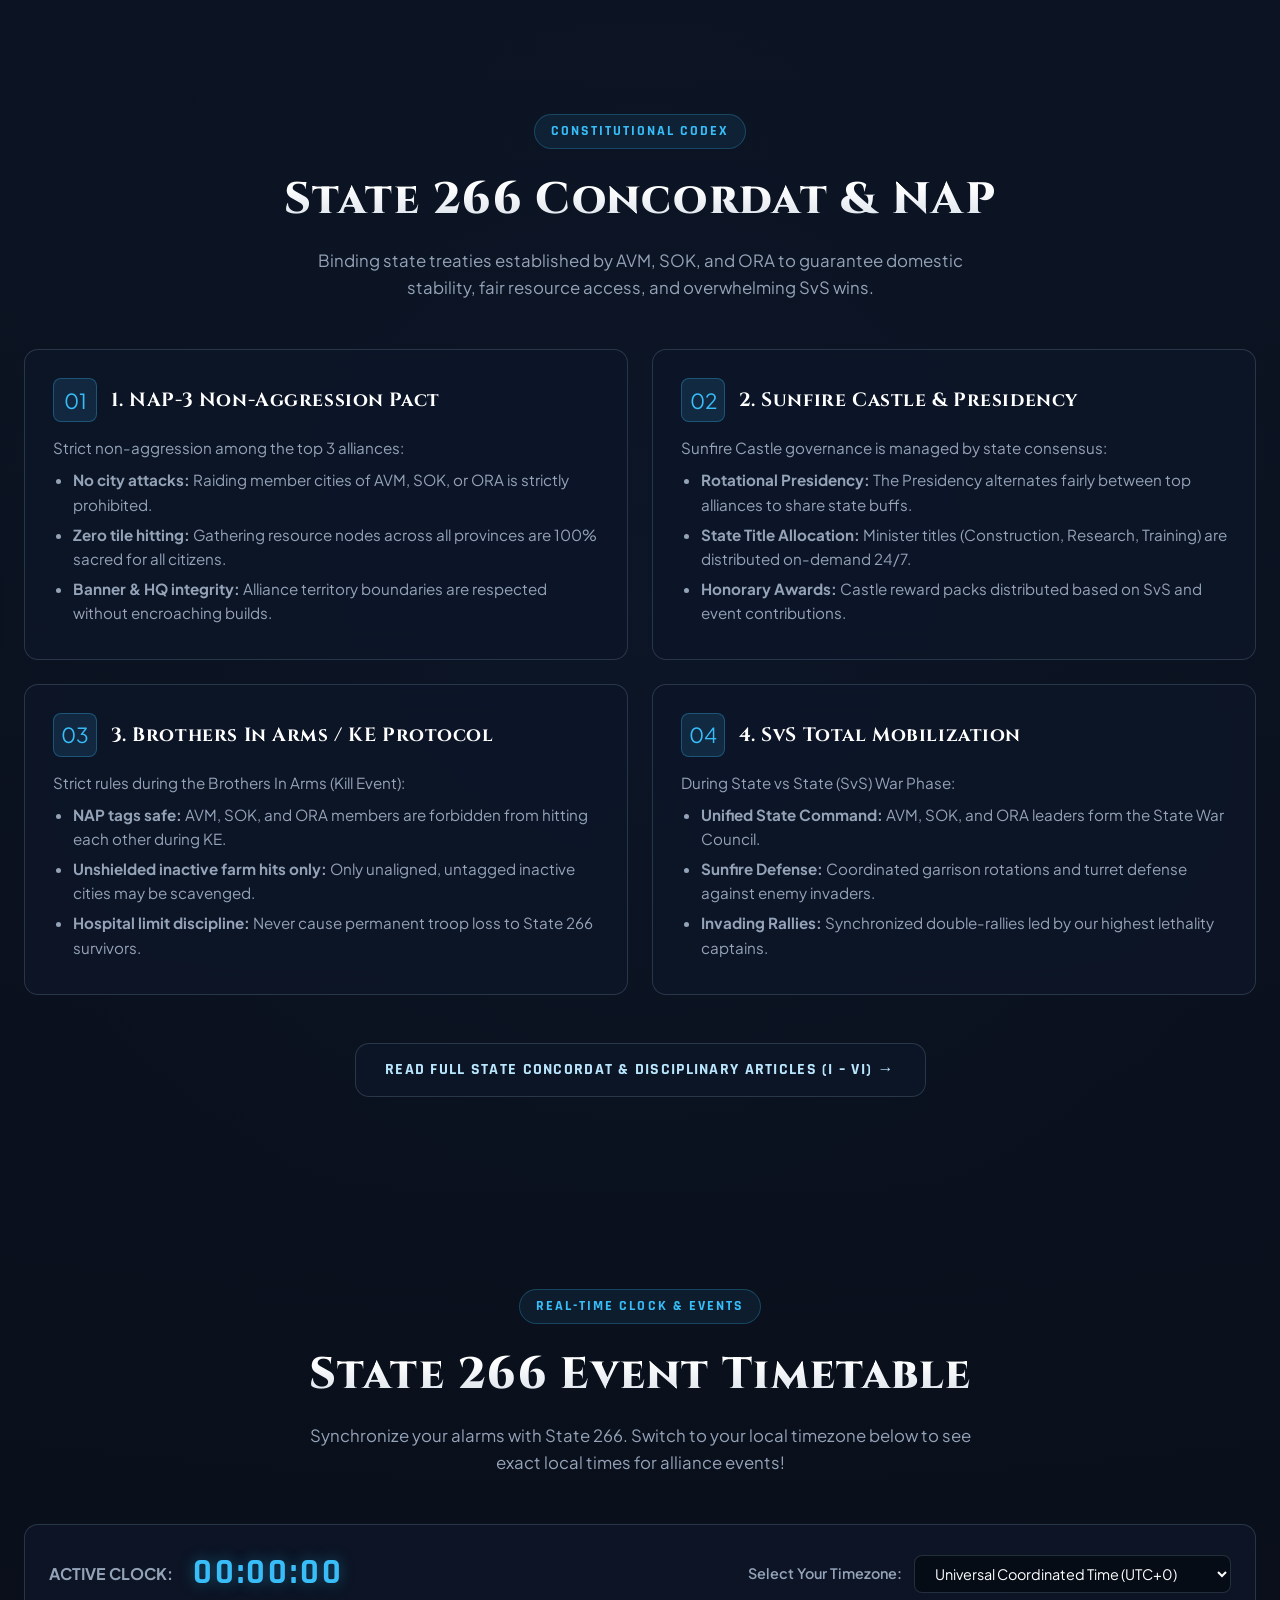
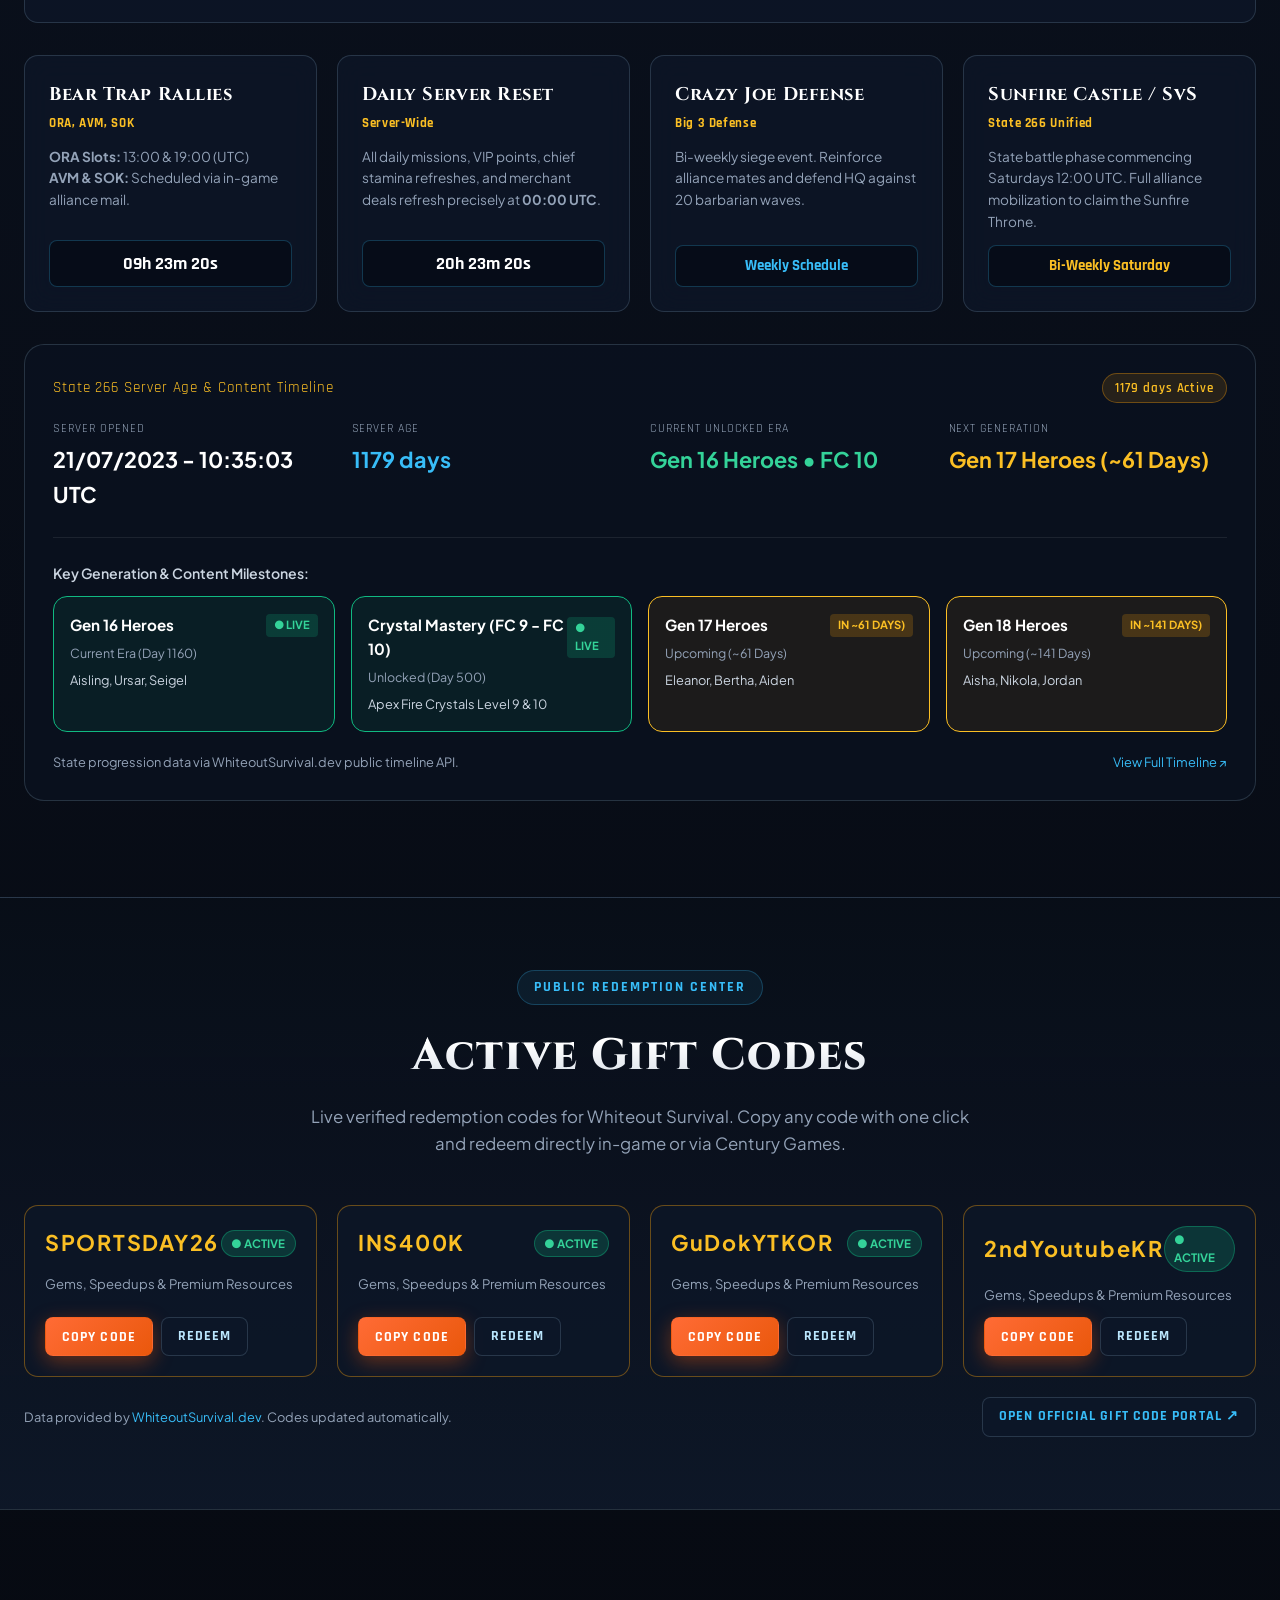
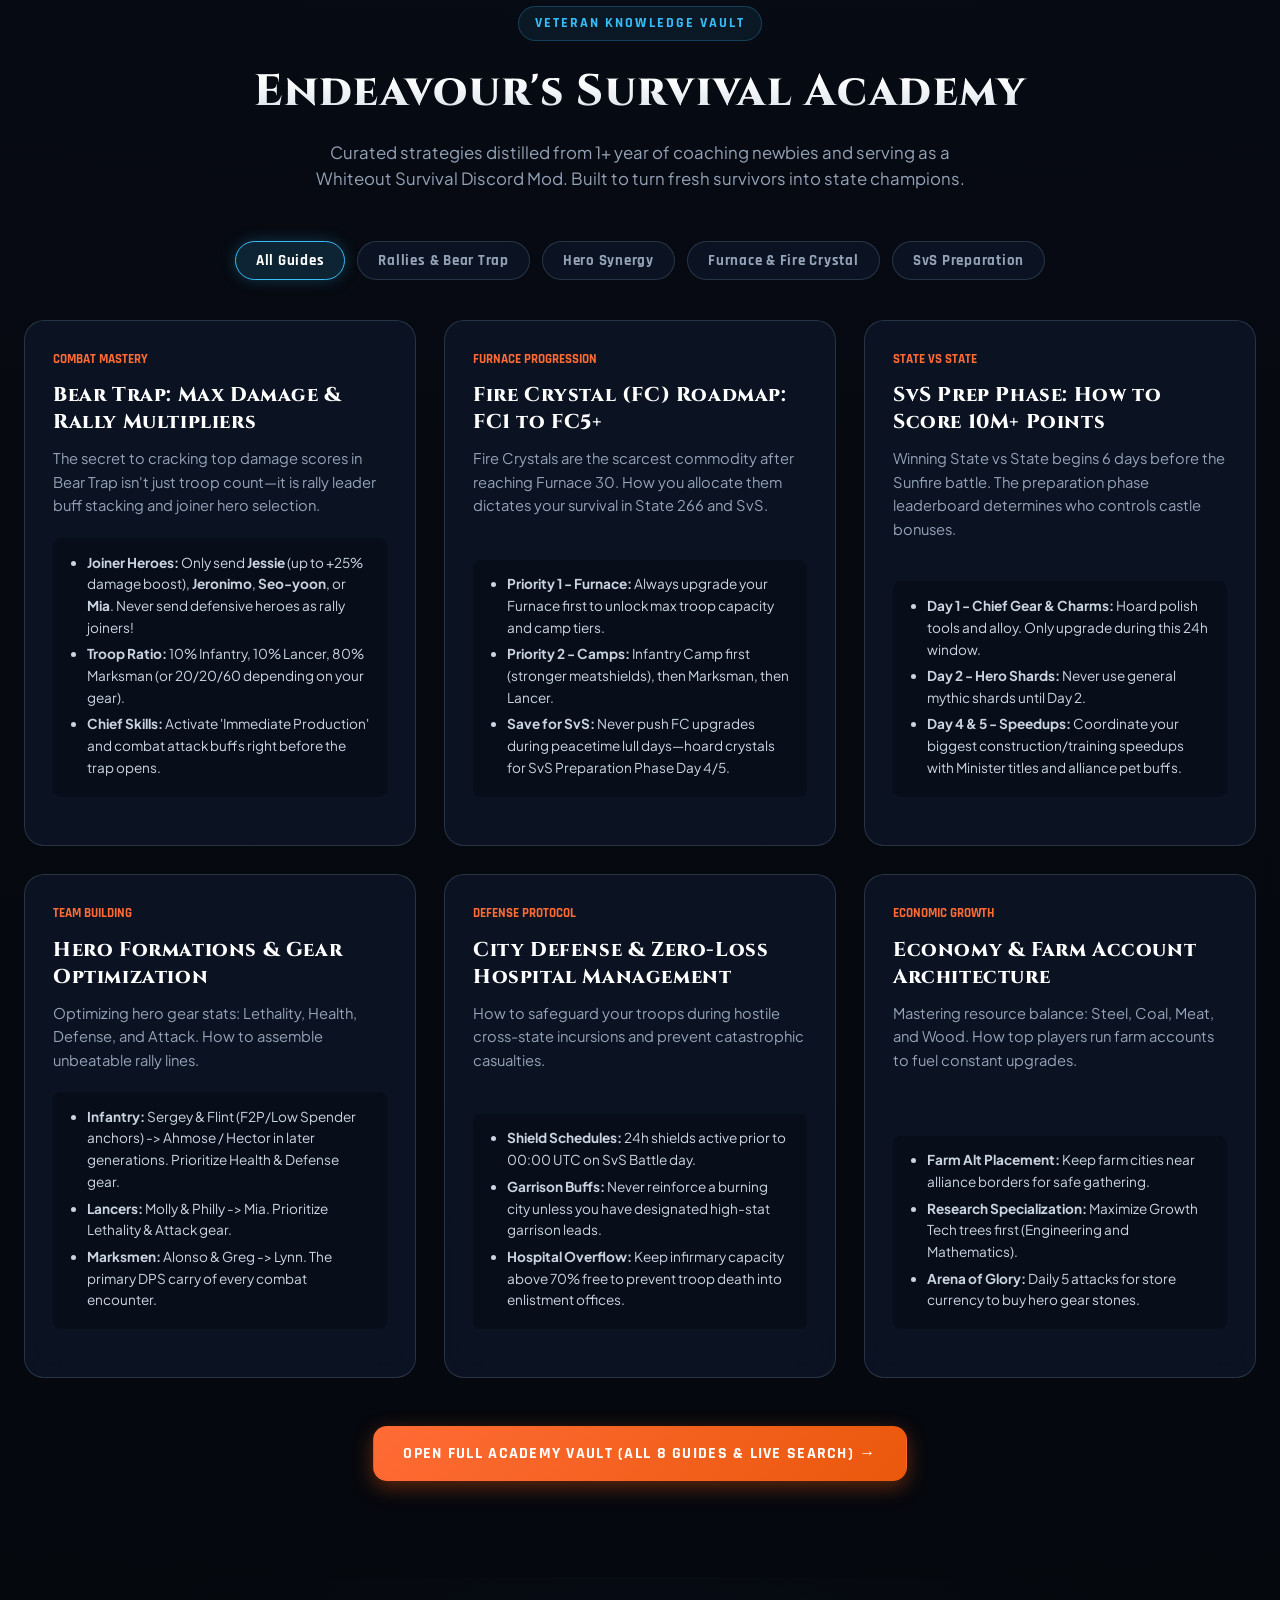
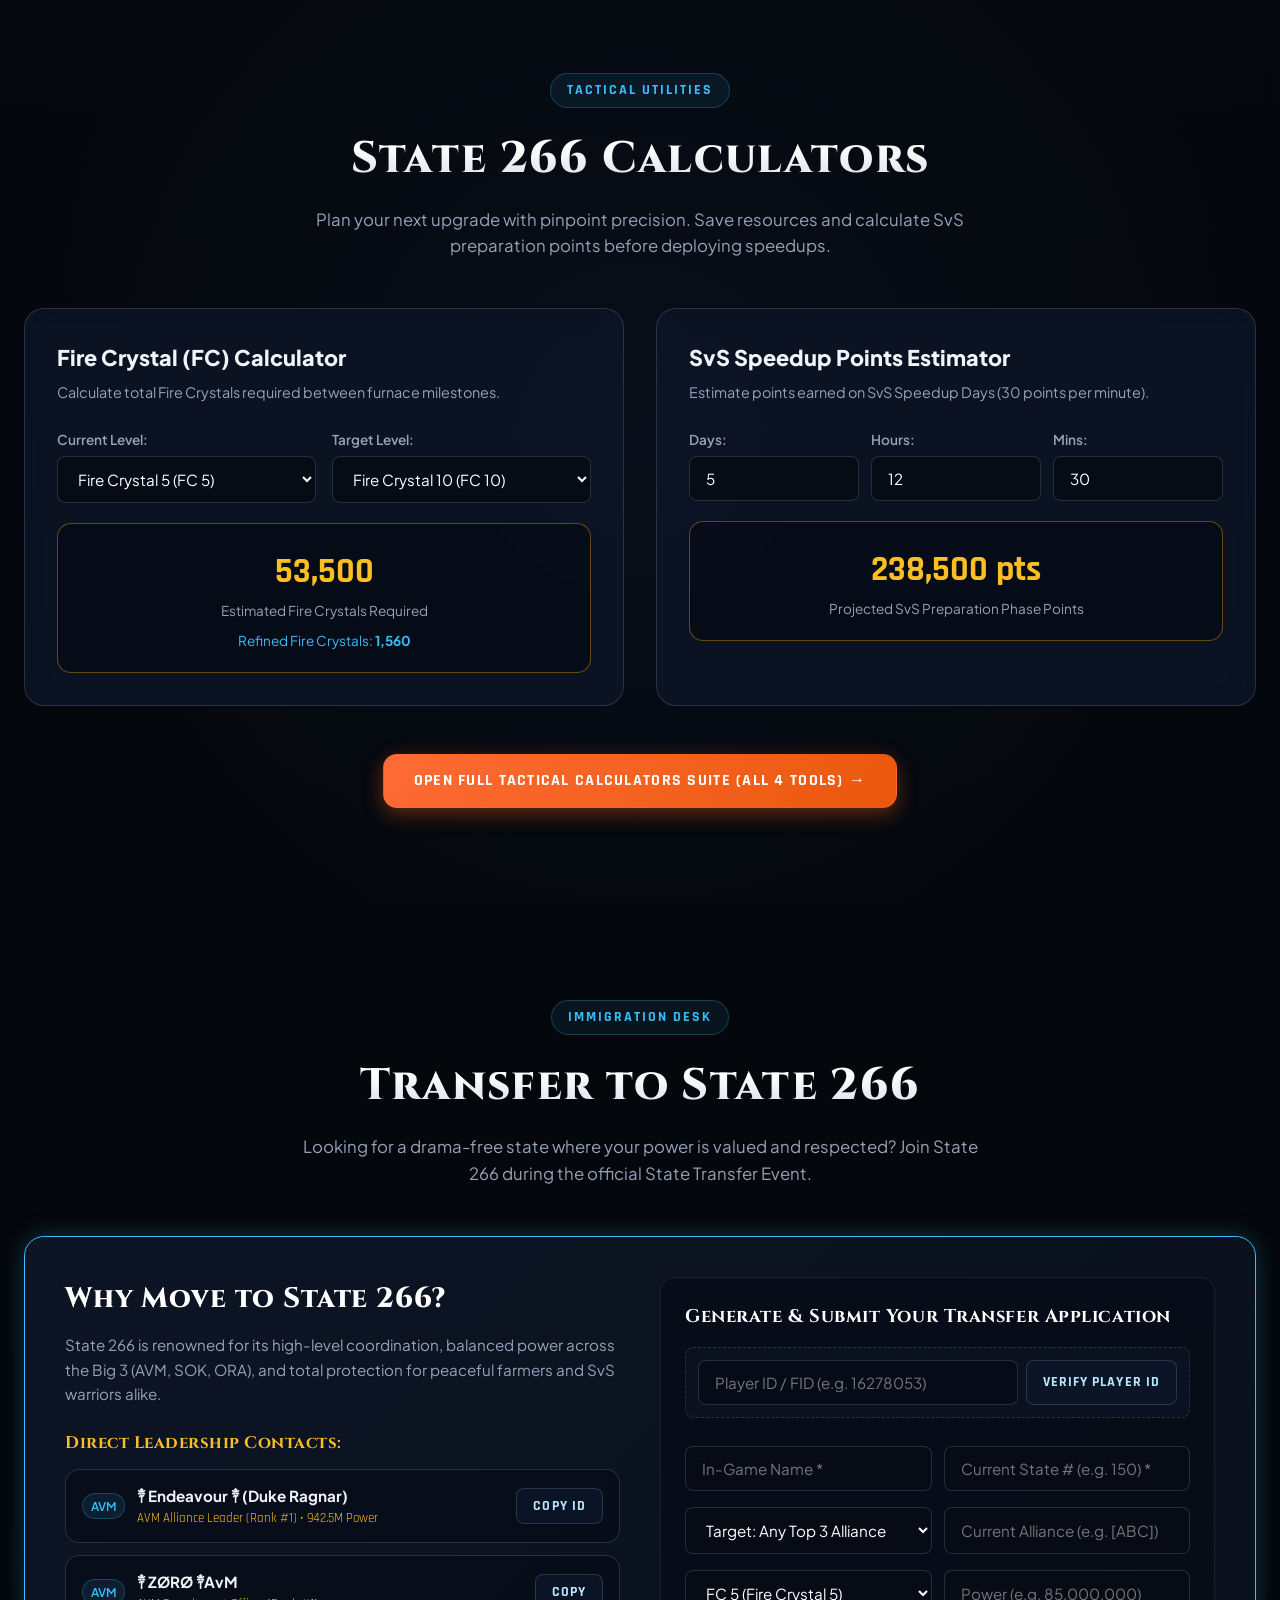
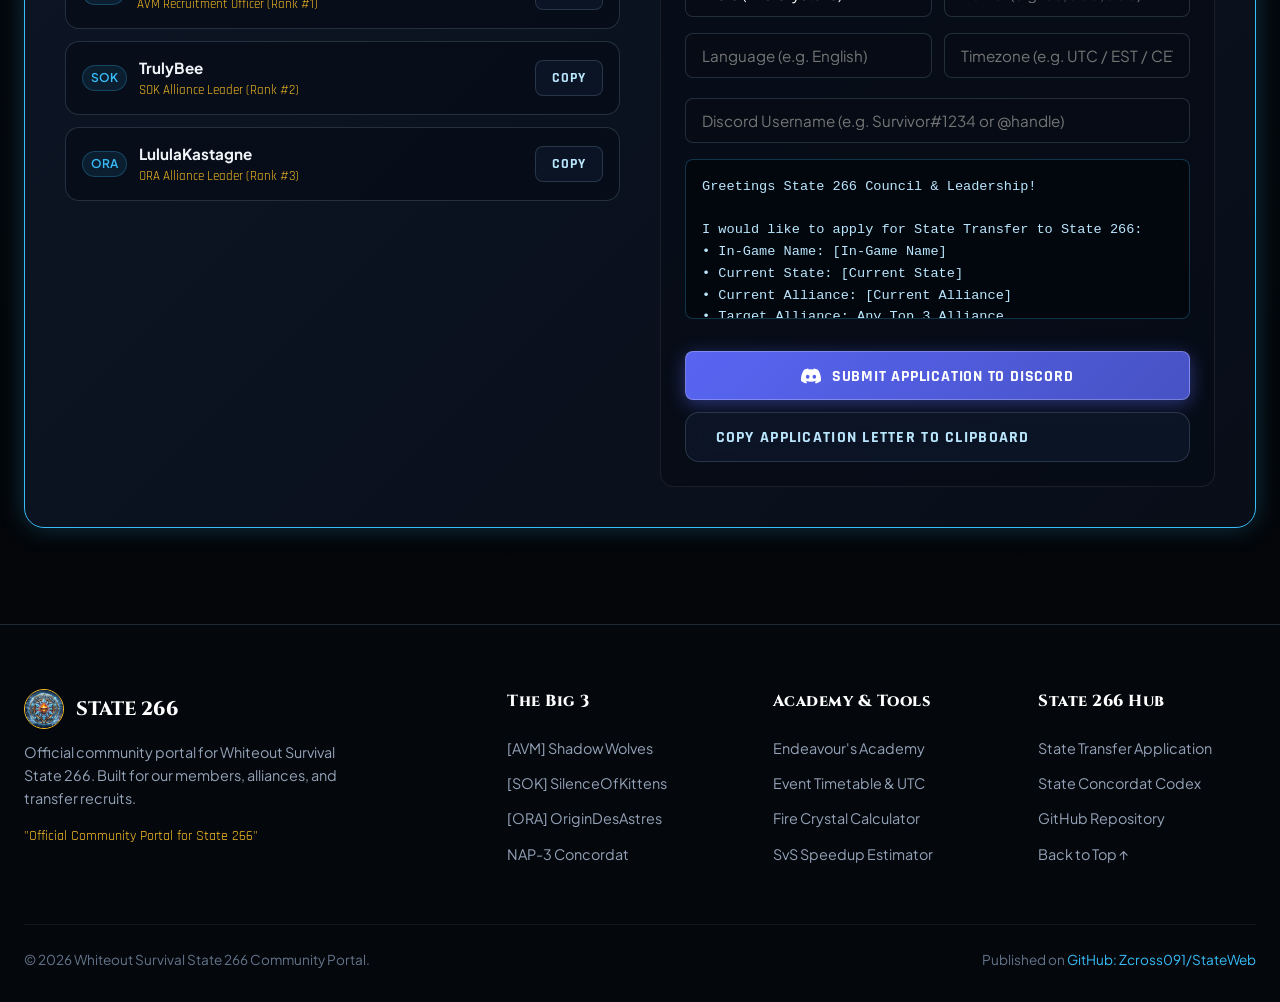
==== commit d9f1c967: "style: remove in-game notice message boxes under alliance cards" ====
--- a/index.html
+++ b/index.html
@@ -263,13 +263,6 @@
                   <span class="stat-value-bold">All languages</span>
                 </div>
               </div>
-
-              <div class="ingame-notice-box">
-                <div>"Recruitment: ༒ ZØRØ ༒AvM<br>Events: Coordinated via alliance notice"</div>
-                <div class="whitelist-notice">✓ Whitelisted players pre-approved to rejoin</div>
-              </div>
-
-
             </div>
           </article>
 
@@ -303,13 +296,6 @@
                   <span class="stat-value-bold">All languages</span>
                 </div>
               </div>
-
-              <div class="ingame-notice-box">
-                <div>"Maintaining peace and harmony :) watch out for the kitties!"</div>
-                <div class="whitelist-notice">✓ Whitelisted players pre-approved to rejoin</div>
-              </div>
-
-
             </div>
           </article>
 
@@ -343,15 +329,6 @@
                   <span class="stat-value-bold">English</span>
                 </div>
               </div>
-
-              <div class="ingame-notice-box">
-                <div>"come have some fun<br>event times 13 & 19 utc"</div>
-                <div style="color: #60a5fa; font-size: 0.78rem; font-weight: 600; margin-top: 0.4rem;">
-                  Reqs: FC 5+ | Power ≥ 5,000,000
-                </div>
-              </div>
-
-
             </div>
           </article>
         </div>
--- a/css/style.css
+++ b/css/style.css
@@ -1081,6 +1081,10 @@
   border-radius: var(--radius-md);
   padding: 1rem;
   margin-bottom: 1.25rem;
+}
+
+.ingame-stats-list:last-child {
+  margin-bottom: 0;
 }
 
 .ingame-stat-row {
